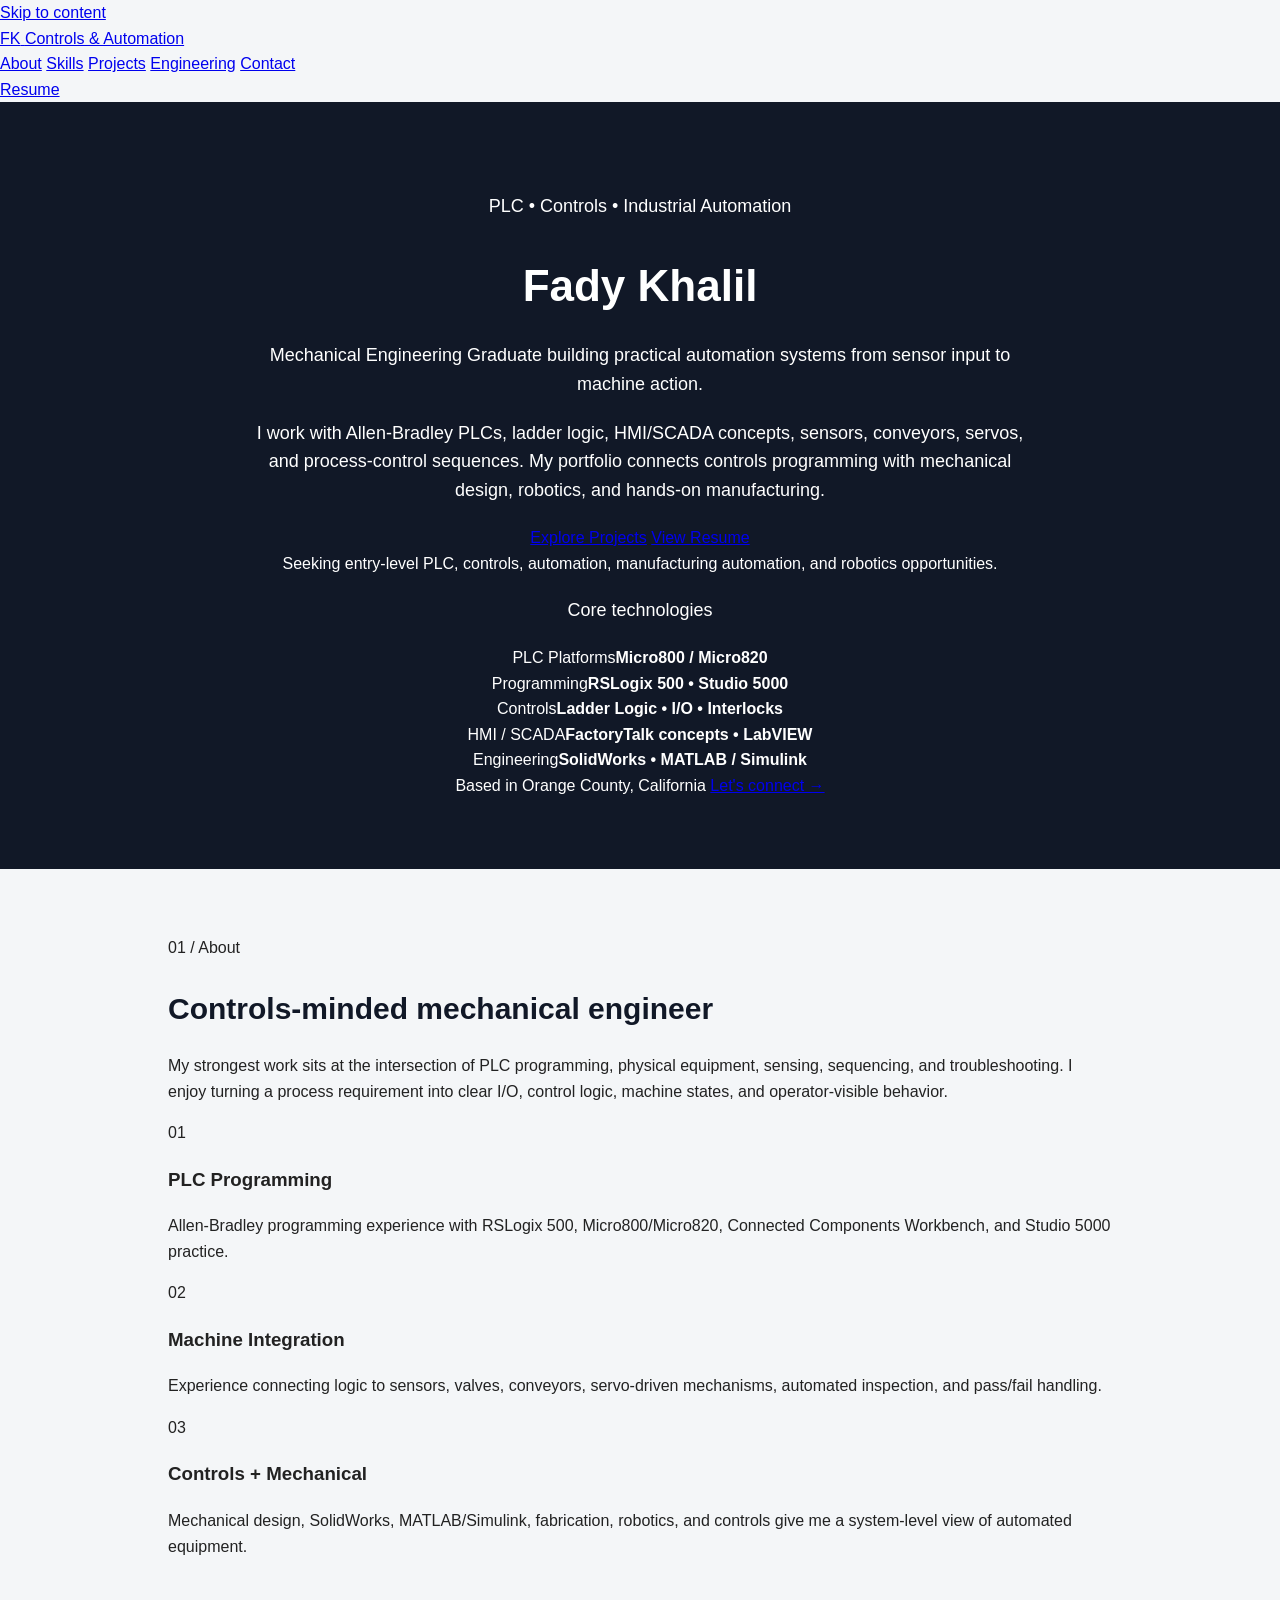
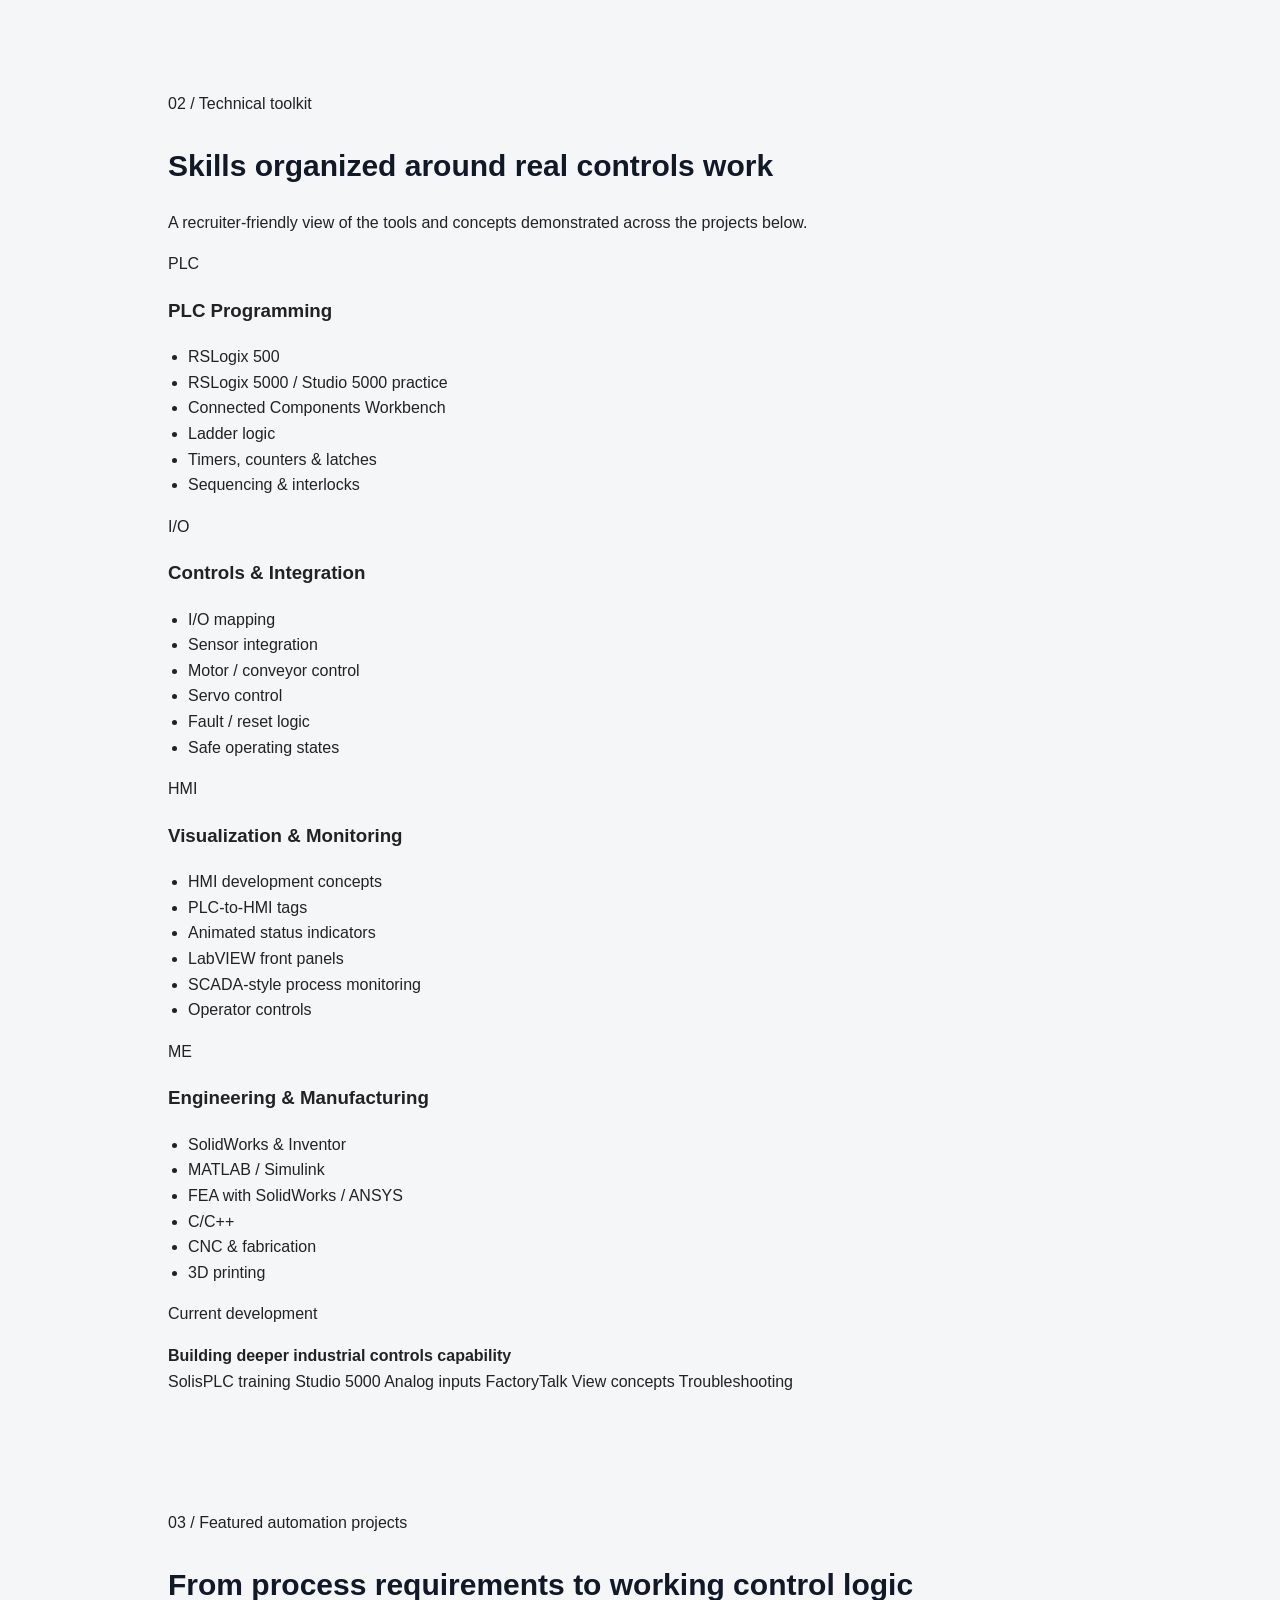
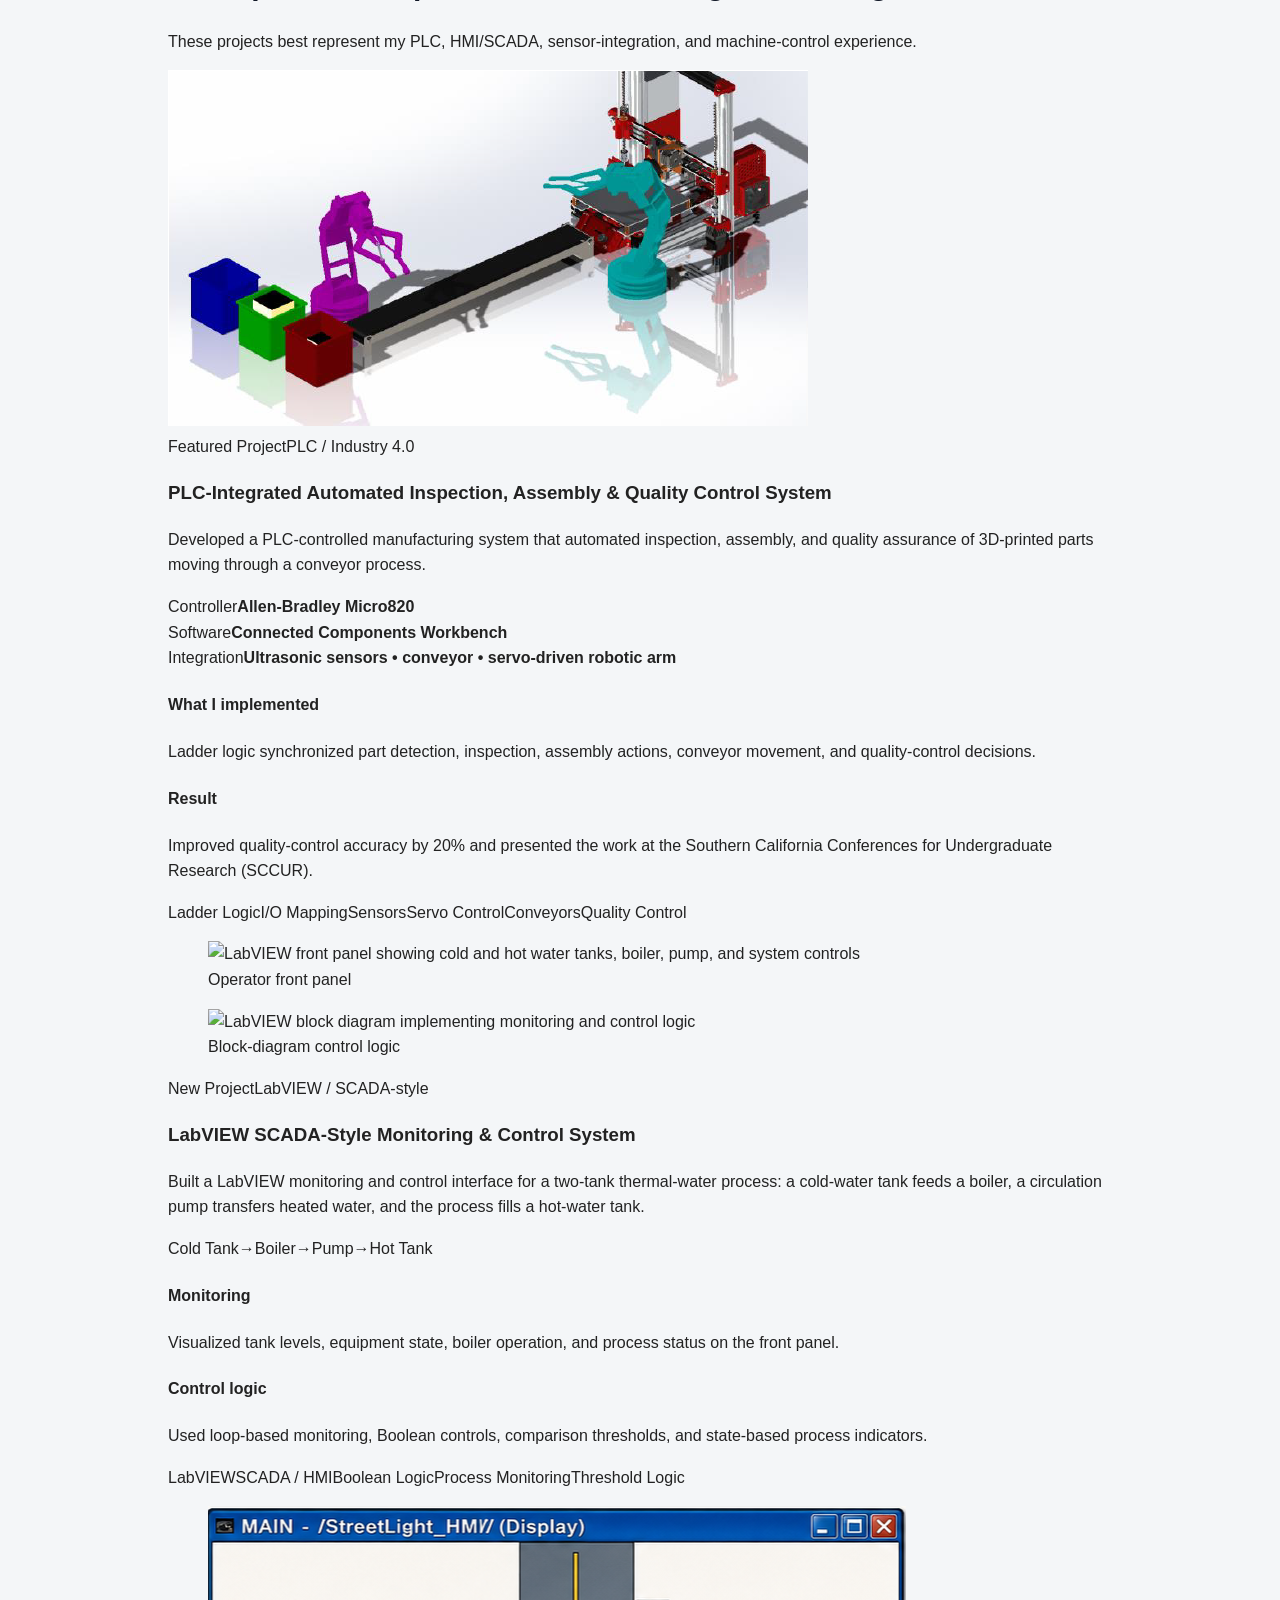
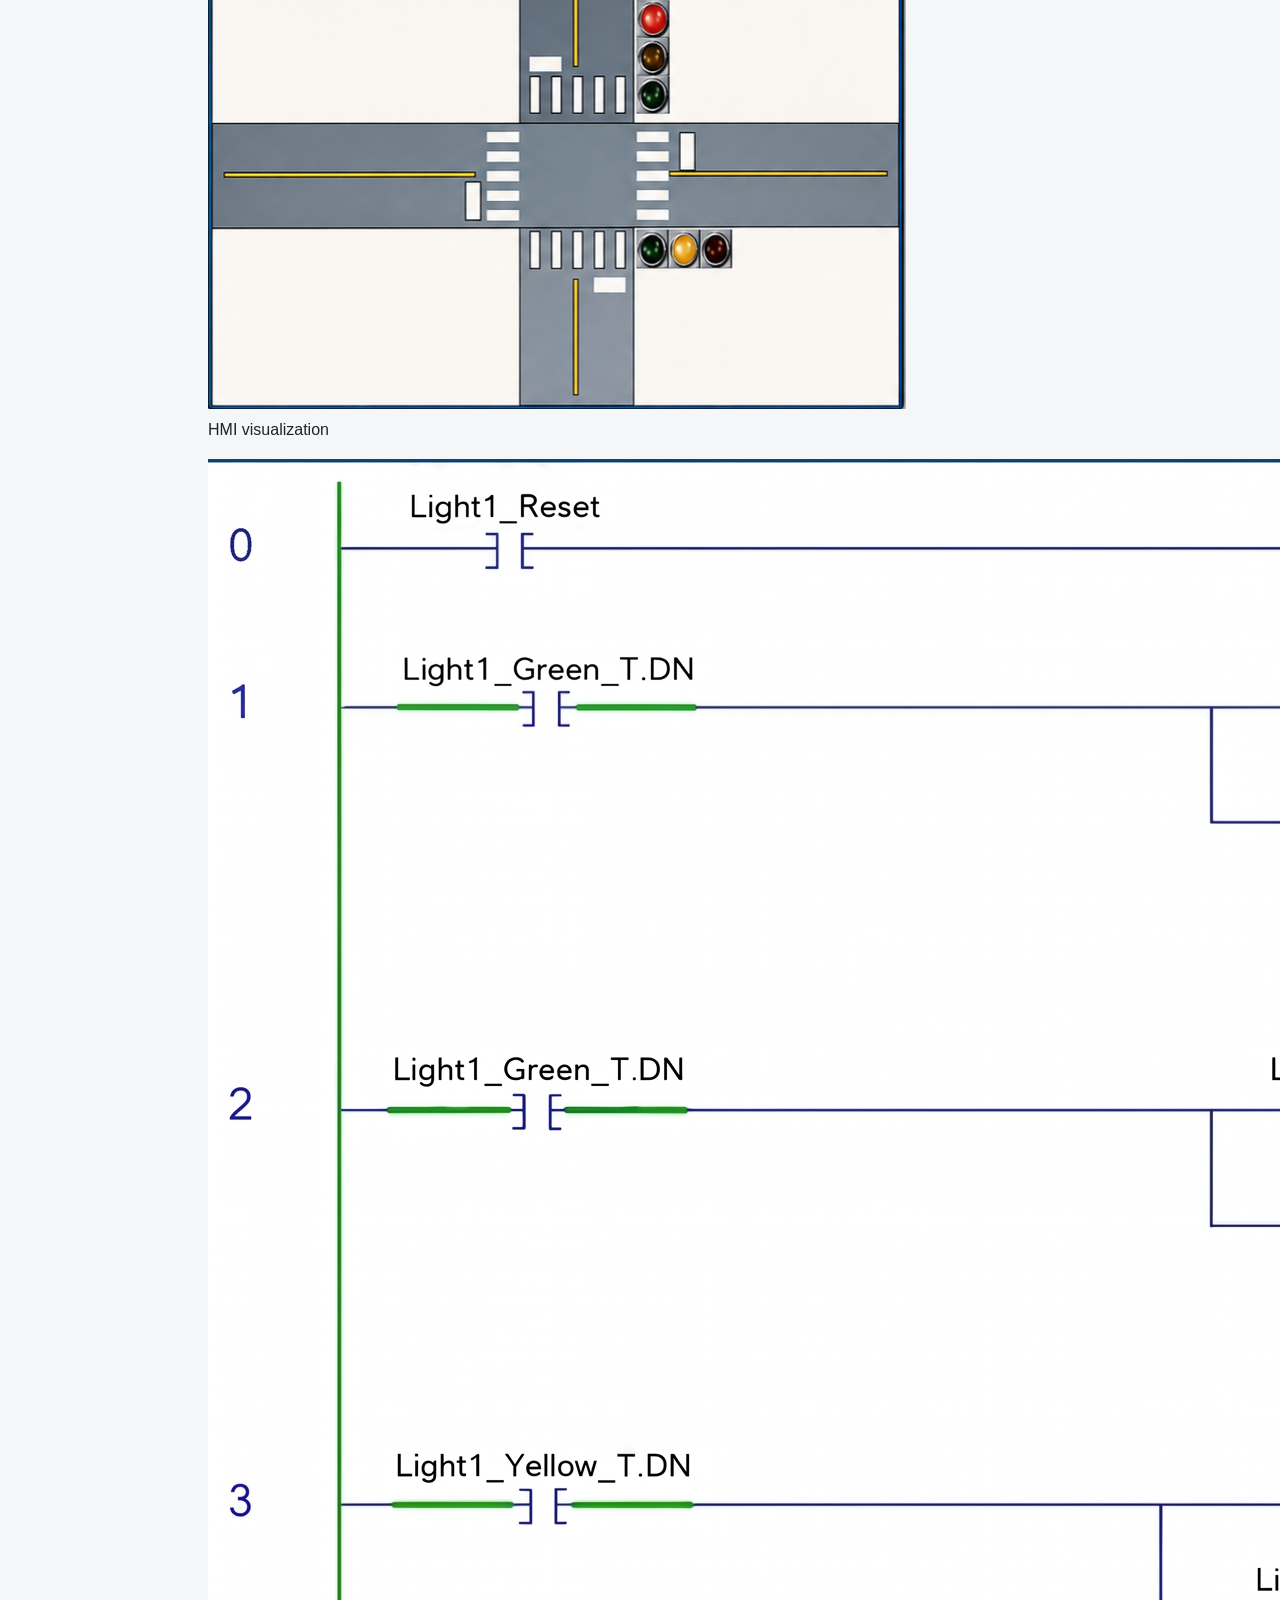
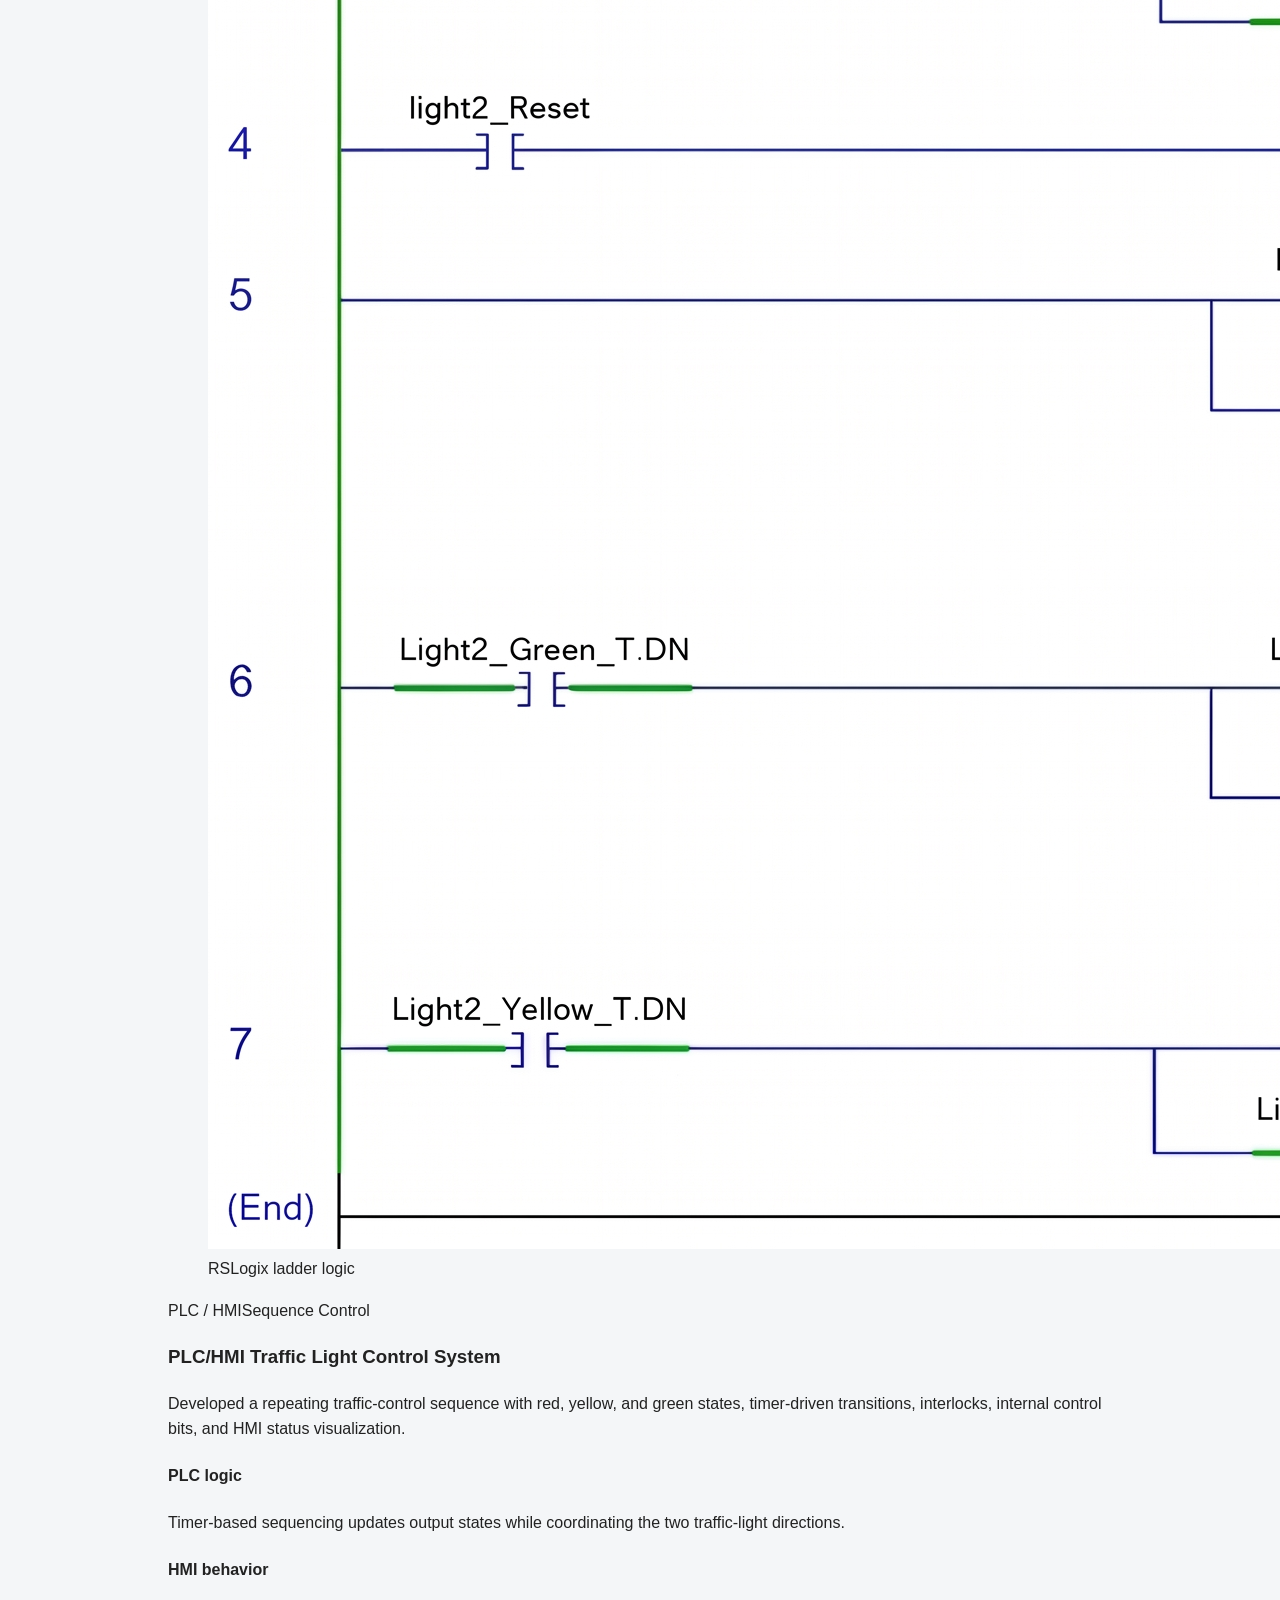
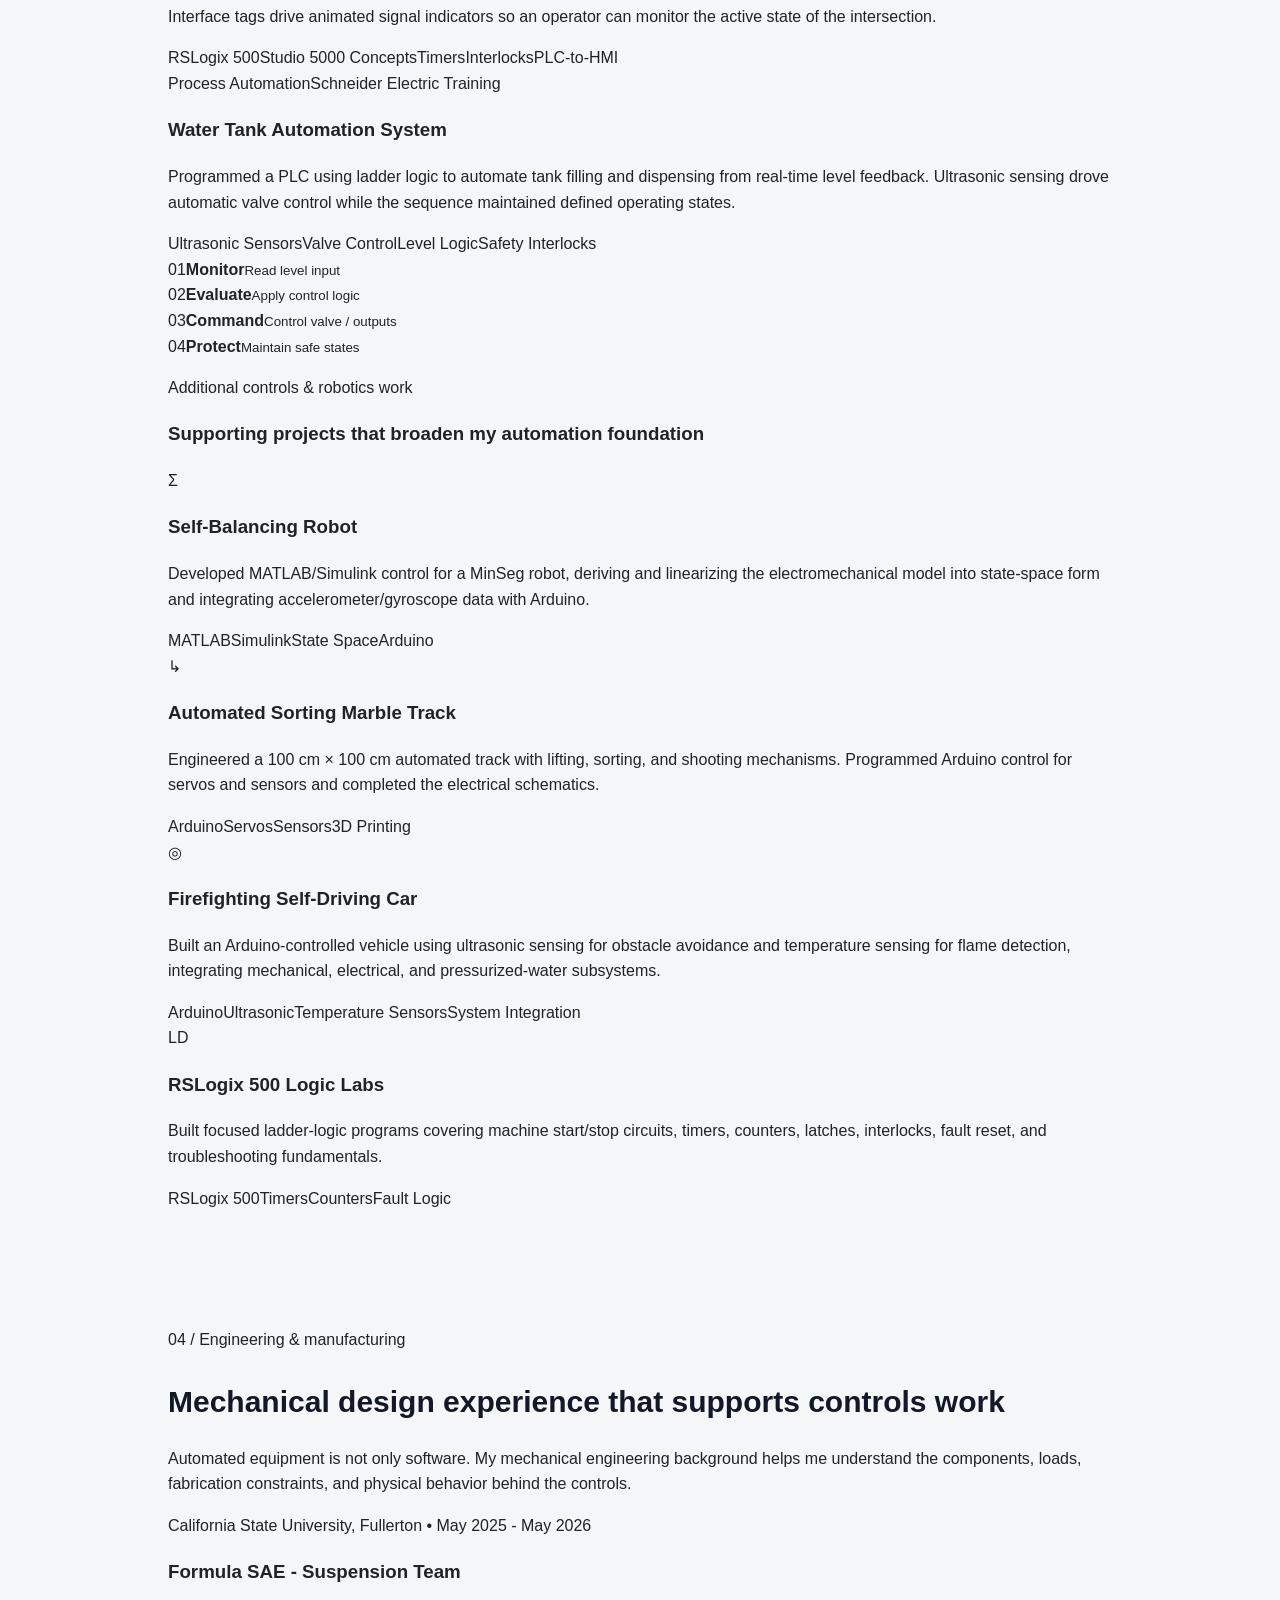
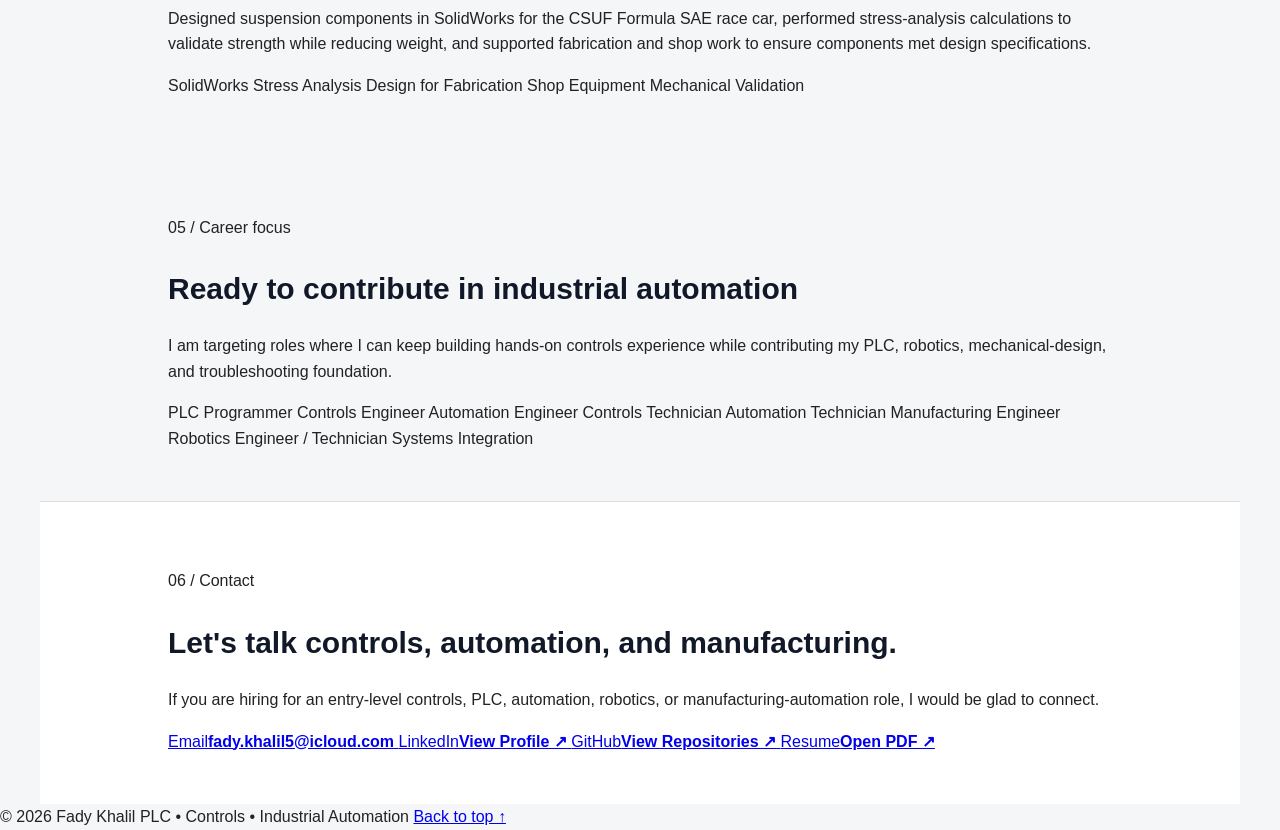
==== index.html @ 1f6b50d1 "Redesign portfolio structure and expand project case studies" ====
<!DOCTYPE html>
<html lang="en">
<head>
  <meta charset="UTF-8" />
  <meta name="viewport" content="width=device-width, initial-scale=1.0" />
  <meta name="description" content="Fady Khalil - Mechanical Engineering graduate focused on PLC programming, industrial automation, controls, HMI/SCADA, robotics, and manufacturing systems." />
  <meta name="theme-color" content="#071625" />
  <title>Fady Khalil | PLC, Controls & Automation Portfolio</title>
  <link rel="stylesheet" href="style.css" />
</head>
<body>
  <a class="skip-link" href="#main">Skip to content</a>

  <nav class="site-nav" aria-label="Primary navigation">
    <div class="nav-inner">
      <a class="brand" href="#top" aria-label="Fady Khalil home">
        <span class="brand-mark">FK</span>
        <span class="brand-text">Controls & Automation</span>
      </a>
      <div class="nav-links">
        <a href="#about">About</a>
        <a href="#skills">Skills</a>
        <a href="#projects">Projects</a>
        <a href="#engineering">Engineering</a>
        <a href="#contact">Contact</a>
      </div>
      <a class="nav-cta" href="resume/Fady_Khalil_Resume.pdf" target="_blank" rel="noopener">Resume</a>
    </div>
  </nav>

  <header class="hero" id="top">
    <div class="hero-grid">
      <div class="hero-copy">
        <p class="eyebrow">PLC • Controls • Industrial Automation</p>
        <h1>Fady Khalil</h1>
        <p class="hero-title">Mechanical Engineering Graduate building practical automation systems from sensor input to machine action.</p>
        <p class="hero-summary">
          I work with Allen-Bradley PLCs, ladder logic, HMI/SCADA concepts, sensors, conveyors, servos, and process-control sequences. My portfolio connects controls programming with mechanical design, robotics, and hands-on manufacturing.
        </p>
        <div class="hero-actions">
          <a class="button button-primary" href="#projects">Explore Projects</a>
          <a class="button button-secondary" href="resume/Fady_Khalil_Resume.pdf" target="_blank" rel="noopener">View Resume</a>
        </div>
        <div class="availability" aria-label="Career focus">
          <span class="status-dot" aria-hidden="true"></span>
          <span>Seeking entry-level PLC, controls, automation, manufacturing automation, and robotics opportunities.</span>
        </div>
      </div>

      <aside class="hero-panel" aria-label="Core technologies">
        <p class="panel-label">Core technologies</p>
        <div class="tech-stack">
          <div class="tech-row"><span>PLC Platforms</span><strong>Micro800 / Micro820</strong></div>
          <div class="tech-row"><span>Programming</span><strong>RSLogix 500 • Studio 5000</strong></div>
          <div class="tech-row"><span>Controls</span><strong>Ladder Logic • I/O • Interlocks</strong></div>
          <div class="tech-row"><span>HMI / SCADA</span><strong>FactoryTalk concepts • LabVIEW</strong></div>
          <div class="tech-row"><span>Engineering</span><strong>SolidWorks • MATLAB / Simulink</strong></div>
        </div>
        <div class="panel-footer">
          <span>Based in Orange County, California</span>
          <a href="#contact">Let's connect →</a>
        </div>
      </aside>
    </div>
  </header>

  <main id="main">
    <section class="section" id="about">
      <div class="section-heading split-heading">
        <div>
          <p class="eyebrow">01 / About</p>
          <h2>Controls-minded mechanical engineer</h2>
        </div>
        <p>
          My strongest work sits at the intersection of PLC programming, physical equipment, sensing, sequencing, and troubleshooting. I enjoy turning a process requirement into clear I/O, control logic, machine states, and operator-visible behavior.
        </p>
      </div>

      <div class="value-grid">
        <article class="value-card">
          <span class="card-number">01</span>
          <h3>PLC Programming</h3>
          <p>Allen-Bradley programming experience with RSLogix 500, Micro800/Micro820, Connected Components Workbench, and Studio 5000 practice.</p>
        </article>
        <article class="value-card">
          <span class="card-number">02</span>
          <h3>Machine Integration</h3>
          <p>Experience connecting logic to sensors, valves, conveyors, servo-driven mechanisms, automated inspection, and pass/fail handling.</p>
        </article>
        <article class="value-card">
          <span class="card-number">03</span>
          <h3>Controls + Mechanical</h3>
          <p>Mechanical design, SolidWorks, MATLAB/Simulink, fabrication, robotics, and controls give me a system-level view of automated equipment.</p>
        </article>
      </div>
    </section>

    <section class="section section-tinted" id="skills">
      <div class="section-heading">
        <p class="eyebrow">02 / Technical toolkit</p>
        <h2>Skills organized around real controls work</h2>
        <p class="section-intro">A recruiter-friendly view of the tools and concepts demonstrated across the projects below.</p>
      </div>

      <div class="skills-grid">
        <article class="skill-card">
          <div class="skill-icon">PLC</div>
          <h3>PLC Programming</h3>
          <ul class="clean-list">
            <li>RSLogix 500</li>
            <li>RSLogix 5000 / Studio 5000 practice</li>
            <li>Connected Components Workbench</li>
            <li>Ladder logic</li>
            <li>Timers, counters & latches</li>
            <li>Sequencing & interlocks</li>
          </ul>
        </article>

        <article class="skill-card">
          <div class="skill-icon">I/O</div>
          <h3>Controls & Integration</h3>
          <ul class="clean-list">
            <li>I/O mapping</li>
            <li>Sensor integration</li>
            <li>Motor / conveyor control</li>
            <li>Servo control</li>
            <li>Fault / reset logic</li>
            <li>Safe operating states</li>
          </ul>
        </article>

        <article class="skill-card">
          <div class="skill-icon">HMI</div>
          <h3>Visualization & Monitoring</h3>
          <ul class="clean-list">
            <li>HMI development concepts</li>
            <li>PLC-to-HMI tags</li>
            <li>Animated status indicators</li>
            <li>LabVIEW front panels</li>
            <li>SCADA-style process monitoring</li>
            <li>Operator controls</li>
          </ul>
        </article>

        <article class="skill-card">
          <div class="skill-icon">ME</div>
          <h3>Engineering & Manufacturing</h3>
          <ul class="clean-list">
            <li>SolidWorks & Inventor</li>
            <li>MATLAB / Simulink</li>
            <li>FEA with SolidWorks / ANSYS</li>
            <li>C/C++</li>
            <li>CNC & fabrication</li>
            <li>3D printing</li>
          </ul>
        </article>
      </div>

      <div class="learning-strip">
        <div>
          <p class="mini-label">Current development</p>
          <strong>Building deeper industrial controls capability</strong>
        </div>
        <div class="chip-group">
          <span class="chip">SolisPLC training</span>
          <span class="chip">Studio 5000</span>
          <span class="chip">Analog inputs</span>
          <span class="chip">FactoryTalk View concepts</span>
          <span class="chip">Troubleshooting</span>
        </div>
      </div>
    </section>

    <section class="section" id="projects">
      <div class="section-heading">
        <p class="eyebrow">03 / Featured automation projects</p>
        <h2>From process requirements to working control logic</h2>
        <p class="section-intro">These projects best represent my PLC, HMI/SCADA, sensor-integration, and machine-control experience.</p>
      </div>

      <article class="feature-project">
        <div class="feature-media">
          <img src="images/Automated%20Inspection.png" alt="Automated inspection, assembly, and quality-control system with conveyor and robotic mechanisms" loading="lazy" />
        </div>
        <div class="feature-content">
          <div class="project-kicker"><span>Featured Project</span><span>PLC / Industry 4.0</span></div>
          <h3>PLC-Integrated Automated Inspection, Assembly & Quality Control System</h3>
          <p class="project-lead">Developed a PLC-controlled manufacturing system that automated inspection, assembly, and quality assurance of 3D-printed parts moving through a conveyor process.</p>
          <div class="project-facts">
            <div><span>Controller</span><strong>Allen-Bradley Micro820</strong></div>
            <div><span>Software</span><strong>Connected Components Workbench</strong></div>
            <div><span>Integration</span><strong>Ultrasonic sensors • conveyor • servo-driven robotic arm</strong></div>
          </div>
          <div class="project-detail-grid">
            <div>
              <h4>What I implemented</h4>
              <p>Ladder logic synchronized part detection, inspection, assembly actions, conveyor movement, and quality-control decisions.</p>
            </div>
            <div>
              <h4>Result</h4>
              <p>Improved quality-control accuracy by 20% and presented the work at the Southern California Conferences for Undergraduate Research (SCCUR).</p>
            </div>
          </div>
          <div class="chip-group">
            <span class="chip">Ladder Logic</span><span class="chip">I/O Mapping</span><span class="chip">Sensors</span><span class="chip">Servo Control</span><span class="chip">Conveyors</span><span class="chip">Quality Control</span>
          </div>
        </div>
      </article>

      <article class="feature-project feature-project-reverse">
        <div class="feature-media labview-gallery">
          <figure>
            <img src="images/labview_front_panel.png" alt="LabVIEW front panel showing cold and hot water tanks, boiler, pump, and system controls" loading="lazy" />
            <figcaption>Operator front panel</figcaption>
          </figure>
          <figure>
            <img src="images/labview_block_diagram.png" alt="LabVIEW block diagram implementing monitoring and control logic" loading="lazy" />
            <figcaption>Block-diagram control logic</figcaption>
          </figure>
        </div>
        <div class="feature-content">
          <div class="project-kicker"><span>New Project</span><span>LabVIEW / SCADA-style</span></div>
          <h3>LabVIEW SCADA-Style Monitoring & Control System</h3>
          <p class="project-lead">Built a LabVIEW monitoring and control interface for a two-tank thermal-water process: a cold-water tank feeds a boiler, a circulation pump transfers heated water, and the process fills a hot-water tank.</p>
          <div class="process-flow" aria-label="LabVIEW process flow">
            <span>Cold Tank</span><b>→</b><span>Boiler</span><b>→</b><span>Pump</span><b>→</b><span>Hot Tank</span>
          </div>
          <div class="project-detail-grid">
            <div>
              <h4>Monitoring</h4>
              <p>Visualized tank levels, equipment state, boiler operation, and process status on the front panel.</p>
            </div>
            <div>
              <h4>Control logic</h4>
              <p>Used loop-based monitoring, Boolean controls, comparison thresholds, and state-based process indicators.</p>
            </div>
          </div>
          <div class="chip-group">
            <span class="chip">LabVIEW</span><span class="chip">SCADA / HMI</span><span class="chip">Boolean Logic</span><span class="chip">Process Monitoring</span><span class="chip">Threshold Logic</span>
          </div>
        </div>
      </article>

      <article class="feature-project">
        <div class="feature-media dual-gallery">
          <figure>
            <img src="images/hmi_traffic_light.png" alt="Traffic light HMI showing intersection layout and signal status" loading="lazy" />
            <figcaption>HMI visualization</figcaption>
          </figure>
          <figure>
            <img src="images/logic_traffic_light.png" alt="RSLogix ladder logic used for traffic light sequencing" loading="lazy" />
            <figcaption>RSLogix ladder logic</figcaption>
          </figure>
        </div>
        <div class="feature-content">
          <div class="project-kicker"><span>PLC / HMI</span><span>Sequence Control</span></div>
          <h3>PLC/HMI Traffic Light Control System</h3>
          <p class="project-lead">Developed a repeating traffic-control sequence with red, yellow, and green states, timer-driven transitions, interlocks, internal control bits, and HMI status visualization.</p>
          <div class="project-detail-grid">
            <div>
              <h4>PLC logic</h4>
              <p>Timer-based sequencing updates output states while coordinating the two traffic-light directions.</p>
            </div>
            <div>
              <h4>HMI behavior</h4>
              <p>Interface tags drive animated signal indicators so an operator can monitor the active state of the intersection.</p>
            </div>
          </div>
          <div class="chip-group">
            <span class="chip">RSLogix 500</span><span class="chip">Studio 5000 Concepts</span><span class="chip">Timers</span><span class="chip">Interlocks</span><span class="chip">PLC-to-HMI</span>
          </div>
        </div>
      </article>

      <article class="project-wide">
        <div class="project-wide-copy">
          <div class="project-kicker"><span>Process Automation</span><span>Schneider Electric Training</span></div>
          <h3>Water Tank Automation System</h3>
          <p>Programmed a PLC using ladder logic to automate tank filling and dispensing from real-time level feedback. Ultrasonic sensing drove automatic valve control while the sequence maintained defined operating states.</p>
          <div class="chip-group">
            <span class="chip">Ultrasonic Sensors</span><span class="chip">Valve Control</span><span class="chip">Level Logic</span><span class="chip">Safety Interlocks</span>
          </div>
        </div>
        <div class="control-sequence">
          <div><span>01</span><strong>Monitor</strong><small>Read level input</small></div>
          <div><span>02</span><strong>Evaluate</strong><small>Apply control logic</small></div>
          <div><span>03</span><strong>Command</strong><small>Control valve / outputs</small></div>
          <div><span>04</span><strong>Protect</strong><small>Maintain safe states</small></div>
        </div>
      </article>

      <div class="subsection-heading">
        <p class="eyebrow">Additional controls & robotics work</p>
        <h3>Supporting projects that broaden my automation foundation</h3>
      </div>

      <div class="project-card-grid">
        <article class="compact-project">
          <div class="compact-icon">Σ</div>
          <h3>Self-Balancing Robot</h3>
          <p>Developed MATLAB/Simulink control for a MinSeg robot, deriving and linearizing the electromechanical model into state-space form and integrating accelerometer/gyroscope data with Arduino.</p>
          <div class="chip-group"><span class="chip">MATLAB</span><span class="chip">Simulink</span><span class="chip">State Space</span><span class="chip">Arduino</span></div>
        </article>

        <article class="compact-project">
          <div class="compact-icon">↳</div>
          <h3>Automated Sorting Marble Track</h3>
          <p>Engineered a 100 cm × 100 cm automated track with lifting, sorting, and shooting mechanisms. Programmed Arduino control for servos and sensors and completed the electrical schematics.</p>
          <div class="chip-group"><span class="chip">Arduino</span><span class="chip">Servos</span><span class="chip">Sensors</span><span class="chip">3D Printing</span></div>
        </article>

        <article class="compact-project">
          <div class="compact-icon">◎</div>
          <h3>Firefighting Self-Driving Car</h3>
          <p>Built an Arduino-controlled vehicle using ultrasonic sensing for obstacle avoidance and temperature sensing for flame detection, integrating mechanical, electrical, and pressurized-water subsystems.</p>
          <div class="chip-group"><span class="chip">Arduino</span><span class="chip">Ultrasonic</span><span class="chip">Temperature Sensors</span><span class="chip">System Integration</span></div>
        </article>

        <article class="compact-project">
          <div class="compact-icon">LD</div>
          <h3>RSLogix 500 Logic Labs</h3>
          <p>Built focused ladder-logic programs covering machine start/stop circuits, timers, counters, latches, interlocks, fault reset, and troubleshooting fundamentals.</p>
          <div class="chip-group"><span class="chip">RSLogix 500</span><span class="chip">Timers</span><span class="chip">Counters</span><span class="chip">Fault Logic</span></div>
        </article>
      </div>
    </section>

    <section class="section section-dark" id="engineering">
      <div class="section-heading split-heading dark-heading">
        <div>
          <p class="eyebrow">04 / Engineering & manufacturing</p>
          <h2>Mechanical design experience that supports controls work</h2>
        </div>
        <p>Automated equipment is not only software. My mechanical engineering background helps me understand the components, loads, fabrication constraints, and physical behavior behind the controls.</p>
      </div>

      <article class="engineering-feature">
        <div>
          <p class="mini-label">California State University, Fullerton • May 2025 - May 2026</p>
          <h3>Formula SAE - Suspension Team</h3>
          <p>Designed suspension components in SolidWorks for the CSUF Formula SAE race car, performed stress-analysis calculations to validate strength while reducing weight, and supported fabrication and shop work to ensure components met design specifications.</p>
        </div>
        <div class="engineering-tags">
          <span>SolidWorks</span>
          <span>Stress Analysis</span>
          <span>Design for Fabrication</span>
          <span>Shop Equipment</span>
          <span>Mechanical Validation</span>
        </div>
      </article>
    </section>

    <section class="section career-section">
      <div class="career-copy">
        <p class="eyebrow">05 / Career focus</p>
        <h2>Ready to contribute in industrial automation</h2>
        <p>I am targeting roles where I can keep building hands-on controls experience while contributing my PLC, robotics, mechanical-design, and troubleshooting foundation.</p>
      </div>
      <div class="role-cloud" aria-label="Target roles">
        <span>PLC Programmer</span>
        <span>Controls Engineer</span>
        <span>Automation Engineer</span>
        <span>Controls Technician</span>
        <span>Automation Technician</span>
        <span>Manufacturing Engineer</span>
        <span>Robotics Engineer / Technician</span>
        <span>Systems Integration</span>
      </div>
    </section>

    <section class="contact-section" id="contact">
      <div class="contact-card">
        <div>
          <p class="eyebrow">06 / Contact</p>
          <h2>Let's talk controls, automation, and manufacturing.</h2>
          <p>If you are hiring for an entry-level controls, PLC, automation, robotics, or manufacturing-automation role, I would be glad to connect.</p>
        </div>
        <div class="contact-actions">
          <a class="contact-link" href="mailto:fady.khalil5@icloud.com">
            <span>Email</span><strong>fady.khalil5@icloud.com</strong>
          </a>
          <a class="contact-link" href="https://www.linkedin.com/in/fady-khalil-84aa421b5" target="_blank" rel="noopener">
            <span>LinkedIn</span><strong>View Profile ↗</strong>
          </a>
          <a class="contact-link" href="https://github.com/FadyKhalil-Control" target="_blank" rel="noopener">
            <span>GitHub</span><strong>View Repositories ↗</strong>
          </a>
          <a class="contact-link" href="resume/Fady_Khalil_Resume.pdf" target="_blank" rel="noopener">
            <span>Resume</span><strong>Open PDF ↗</strong>
          </a>
        </div>
      </div>
    </section>
  </main>

  <footer>
    <span>© 2026 Fady Khalil</span>
    <span>PLC • Controls • Industrial Automation</span>
    <a href="#top">Back to top ↑</a>
  </footer>
</body>
</html>
---- style.css ----
* { box-sizing: border-box; } body { margin: 0; font-family: Arial, Helvetica, sans-serif; line-height: 1.6; color: #222; background: #f4f6f8; } header { background: #111827; color: white; padding: 70px 10%; text-align: center; } header h1 { font-size: 44px; margin-bottom: 10px; } header h2 { font-size: 22px; font-weight: normal; color: #d1d5db; } header p { max-width: 800px; margin: 20px auto; font-size: 18px; } .buttons a { display: inline-block; margin: 10px; padding: 12px 20px; background: #2563eb; color: white; text-decoration: none; border-radius: 6px; } section { padding: 50px 10%; max-width: 1200px; margin: auto; } h2 { font-size: 30px; margin-bottom: 20px; color: #111827; } .grid { display: grid; grid-template-columns: repeat(auto-fit, minmax(230px, 1fr)); gap: 20px; } .grid div, .project-card { background: white; padding: 25px; border-radius: 10px; border: 1px solid #ddd; margin-bottom: 20px; } .project-card h3 { margin-top: 0; color: #1f2937; } ul { padding-left: 20px; } #contact { background: white; border-top: 1px solid #ddd; } /* Single featured project image */ .project-media { margin: 20px 0; text-align: center; } .project-media img { width: 100%; max-width: 900px; max-height: 520px; object-fit: contain; display: block; margin: 0 auto; border-radius: 10px; border: 1px solid #ccc; background: #f9fafb; } .project-media figcaption { margin-top: 8px; font-size: 14px; color: #6b7280; } /* Gallery images */ .project-gallery { display: grid; gap: 20px; margin: 25px 0; } .project-gallery.two-up { grid-template-columns: repeat(2, minmax(0, 1fr)); align-items: start; } .project-gallery figure { margin: 0; background: #f9fafb; border: 1px solid #ddd; border-radius: 10px; padding: 12px; } .project-gallery img { width: 100%; height: 420px; object-fit: contain; display: block; border-radius: 8px; border: 1px solid #ccc; background: white; } .project-gallery figcaption { margin-top: 8px; font-size: 14px; color: #6b7280; } /* Mobile responsiveness */ @media (max-width: 900px) { .project-gallery.two-up { grid-template-columns: 1fr; } .project-gallery img { height: auto; max-height: 500px; } header h1 { font-size: 34px; } header h2 { font-size: 18px; } }
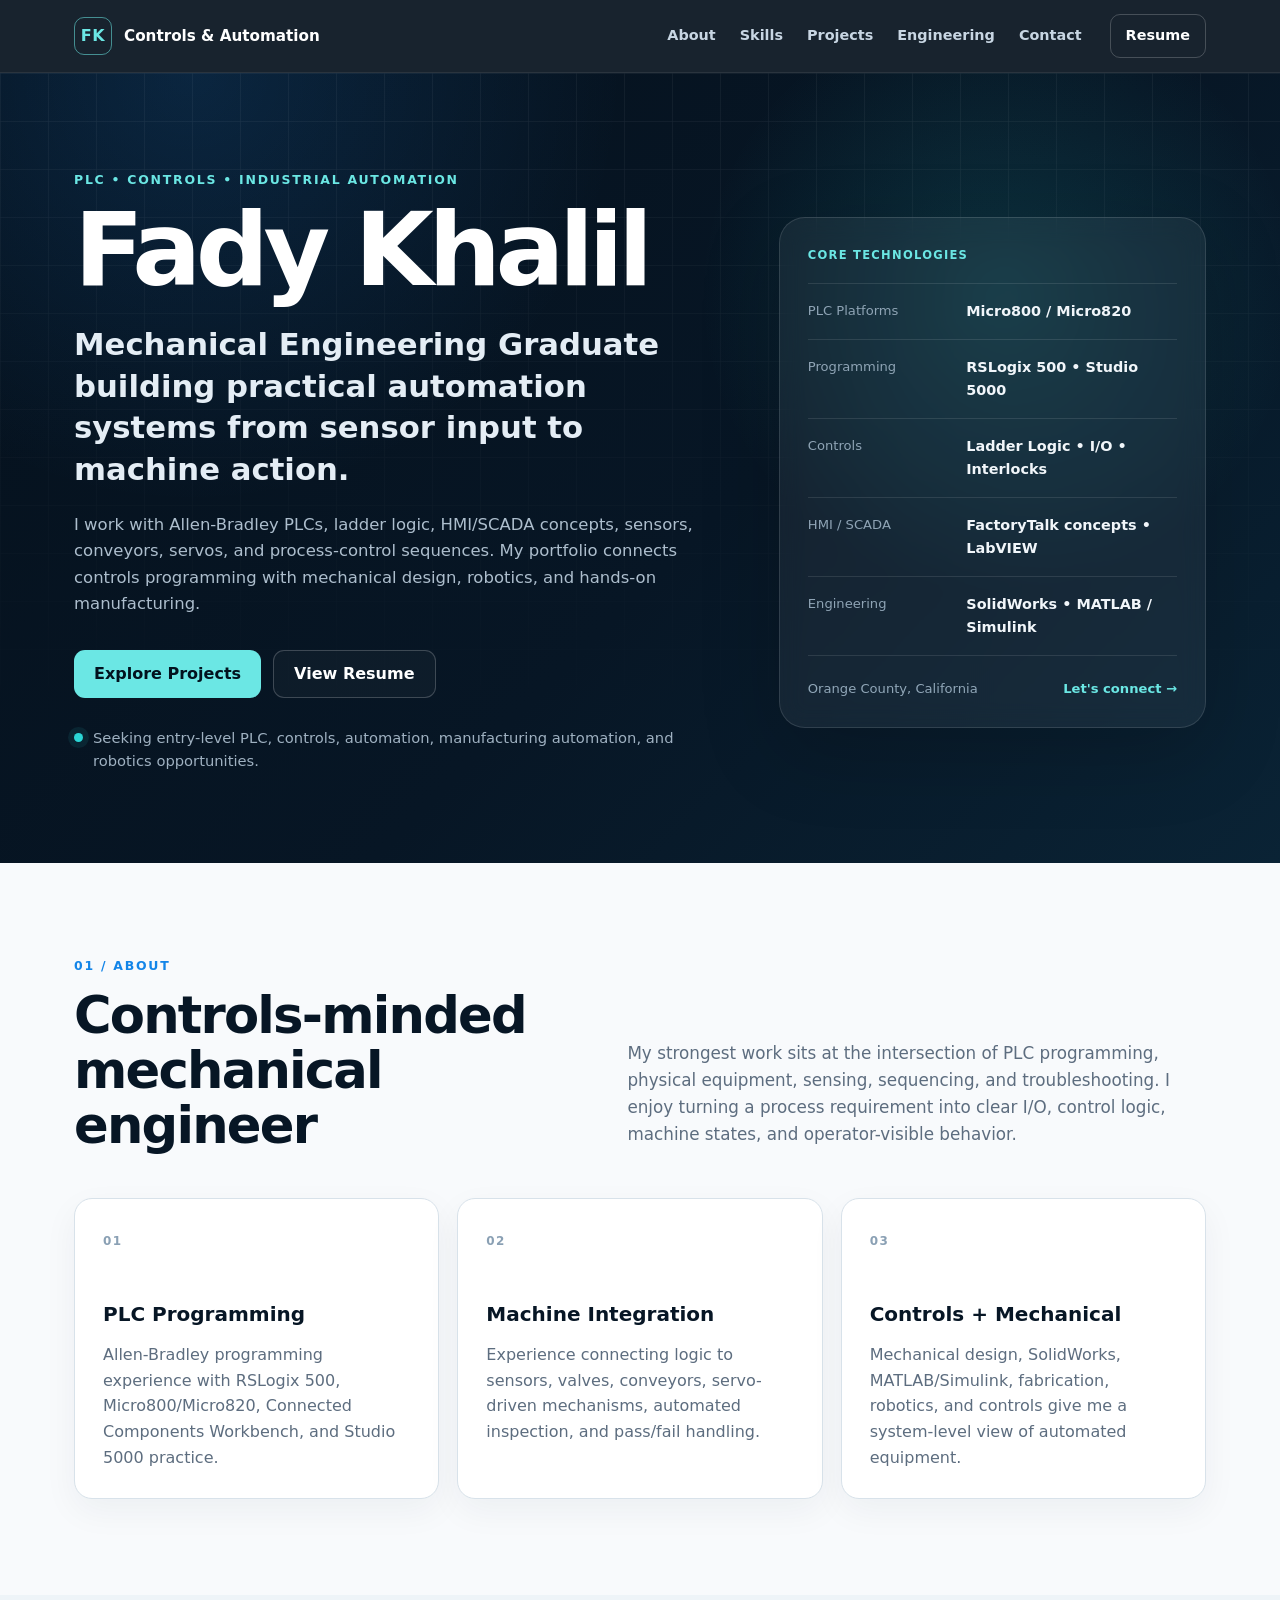
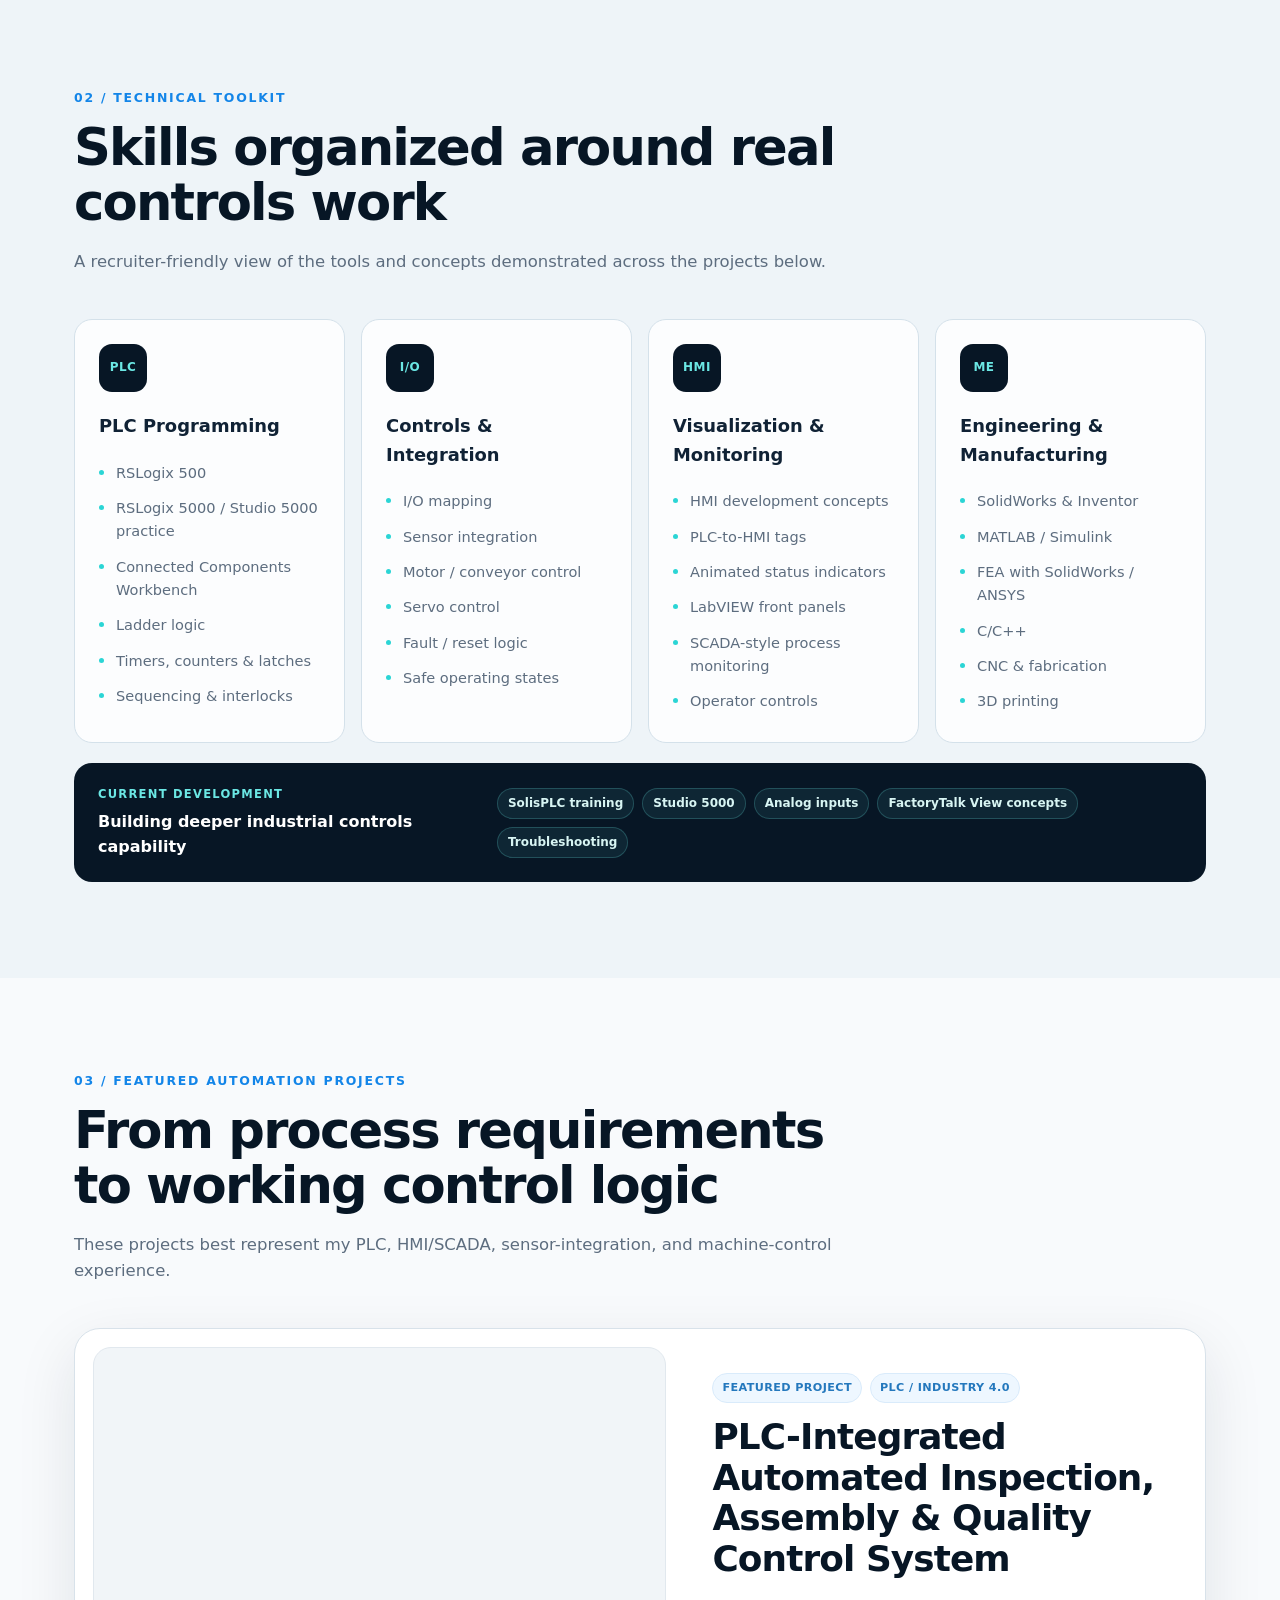
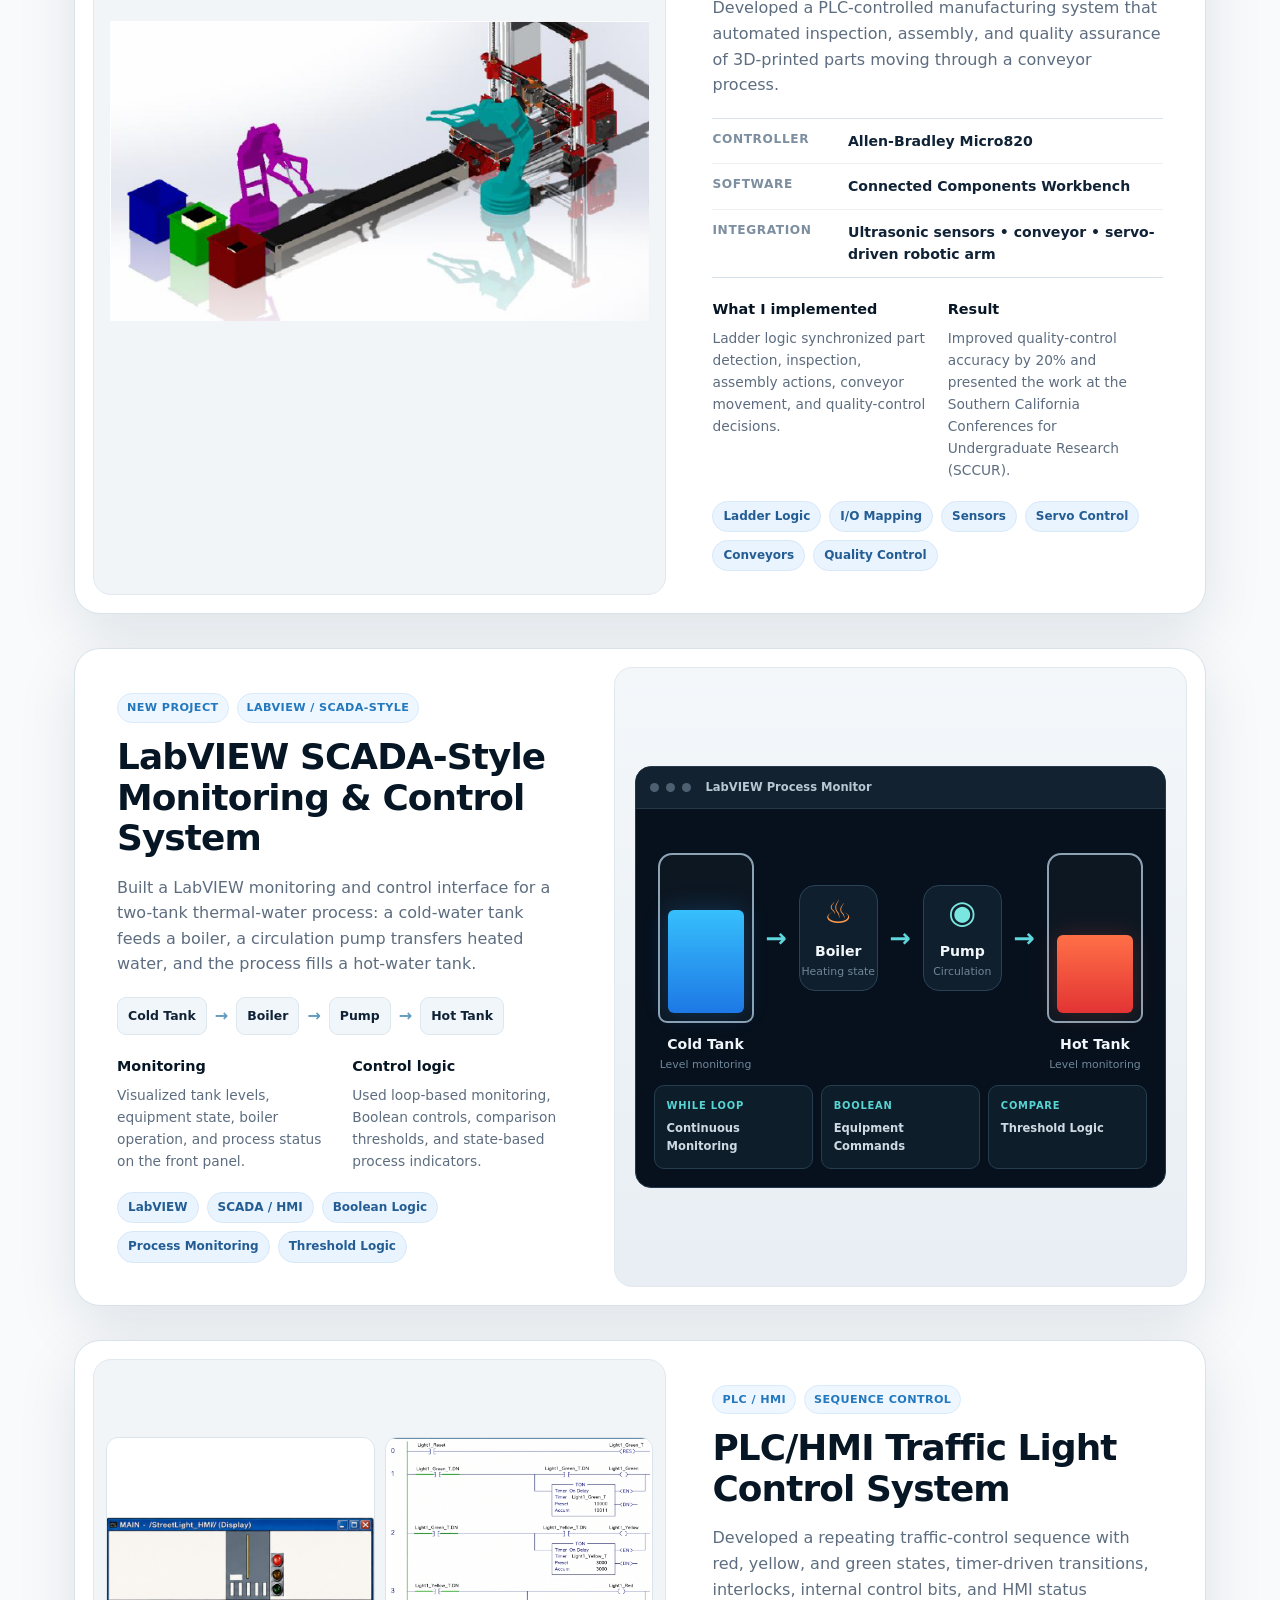
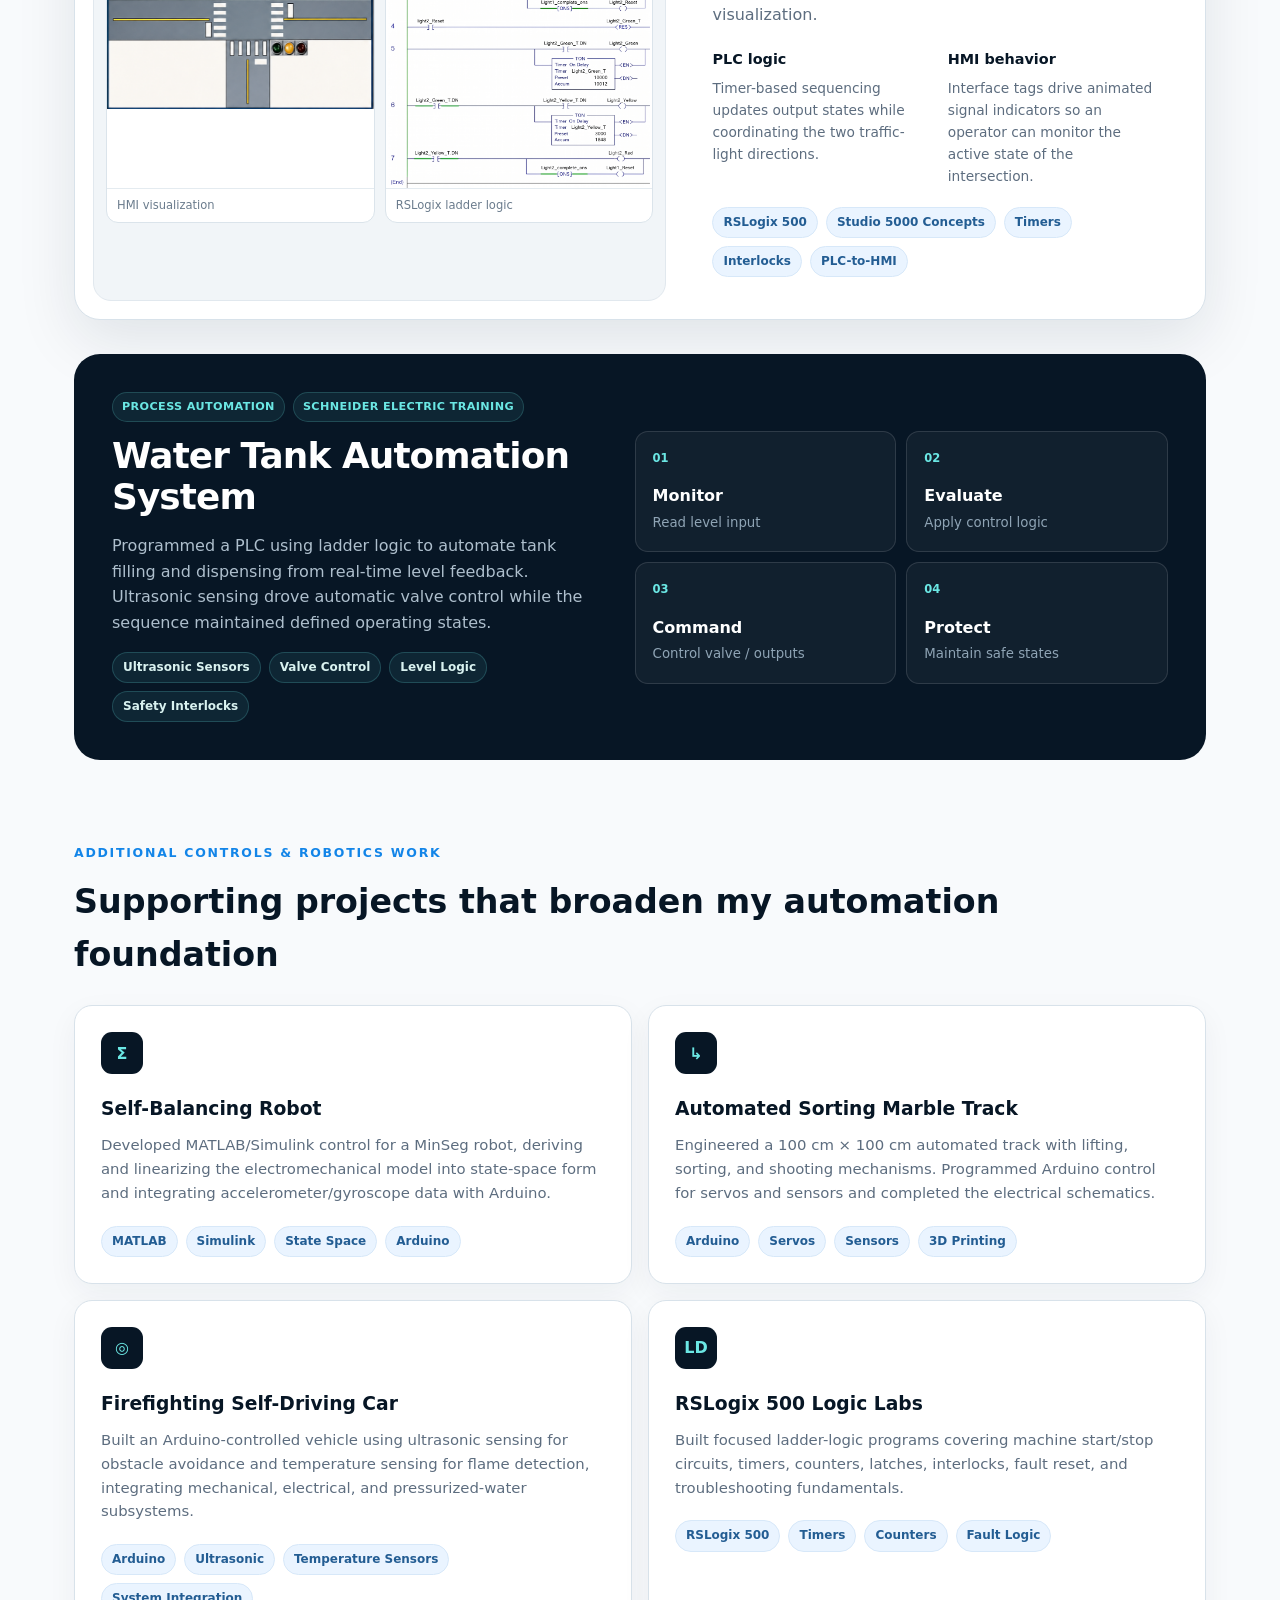
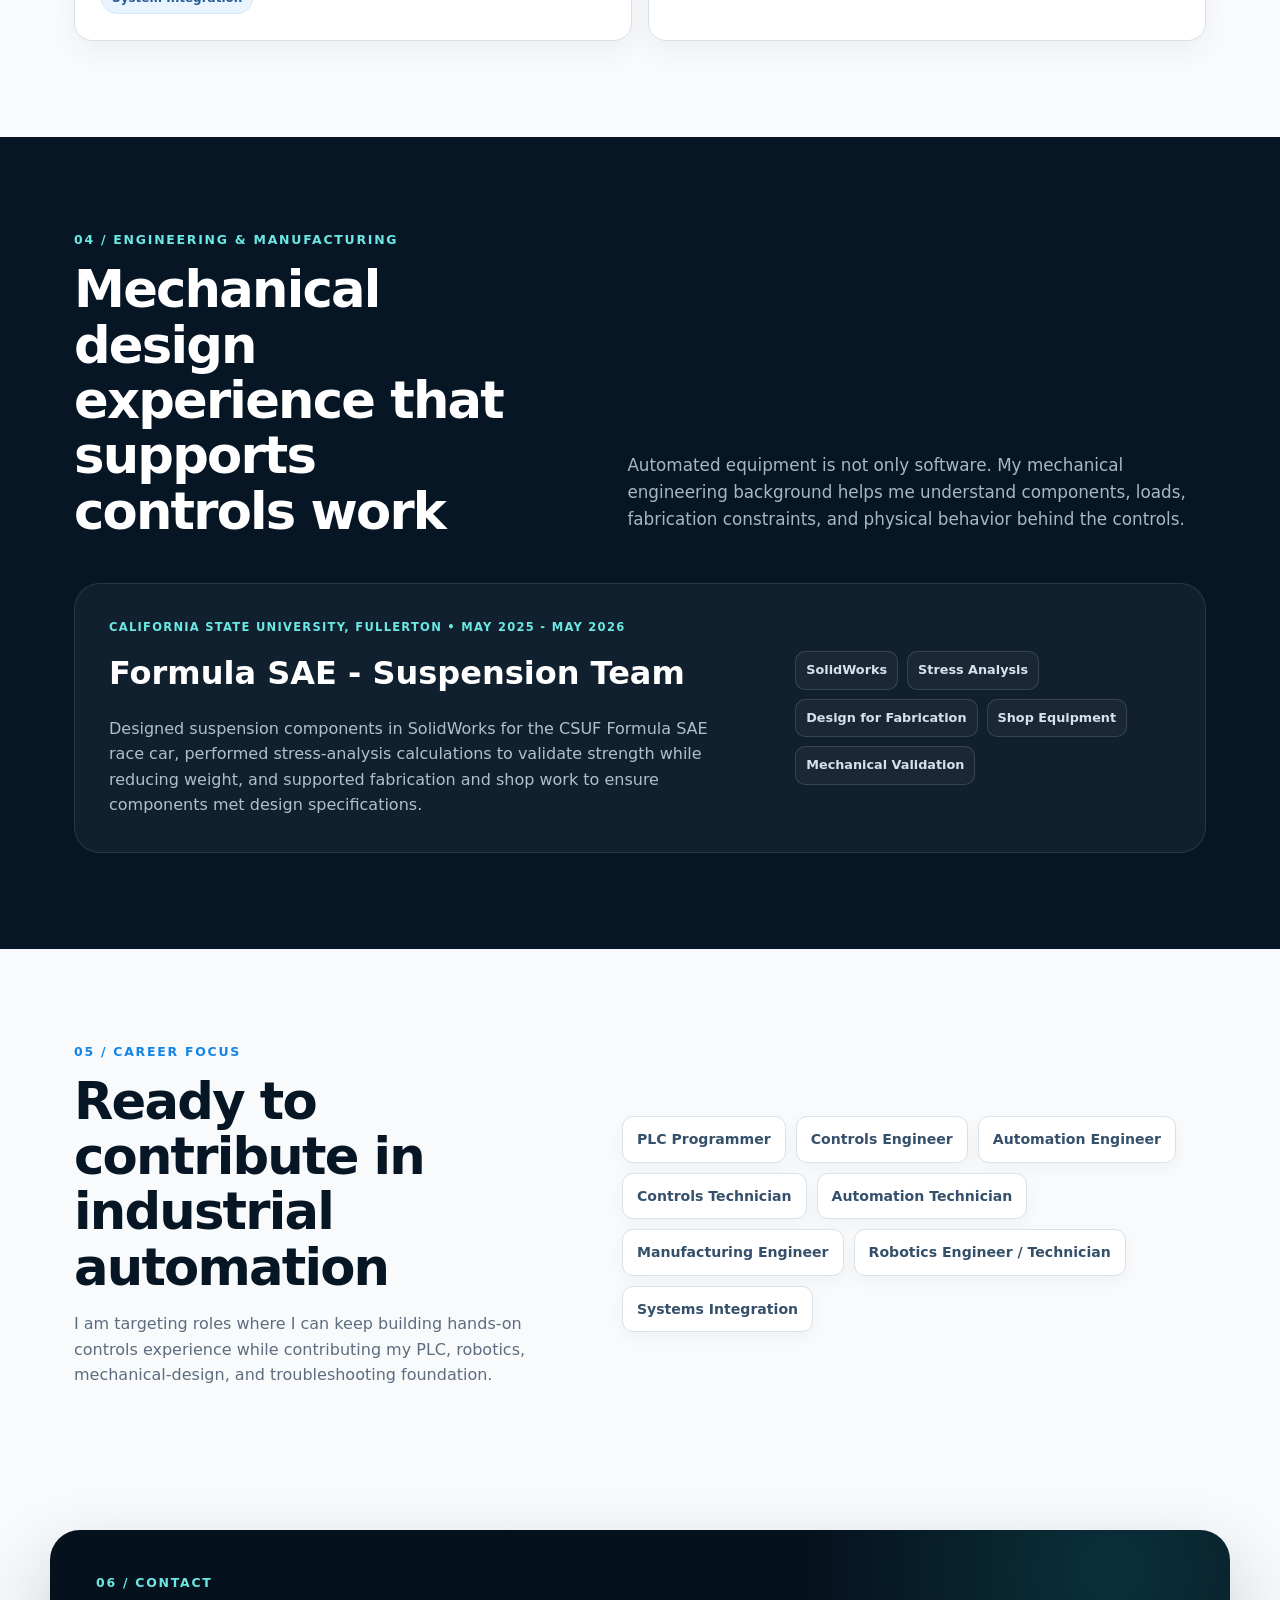
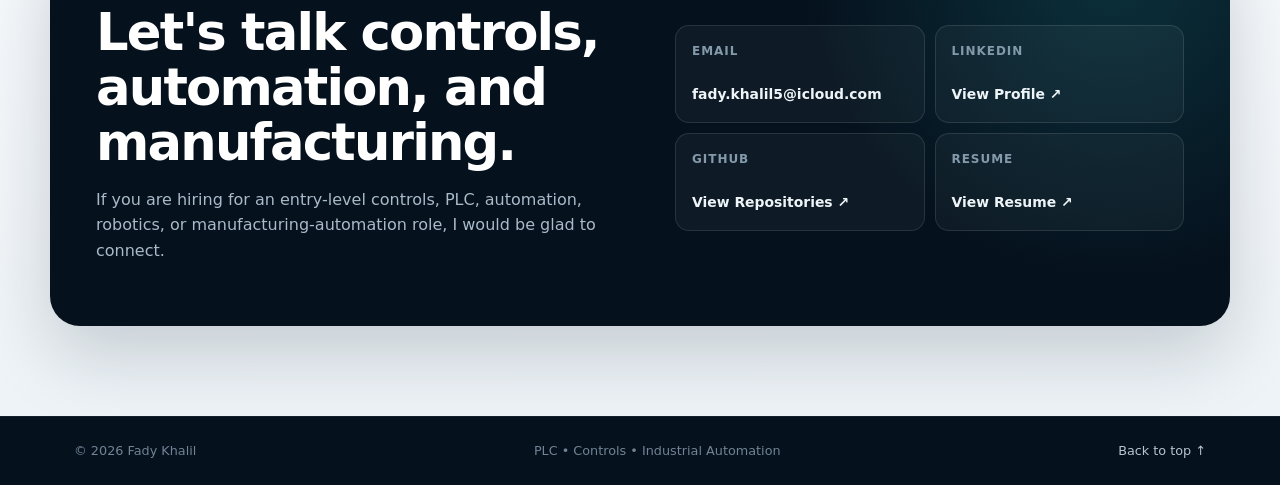
==== commit cedb3e6b: "Finalize portfolio redesign with LabVIEW and additional engineering projects" ====
--- a/index.html
+++ b/index.html
@@ -1,402 +1 @@
-<!DOCTYPE html>
-<html lang="en">
-<head>
-  <meta charset="UTF-8" />
-  <meta name="viewport" content="width=device-width, initial-scale=1.0" />
-  <meta name="description" content="Fady Khalil - Mechanical Engineering graduate focused on PLC programming, industrial automation, controls, HMI/SCADA, robotics, and manufacturing systems." />
-  <meta name="theme-color" content="#071625" />
-  <title>Fady Khalil | PLC, Controls & Automation Portfolio</title>
-  <link rel="stylesheet" href="style.css" />
-</head>
-<body>
-  <a class="skip-link" href="#main">Skip to content</a>
-
-  <nav class="site-nav" aria-label="Primary navigation">
-    <div class="nav-inner">
-      <a class="brand" href="#top" aria-label="Fady Khalil home">
-        <span class="brand-mark">FK</span>
-        <span class="brand-text">Controls & Automation</span>
-      </a>
-      <div class="nav-links">
-        <a href="#about">About</a>
-        <a href="#skills">Skills</a>
-        <a href="#projects">Projects</a>
-        <a href="#engineering">Engineering</a>
-        <a href="#contact">Contact</a>
-      </div>
-      <a class="nav-cta" href="resume/Fady_Khalil_Resume.pdf" target="_blank" rel="noopener">Resume</a>
-    </div>
-  </nav>
-
-  <header class="hero" id="top">
-    <div class="hero-grid">
-      <div class="hero-copy">
-        <p class="eyebrow">PLC • Controls • Industrial Automation</p>
-        <h1>Fady Khalil</h1>
-        <p class="hero-title">Mechanical Engineering Graduate building practical automation systems from sensor input to machine action.</p>
-        <p class="hero-summary">
-          I work with Allen-Bradley PLCs, ladder logic, HMI/SCADA concepts, sensors, conveyors, servos, and process-control sequences. My portfolio connects controls programming with mechanical design, robotics, and hands-on manufacturing.
-        </p>
-        <div class="hero-actions">
-          <a class="button button-primary" href="#projects">Explore Projects</a>
-          <a class="button button-secondary" href="resume/Fady_Khalil_Resume.pdf" target="_blank" rel="noopener">View Resume</a>
-        </div>
-        <div class="availability" aria-label="Career focus">
-          <span class="status-dot" aria-hidden="true"></span>
-          <span>Seeking entry-level PLC, controls, automation, manufacturing automation, and robotics opportunities.</span>
-        </div>
-      </div>
-
-      <aside class="hero-panel" aria-label="Core technologies">
-        <p class="panel-label">Core technologies</p>
-        <div class="tech-stack">
-          <div class="tech-row"><span>PLC Platforms</span><strong>Micro800 / Micro820</strong></div>
-          <div class="tech-row"><span>Programming</span><strong>RSLogix 500 • Studio 5000</strong></div>
-          <div class="tech-row"><span>Controls</span><strong>Ladder Logic • I/O • Interlocks</strong></div>
-          <div class="tech-row"><span>HMI / SCADA</span><strong>FactoryTalk concepts • LabVIEW</strong></div>
-          <div class="tech-row"><span>Engineering</span><strong>SolidWorks • MATLAB / Simulink</strong></div>
-        </div>
-        <div class="panel-footer">
-          <span>Based in Orange County, California</span>
-          <a href="#contact">Let's connect →</a>
-        </div>
-      </aside>
-    </div>
-  </header>
-
-  <main id="main">
-    <section class="section" id="about">
-      <div class="section-heading split-heading">
-        <div>
-          <p class="eyebrow">01 / About</p>
-          <h2>Controls-minded mechanical engineer</h2>
-        </div>
-        <p>
-          My strongest work sits at the intersection of PLC programming, physical equipment, sensing, sequencing, and troubleshooting. I enjoy turning a process requirement into clear I/O, control logic, machine states, and operator-visible behavior.
-        </p>
-      </div>
-
-      <div class="value-grid">
-        <article class="value-card">
-          <span class="card-number">01</span>
-          <h3>PLC Programming</h3>
-          <p>Allen-Bradley programming experience with RSLogix 500, Micro800/Micro820, Connected Components Workbench, and Studio 5000 practice.</p>
-        </article>
-        <article class="value-card">
-          <span class="card-number">02</span>
-          <h3>Machine Integration</h3>
-          <p>Experience connecting logic to sensors, valves, conveyors, servo-driven mechanisms, automated inspection, and pass/fail handling.</p>
-        </article>
-        <article class="value-card">
-          <span class="card-number">03</span>
-          <h3>Controls + Mechanical</h3>
-          <p>Mechanical design, SolidWorks, MATLAB/Simulink, fabrication, robotics, and controls give me a system-level view of automated equipment.</p>
-        </article>
-      </div>
-    </section>
-
-    <section class="section section-tinted" id="skills">
-      <div class="section-heading">
-        <p class="eyebrow">02 / Technical toolkit</p>
-        <h2>Skills organized around real controls work</h2>
-        <p class="section-intro">A recruiter-friendly view of the tools and concepts demonstrated across the projects below.</p>
-      </div>
-
-      <div class="skills-grid">
-        <article class="skill-card">
-          <div class="skill-icon">PLC</div>
-          <h3>PLC Programming</h3>
-          <ul class="clean-list">
-            <li>RSLogix 500</li>
-            <li>RSLogix 5000 / Studio 5000 practice</li>
-            <li>Connected Components Workbench</li>
-            <li>Ladder logic</li>
-            <li>Timers, counters & latches</li>
-            <li>Sequencing & interlocks</li>
-          </ul>
-        </article>
-
-        <article class="skill-card">
-          <div class="skill-icon">I/O</div>
-          <h3>Controls & Integration</h3>
-          <ul class="clean-list">
-            <li>I/O mapping</li>
-            <li>Sensor integration</li>
-            <li>Motor / conveyor control</li>
-            <li>Servo control</li>
-            <li>Fault / reset logic</li>
-            <li>Safe operating states</li>
-          </ul>
-        </article>
-
-        <article class="skill-card">
-          <div class="skill-icon">HMI</div>
-          <h3>Visualization & Monitoring</h3>
-          <ul class="clean-list">
-            <li>HMI development concepts</li>
-            <li>PLC-to-HMI tags</li>
-            <li>Animated status indicators</li>
-            <li>LabVIEW front panels</li>
-            <li>SCADA-style process monitoring</li>
-            <li>Operator controls</li>
-          </ul>
-        </article>
-
-        <article class="skill-card">
-          <div class="skill-icon">ME</div>
-          <h3>Engineering & Manufacturing</h3>
-          <ul class="clean-list">
-            <li>SolidWorks & Inventor</li>
-            <li>MATLAB / Simulink</li>
-            <li>FEA with SolidWorks / ANSYS</li>
-            <li>C/C++</li>
-            <li>CNC & fabrication</li>
-            <li>3D printing</li>
-          </ul>
-        </article>
-      </div>
-
-      <div class="learning-strip">
-        <div>
-          <p class="mini-label">Current development</p>
-          <strong>Building deeper industrial controls capability</strong>
-        </div>
-        <div class="chip-group">
-          <span class="chip">SolisPLC training</span>
-          <span class="chip">Studio 5000</span>
-          <span class="chip">Analog inputs</span>
-          <span class="chip">FactoryTalk View concepts</span>
-          <span class="chip">Troubleshooting</span>
-        </div>
-      </div>
-    </section>
-
-    <section class="section" id="projects">
-      <div class="section-heading">
-        <p class="eyebrow">03 / Featured automation projects</p>
-        <h2>From process requirements to working control logic</h2>
-        <p class="section-intro">These projects best represent my PLC, HMI/SCADA, sensor-integration, and machine-control experience.</p>
-      </div>
-
-      <article class="feature-project">
-        <div class="feature-media">
-          <img src="images/Automated%20Inspection.png" alt="Automated inspection, assembly, and quality-control system with conveyor and robotic mechanisms" loading="lazy" />
-        </div>
-        <div class="feature-content">
-          <div class="project-kicker"><span>Featured Project</span><span>PLC / Industry 4.0</span></div>
-          <h3>PLC-Integrated Automated Inspection, Assembly & Quality Control System</h3>
-          <p class="project-lead">Developed a PLC-controlled manufacturing system that automated inspection, assembly, and quality assurance of 3D-printed parts moving through a conveyor process.</p>
-          <div class="project-facts">
-            <div><span>Controller</span><strong>Allen-Bradley Micro820</strong></div>
-            <div><span>Software</span><strong>Connected Components Workbench</strong></div>
-            <div><span>Integration</span><strong>Ultrasonic sensors • conveyor • servo-driven robotic arm</strong></div>
-          </div>
-          <div class="project-detail-grid">
-            <div>
-              <h4>What I implemented</h4>
-              <p>Ladder logic synchronized part detection, inspection, assembly actions, conveyor movement, and quality-control decisions.</p>
-            </div>
-            <div>
-              <h4>Result</h4>
-              <p>Improved quality-control accuracy by 20% and presented the work at the Southern California Conferences for Undergraduate Research (SCCUR).</p>
-            </div>
-          </div>
-          <div class="chip-group">
-            <span class="chip">Ladder Logic</span><span class="chip">I/O Mapping</span><span class="chip">Sensors</span><span class="chip">Servo Control</span><span class="chip">Conveyors</span><span class="chip">Quality Control</span>
-          </div>
-        </div>
-      </article>
-
-      <article class="feature-project feature-project-reverse">
-        <div class="feature-media labview-gallery">
-          <figure>
-            <img src="images/labview_front_panel.png" alt="LabVIEW front panel showing cold and hot water tanks, boiler, pump, and system controls" loading="lazy" />
-            <figcaption>Operator front panel</figcaption>
-          </figure>
-          <figure>
-            <img src="images/labview_block_diagram.png" alt="LabVIEW block diagram implementing monitoring and control logic" loading="lazy" />
-            <figcaption>Block-diagram control logic</figcaption>
-          </figure>
-        </div>
-        <div class="feature-content">
-          <div class="project-kicker"><span>New Project</span><span>LabVIEW / SCADA-style</span></div>
-          <h3>LabVIEW SCADA-Style Monitoring & Control System</h3>
-          <p class="project-lead">Built a LabVIEW monitoring and control interface for a two-tank thermal-water process: a cold-water tank feeds a boiler, a circulation pump transfers heated water, and the process fills a hot-water tank.</p>
-          <div class="process-flow" aria-label="LabVIEW process flow">
-            <span>Cold Tank</span><b>→</b><span>Boiler</span><b>→</b><span>Pump</span><b>→</b><span>Hot Tank</span>
-          </div>
-          <div class="project-detail-grid">
-            <div>
-              <h4>Monitoring</h4>
-              <p>Visualized tank levels, equipment state, boiler operation, and process status on the front panel.</p>
-            </div>
-            <div>
-              <h4>Control logic</h4>
-              <p>Used loop-based monitoring, Boolean controls, comparison thresholds, and state-based process indicators.</p>
-            </div>
-          </div>
-          <div class="chip-group">
-            <span class="chip">LabVIEW</span><span class="chip">SCADA / HMI</span><span class="chip">Boolean Logic</span><span class="chip">Process Monitoring</span><span class="chip">Threshold Logic</span>
-          </div>
-        </div>
-      </article>
-
-      <article class="feature-project">
-        <div class="feature-media dual-gallery">
-          <figure>
-            <img src="images/hmi_traffic_light.png" alt="Traffic light HMI showing intersection layout and signal status" loading="lazy" />
-            <figcaption>HMI visualization</figcaption>
-          </figure>
-          <figure>
-            <img src="images/logic_traffic_light.png" alt="RSLogix ladder logic used for traffic light sequencing" loading="lazy" />
-            <figcaption>RSLogix ladder logic</figcaption>
-          </figure>
-        </div>
-        <div class="feature-content">
-          <div class="project-kicker"><span>PLC / HMI</span><span>Sequence Control</span></div>
-          <h3>PLC/HMI Traffic Light Control System</h3>
-          <p class="project-lead">Developed a repeating traffic-control sequence with red, yellow, and green states, timer-driven transitions, interlocks, internal control bits, and HMI status visualization.</p>
-          <div class="project-detail-grid">
-            <div>
-              <h4>PLC logic</h4>
-              <p>Timer-based sequencing updates output states while coordinating the two traffic-light directions.</p>
-            </div>
-            <div>
-              <h4>HMI behavior</h4>
-              <p>Interface tags drive animated signal indicators so an operator can monitor the active state of the intersection.</p>
-            </div>
-          </div>
-          <div class="chip-group">
-            <span class="chip">RSLogix 500</span><span class="chip">Studio 5000 Concepts</span><span class="chip">Timers</span><span class="chip">Interlocks</span><span class="chip">PLC-to-HMI</span>
-          </div>
-        </div>
-      </article>
-
-      <article class="project-wide">
-        <div class="project-wide-copy">
-          <div class="project-kicker"><span>Process Automation</span><span>Schneider Electric Training</span></div>
-          <h3>Water Tank Automation System</h3>
-          <p>Programmed a PLC using ladder logic to automate tank filling and dispensing from real-time level feedback. Ultrasonic sensing drove automatic valve control while the sequence maintained defined operating states.</p>
-          <div class="chip-group">
-            <span class="chip">Ultrasonic Sensors</span><span class="chip">Valve Control</span><span class="chip">Level Logic</span><span class="chip">Safety Interlocks</span>
-          </div>
-        </div>
-        <div class="control-sequence">
-          <div><span>01</span><strong>Monitor</strong><small>Read level input</small></div>
-          <div><span>02</span><strong>Evaluate</strong><small>Apply control logic</small></div>
-          <div><span>03</span><strong>Command</strong><small>Control valve / outputs</small></div>
-          <div><span>04</span><strong>Protect</strong><small>Maintain safe states</small></div>
-        </div>
-      </article>
-
-      <div class="subsection-heading">
-        <p class="eyebrow">Additional controls & robotics work</p>
-        <h3>Supporting projects that broaden my automation foundation</h3>
-      </div>
-
-      <div class="project-card-grid">
-        <article class="compact-project">
-          <div class="compact-icon">Σ</div>
-          <h3>Self-Balancing Robot</h3>
-          <p>Developed MATLAB/Simulink control for a MinSeg robot, deriving and linearizing the electromechanical model into state-space form and integrating accelerometer/gyroscope data with Arduino.</p>
-          <div class="chip-group"><span class="chip">MATLAB</span><span class="chip">Simulink</span><span class="chip">State Space</span><span class="chip">Arduino</span></div>
-        </article>
-
-        <article class="compact-project">
-          <div class="compact-icon">↳</div>
-          <h3>Automated Sorting Marble Track</h3>
-          <p>Engineered a 100 cm × 100 cm automated track with lifting, sorting, and shooting mechanisms. Programmed Arduino control for servos and sensors and completed the electrical schematics.</p>
-          <div class="chip-group"><span class="chip">Arduino</span><span class="chip">Servos</span><span class="chip">Sensors</span><span class="chip">3D Printing</span></div>
-        </article>
-
-        <article class="compact-project">
-          <div class="compact-icon">◎</div>
-          <h3>Firefighting Self-Driving Car</h3>
-          <p>Built an Arduino-controlled vehicle using ultrasonic sensing for obstacle avoidance and temperature sensing for flame detection, integrating mechanical, electrical, and pressurized-water subsystems.</p>
-          <div class="chip-group"><span class="chip">Arduino</span><span class="chip">Ultrasonic</span><span class="chip">Temperature Sensors</span><span class="chip">System Integration</span></div>
-        </article>
-
-        <article class="compact-project">
-          <div class="compact-icon">LD</div>
-          <h3>RSLogix 500 Logic Labs</h3>
-          <p>Built focused ladder-logic programs covering machine start/stop circuits, timers, counters, latches, interlocks, fault reset, and troubleshooting fundamentals.</p>
-          <div class="chip-group"><span class="chip">RSLogix 500</span><span class="chip">Timers</span><span class="chip">Counters</span><span class="chip">Fault Logic</span></div>
-        </article>
-      </div>
-    </section>
-
-    <section class="section section-dark" id="engineering">
-      <div class="section-heading split-heading dark-heading">
-        <div>
-          <p class="eyebrow">04 / Engineering & manufacturing</p>
-          <h2>Mechanical design experience that supports controls work</h2>
-        </div>
-        <p>Automated equipment is not only software. My mechanical engineering background helps me understand the components, loads, fabrication constraints, and physical behavior behind the controls.</p>
-      </div>
-
-      <article class="engineering-feature">
-        <div>
-          <p class="mini-label">California State University, Fullerton • May 2025 - May 2026</p>
-          <h3>Formula SAE - Suspension Team</h3>
-          <p>Designed suspension components in SolidWorks for the CSUF Formula SAE race car, performed stress-analysis calculations to validate strength while reducing weight, and supported fabrication and shop work to ensure components met design specifications.</p>
-        </div>
-        <div class="engineering-tags">
-          <span>SolidWorks</span>
-          <span>Stress Analysis</span>
-          <span>Design for Fabrication</span>
-          <span>Shop Equipment</span>
-          <span>Mechanical Validation</span>
-        </div>
-      </article>
-    </section>
-
-    <section class="section career-section">
-      <div class="career-copy">
-        <p class="eyebrow">05 / Career focus</p>
-        <h2>Ready to contribute in industrial automation</h2>
-        <p>I am targeting roles where I can keep building hands-on controls experience while contributing my PLC, robotics, mechanical-design, and troubleshooting foundation.</p>
-      </div>
-      <div class="role-cloud" aria-label="Target roles">
-        <span>PLC Programmer</span>
-        <span>Controls Engineer</span>
-        <span>Automation Engineer</span>
-        <span>Controls Technician</span>
-        <span>Automation Technician</span>
-        <span>Manufacturing Engineer</span>
-        <span>Robotics Engineer / Technician</span>
-        <span>Systems Integration</span>
-      </div>
-    </section>
-
-    <section class="contact-section" id="contact">
-      <div class="contact-card">
-        <div>
-          <p class="eyebrow">06 / Contact</p>
-          <h2>Let's talk controls, automation, and manufacturing.</h2>
-          <p>If you are hiring for an entry-level controls, PLC, automation, robotics, or manufacturing-automation role, I would be glad to connect.</p>
-        </div>
-        <div class="contact-actions">
-          <a class="contact-link" href="mailto:fady.khalil5@icloud.com">
-            <span>Email</span><strong>fady.khalil5@icloud.com</strong>
-          </a>
-          <a class="contact-link" href="https://www.linkedin.com/in/fady-khalil-84aa421b5" target="_blank" rel="noopener">
-            <span>LinkedIn</span><strong>View Profile ↗</strong>
-          </a>
-          <a class="contact-link" href="https://github.com/FadyKhalil-Control" target="_blank" rel="noopener">
-            <span>GitHub</span><strong>View Repositories ↗</strong>
-          </a>
-          <a class="contact-link" href="resume/Fady_Khalil_Resume.pdf" target="_blank" rel="noopener">
-            <span>Resume</span><strong>Open PDF ↗</strong>
-          </a>
-        </div>
-      </div>
-    </section>
-  </main>
-
-  <footer>
-    <span>© 2026 Fady Khalil</span>
-    <span>PLC • Controls • Industrial Automation</span>
-    <a href="#top">Back to top ↑</a>
-  </footer>
-</body>
-</html>
+<!DOCTYPE html><html lang="en"><head><meta charset="UTF-8"><meta name="viewport" content="width=device-width,initial-scale=1"><meta name="description" content="Fady Khalil - Mechanical Engineering graduate focused on PLC programming, industrial automation, controls, HMI/SCADA, robotics, and manufacturing systems."><meta name="theme-color" content="#071625"><title>Fady Khalil | PLC, Controls & Automation Portfolio</title><link rel="stylesheet" href="style.css"><link rel="stylesheet" href="labview.css"></head><body><a class="skip-link" href="#main">Skip to content</a><nav class="site-nav"><div class="nav-inner"><a class="brand" href="#top"><span class="brand-mark">FK</span><span class="brand-text">Controls & Automation</span></a><div class="nav-links"><a href="#about">About</a><a href="#skills">Skills</a><a href="#projects">Projects</a><a href="#engineering">Engineering</a><a href="#contact">Contact</a></div><a class="nav-cta" href="resume.html" target="_blank" rel="noopener">Resume</a></div></nav><header class="hero" id="top"><div class="hero-grid"><div class="hero-copy"><p class="eyebrow">PLC • Controls • Industrial Automation</p><h1>Fady Khalil</h1><p class="hero-title">Mechanical Engineering Graduate building practical automation systems from sensor input to machine action.</p><p class="hero-summary">I work with Allen-Bradley PLCs, ladder logic, HMI/SCADA concepts, sensors, conveyors, servos, and process-control sequences. My portfolio connects controls programming with mechanical design, robotics, and hands-on manufacturing.</p><div class="hero-actions"><a class="button button-primary" href="#projects">Explore Projects</a><a class="button button-secondary" href="resume.html" target="_blank" rel="noopener">View Resume</a></div><div class="availability"><span class="status-dot"></span><span>Seeking entry-level PLC, controls, automation, manufacturing automation, and robotics opportunities.</span></div></div><aside class="hero-panel"><p class="panel-label">Core technologies</p><div class="tech-stack"><div class="tech-row"><span>PLC Platforms</span><strong>Micro800 / Micro820</strong></div><div class="tech-row"><span>Programming</span><strong>RSLogix 500 • Studio 5000</strong></div><div class="tech-row"><span>Controls</span><strong>Ladder Logic • I/O • Interlocks</strong></div><div class="tech-row"><span>HMI / SCADA</span><strong>FactoryTalk concepts • LabVIEW</strong></div><div class="tech-row"><span>Engineering</span><strong>SolidWorks • MATLAB / Simulink</strong></div></div><div class="panel-footer"><span>Orange County, California</span><a href="#contact">Let's connect →</a></div></aside></div></header><main id="main"><section class="section" id="about"><div class="section-heading split-heading"><div><p class="eyebrow">01 / About</p><h2>Controls-minded mechanical engineer</h2></div><p>My strongest work sits at the intersection of PLC programming, physical equipment, sensing, sequencing, and troubleshooting. I enjoy turning a process requirement into clear I/O, control logic, machine states, and operator-visible behavior.</p></div><div class="value-grid"><article class="value-card"><span class="card-number">01</span><h3>PLC Programming</h3><p>Allen-Bradley programming experience with RSLogix 500, Micro800/Micro820, Connected Components Workbench, and Studio 5000 practice.</p></article><article class="value-card"><span class="card-number">02</span><h3>Machine Integration</h3><p>Experience connecting logic to sensors, valves, conveyors, servo-driven mechanisms, automated inspection, and pass/fail handling.</p></article><article class="value-card"><span class="card-number">03</span><h3>Controls + Mechanical</h3><p>Mechanical design, SolidWorks, MATLAB/Simulink, fabrication, robotics, and controls give me a system-level view of automated equipment.</p></article></div></section><section class="section section-tinted" id="skills"><div class="section-heading"><p class="eyebrow">02 / Technical toolkit</p><h2>Skills organized around real controls work</h2><p class="section-intro">A recruiter-friendly view of the tools and concepts demonstrated across the projects below.</p></div><div class="skills-grid"><article class="skill-card"><div class="skill-icon">PLC</div><h3>PLC Programming</h3><ul class="clean-list"><li>RSLogix 500</li><li>RSLogix 5000 / Studio 5000 practice</li><li>Connected Components Workbench</li><li>Ladder logic</li><li>Timers, counters & latches</li><li>Sequencing & interlocks</li></ul></article><article class="skill-card"><div class="skill-icon">I/O</div><h3>Controls & Integration</h3><ul class="clean-list"><li>I/O mapping</li><li>Sensor integration</li><li>Motor / conveyor control</li><li>Servo control</li><li>Fault / reset logic</li><li>Safe operating states</li></ul></article><article class="skill-card"><div class="skill-icon">HMI</div><h3>Visualization & Monitoring</h3><ul class="clean-list"><li>HMI development concepts</li><li>PLC-to-HMI tags</li><li>Animated status indicators</li><li>LabVIEW front panels</li><li>SCADA-style process monitoring</li><li>Operator controls</li></ul></article><article class="skill-card"><div class="skill-icon">ME</div><h3>Engineering & Manufacturing</h3><ul class="clean-list"><li>SolidWorks & Inventor</li><li>MATLAB / Simulink</li><li>FEA with SolidWorks / ANSYS</li><li>C/C++</li><li>CNC & fabrication</li><li>3D printing</li></ul></article></div><div class="learning-strip"><div><p class="mini-label">Current development</p><strong>Building deeper industrial controls capability</strong></div><div class="chip-group"><span class="chip">SolisPLC training</span><span class="chip">Studio 5000</span><span class="chip">Analog inputs</span><span class="chip">FactoryTalk View concepts</span><span class="chip">Troubleshooting</span></div></div></section><section class="section" id="projects"><div class="section-heading"><p class="eyebrow">03 / Featured automation projects</p><h2>From process requirements to working control logic</h2><p class="section-intro">These projects best represent my PLC, HMI/SCADA, sensor-integration, and machine-control experience.</p></div><article class="feature-project"><div class="feature-media"><img src="images/Automated%20Inspection.png" alt="Automated inspection, assembly, and quality-control system" loading="lazy"></div><div class="feature-content"><div class="project-kicker"><span>Featured Project</span><span>PLC / Industry 4.0</span></div><h3>PLC-Integrated Automated Inspection, Assembly & Quality Control System</h3><p class="project-lead">Developed a PLC-controlled manufacturing system that automated inspection, assembly, and quality assurance of 3D-printed parts moving through a conveyor process.</p><div class="project-facts"><div><span>Controller</span><strong>Allen-Bradley Micro820</strong></div><div><span>Software</span><strong>Connected Components Workbench</strong></div><div><span>Integration</span><strong>Ultrasonic sensors • conveyor • servo-driven robotic arm</strong></div></div><div class="project-detail-grid"><div><h4>What I implemented</h4><p>Ladder logic synchronized part detection, inspection, assembly actions, conveyor movement, and quality-control decisions.</p></div><div><h4>Result</h4><p>Improved quality-control accuracy by 20% and presented the work at the Southern California Conferences for Undergraduate Research (SCCUR).</p></div></div><div class="chip-group"><span class="chip">Ladder Logic</span><span class="chip">I/O Mapping</span><span class="chip">Sensors</span><span class="chip">Servo Control</span><span class="chip">Conveyors</span><span class="chip">Quality Control</span></div></div></article><article class="feature-project feature-project-reverse"><div class="feature-media labview-concept" role="img" aria-label="Process diagram for the LabVIEW two-tank monitoring and control project"><div class="labview-screen"><div class="lv-toolbar"><span></span><span></span><span></span><b>LabVIEW Process Monitor</b></div><div class="lv-process"><div class="tank tank-cold"><span class="level"></span><strong>Cold Tank</strong><small>Level monitoring</small></div><div class="pipe">→</div><div class="equipment boiler"><span>♨</span><strong>Boiler</strong><small>Heating state</small></div><div class="pipe">→</div><div class="equipment pump"><span>◉</span><strong>Pump</strong><small>Circulation</small></div><div class="pipe">→</div><div class="tank tank-hot"><span class="level"></span><strong>Hot Tank</strong><small>Level monitoring</small></div></div><div class="lv-logic"><div><span>WHILE LOOP</span><strong>Continuous Monitoring</strong></div><div><span>BOOLEAN</span><strong>Equipment Commands</strong></div><div><span>COMPARE</span><strong>Threshold Logic</strong></div></div></div></div><div class="feature-content"><div class="project-kicker"><span>New Project</span><span>LabVIEW / SCADA-style</span></div><h3>LabVIEW SCADA-Style Monitoring & Control System</h3><p class="project-lead">Built a LabVIEW monitoring and control interface for a two-tank thermal-water process: a cold-water tank feeds a boiler, a circulation pump transfers heated water, and the process fills a hot-water tank.</p><div class="process-flow"><span>Cold Tank</span><b>→</b><span>Boiler</span><b>→</b><span>Pump</span><b>→</b><span>Hot Tank</span></div><div class="project-detail-grid"><div><h4>Monitoring</h4><p>Visualized tank levels, equipment state, boiler operation, and process status on the front panel.</p></div><div><h4>Control logic</h4><p>Used loop-based monitoring, Boolean controls, comparison thresholds, and state-based process indicators.</p></div></div><div class="chip-group"><span class="chip">LabVIEW</span><span class="chip">SCADA / HMI</span><span class="chip">Boolean Logic</span><span class="chip">Process Monitoring</span><span class="chip">Threshold Logic</span></div></div></article><article class="feature-project"><div class="feature-media dual-gallery"><figure><img src="images/hmi_traffic_light.png" alt="Traffic light HMI" loading="lazy"><figcaption>HMI visualization</figcaption></figure><figure><img src="images/logic_traffic_light.png" alt="RSLogix ladder logic for traffic light sequencing" loading="lazy"><figcaption>RSLogix ladder logic</figcaption></figure></div><div class="feature-content"><div class="project-kicker"><span>PLC / HMI</span><span>Sequence Control</span></div><h3>PLC/HMI Traffic Light Control System</h3><p class="project-lead">Developed a repeating traffic-control sequence with red, yellow, and green states, timer-driven transitions, interlocks, internal control bits, and HMI status visualization.</p><div class="project-detail-grid"><div><h4>PLC logic</h4><p>Timer-based sequencing updates output states while coordinating the two traffic-light directions.</p></div><div><h4>HMI behavior</h4><p>Interface tags drive animated signal indicators so an operator can monitor the active state of the intersection.</p></div></div><div class="chip-group"><span class="chip">RSLogix 500</span><span class="chip">Studio 5000 Concepts</span><span class="chip">Timers</span><span class="chip">Interlocks</span><span class="chip">PLC-to-HMI</span></div></div></article><article class="project-wide"><div class="project-wide-copy"><div class="project-kicker"><span>Process Automation</span><span>Schneider Electric Training</span></div><h3>Water Tank Automation System</h3><p>Programmed a PLC using ladder logic to automate tank filling and dispensing from real-time level feedback. Ultrasonic sensing drove automatic valve control while the sequence maintained defined operating states.</p><div class="chip-group"><span class="chip">Ultrasonic Sensors</span><span class="chip">Valve Control</span><span class="chip">Level Logic</span><span class="chip">Safety Interlocks</span></div></div><div class="control-sequence"><div><span>01</span><strong>Monitor</strong><small>Read level input</small></div><div><span>02</span><strong>Evaluate</strong><small>Apply control logic</small></div><div><span>03</span><strong>Command</strong><small>Control valve / outputs</small></div><div><span>04</span><strong>Protect</strong><small>Maintain safe states</small></div></div></article><div class="subsection-heading"><p class="eyebrow">Additional controls & robotics work</p><h3>Supporting projects that broaden my automation foundation</h3></div><div class="project-card-grid"><article class="compact-project"><div class="compact-icon">Σ</div><h3>Self-Balancing Robot</h3><p>Developed MATLAB/Simulink control for a MinSeg robot, deriving and linearizing the electromechanical model into state-space form and integrating accelerometer/gyroscope data with Arduino.</p><div class="chip-group"><span class="chip">MATLAB</span><span class="chip">Simulink</span><span class="chip">State Space</span><span class="chip">Arduino</span></div></article><article class="compact-project"><div class="compact-icon">↳</div><h3>Automated Sorting Marble Track</h3><p>Engineered a 100 cm × 100 cm automated track with lifting, sorting, and shooting mechanisms. Programmed Arduino control for servos and sensors and completed the electrical schematics.</p><div class="chip-group"><span class="chip">Arduino</span><span class="chip">Servos</span><span class="chip">Sensors</span><span class="chip">3D Printing</span></div></article><article class="compact-project"><div class="compact-icon">◎</div><h3>Firefighting Self-Driving Car</h3><p>Built an Arduino-controlled vehicle using ultrasonic sensing for obstacle avoidance and temperature sensing for flame detection, integrating mechanical, electrical, and pressurized-water subsystems.</p><div class="chip-group"><span class="chip">Arduino</span><span class="chip">Ultrasonic</span><span class="chip">Temperature Sensors</span><span class="chip">System Integration</span></div></article><article class="compact-project"><div class="compact-icon">LD</div><h3>RSLogix 500 Logic Labs</h3><p>Built focused ladder-logic programs covering machine start/stop circuits, timers, counters, latches, interlocks, fault reset, and troubleshooting fundamentals.</p><div class="chip-group"><span class="chip">RSLogix 500</span><span class="chip">Timers</span><span class="chip">Counters</span><span class="chip">Fault Logic</span></div></article></div></section><section class="section section-dark" id="engineering"><div class="section-heading split-heading dark-heading"><div><p class="eyebrow">04 / Engineering & manufacturing</p><h2>Mechanical design experience that supports controls work</h2></div><p>Automated equipment is not only software. My mechanical engineering background helps me understand components, loads, fabrication constraints, and physical behavior behind the controls.</p></div><article class="engineering-feature"><div><p class="mini-label">California State University, Fullerton • May 2025 - May 2026</p><h3>Formula SAE - Suspension Team</h3><p>Designed suspension components in SolidWorks for the CSUF Formula SAE race car, performed stress-analysis calculations to validate strength while reducing weight, and supported fabrication and shop work to ensure components met design specifications.</p></div><div class="engineering-tags"><span>SolidWorks</span><span>Stress Analysis</span><span>Design for Fabrication</span><span>Shop Equipment</span><span>Mechanical Validation</span></div></article></section><section class="section career-section"><div class="career-copy"><p class="eyebrow">05 / Career focus</p><h2>Ready to contribute in industrial automation</h2><p>I am targeting roles where I can keep building hands-on controls experience while contributing my PLC, robotics, mechanical-design, and troubleshooting foundation.</p></div><div class="role-cloud"><span>PLC Programmer</span><span>Controls Engineer</span><span>Automation Engineer</span><span>Controls Technician</span><span>Automation Technician</span><span>Manufacturing Engineer</span><span>Robotics Engineer / Technician</span><span>Systems Integration</span></div></section><section class="contact-section" id="contact"><div class="contact-card"><div><p class="eyebrow">06 / Contact</p><h2>Let's talk controls, automation, and manufacturing.</h2><p>If you are hiring for an entry-level controls, PLC, automation, robotics, or manufacturing-automation role, I would be glad to connect.</p></div><div class="contact-actions"><a class="contact-link" href="mailto:fady.khalil5@icloud.com"><span>Email</span><strong>fady.khalil5@icloud.com</strong></a><a class="contact-link" href="https://www.linkedin.com/in/fady-khalil-84aa421b5" target="_blank" rel="noopener"><span>LinkedIn</span><strong>View Profile ↗</strong></a><a class="contact-link" href="https://github.com/FadyKhalil-Control" target="_blank" rel="noopener"><span>GitHub</span><strong>View Repositories ↗</strong></a><a class="contact-link" href="resume.html" target="_blank" rel="noopener"><span>Resume</span><strong>View Resume ↗</strong></a></div></div></section></main><footer><span>© 2026 Fady Khalil</span><span>PLC • Controls • Industrial Automation</span><a href="#top">Back to top ↑</a></footer></body></html>
--- a/style.css
+++ b/style.css
@@ -1 +1,556 @@
-* { box-sizing: border-box; } body { margin: 0; font-family: Arial, Helvetica, sans-serif; line-height: 1.6; color: #222; background: #f4f6f8; } header { background: #111827; color: white; padding: 70px 10%; text-align: center; } header h1 { font-size: 44px; margin-bottom: 10px; } header h2 { font-size: 22px; font-weight: normal; color: #d1d5db; } header p { max-width: 800px; margin: 20px auto; font-size: 18px; } .buttons a { display: inline-block; margin: 10px; padding: 12px 20px; background: #2563eb; color: white; text-decoration: none; border-radius: 6px; } section { padding: 50px 10%; max-width: 1200px; margin: auto; } h2 { font-size: 30px; margin-bottom: 20px; color: #111827; } .grid { display: grid; grid-template-columns: repeat(auto-fit, minmax(230px, 1fr)); gap: 20px; } .grid div, .project-card { background: white; padding: 25px; border-radius: 10px; border: 1px solid #ddd; margin-bottom: 20px; } .project-card h3 { margin-top: 0; color: #1f2937; } ul { padding-left: 20px; } #contact { background: white; border-top: 1px solid #ddd; } /* Single featured project image */ .project-media { margin: 20px 0; text-align: center; } .project-media img { width: 100%; max-width: 900px; max-height: 520px; object-fit: contain; display: block; margin: 0 auto; border-radius: 10px; border: 1px solid #ccc; background: #f9fafb; } .project-media figcaption { margin-top: 8px; font-size: 14px; color: #6b7280; } /* Gallery images */ .project-gallery { display: grid; gap: 20px; margin: 25px 0; } .project-gallery.two-up { grid-template-columns: repeat(2, minmax(0, 1fr)); align-items: start; } .project-gallery figure { margin: 0; background: #f9fafb; border: 1px solid #ddd; border-radius: 10px; padding: 12px; } .project-gallery img { width: 100%; height: 420px; object-fit: contain; display: block; border-radius: 8px; border: 1px solid #ccc; background: white; } .project-gallery figcaption { margin-top: 8px; font-size: 14px; color: #6b7280; } /* Mobile responsiveness */ @media (max-width: 900px) { .project-gallery.two-up { grid-template-columns: 1fr; } .project-gallery img { height: auto; max-height: 500px; } header h1 { font-size: 34px; } header h2 { font-size: 18px; } }
+:root {
+  --navy-950: #05111d;
+  --navy-900: #071625;
+  --navy-800: #0b2236;
+  --navy-700: #14344d;
+  --blue-500: #2797ff;
+  --cyan-400: #2bd5d5;
+  --cyan-300: #6be7e4;
+  --ink: #102235;
+  --muted: #5d6d7f;
+  --soft: #eef4f8;
+  --soft-blue: #eaf4ff;
+  --line: #d8e2ea;
+  --white: #ffffff;
+  --shadow: 0 20px 60px rgba(9, 31, 49, 0.10);
+  --radius-lg: 26px;
+  --radius-md: 18px;
+  --radius-sm: 12px;
+  --max: 1180px;
+}
+
+* { box-sizing: border-box; }
+html { scroll-behavior: smooth; }
+body {
+  margin: 0;
+  color: var(--ink);
+  background: #f8fafc;
+  font-family: Inter, ui-sans-serif, system-ui, -apple-system, BlinkMacSystemFont, "Segoe UI", sans-serif;
+  line-height: 1.6;
+  -webkit-font-smoothing: antialiased;
+}
+img { max-width: 100%; }
+a { color: inherit; }
+
+.skip-link {
+  position: fixed;
+  top: 10px;
+  left: 10px;
+  z-index: 200;
+  transform: translateY(-160%);
+  padding: 10px 14px;
+  background: var(--white);
+  color: var(--navy-900);
+  border-radius: 8px;
+  font-weight: 700;
+}
+.skip-link:focus { transform: translateY(0); }
+
+.site-nav {
+  position: sticky;
+  top: 0;
+  z-index: 100;
+  background: rgba(5, 17, 29, 0.92);
+  backdrop-filter: blur(16px);
+  border-bottom: 1px solid rgba(255,255,255,0.08);
+}
+.nav-inner {
+  max-width: var(--max);
+  margin: 0 auto;
+  min-height: 72px;
+  padding: 0 24px;
+  display: flex;
+  align-items: center;
+  gap: 28px;
+}
+.brand {
+  display: inline-flex;
+  align-items: center;
+  gap: 12px;
+  text-decoration: none;
+  color: var(--white);
+  font-weight: 800;
+  margin-right: auto;
+}
+.brand-mark {
+  width: 38px;
+  height: 38px;
+  display: grid;
+  place-items: center;
+  border: 1px solid rgba(107, 231, 228, 0.55);
+  color: var(--cyan-300);
+  border-radius: 10px;
+  letter-spacing: 0.04em;
+}
+.brand-text { font-size: 0.95rem; }
+.nav-links { display: flex; align-items: center; gap: 24px; }
+.nav-links a {
+  color: #c8d6e3;
+  text-decoration: none;
+  font-size: 0.9rem;
+  font-weight: 650;
+}
+.nav-links a:hover, .nav-links a:focus { color: var(--white); }
+.nav-cta {
+  text-decoration: none;
+  border: 1px solid rgba(255,255,255,0.2);
+  color: var(--white);
+  padding: 9px 15px;
+  border-radius: 10px;
+  font-weight: 750;
+  font-size: 0.9rem;
+}
+.nav-cta:hover { border-color: var(--cyan-300); color: var(--cyan-300); }
+
+.hero {
+  position: relative;
+  overflow: hidden;
+  background:
+    radial-gradient(circle at 78% 28%, rgba(43,213,213,0.15), transparent 26%),
+    radial-gradient(circle at 15% 0%, rgba(39,151,255,0.15), transparent 32%),
+    linear-gradient(135deg, var(--navy-950) 0%, var(--navy-900) 56%, #0a2335 100%);
+  color: var(--white);
+}
+.hero::after {
+  content: "";
+  position: absolute;
+  inset: 0;
+  opacity: 0.08;
+  background-image:
+    linear-gradient(rgba(255,255,255,0.6) 1px, transparent 1px),
+    linear-gradient(90deg, rgba(255,255,255,0.6) 1px, transparent 1px);
+  background-size: 48px 48px;
+  mask-image: linear-gradient(to bottom, black, transparent 85%);
+  pointer-events: none;
+}
+.hero-grid {
+  position: relative;
+  z-index: 1;
+  max-width: var(--max);
+  margin: 0 auto;
+  min-height: 690px;
+  padding: 100px 24px 90px;
+  display: grid;
+  grid-template-columns: 1.2fr 0.8fr;
+  align-items: center;
+  gap: 64px;
+}
+.eyebrow {
+  margin: 0 0 14px;
+  color: #1385e8;
+  font-size: 0.78rem;
+  line-height: 1.2;
+  font-weight: 850;
+  letter-spacing: 0.14em;
+  text-transform: uppercase;
+}
+.hero .eyebrow, .section-dark .eyebrow, .contact-section .eyebrow { color: var(--cyan-300); }
+.hero h1 {
+  margin: 0;
+  font-size: clamp(3.5rem, 8vw, 6.6rem);
+  letter-spacing: -0.055em;
+  line-height: 0.94;
+}
+.hero-title {
+  max-width: 780px;
+  margin: 26px 0 0;
+  font-size: clamp(1.35rem, 2.4vw, 2rem);
+  line-height: 1.35;
+  color: #e4edf5;
+  font-weight: 650;
+}
+.hero-summary {
+  max-width: 720px;
+  margin: 22px 0 0;
+  color: #adbecd;
+  font-size: 1.03rem;
+}
+.hero-actions { display: flex; flex-wrap: wrap; gap: 12px; margin-top: 32px; }
+.button {
+  display: inline-flex;
+  align-items: center;
+  justify-content: center;
+  min-height: 48px;
+  padding: 0 20px;
+  border-radius: 11px;
+  text-decoration: none;
+  font-weight: 800;
+  transition: transform .2s ease, border-color .2s ease, background .2s ease;
+}
+.button:hover { transform: translateY(-2px); }
+.button-primary { color: #02121e; background: var(--cyan-300); }
+.button-primary:hover { background: #8af1ed; }
+.button-secondary { color: var(--white); border: 1px solid rgba(255,255,255,0.2); background: rgba(255,255,255,0.03); }
+.button-secondary:hover { border-color: rgba(255,255,255,0.45); }
+.availability {
+  display: flex;
+  gap: 10px;
+  align-items: flex-start;
+  margin-top: 28px;
+  max-width: 690px;
+  color: #9fb1c1;
+  font-size: 0.92rem;
+}
+.status-dot {
+  width: 9px;
+  height: 9px;
+  margin-top: 7px;
+  flex: 0 0 auto;
+  border-radius: 50%;
+  background: var(--cyan-400);
+  box-shadow: 0 0 0 6px rgba(43,213,213,0.09);
+}
+.hero-panel {
+  border: 1px solid rgba(255,255,255,0.12);
+  border-radius: var(--radius-lg);
+  background: rgba(255,255,255,0.055);
+  box-shadow: 0 24px 80px rgba(0,0,0,0.18);
+  backdrop-filter: blur(12px);
+  padding: 28px;
+}
+.panel-label, .mini-label {
+  margin: 0 0 18px;
+  text-transform: uppercase;
+  letter-spacing: 0.11em;
+  font-size: 0.72rem;
+  font-weight: 850;
+}
+.panel-label { color: var(--cyan-300); }
+.tech-stack { border-top: 1px solid rgba(255,255,255,0.1); }
+.tech-row {
+  padding: 16px 0;
+  display: grid;
+  grid-template-columns: 0.8fr 1.2fr;
+  gap: 18px;
+  border-bottom: 1px solid rgba(255,255,255,0.1);
+}
+.tech-row span { color: #8fa4b5; font-size: 0.82rem; }
+.tech-row strong { font-size: 0.9rem; color: #f1f6fa; }
+.panel-footer {
+  margin-top: 22px;
+  display: flex;
+  gap: 18px;
+  justify-content: space-between;
+  align-items: center;
+  font-size: 0.82rem;
+  color: #91a7b8;
+}
+.panel-footer a { color: var(--cyan-300); font-weight: 800; text-decoration: none; }
+
+.section {
+  max-width: var(--max);
+  margin: 0 auto;
+  padding: 96px 24px;
+}
+.section-tinted {
+  max-width: none;
+  padding-left: max(24px, calc((100vw - var(--max)) / 2 + 24px));
+  padding-right: max(24px, calc((100vw - var(--max)) / 2 + 24px));
+  background: var(--soft);
+}
+.section-heading { max-width: 800px; margin-bottom: 44px; }
+.section-heading h2, .contact-card h2, .career-copy h2 {
+  margin: 0;
+  color: var(--navy-900);
+  font-size: clamp(2rem, 4vw, 3.35rem);
+  line-height: 1.08;
+  letter-spacing: -0.035em;
+}
+.section-intro { margin: 18px 0 0; color: var(--muted); font-size: 1.03rem; }
+.split-heading {
+  max-width: none;
+  display: grid;
+  grid-template-columns: 0.9fr 1.1fr;
+  gap: 80px;
+  align-items: end;
+}
+.split-heading > p { margin: 0 0 6px; color: var(--muted); font-size: 1.05rem; }
+
+.value-grid { display: grid; grid-template-columns: repeat(3, 1fr); gap: 18px; }
+.value-card {
+  position: relative;
+  min-height: 260px;
+  padding: 28px;
+  border: 1px solid var(--line);
+  border-radius: var(--radius-md);
+  background: var(--white);
+  box-shadow: 0 12px 34px rgba(17, 46, 68, 0.05);
+}
+.card-number { color: #8aa0b4; font-size: 0.75rem; font-weight: 850; letter-spacing: .12em; }
+.value-card h3 { margin: 46px 0 12px; color: var(--navy-900); font-size: 1.25rem; }
+.value-card p { margin: 0; color: var(--muted); }
+
+.skills-grid { display: grid; grid-template-columns: repeat(4, 1fr); gap: 16px; }
+.skill-card {
+  padding: 24px;
+  border: 1px solid #d4e1ea;
+  border-radius: var(--radius-md);
+  background: rgba(255,255,255,0.83);
+}
+.skill-icon {
+  width: 48px;
+  height: 48px;
+  display: grid;
+  place-items: center;
+  border-radius: 13px;
+  background: var(--navy-900);
+  color: var(--cyan-300);
+  font-size: 0.75rem;
+  font-weight: 900;
+  letter-spacing: .04em;
+}
+.skill-card h3 { margin: 20px 0 14px; font-size: 1.12rem; }
+.clean-list { list-style: none; padding: 0; margin: 0; color: var(--muted); font-size: 0.91rem; }
+.clean-list li { position: relative; padding: 6px 0 6px 17px; }
+.clean-list li::before { content: ""; position: absolute; left: 0; top: 15px; width: 5px; height: 5px; border-radius: 50%; background: var(--cyan-400); }
+.learning-strip {
+  margin-top: 20px;
+  padding: 22px 24px;
+  display: grid;
+  grid-template-columns: 0.7fr 1.3fr;
+  gap: 30px;
+  align-items: center;
+  border-radius: var(--radius-md);
+  background: var(--navy-900);
+  color: var(--white);
+}
+.learning-strip .mini-label { margin-bottom: 5px; color: var(--cyan-300); }
+.chip-group { display: flex; flex-wrap: wrap; gap: 8px; }
+.chip {
+  display: inline-flex;
+  align-items: center;
+  min-height: 30px;
+  padding: 5px 10px;
+  border-radius: 999px;
+  background: var(--soft-blue);
+  border: 1px solid #d7e8f9;
+  color: #235d93;
+  font-size: 0.75rem;
+  font-weight: 750;
+}
+.learning-strip .chip { color: #d8f5f3; border-color: rgba(107,231,228,0.22); background: rgba(107,231,228,0.08); }
+
+.feature-project {
+  display: grid;
+  grid-template-columns: 1.08fr 0.92fr;
+  gap: 32px;
+  align-items: stretch;
+  margin-bottom: 34px;
+  padding: 18px;
+  border: 1px solid var(--line);
+  border-radius: var(--radius-lg);
+  background: var(--white);
+  box-shadow: var(--shadow);
+}
+.feature-project-reverse { grid-template-columns: 0.92fr 1.08fr; }
+.feature-project-reverse .feature-media { order: 2; }
+.feature-project-reverse .feature-content { order: 1; }
+.feature-media {
+  min-height: 460px;
+  display: grid;
+  place-items: center;
+  overflow: hidden;
+  border-radius: calc(var(--radius-lg) - 8px);
+  background: #f1f5f8;
+  border: 1px solid #e1e8ee;
+}
+.feature-media > img { width: 100%; height: 100%; object-fit: contain; padding: 16px; }
+.feature-content { padding: 26px 24px 24px 14px; display: flex; flex-direction: column; justify-content: center; }
+.feature-project-reverse .feature-content { padding-left: 24px; padding-right: 14px; }
+.project-kicker { display: flex; flex-wrap: wrap; gap: 8px; margin-bottom: 14px; }
+.project-kicker span {
+  color: #2478bd;
+  background: #eef7ff;
+  border: 1px solid #d9ebfb;
+  border-radius: 999px;
+  padding: 5px 9px;
+  font-size: 0.7rem;
+  font-weight: 850;
+  letter-spacing: .035em;
+  text-transform: uppercase;
+}
+.feature-content h3, .project-wide h3 {
+  margin: 0;
+  font-size: clamp(1.6rem, 2.8vw, 2.45rem);
+  line-height: 1.13;
+  letter-spacing: -0.025em;
+  color: var(--navy-900);
+}
+.project-lead { margin: 16px 0 20px; color: var(--muted); }
+.project-facts { border-top: 1px solid var(--line); border-bottom: 1px solid var(--line); margin-bottom: 20px; }
+.project-facts div { display: grid; grid-template-columns: 0.55fr 1.45fr; gap: 16px; padding: 11px 0; }
+.project-facts div + div { border-top: 1px solid #edf1f4; }
+.project-facts span { color: #7c8e9f; font-size: 0.76rem; font-weight: 750; text-transform: uppercase; letter-spacing: .05em; }
+.project-facts strong { font-size: .88rem; }
+.project-detail-grid { display: grid; grid-template-columns: 1fr 1fr; gap: 20px; margin-bottom: 20px; }
+.project-detail-grid h4 { margin: 0 0 6px; font-size: .9rem; color: var(--navy-900); }
+.project-detail-grid p { margin: 0; color: var(--muted); font-size: .86rem; }
+.dual-gallery, .labview-gallery {
+  padding: 12px;
+  align-content: center;
+  gap: 10px;
+}
+.dual-gallery { grid-template-columns: 1fr 1fr; }
+.labview-gallery { grid-template-columns: 1fr; }
+.dual-gallery figure, .labview-gallery figure { margin: 0; width: 100%; overflow: hidden; border-radius: 12px; background: #fff; border: 1px solid #dbe4eb; }
+.dual-gallery img { width: 100%; height: 350px; object-fit: contain; display: block; }
+.labview-gallery img { width: 100%; height: 205px; object-fit: contain; display: block; background: #fff; }
+.dual-gallery figcaption, .labview-gallery figcaption { padding: 7px 10px; border-top: 1px solid #e4ebf0; color: #6b7c8d; font-size: .72rem; }
+.process-flow { display: flex; flex-wrap: wrap; gap: 8px; align-items: center; margin: 0 0 20px; }
+.process-flow span { background: #f1f6fa; border: 1px solid #dce7ee; border-radius: 9px; padding: 8px 10px; font-size: .78rem; font-weight: 800; }
+.process-flow b { color: #5e99be; }
+
+.project-wide {
+  margin: 34px 0 86px;
+  display: grid;
+  grid-template-columns: 0.95fr 1.05fr;
+  gap: 40px;
+  align-items: center;
+  border-radius: var(--radius-lg);
+  background: var(--navy-900);
+  color: var(--white);
+  padding: 38px;
+}
+.project-wide h3 { color: var(--white); }
+.project-wide-copy > p { color: #aebfcd; }
+.project-wide .project-kicker span { background: rgba(107,231,228,0.08); border-color: rgba(107,231,228,0.19); color: var(--cyan-300); }
+.project-wide .chip { color: #d9f2f0; border-color: rgba(107,231,228,0.2); background: rgba(107,231,228,0.08); }
+.control-sequence { display: grid; grid-template-columns: repeat(2, 1fr); gap: 10px; }
+.control-sequence div { padding: 17px; border: 1px solid rgba(255,255,255,0.12); border-radius: 13px; background: rgba(255,255,255,0.045); }
+.control-sequence span { display: block; color: var(--cyan-300); font-size: .72rem; font-weight: 850; }
+.control-sequence strong { display: block; margin-top: 16px; }
+.control-sequence small { color: #8fa4b5; }
+.subsection-heading { margin-bottom: 24px; }
+.subsection-heading h3 { margin: 0; font-size: clamp(1.6rem, 2.6vw, 2.25rem); color: var(--navy-900); }
+.project-card-grid { display: grid; grid-template-columns: repeat(2, 1fr); gap: 16px; }
+.compact-project {
+  padding: 26px;
+  border: 1px solid var(--line);
+  border-radius: var(--radius-md);
+  background: var(--white);
+  box-shadow: 0 10px 30px rgba(10, 37, 58, 0.05);
+}
+.compact-icon { width: 42px; height: 42px; display: grid; place-items: center; border-radius: 11px; background: var(--navy-900); color: var(--cyan-300); font-weight: 900; }
+.compact-project h3 { margin: 20px 0 10px; color: var(--navy-900); }
+.compact-project p { margin: 0 0 20px; color: var(--muted); font-size: .93rem; }
+
+.section-dark {
+  max-width: none;
+  padding-left: max(24px, calc((100vw - var(--max)) / 2 + 24px));
+  padding-right: max(24px, calc((100vw - var(--max)) / 2 + 24px));
+  background: var(--navy-900);
+  color: var(--white);
+}
+.dark-heading h2 { color: var(--white); }
+.dark-heading > p { color: #a6b8c6; }
+.engineering-feature {
+  padding: 34px;
+  display: grid;
+  grid-template-columns: 1.25fr .75fr;
+  gap: 60px;
+  align-items: center;
+  border: 1px solid rgba(255,255,255,0.1);
+  border-radius: var(--radius-lg);
+  background: rgba(255,255,255,0.045);
+}
+.engineering-feature .mini-label { color: var(--cyan-300); margin-bottom: 12px; }
+.engineering-feature h3 { margin: 0 0 12px; font-size: 2rem; }
+.engineering-feature p { color: #afc0cd; margin-bottom: 0; }
+.engineering-tags { display: flex; flex-wrap: wrap; gap: 9px; }
+.engineering-tags span { padding: 8px 10px; border-radius: 10px; color: #d6e2eb; border: 1px solid rgba(255,255,255,0.13); background: rgba(255,255,255,0.04); font-size: .8rem; font-weight: 750; }
+
+.career-section { display: grid; grid-template-columns: 0.9fr 1.1fr; gap: 70px; align-items: center; }
+.career-copy p:last-child { color: var(--muted); }
+.role-cloud { display: flex; flex-wrap: wrap; gap: 10px; }
+.role-cloud span { padding: 11px 14px; border-radius: 11px; background: var(--white); border: 1px solid var(--line); box-shadow: 0 6px 18px rgba(10,35,55,.04); color: #35506a; font-weight: 750; font-size: .88rem; }
+
+.contact-section {
+  padding: 30px 24px 90px;
+  background: linear-gradient(to bottom, #f8fafc 0%, #edf3f7 100%);
+}
+.contact-card {
+  max-width: var(--max);
+  margin: 0 auto;
+  padding: 46px;
+  display: grid;
+  grid-template-columns: 1fr 1fr;
+  gap: 70px;
+  align-items: center;
+  border-radius: 30px;
+  color: var(--white);
+  background:
+    radial-gradient(circle at 90% 10%, rgba(43,213,213,.16), transparent 28%),
+    var(--navy-950);
+  box-shadow: 0 28px 75px rgba(5, 22, 37, 0.18);
+}
+.contact-card h2 { color: var(--white); }
+.contact-card > div > p:last-child { color: #a9bac8; }
+.contact-actions { display: grid; grid-template-columns: 1fr 1fr; gap: 10px; }
+.contact-link { min-height: 98px; padding: 16px; display: flex; flex-direction: column; justify-content: space-between; gap: 16px; text-decoration: none; border: 1px solid rgba(255,255,255,.11); border-radius: 14px; background: rgba(255,255,255,.04); }
+.contact-link:hover { border-color: rgba(107,231,228,.42); background: rgba(107,231,228,.06); }
+.contact-link span { color: #839aaa; font-size: .75rem; text-transform: uppercase; letter-spacing: .08em; font-weight: 800; }
+.contact-link strong { color: #eef5f8; font-size: .87rem; overflow-wrap: anywhere; }
+
+footer {
+  padding: 24px max(24px, calc((100vw - var(--max)) / 2 + 24px));
+  display: flex;
+  justify-content: space-between;
+  gap: 20px;
+  flex-wrap: wrap;
+  color: #718394;
+  background: var(--navy-950);
+  border-top: 1px solid rgba(255,255,255,.06);
+  font-size: .8rem;
+}
+footer a { color: #b6c5d0; text-decoration: none; }
+
+@media (max-width: 1050px) {
+  .nav-links { display: none; }
+  .hero-grid { grid-template-columns: 1fr; min-height: 0; padding-top: 80px; }
+  .hero-panel { max-width: 700px; }
+  .skills-grid { grid-template-columns: repeat(2, 1fr); }
+  .feature-project, .feature-project-reverse { grid-template-columns: 1fr; }
+  .feature-project-reverse .feature-media, .feature-project-reverse .feature-content { order: initial; }
+  .feature-content, .feature-project-reverse .feature-content { padding: 22px 14px 18px; }
+  .feature-media { min-height: 360px; }
+  .dual-gallery img { height: 300px; }
+  .labview-gallery img { height: 250px; }
+  .project-wide { grid-template-columns: 1fr; }
+}
+
+@media (max-width: 780px) {
+  .brand-text { display: none; }
+  .nav-inner { min-height: 64px; }
+  .hero-grid { padding: 66px 20px 68px; gap: 42px; }
+  .hero h1 { font-size: clamp(3.3rem, 19vw, 5rem); }
+  .section, .section-tinted, .section-dark { padding-top: 72px; padding-bottom: 72px; }
+  .split-heading, .career-section, .contact-card, .engineering-feature, .learning-strip { grid-template-columns: 1fr; gap: 28px; }
+  .value-grid, .project-card-grid { grid-template-columns: 1fr; }
+  .skills-grid { grid-template-columns: 1fr; }
+  .value-card { min-height: 0; }
+  .value-card h3 { margin-top: 30px; }
+  .feature-project { margin-left: -6px; margin-right: -6px; padding: 10px; }
+  .feature-media { min-height: 280px; }
+  .dual-gallery { grid-template-columns: 1fr; }
+  .dual-gallery img { height: auto; max-height: 330px; }
+  .labview-gallery img { height: auto; max-height: 310px; }
+  .project-detail-grid { grid-template-columns: 1fr; gap: 14px; }
+  .project-facts div { grid-template-columns: 1fr; gap: 2px; }
+  .project-wide { padding: 26px; margin-bottom: 64px; }
+  .contact-actions { grid-template-columns: 1fr; }
+  .contact-card { padding: 30px 24px; }
+}
+
+@media (max-width: 480px) {
+  .nav-cta { padding: 8px 12px; }
+  .hero-actions .button { width: 100%; }
+  .hero-panel { padding: 20px; }
+  .tech-row { grid-template-columns: 1fr; gap: 3px; }
+  .panel-footer { flex-direction: column; align-items: flex-start; }
+  .control-sequence { grid-template-columns: 1fr; }
+}
+
+@media (prefers-reduced-motion: reduce) {
+  html { scroll-behavior: auto; }
+  .button { transition: none; }
+}
--- a/labview.css
+++ b/labview.css
@@ -0,0 +1 @@
+.labview-concept{padding:20px;background:linear-gradient(180deg,#f3f7fa,#e8eef3)}.labview-screen{width:100%;min-height:420px;border-radius:16px;background:#07111d;border:1px solid #24384a;overflow:hidden}.lv-toolbar{height:42px;display:flex;align-items:center;gap:7px;padding:0 14px;background:#132231;border-bottom:1px solid #263848;color:#b8c7d3;font-size:.72rem}.lv-toolbar span{width:9px;height:9px;border-radius:50%;background:#4c6071}.lv-toolbar b{margin-left:8px}.lv-process{padding:44px 22px 28px;display:grid;grid-template-columns:1.1fr auto .9fr auto .9fr auto 1.1fr;gap:12px;align-items:center}.lv-process strong,.lv-process small{display:block;text-align:center}.lv-process strong{margin-top:12px;color:#f0f6fa;font-size:.88rem}.lv-process small{color:#6f8799;font-size:.68rem}.pipe{color:#5fd7dc;font-size:1.6rem;font-weight:900}.tank{position:relative;height:155px;border:2px solid #8ca3b4;border-radius:14px 14px 9px 9px;background:rgba(255,255,255,.025);padding-top:166px}.tank .level{position:absolute;left:8px;right:8px;bottom:8px;height:62%;border-radius:6px;background:linear-gradient(180deg,#37bffc,#1d78e5);box-shadow:0 0 24px rgba(39,151,255,.22)}.tank-hot .level{height:47%;background:linear-gradient(180deg,#ff7047,#e33434);box-shadow:0 0 24px rgba(255,80,55,.2)}.equipment{min-height:106px;display:flex;flex-direction:column;align-items:center;justify-content:center;border-radius:16px;border:1px solid #2a4255;background:#101f2d}.equipment>span{color:#79e6df;font-size:2rem;line-height:1}.boiler>span{color:#ff9a4f}.lv-logic{margin:34px 18px 18px;display:grid;grid-template-columns:repeat(3,1fr);gap:8px}.lv-logic div{padding:12px;border-radius:10px;border:1px solid #263d50;background:#0e1d2a}.lv-logic span{display:block;color:#58d4d4;font-size:.62rem;font-weight:850;letter-spacing:.08em}.lv-logic strong{display:block;margin-top:5px;color:#cedae3;font-size:.72rem}@media(max-width:780px){.lv-process{grid-template-columns:1fr;padding-top:28px}.pipe{transform:rotate(90deg);text-align:center}.tank{width:min(220px,80%);margin:0 auto 38px}.equipment{width:min(220px,80%);margin:0 auto}.lv-logic{grid-template-columns:1fr}}
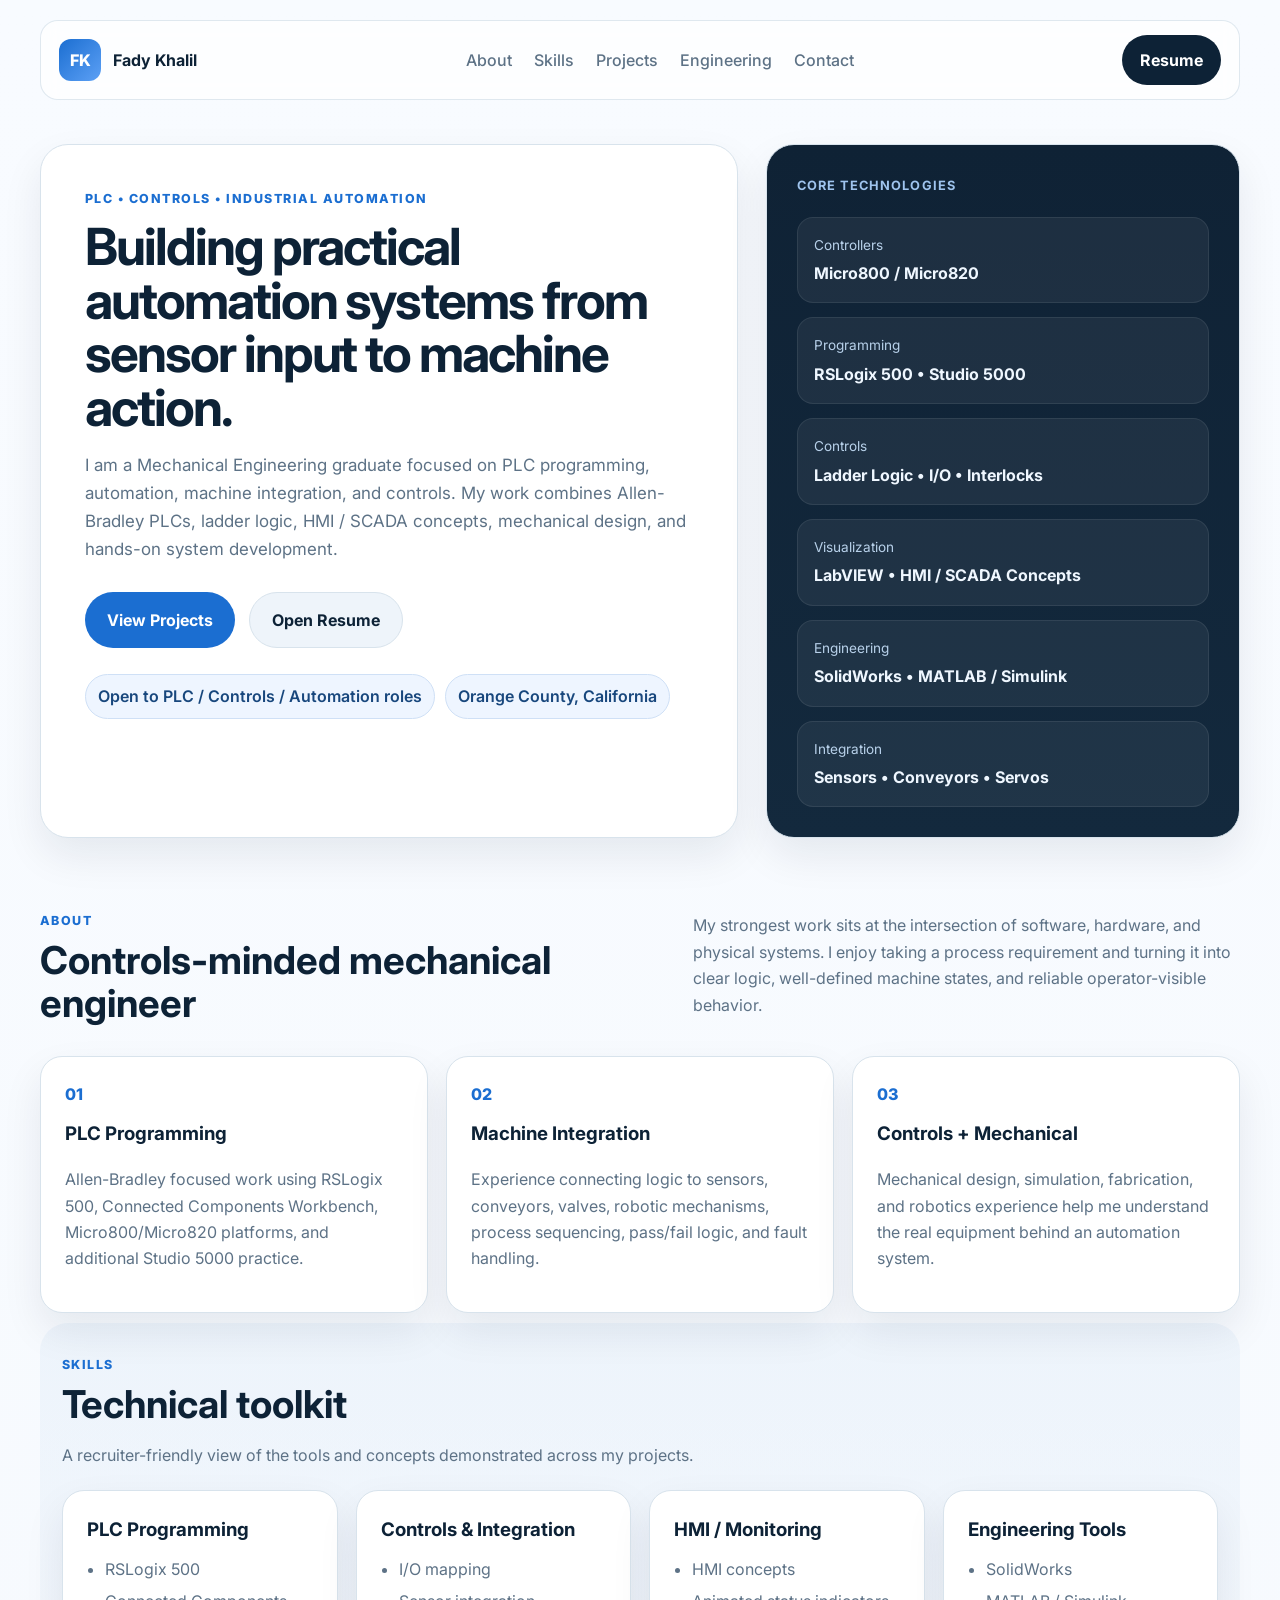
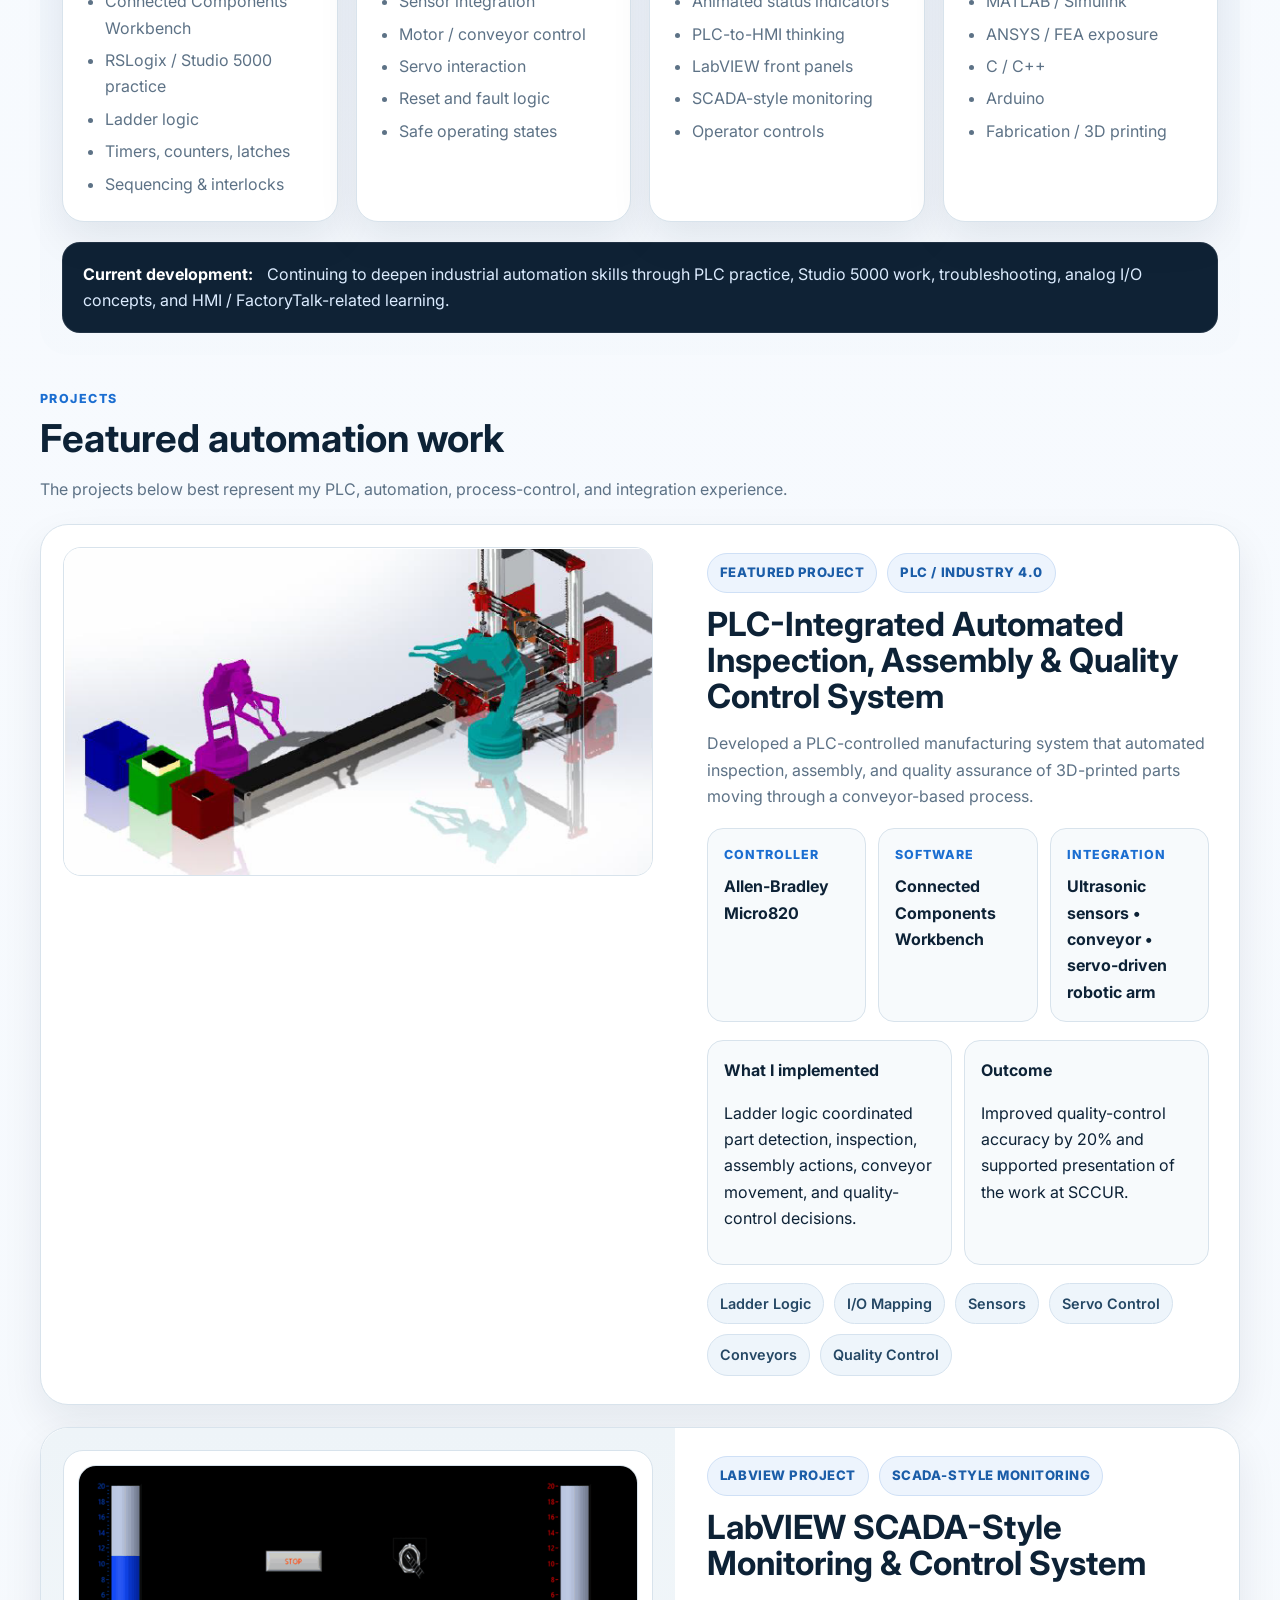
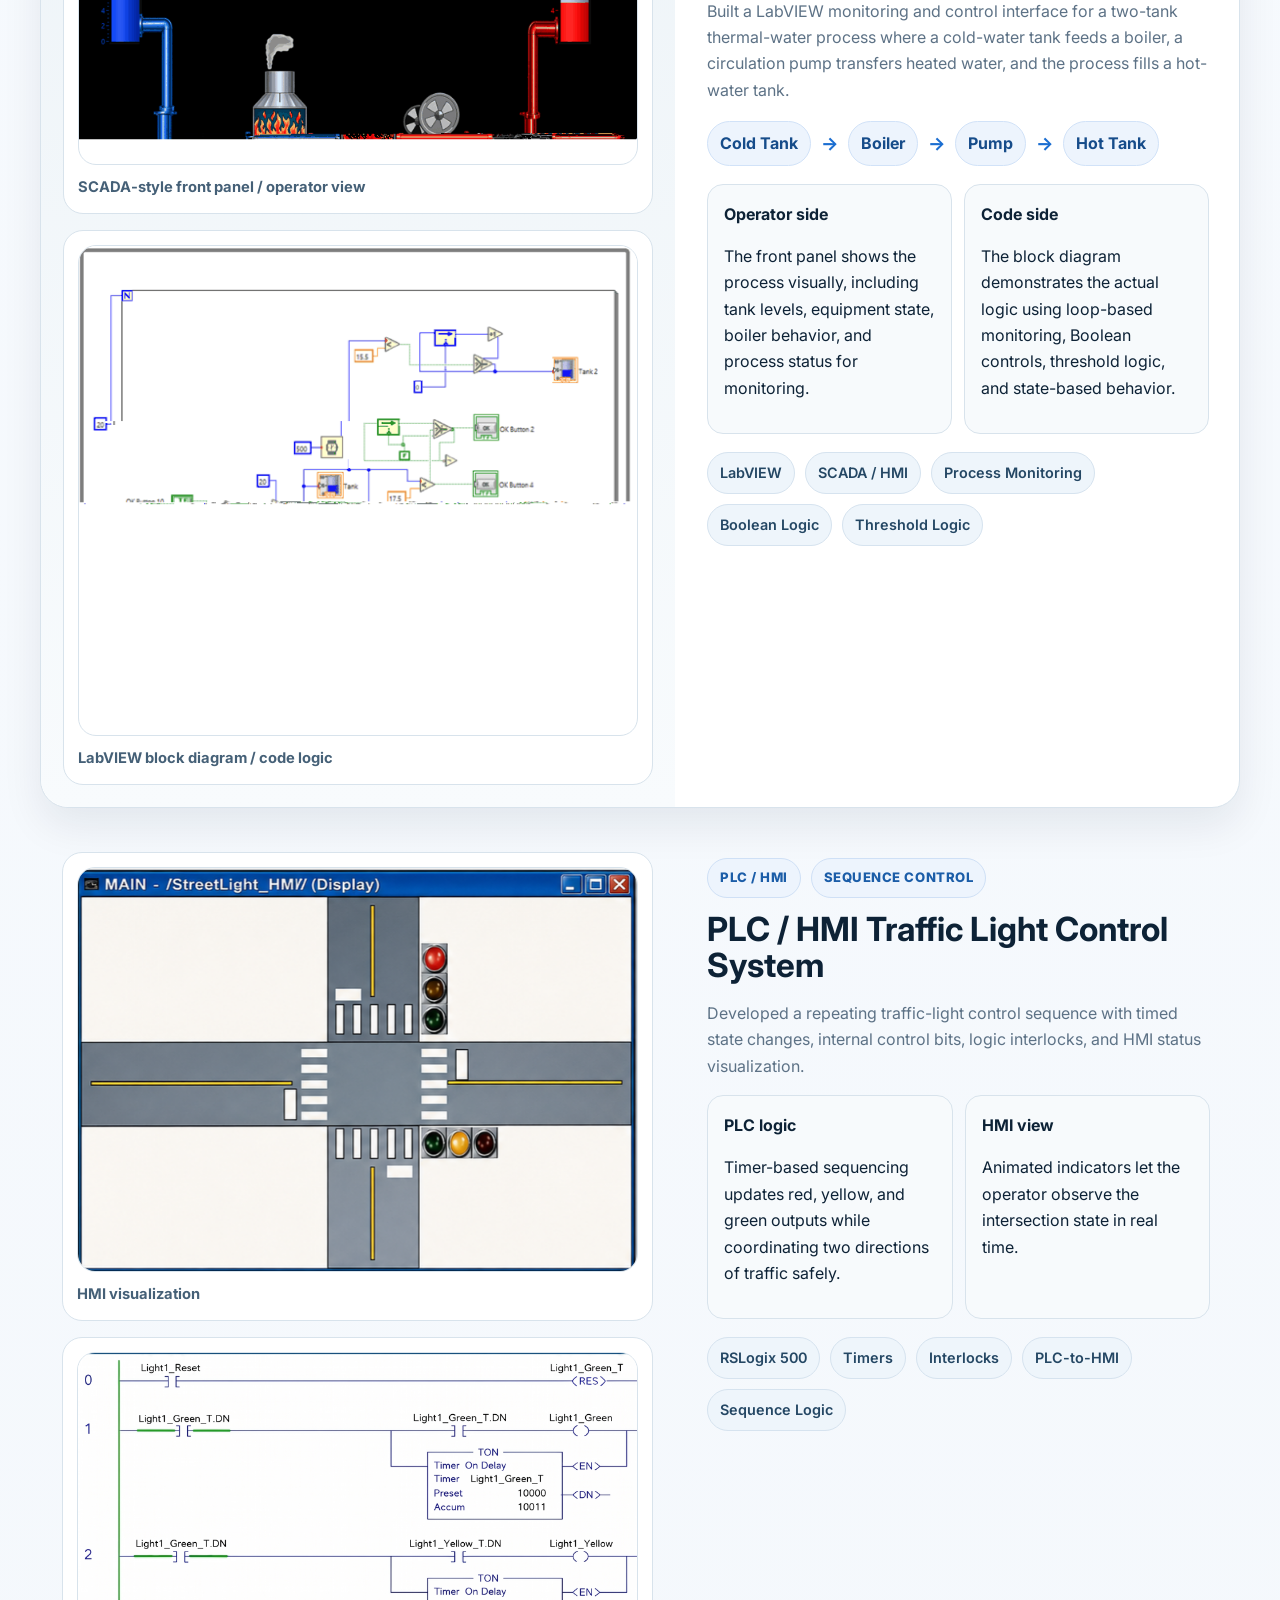
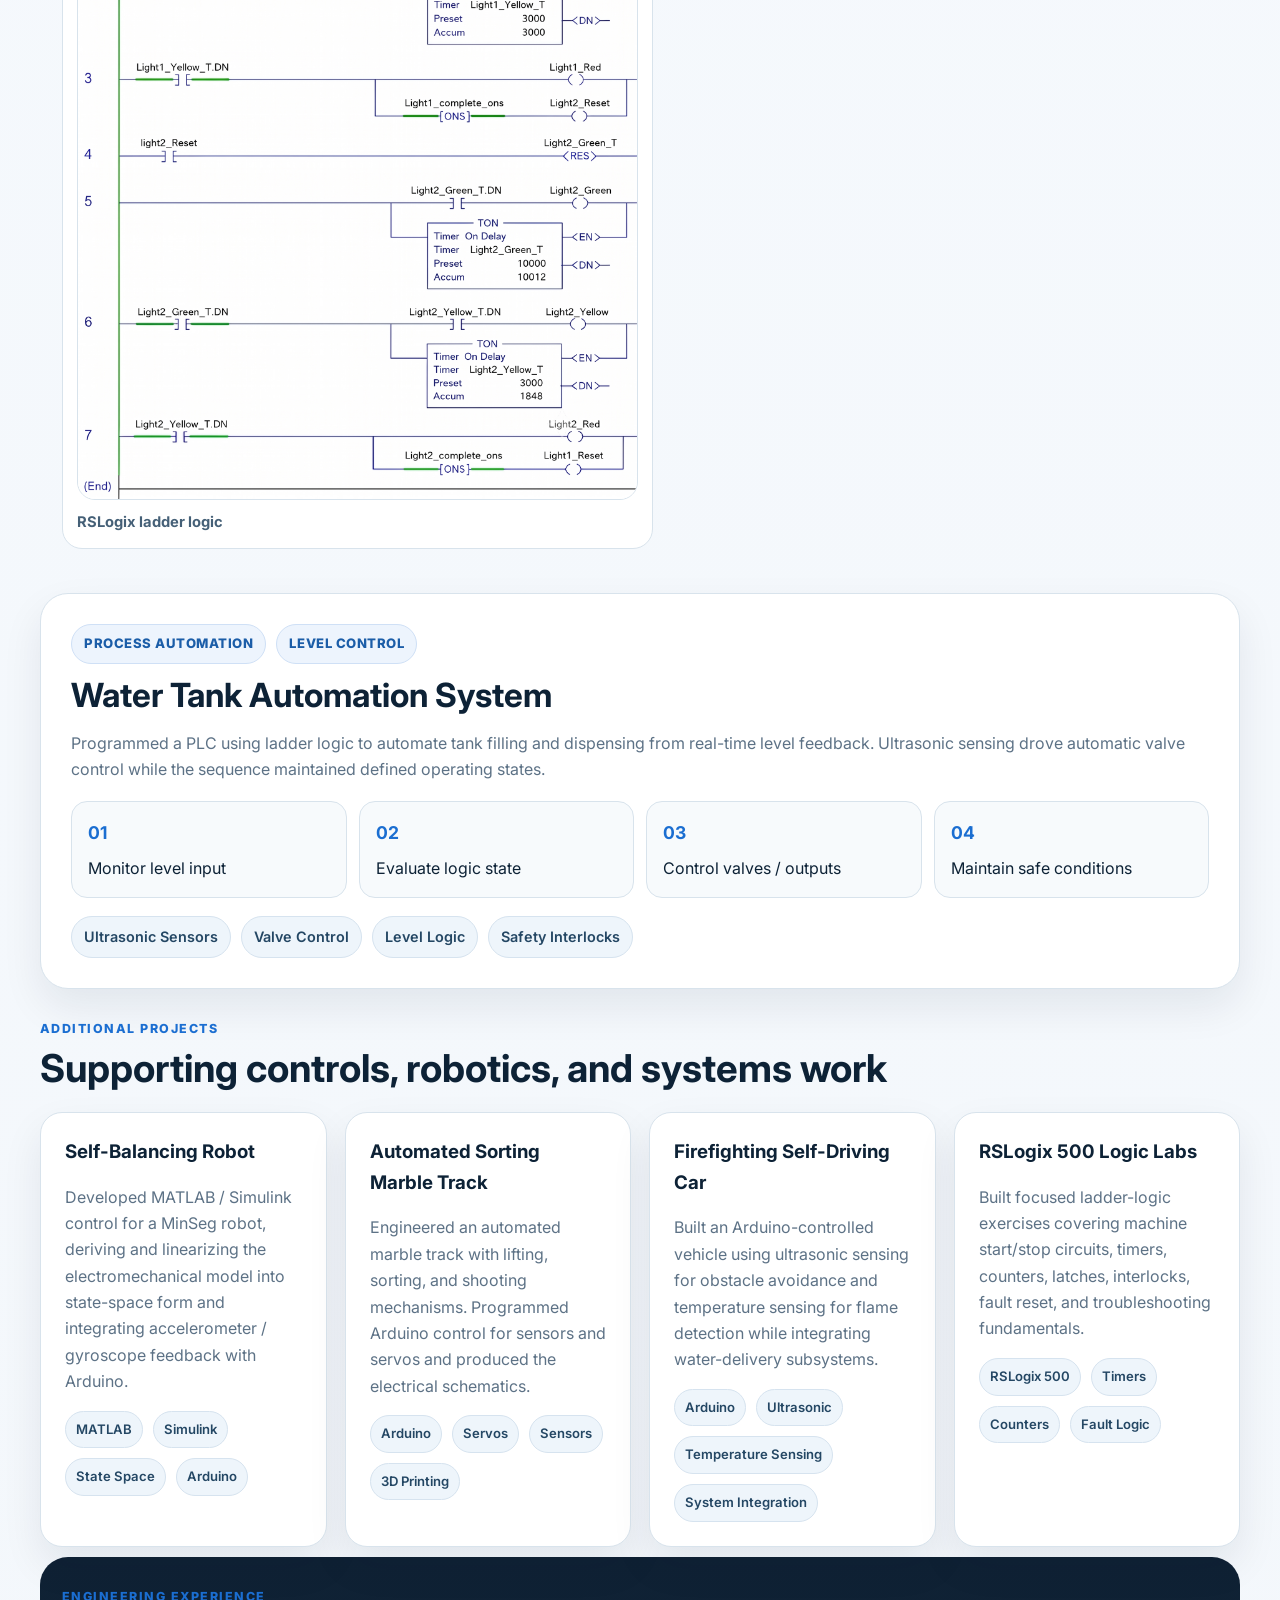
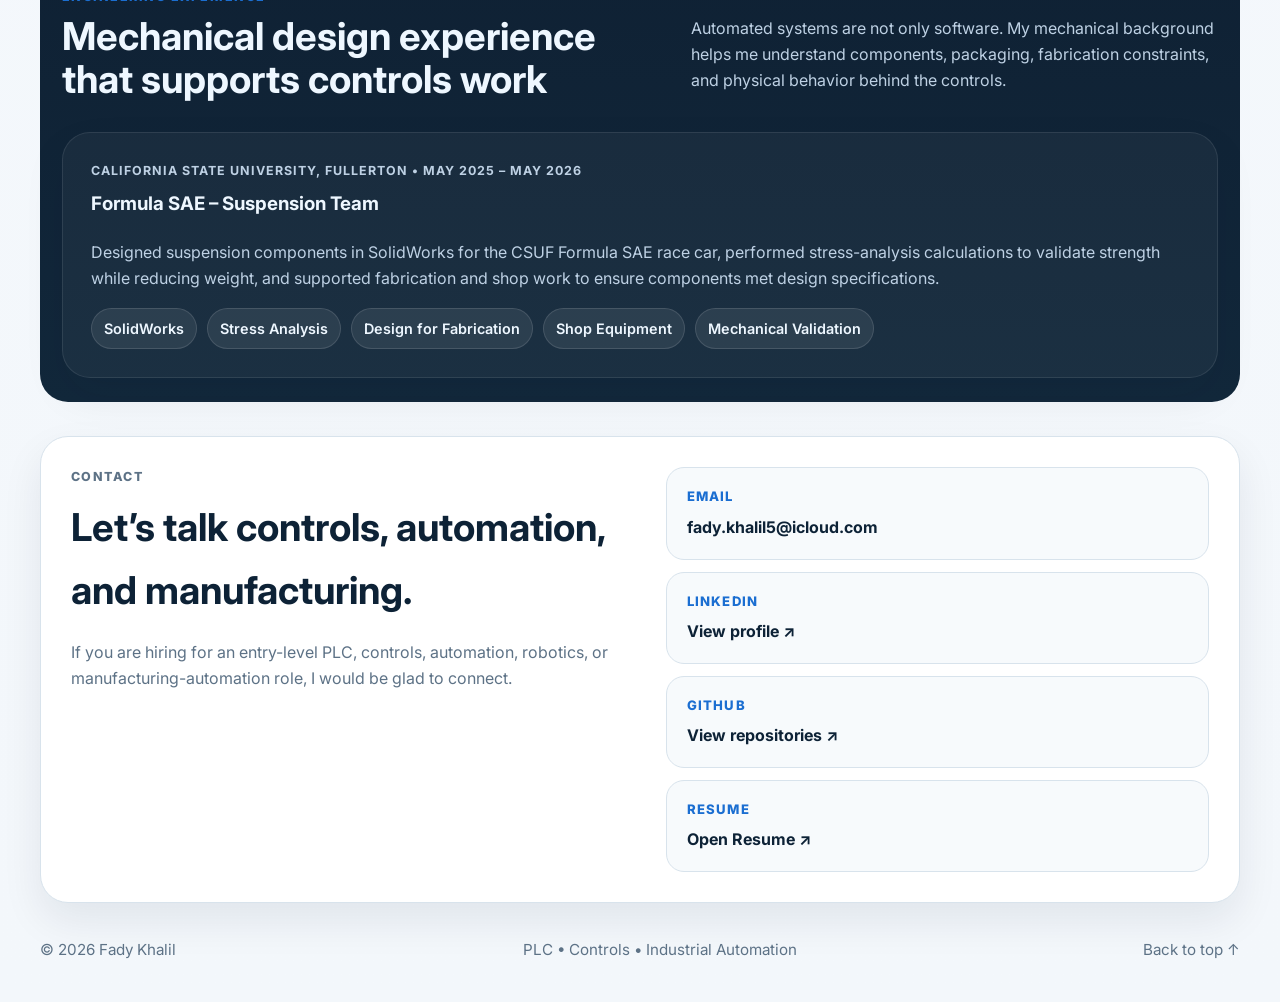
==== commit c292147f: "Rebuild portfolio layout and fix LabVIEW project presentation" ====
--- a/index.html
+++ b/index.html
@@ -1 +1,375 @@
-<!DOCTYPE html><html lang="en"><head><meta charset="UTF-8"><meta name="viewport" content="width=device-width,initial-scale=1"><meta name="description" content="Fady Khalil - Mechanical Engineering graduate focused on PLC programming, industrial automation, controls, HMI/SCADA, robotics, and manufacturing systems."><meta name="theme-color" content="#071625"><title>Fady Khalil | PLC, Controls & Automation Portfolio</title><link rel="stylesheet" href="style.css"><link rel="stylesheet" href="labview.css"></head><body><a class="skip-link" href="#main">Skip to content</a><nav class="site-nav"><div class="nav-inner"><a class="brand" href="#top"><span class="brand-mark">FK</span><span class="brand-text">Controls & Automation</span></a><div class="nav-links"><a href="#about">About</a><a href="#skills">Skills</a><a href="#projects">Projects</a><a href="#engineering">Engineering</a><a href="#contact">Contact</a></div><a class="nav-cta" href="resume.html" target="_blank" rel="noopener">Resume</a></div></nav><header class="hero" id="top"><div class="hero-grid"><div class="hero-copy"><p class="eyebrow">PLC • Controls • Industrial Automation</p><h1>Fady Khalil</h1><p class="hero-title">Mechanical Engineering Graduate building practical automation systems from sensor input to machine action.</p><p class="hero-summary">I work with Allen-Bradley PLCs, ladder logic, HMI/SCADA concepts, sensors, conveyors, servos, and process-control sequences. My portfolio connects controls programming with mechanical design, robotics, and hands-on manufacturing.</p><div class="hero-actions"><a class="button button-primary" href="#projects">Explore Projects</a><a class="button button-secondary" href="resume.html" target="_blank" rel="noopener">View Resume</a></div><div class="availability"><span class="status-dot"></span><span>Seeking entry-level PLC, controls, automation, manufacturing automation, and robotics opportunities.</span></div></div><aside class="hero-panel"><p class="panel-label">Core technologies</p><div class="tech-stack"><div class="tech-row"><span>PLC Platforms</span><strong>Micro800 / Micro820</strong></div><div class="tech-row"><span>Programming</span><strong>RSLogix 500 • Studio 5000</strong></div><div class="tech-row"><span>Controls</span><strong>Ladder Logic • I/O • Interlocks</strong></div><div class="tech-row"><span>HMI / SCADA</span><strong>FactoryTalk concepts • LabVIEW</strong></div><div class="tech-row"><span>Engineering</span><strong>SolidWorks • MATLAB / Simulink</strong></div></div><div class="panel-footer"><span>Orange County, California</span><a href="#contact">Let's connect →</a></div></aside></div></header><main id="main"><section class="section" id="about"><div class="section-heading split-heading"><div><p class="eyebrow">01 / About</p><h2>Controls-minded mechanical engineer</h2></div><p>My strongest work sits at the intersection of PLC programming, physical equipment, sensing, sequencing, and troubleshooting. I enjoy turning a process requirement into clear I/O, control logic, machine states, and operator-visible behavior.</p></div><div class="value-grid"><article class="value-card"><span class="card-number">01</span><h3>PLC Programming</h3><p>Allen-Bradley programming experience with RSLogix 500, Micro800/Micro820, Connected Components Workbench, and Studio 5000 practice.</p></article><article class="value-card"><span class="card-number">02</span><h3>Machine Integration</h3><p>Experience connecting logic to sensors, valves, conveyors, servo-driven mechanisms, automated inspection, and pass/fail handling.</p></article><article class="value-card"><span class="card-number">03</span><h3>Controls + Mechanical</h3><p>Mechanical design, SolidWorks, MATLAB/Simulink, fabrication, robotics, and controls give me a system-level view of automated equipment.</p></article></div></section><section class="section section-tinted" id="skills"><div class="section-heading"><p class="eyebrow">02 / Technical toolkit</p><h2>Skills organized around real controls work</h2><p class="section-intro">A recruiter-friendly view of the tools and concepts demonstrated across the projects below.</p></div><div class="skills-grid"><article class="skill-card"><div class="skill-icon">PLC</div><h3>PLC Programming</h3><ul class="clean-list"><li>RSLogix 500</li><li>RSLogix 5000 / Studio 5000 practice</li><li>Connected Components Workbench</li><li>Ladder logic</li><li>Timers, counters & latches</li><li>Sequencing & interlocks</li></ul></article><article class="skill-card"><div class="skill-icon">I/O</div><h3>Controls & Integration</h3><ul class="clean-list"><li>I/O mapping</li><li>Sensor integration</li><li>Motor / conveyor control</li><li>Servo control</li><li>Fault / reset logic</li><li>Safe operating states</li></ul></article><article class="skill-card"><div class="skill-icon">HMI</div><h3>Visualization & Monitoring</h3><ul class="clean-list"><li>HMI development concepts</li><li>PLC-to-HMI tags</li><li>Animated status indicators</li><li>LabVIEW front panels</li><li>SCADA-style process monitoring</li><li>Operator controls</li></ul></article><article class="skill-card"><div class="skill-icon">ME</div><h3>Engineering & Manufacturing</h3><ul class="clean-list"><li>SolidWorks & Inventor</li><li>MATLAB / Simulink</li><li>FEA with SolidWorks / ANSYS</li><li>C/C++</li><li>CNC & fabrication</li><li>3D printing</li></ul></article></div><div class="learning-strip"><div><p class="mini-label">Current development</p><strong>Building deeper industrial controls capability</strong></div><div class="chip-group"><span class="chip">SolisPLC training</span><span class="chip">Studio 5000</span><span class="chip">Analog inputs</span><span class="chip">FactoryTalk View concepts</span><span class="chip">Troubleshooting</span></div></div></section><section class="section" id="projects"><div class="section-heading"><p class="eyebrow">03 / Featured automation projects</p><h2>From process requirements to working control logic</h2><p class="section-intro">These projects best represent my PLC, HMI/SCADA, sensor-integration, and machine-control experience.</p></div><article class="feature-project"><div class="feature-media"><img src="images/Automated%20Inspection.png" alt="Automated inspection, assembly, and quality-control system" loading="lazy"></div><div class="feature-content"><div class="project-kicker"><span>Featured Project</span><span>PLC / Industry 4.0</span></div><h3>PLC-Integrated Automated Inspection, Assembly & Quality Control System</h3><p class="project-lead">Developed a PLC-controlled manufacturing system that automated inspection, assembly, and quality assurance of 3D-printed parts moving through a conveyor process.</p><div class="project-facts"><div><span>Controller</span><strong>Allen-Bradley Micro820</strong></div><div><span>Software</span><strong>Connected Components Workbench</strong></div><div><span>Integration</span><strong>Ultrasonic sensors • conveyor • servo-driven robotic arm</strong></div></div><div class="project-detail-grid"><div><h4>What I implemented</h4><p>Ladder logic synchronized part detection, inspection, assembly actions, conveyor movement, and quality-control decisions.</p></div><div><h4>Result</h4><p>Improved quality-control accuracy by 20% and presented the work at the Southern California Conferences for Undergraduate Research (SCCUR).</p></div></div><div class="chip-group"><span class="chip">Ladder Logic</span><span class="chip">I/O Mapping</span><span class="chip">Sensors</span><span class="chip">Servo Control</span><span class="chip">Conveyors</span><span class="chip">Quality Control</span></div></div></article><article class="feature-project feature-project-reverse"><div class="feature-media labview-concept" role="img" aria-label="Process diagram for the LabVIEW two-tank monitoring and control project"><div class="labview-screen"><div class="lv-toolbar"><span></span><span></span><span></span><b>LabVIEW Process Monitor</b></div><div class="lv-process"><div class="tank tank-cold"><span class="level"></span><strong>Cold Tank</strong><small>Level monitoring</small></div><div class="pipe">→</div><div class="equipment boiler"><span>♨</span><strong>Boiler</strong><small>Heating state</small></div><div class="pipe">→</div><div class="equipment pump"><span>◉</span><strong>Pump</strong><small>Circulation</small></div><div class="pipe">→</div><div class="tank tank-hot"><span class="level"></span><strong>Hot Tank</strong><small>Level monitoring</small></div></div><div class="lv-logic"><div><span>WHILE LOOP</span><strong>Continuous Monitoring</strong></div><div><span>BOOLEAN</span><strong>Equipment Commands</strong></div><div><span>COMPARE</span><strong>Threshold Logic</strong></div></div></div></div><div class="feature-content"><div class="project-kicker"><span>New Project</span><span>LabVIEW / SCADA-style</span></div><h3>LabVIEW SCADA-Style Monitoring & Control System</h3><p class="project-lead">Built a LabVIEW monitoring and control interface for a two-tank thermal-water process: a cold-water tank feeds a boiler, a circulation pump transfers heated water, and the process fills a hot-water tank.</p><div class="process-flow"><span>Cold Tank</span><b>→</b><span>Boiler</span><b>→</b><span>Pump</span><b>→</b><span>Hot Tank</span></div><div class="project-detail-grid"><div><h4>Monitoring</h4><p>Visualized tank levels, equipment state, boiler operation, and process status on the front panel.</p></div><div><h4>Control logic</h4><p>Used loop-based monitoring, Boolean controls, comparison thresholds, and state-based process indicators.</p></div></div><div class="chip-group"><span class="chip">LabVIEW</span><span class="chip">SCADA / HMI</span><span class="chip">Boolean Logic</span><span class="chip">Process Monitoring</span><span class="chip">Threshold Logic</span></div></div></article><article class="feature-project"><div class="feature-media dual-gallery"><figure><img src="images/hmi_traffic_light.png" alt="Traffic light HMI" loading="lazy"><figcaption>HMI visualization</figcaption></figure><figure><img src="images/logic_traffic_light.png" alt="RSLogix ladder logic for traffic light sequencing" loading="lazy"><figcaption>RSLogix ladder logic</figcaption></figure></div><div class="feature-content"><div class="project-kicker"><span>PLC / HMI</span><span>Sequence Control</span></div><h3>PLC/HMI Traffic Light Control System</h3><p class="project-lead">Developed a repeating traffic-control sequence with red, yellow, and green states, timer-driven transitions, interlocks, internal control bits, and HMI status visualization.</p><div class="project-detail-grid"><div><h4>PLC logic</h4><p>Timer-based sequencing updates output states while coordinating the two traffic-light directions.</p></div><div><h4>HMI behavior</h4><p>Interface tags drive animated signal indicators so an operator can monitor the active state of the intersection.</p></div></div><div class="chip-group"><span class="chip">RSLogix 500</span><span class="chip">Studio 5000 Concepts</span><span class="chip">Timers</span><span class="chip">Interlocks</span><span class="chip">PLC-to-HMI</span></div></div></article><article class="project-wide"><div class="project-wide-copy"><div class="project-kicker"><span>Process Automation</span><span>Schneider Electric Training</span></div><h3>Water Tank Automation System</h3><p>Programmed a PLC using ladder logic to automate tank filling and dispensing from real-time level feedback. Ultrasonic sensing drove automatic valve control while the sequence maintained defined operating states.</p><div class="chip-group"><span class="chip">Ultrasonic Sensors</span><span class="chip">Valve Control</span><span class="chip">Level Logic</span><span class="chip">Safety Interlocks</span></div></div><div class="control-sequence"><div><span>01</span><strong>Monitor</strong><small>Read level input</small></div><div><span>02</span><strong>Evaluate</strong><small>Apply control logic</small></div><div><span>03</span><strong>Command</strong><small>Control valve / outputs</small></div><div><span>04</span><strong>Protect</strong><small>Maintain safe states</small></div></div></article><div class="subsection-heading"><p class="eyebrow">Additional controls & robotics work</p><h3>Supporting projects that broaden my automation foundation</h3></div><div class="project-card-grid"><article class="compact-project"><div class="compact-icon">Σ</div><h3>Self-Balancing Robot</h3><p>Developed MATLAB/Simulink control for a MinSeg robot, deriving and linearizing the electromechanical model into state-space form and integrating accelerometer/gyroscope data with Arduino.</p><div class="chip-group"><span class="chip">MATLAB</span><span class="chip">Simulink</span><span class="chip">State Space</span><span class="chip">Arduino</span></div></article><article class="compact-project"><div class="compact-icon">↳</div><h3>Automated Sorting Marble Track</h3><p>Engineered a 100 cm × 100 cm automated track with lifting, sorting, and shooting mechanisms. Programmed Arduino control for servos and sensors and completed the electrical schematics.</p><div class="chip-group"><span class="chip">Arduino</span><span class="chip">Servos</span><span class="chip">Sensors</span><span class="chip">3D Printing</span></div></article><article class="compact-project"><div class="compact-icon">◎</div><h3>Firefighting Self-Driving Car</h3><p>Built an Arduino-controlled vehicle using ultrasonic sensing for obstacle avoidance and temperature sensing for flame detection, integrating mechanical, electrical, and pressurized-water subsystems.</p><div class="chip-group"><span class="chip">Arduino</span><span class="chip">Ultrasonic</span><span class="chip">Temperature Sensors</span><span class="chip">System Integration</span></div></article><article class="compact-project"><div class="compact-icon">LD</div><h3>RSLogix 500 Logic Labs</h3><p>Built focused ladder-logic programs covering machine start/stop circuits, timers, counters, latches, interlocks, fault reset, and troubleshooting fundamentals.</p><div class="chip-group"><span class="chip">RSLogix 500</span><span class="chip">Timers</span><span class="chip">Counters</span><span class="chip">Fault Logic</span></div></article></div></section><section class="section section-dark" id="engineering"><div class="section-heading split-heading dark-heading"><div><p class="eyebrow">04 / Engineering & manufacturing</p><h2>Mechanical design experience that supports controls work</h2></div><p>Automated equipment is not only software. My mechanical engineering background helps me understand components, loads, fabrication constraints, and physical behavior behind the controls.</p></div><article class="engineering-feature"><div><p class="mini-label">California State University, Fullerton • May 2025 - May 2026</p><h3>Formula SAE - Suspension Team</h3><p>Designed suspension components in SolidWorks for the CSUF Formula SAE race car, performed stress-analysis calculations to validate strength while reducing weight, and supported fabrication and shop work to ensure components met design specifications.</p></div><div class="engineering-tags"><span>SolidWorks</span><span>Stress Analysis</span><span>Design for Fabrication</span><span>Shop Equipment</span><span>Mechanical Validation</span></div></article></section><section class="section career-section"><div class="career-copy"><p class="eyebrow">05 / Career focus</p><h2>Ready to contribute in industrial automation</h2><p>I am targeting roles where I can keep building hands-on controls experience while contributing my PLC, robotics, mechanical-design, and troubleshooting foundation.</p></div><div class="role-cloud"><span>PLC Programmer</span><span>Controls Engineer</span><span>Automation Engineer</span><span>Controls Technician</span><span>Automation Technician</span><span>Manufacturing Engineer</span><span>Robotics Engineer / Technician</span><span>Systems Integration</span></div></section><section class="contact-section" id="contact"><div class="contact-card"><div><p class="eyebrow">06 / Contact</p><h2>Let's talk controls, automation, and manufacturing.</h2><p>If you are hiring for an entry-level controls, PLC, automation, robotics, or manufacturing-automation role, I would be glad to connect.</p></div><div class="contact-actions"><a class="contact-link" href="mailto:fady.khalil5@icloud.com"><span>Email</span><strong>fady.khalil5@icloud.com</strong></a><a class="contact-link" href="https://www.linkedin.com/in/fady-khalil-84aa421b5" target="_blank" rel="noopener"><span>LinkedIn</span><strong>View Profile ↗</strong></a><a class="contact-link" href="https://github.com/FadyKhalil-Control" target="_blank" rel="noopener"><span>GitHub</span><strong>View Repositories ↗</strong></a><a class="contact-link" href="resume.html" target="_blank" rel="noopener"><span>Resume</span><strong>View Resume ↗</strong></a></div></div></section></main><footer><span>© 2026 Fady Khalil</span><span>PLC • Controls • Industrial Automation</span><a href="#top">Back to top ↑</a></footer></body></html>+<!DOCTYPE html>
+<html lang="en">
+<head>
+  <meta charset="UTF-8" />
+  <meta name="viewport" content="width=device-width, initial-scale=1.0" />
+  <meta name="description" content="Fady Khalil | PLC, Controls, Automation, HMI/SCADA, robotics, and manufacturing systems portfolio." />
+  <meta name="theme-color" content="#0b1c2c" />
+  <title>Fady Khalil | Controls & Automation Portfolio</title>
+  <link rel="preconnect" href="https://fonts.googleapis.com">
+  <link rel="preconnect" href="https://fonts.gstatic.com" crossorigin>
+  <link href="https://fonts.googleapis.com/css2?family=Inter:wght@400;500;600;700;800&display=swap" rel="stylesheet">
+  <link rel="stylesheet" href="style.css" />
+</head>
+<body>
+  <a class="skip-link" href="#main">Skip to content</a>
+
+  <header class="site-header" id="top">
+    <nav class="nav">
+      <a class="brand" href="#top">
+        <span class="brand-mark">FK</span>
+        <span class="brand-text">Fady Khalil</span>
+      </a>
+      <div class="nav-links">
+        <a href="#about">About</a>
+        <a href="#skills">Skills</a>
+        <a href="#projects">Projects</a>
+        <a href="#engineering">Engineering</a>
+        <a href="#contact">Contact</a>
+      </div>
+      <a class="nav-button" href="resume.html" target="_blank" rel="noopener">Resume</a>
+    </nav>
+
+    <section class="hero">
+      <div class="hero-copy">
+        <p class="eyebrow">PLC • Controls • Industrial Automation</p>
+        <h1>Building practical automation systems from sensor input to machine action.</h1>
+        <p class="hero-lead">
+          I am a Mechanical Engineering graduate focused on PLC programming, automation, machine integration, and controls. My work combines Allen-Bradley PLCs, ladder logic, HMI / SCADA concepts, mechanical design, and hands-on system development.
+        </p>
+        <div class="hero-actions">
+          <a class="button button-primary" href="#projects">View Projects</a>
+          <a class="button button-secondary" href="resume.html" target="_blank" rel="noopener">Open Resume</a>
+        </div>
+        <div class="hero-tags">
+          <span>Open to PLC / Controls / Automation roles</span>
+          <span>Orange County, California</span>
+        </div>
+      </div>
+
+      <aside class="hero-panel">
+        <p class="panel-label">Core Technologies</p>
+        <div class="panel-grid">
+          <div><span>Controllers</span><strong>Micro800 / Micro820</strong></div>
+          <div><span>Programming</span><strong>RSLogix 500 • Studio 5000</strong></div>
+          <div><span>Controls</span><strong>Ladder Logic • I/O • Interlocks</strong></div>
+          <div><span>Visualization</span><strong>LabVIEW • HMI / SCADA Concepts</strong></div>
+          <div><span>Engineering</span><strong>SolidWorks • MATLAB / Simulink</strong></div>
+          <div><span>Integration</span><strong>Sensors • Conveyors • Servos</strong></div>
+        </div>
+      </aside>
+    </section>
+  </header>
+
+  <main id="main">
+    <section class="section" id="about">
+      <div class="section-head split">
+        <div>
+          <p class="eyebrow">About</p>
+          <h2>Controls-minded mechanical engineer</h2>
+        </div>
+        <p>
+          My strongest work sits at the intersection of software, hardware, and physical systems. I enjoy taking a process requirement and turning it into clear logic, well-defined machine states, and reliable operator-visible behavior.
+        </p>
+      </div>
+
+      <div class="info-grid three">
+        <article class="info-card">
+          <span class="card-kicker">01</span>
+          <h3>PLC Programming</h3>
+          <p>Allen-Bradley focused work using RSLogix 500, Connected Components Workbench, Micro800/Micro820 platforms, and additional Studio 5000 practice.</p>
+        </article>
+        <article class="info-card">
+          <span class="card-kicker">02</span>
+          <h3>Machine Integration</h3>
+          <p>Experience connecting logic to sensors, conveyors, valves, robotic mechanisms, process sequencing, pass/fail logic, and fault handling.</p>
+        </article>
+        <article class="info-card">
+          <span class="card-kicker">03</span>
+          <h3>Controls + Mechanical</h3>
+          <p>Mechanical design, simulation, fabrication, and robotics experience help me understand the real equipment behind an automation system.</p>
+        </article>
+      </div>
+    </section>
+
+    <section class="section alt-section" id="skills">
+      <div class="section-head">
+        <p class="eyebrow">Skills</p>
+        <h2>Technical toolkit</h2>
+        <p class="section-lead">A recruiter-friendly view of the tools and concepts demonstrated across my projects.</p>
+      </div>
+
+      <div class="info-grid four">
+        <article class="info-card skill-card">
+          <h3>PLC Programming</h3>
+          <ul>
+            <li>RSLogix 500</li>
+            <li>Connected Components Workbench</li>
+            <li>RSLogix / Studio 5000 practice</li>
+            <li>Ladder logic</li>
+            <li>Timers, counters, latches</li>
+            <li>Sequencing & interlocks</li>
+          </ul>
+        </article>
+        <article class="info-card skill-card">
+          <h3>Controls & Integration</h3>
+          <ul>
+            <li>I/O mapping</li>
+            <li>Sensor integration</li>
+            <li>Motor / conveyor control</li>
+            <li>Servo interaction</li>
+            <li>Reset and fault logic</li>
+            <li>Safe operating states</li>
+          </ul>
+        </article>
+        <article class="info-card skill-card">
+          <h3>HMI / Monitoring</h3>
+          <ul>
+            <li>HMI concepts</li>
+            <li>Animated status indicators</li>
+            <li>PLC-to-HMI thinking</li>
+            <li>LabVIEW front panels</li>
+            <li>SCADA-style monitoring</li>
+            <li>Operator controls</li>
+          </ul>
+        </article>
+        <article class="info-card skill-card">
+          <h3>Engineering Tools</h3>
+          <ul>
+            <li>SolidWorks</li>
+            <li>MATLAB / Simulink</li>
+            <li>ANSYS / FEA exposure</li>
+            <li>C / C++</li>
+            <li>Arduino</li>
+            <li>Fabrication / 3D printing</li>
+          </ul>
+        </article>
+      </div>
+
+      <div class="notice-bar">
+        <strong>Current development:</strong>
+        <span>Continuing to deepen industrial automation skills through PLC practice, Studio 5000 work, troubleshooting, analog I/O concepts, and HMI / FactoryTalk-related learning.</span>
+      </div>
+    </section>
+
+    <section class="section" id="projects">
+      <div class="section-head">
+        <p class="eyebrow">Projects</p>
+        <h2>Featured automation work</h2>
+        <p class="section-lead">The projects below best represent my PLC, automation, process-control, and integration experience.</p>
+      </div>
+
+      <article class="project project-featured">
+        <div class="project-media single-media">
+          <img src="images/Automated%20Inspection.png" alt="Automated inspection, assembly and quality control system" loading="lazy" />
+        </div>
+        <div class="project-copy">
+          <div class="pill-row">
+            <span class="pill">Featured Project</span>
+            <span class="pill">PLC / Industry 4.0</span>
+          </div>
+          <h3>PLC-Integrated Automated Inspection, Assembly & Quality Control System</h3>
+          <p class="project-lead">
+            Developed a PLC-controlled manufacturing system that automated inspection, assembly, and quality assurance of 3D-printed parts moving through a conveyor-based process.
+          </p>
+          <div class="fact-grid">
+            <div><span>Controller</span><strong>Allen-Bradley Micro820</strong></div>
+            <div><span>Software</span><strong>Connected Components Workbench</strong></div>
+            <div><span>Integration</span><strong>Ultrasonic sensors • conveyor • servo-driven robotic arm</strong></div>
+          </div>
+          <div class="mini-grid">
+            <div>
+              <h4>What I implemented</h4>
+              <p>Ladder logic coordinated part detection, inspection, assembly actions, conveyor movement, and quality-control decisions.</p>
+            </div>
+            <div>
+              <h4>Outcome</h4>
+              <p>Improved quality-control accuracy by 20% and supported presentation of the work at SCCUR.</p>
+            </div>
+          </div>
+          <div class="tag-row">
+            <span>Ladder Logic</span><span>I/O Mapping</span><span>Sensors</span><span>Servo Control</span><span>Conveyors</span><span>Quality Control</span>
+          </div>
+        </div>
+      </article>
+
+      <article class="project project-labview">
+        <div class="project-media">
+          <div class="labview-stack">
+            <figure class="shot shot-primary">
+              <img src="images/labview_scada_front_panel.png" alt="LabVIEW SCADA-style front panel" loading="lazy" />
+              <figcaption>SCADA-style front panel / operator view</figcaption>
+            </figure>
+            <figure class="shot shot-secondary">
+              <img src="images/labview_block_diagram.png" alt="LabVIEW block diagram code" loading="lazy" />
+              <figcaption>LabVIEW block diagram / code logic</figcaption>
+            </figure>
+          </div>
+        </div>
+        <div class="project-copy">
+          <div class="pill-row">
+            <span class="pill">LabVIEW Project</span>
+            <span class="pill">SCADA-style Monitoring</span>
+          </div>
+          <h3>LabVIEW SCADA-Style Monitoring & Control System</h3>
+          <p class="project-lead">
+            Built a LabVIEW monitoring and control interface for a two-tank thermal-water process where a cold-water tank feeds a boiler, a circulation pump transfers heated water, and the process fills a hot-water tank.
+          </p>
+          <div class="process-flow">
+            <span>Cold Tank</span>
+            <b>→</b>
+            <span>Boiler</span>
+            <b>→</b>
+            <span>Pump</span>
+            <b>→</b>
+            <span>Hot Tank</span>
+          </div>
+          <div class="mini-grid">
+            <div>
+              <h4>Operator side</h4>
+              <p>The front panel shows the process visually, including tank levels, equipment state, boiler behavior, and process status for monitoring.</p>
+            </div>
+            <div>
+              <h4>Code side</h4>
+              <p>The block diagram demonstrates the actual logic using loop-based monitoring, Boolean controls, threshold logic, and state-based behavior.</p>
+            </div>
+          </div>
+          <div class="tag-row">
+            <span>LabVIEW</span><span>SCADA / HMI</span><span>Process Monitoring</span><span>Boolean Logic</span><span>Threshold Logic</span>
+          </div>
+        </div>
+      </article>
+
+      <article class="project">
+        <div class="project-media gallery-two">
+          <figure class="shot">
+            <img src="images/hmi_traffic_light.png" alt="Traffic light HMI visualization" loading="lazy" />
+            <figcaption>HMI visualization</figcaption>
+          </figure>
+          <figure class="shot">
+            <img src="images/logic_traffic_light.png" alt="RSLogix ladder logic for traffic light sequence" loading="lazy" />
+            <figcaption>RSLogix ladder logic</figcaption>
+          </figure>
+        </div>
+        <div class="project-copy">
+          <div class="pill-row">
+            <span class="pill">PLC / HMI</span>
+            <span class="pill">Sequence Control</span>
+          </div>
+          <h3>PLC / HMI Traffic Light Control System</h3>
+          <p class="project-lead">
+            Developed a repeating traffic-light control sequence with timed state changes, internal control bits, logic interlocks, and HMI status visualization.
+          </p>
+          <div class="mini-grid">
+            <div>
+              <h4>PLC logic</h4>
+              <p>Timer-based sequencing updates red, yellow, and green outputs while coordinating two directions of traffic safely.</p>
+            </div>
+            <div>
+              <h4>HMI view</h4>
+              <p>Animated indicators let the operator observe the intersection state in real time.</p>
+            </div>
+          </div>
+          <div class="tag-row">
+            <span>RSLogix 500</span><span>Timers</span><span>Interlocks</span><span>PLC-to-HMI</span><span>Sequence Logic</span>
+          </div>
+        </div>
+      </article>
+
+      <article class="project project-simple">
+        <div class="project-copy wide-copy">
+          <div class="pill-row">
+            <span class="pill">Process Automation</span>
+            <span class="pill">Level Control</span>
+          </div>
+          <h3>Water Tank Automation System</h3>
+          <p class="project-lead">
+            Programmed a PLC using ladder logic to automate tank filling and dispensing from real-time level feedback. Ultrasonic sensing drove automatic valve control while the sequence maintained defined operating states.
+          </p>
+          <div class="sequence-row">
+            <div><strong>01</strong><span>Monitor level input</span></div>
+            <div><strong>02</strong><span>Evaluate logic state</span></div>
+            <div><strong>03</strong><span>Control valves / outputs</span></div>
+            <div><strong>04</strong><span>Maintain safe conditions</span></div>
+          </div>
+          <div class="tag-row">
+            <span>Ultrasonic Sensors</span><span>Valve Control</span><span>Level Logic</span><span>Safety Interlocks</span>
+          </div>
+        </div>
+      </article>
+
+      <div class="section-head subsection-head">
+        <p class="eyebrow">Additional Projects</p>
+        <h2>Supporting controls, robotics, and systems work</h2>
+      </div>
+
+      <div class="info-grid four">
+        <article class="info-card compact-project">
+          <h3>Self-Balancing Robot</h3>
+          <p>Developed MATLAB / Simulink control for a MinSeg robot, deriving and linearizing the electromechanical model into state-space form and integrating accelerometer / gyroscope feedback with Arduino.</p>
+          <div class="tag-row small"><span>MATLAB</span><span>Simulink</span><span>State Space</span><span>Arduino</span></div>
+        </article>
+        <article class="info-card compact-project">
+          <h3>Automated Sorting Marble Track</h3>
+          <p>Engineered an automated marble track with lifting, sorting, and shooting mechanisms. Programmed Arduino control for sensors and servos and produced the electrical schematics.</p>
+          <div class="tag-row small"><span>Arduino</span><span>Servos</span><span>Sensors</span><span>3D Printing</span></div>
+        </article>
+        <article class="info-card compact-project">
+          <h3>Firefighting Self-Driving Car</h3>
+          <p>Built an Arduino-controlled vehicle using ultrasonic sensing for obstacle avoidance and temperature sensing for flame detection while integrating water-delivery subsystems.</p>
+          <div class="tag-row small"><span>Arduino</span><span>Ultrasonic</span><span>Temperature Sensing</span><span>System Integration</span></div>
+        </article>
+        <article class="info-card compact-project">
+          <h3>RSLogix 500 Logic Labs</h3>
+          <p>Built focused ladder-logic exercises covering machine start/stop circuits, timers, counters, latches, interlocks, fault reset, and troubleshooting fundamentals.</p>
+          <div class="tag-row small"><span>RSLogix 500</span><span>Timers</span><span>Counters</span><span>Fault Logic</span></div>
+        </article>
+      </div>
+    </section>
+
+    <section class="section alt-dark" id="engineering">
+      <div class="section-head split light-split">
+        <div>
+          <p class="eyebrow">Engineering Experience</p>
+          <h2>Mechanical design experience that supports controls work</h2>
+        </div>
+        <p>
+          Automated systems are not only software. My mechanical background helps me understand components, packaging, fabrication constraints, and physical behavior behind the controls.
+        </p>
+      </div>
+      <article class="experience-card">
+        <div>
+          <p class="experience-meta">California State University, Fullerton • May 2025 – May 2026</p>
+          <h3>Formula SAE – Suspension Team</h3>
+          <p>Designed suspension components in SolidWorks for the CSUF Formula SAE race car, performed stress-analysis calculations to validate strength while reducing weight, and supported fabrication and shop work to ensure components met design specifications.</p>
+        </div>
+        <div class="tag-row light-tags">
+          <span>SolidWorks</span><span>Stress Analysis</span><span>Design for Fabrication</span><span>Shop Equipment</span><span>Mechanical Validation</span>
+        </div>
+      </article>
+    </section>
+
+    <section class="section" id="contact">
+      <div class="contact-card">
+        <div>
+          <p class="eyebrow">Contact</p>
+          <h2>Let’s talk controls, automation, and manufacturing.</h2>
+          <p>If you are hiring for an entry-level PLC, controls, automation, robotics, or manufacturing-automation role, I would be glad to connect.</p>
+        </div>
+        <div class="contact-links">
+          <a href="mailto:fady.khalil5@icloud.com"><span>Email</span><strong>fady.khalil5@icloud.com</strong></a>
+          <a href="https://www.linkedin.com/in/fady-khalil-84aa421b5" target="_blank" rel="noopener"><span>LinkedIn</span><strong>View profile ↗</strong></a>
+          <a href="https://github.com/FadyKhalil-Control" target="_blank" rel="noopener"><span>GitHub</span><strong>View repositories ↗</strong></a>
+          <a href="resume.html" target="_blank" rel="noopener"><span>Resume</span><strong>Open Resume ↗</strong></a>
+        </div>
+      </div>
+    </section>
+  </main>
+
+  <footer class="footer">
+    <span>© 2026 Fady Khalil</span>
+    <span>PLC • Controls • Industrial Automation</span>
+    <a href="#top">Back to top ↑</a>
+  </footer>
+</body>
+</html>
--- a/style.css
+++ b/style.css
@@ -1,556 +1,521 @@
 :root {
-  --navy-950: #05111d;
-  --navy-900: #071625;
-  --navy-800: #0b2236;
-  --navy-700: #14344d;
-  --blue-500: #2797ff;
-  --cyan-400: #2bd5d5;
-  --cyan-300: #6be7e4;
-  --ink: #102235;
-  --muted: #5d6d7f;
-  --soft: #eef4f8;
-  --soft-blue: #eaf4ff;
-  --line: #d8e2ea;
-  --white: #ffffff;
-  --shadow: 0 20px 60px rgba(9, 31, 49, 0.10);
-  --radius-lg: 26px;
-  --radius-md: 18px;
-  --radius-sm: 12px;
-  --max: 1180px;
+  --bg: #f6f9fc;
+  --surface: #ffffff;
+  --surface-soft: #f0f5f9;
+  --text: #0d2236;
+  --muted: #5d7286;
+  --line: #d8e3ec;
+  --accent: #1b6ed1;
+  --accent-dark: #0d4ca1;
+  --dark: #0d1b29;
+  --dark-soft: #12273b;
+  --shadow: 0 18px 40px rgba(10, 31, 53, 0.08);
+  --radius-lg: 28px;
+  --radius-md: 20px;
+  --radius-sm: 14px;
+  --max: 1200px;
 }
 
 * { box-sizing: border-box; }
 html { scroll-behavior: smooth; }
 body {
   margin: 0;
-  color: var(--ink);
-  background: #f8fafc;
-  font-family: Inter, ui-sans-serif, system-ui, -apple-system, BlinkMacSystemFont, "Segoe UI", sans-serif;
-  line-height: 1.6;
-  -webkit-font-smoothing: antialiased;
-}
-img { max-width: 100%; }
-a { color: inherit; }
+  font-family: 'Inter', system-ui, -apple-system, BlinkMacSystemFont, 'Segoe UI', sans-serif;
+  background: linear-gradient(180deg, #f8fbff 0%, #f3f7fb 100%);
+  color: var(--text);
+  line-height: 1.65;
+}
+img { max-width: 100%; display: block; }
+a { color: inherit; text-decoration: none; }
 
 .skip-link {
-  position: fixed;
-  top: 10px;
-  left: 10px;
+  position: absolute;
+  left: -999px;
+  top: auto;
+}
+.skip-link:focus {
+  left: 16px;
+  top: 16px;
   z-index: 200;
-  transform: translateY(-160%);
+  background: #fff;
   padding: 10px 14px;
-  background: var(--white);
-  color: var(--navy-900);
-  border-radius: 8px;
-  font-weight: 700;
-}
-.skip-link:focus { transform: translateY(0); }
-
-.site-nav {
+  border-radius: 10px;
+}
+
+.site-header {
+  padding: 20px 24px 0;
+}
+
+.nav, .hero, .section, .footer {
+  width: min(var(--max), 100%);
+  margin: 0 auto;
+}
+
+.nav {
+  display: flex;
+  align-items: center;
+  justify-content: space-between;
+  gap: 20px;
+  padding: 14px 18px;
+  background: rgba(255,255,255,0.75);
+  border: 1px solid rgba(216,227,236,0.8);
+  backdrop-filter: blur(10px);
+  border-radius: 18px;
   position: sticky;
-  top: 0;
+  top: 16px;
   z-index: 100;
-  background: rgba(5, 17, 29, 0.92);
-  backdrop-filter: blur(16px);
-  border-bottom: 1px solid rgba(255,255,255,0.08);
-}
-.nav-inner {
-  max-width: var(--max);
-  margin: 0 auto;
-  min-height: 72px;
-  padding: 0 24px;
-  display: flex;
-  align-items: center;
-  gap: 28px;
-}
+}
+
 .brand {
-  display: inline-flex;
+  display: flex;
   align-items: center;
   gap: 12px;
-  text-decoration: none;
-  color: var(--white);
+  min-width: fit-content;
+}
+.brand-mark {
+  width: 42px;
+  height: 42px;
+  border-radius: 12px;
+  display: grid;
+  place-items: center;
+  background: linear-gradient(135deg, var(--accent), #5ca0f5);
+  color: #fff;
   font-weight: 800;
-  margin-right: auto;
-}
-.brand-mark {
-  width: 38px;
-  height: 38px;
-  display: grid;
-  place-items: center;
-  border: 1px solid rgba(107, 231, 228, 0.55);
-  color: var(--cyan-300);
-  border-radius: 10px;
-  letter-spacing: 0.04em;
-}
-.brand-text { font-size: 0.95rem; }
-.nav-links { display: flex; align-items: center; gap: 24px; }
-.nav-links a {
-  color: #c8d6e3;
-  text-decoration: none;
-  font-size: 0.9rem;
-  font-weight: 650;
-}
-.nav-links a:hover, .nav-links a:focus { color: var(--white); }
-.nav-cta {
-  text-decoration: none;
-  border: 1px solid rgba(255,255,255,0.2);
-  color: var(--white);
-  padding: 9px 15px;
-  border-radius: 10px;
-  font-weight: 750;
-  font-size: 0.9rem;
-}
-.nav-cta:hover { border-color: var(--cyan-300); color: var(--cyan-300); }
-
-.hero {
-  position: relative;
-  overflow: hidden;
-  background:
-    radial-gradient(circle at 78% 28%, rgba(43,213,213,0.15), transparent 26%),
-    radial-gradient(circle at 15% 0%, rgba(39,151,255,0.15), transparent 32%),
-    linear-gradient(135deg, var(--navy-950) 0%, var(--navy-900) 56%, #0a2335 100%);
-  color: var(--white);
-}
-.hero::after {
-  content: "";
-  position: absolute;
-  inset: 0;
-  opacity: 0.08;
-  background-image:
-    linear-gradient(rgba(255,255,255,0.6) 1px, transparent 1px),
-    linear-gradient(90deg, rgba(255,255,255,0.6) 1px, transparent 1px);
-  background-size: 48px 48px;
-  mask-image: linear-gradient(to bottom, black, transparent 85%);
-  pointer-events: none;
-}
-.hero-grid {
-  position: relative;
-  z-index: 1;
-  max-width: var(--max);
-  margin: 0 auto;
-  min-height: 690px;
-  padding: 100px 24px 90px;
-  display: grid;
-  grid-template-columns: 1.2fr 0.8fr;
-  align-items: center;
-  gap: 64px;
-}
-.eyebrow {
-  margin: 0 0 14px;
-  color: #1385e8;
-  font-size: 0.78rem;
-  line-height: 1.2;
-  font-weight: 850;
-  letter-spacing: 0.14em;
-  text-transform: uppercase;
-}
-.hero .eyebrow, .section-dark .eyebrow, .contact-section .eyebrow { color: var(--cyan-300); }
-.hero h1 {
-  margin: 0;
-  font-size: clamp(3.5rem, 8vw, 6.6rem);
-  letter-spacing: -0.055em;
-  line-height: 0.94;
-}
-.hero-title {
-  max-width: 780px;
-  margin: 26px 0 0;
-  font-size: clamp(1.35rem, 2.4vw, 2rem);
-  line-height: 1.35;
-  color: #e4edf5;
-  font-weight: 650;
-}
-.hero-summary {
-  max-width: 720px;
-  margin: 22px 0 0;
-  color: #adbecd;
-  font-size: 1.03rem;
-}
-.hero-actions { display: flex; flex-wrap: wrap; gap: 12px; margin-top: 32px; }
-.button {
+}
+.brand-text { font-weight: 700; }
+
+.nav-links {
+  display: flex;
+  gap: 22px;
+  color: var(--muted);
+  font-weight: 500;
+}
+.nav-links a:hover { color: var(--text); }
+.nav-button, .button {
   display: inline-flex;
   align-items: center;
   justify-content: center;
-  min-height: 48px;
-  padding: 0 20px;
-  border-radius: 11px;
-  text-decoration: none;
+  border-radius: 999px;
+  font-weight: 700;
+  transition: .2s ease;
+}
+.nav-button {
+  padding: 12px 18px;
+  background: var(--text);
+  color: #fff;
+}
+.nav-button:hover { transform: translateY(-1px); }
+
+.hero {
+  display: grid;
+  grid-template-columns: 1.4fr .95fr;
+  gap: 28px;
+  align-items: stretch;
+  padding: 44px 0 24px;
+}
+.hero-copy, .hero-panel {
+  background: var(--surface);
+  border-radius: var(--radius-lg);
+  border: 1px solid var(--line);
+  box-shadow: var(--shadow);
+}
+.hero-copy {
+  padding: 44px;
+}
+.hero h1 {
+  margin: 10px 0 16px;
+  font-size: clamp(2.2rem, 4vw, 4.3rem);
+  line-height: 1.05;
+  letter-spacing: -0.04em;
+}
+.hero-lead {
+  max-width: 62ch;
+  font-size: 1.06rem;
+  color: var(--muted);
+}
+.eyebrow {
+  margin: 0;
+  text-transform: uppercase;
+  letter-spacing: .12em;
+  font-size: .78rem;
   font-weight: 800;
-  transition: transform .2s ease, border-color .2s ease, background .2s ease;
-}
-.button:hover { transform: translateY(-2px); }
-.button-primary { color: #02121e; background: var(--cyan-300); }
-.button-primary:hover { background: #8af1ed; }
-.button-secondary { color: var(--white); border: 1px solid rgba(255,255,255,0.2); background: rgba(255,255,255,0.03); }
-.button-secondary:hover { border-color: rgba(255,255,255,0.45); }
-.availability {
-  display: flex;
+  color: var(--accent);
+}
+.hero-actions {
+  display: flex;
+  flex-wrap: wrap;
+  gap: 14px;
+  margin-top: 28px;
+}
+.button { padding: 14px 22px; }
+.button-primary { background: var(--accent); color: #fff; }
+.button-primary:hover { background: var(--accent-dark); }
+.button-secondary {
+  background: #eef4fa;
+  color: var(--text);
+  border: 1px solid var(--line);
+}
+.hero-tags {
+  display: flex;
+  flex-wrap: wrap;
   gap: 10px;
-  align-items: flex-start;
-  margin-top: 28px;
-  max-width: 690px;
-  color: #9fb1c1;
-  font-size: 0.92rem;
-}
-.status-dot {
-  width: 9px;
-  height: 9px;
-  margin-top: 7px;
-  flex: 0 0 auto;
-  border-radius: 50%;
-  background: var(--cyan-400);
-  box-shadow: 0 0 0 6px rgba(43,213,213,0.09);
-}
-.hero-panel {
-  border: 1px solid rgba(255,255,255,0.12);
-  border-radius: var(--radius-lg);
-  background: rgba(255,255,255,0.055);
-  box-shadow: 0 24px 80px rgba(0,0,0,0.18);
-  backdrop-filter: blur(12px);
-  padding: 28px;
-}
-.panel-label, .mini-label {
-  margin: 0 0 18px;
-  text-transform: uppercase;
-  letter-spacing: 0.11em;
-  font-size: 0.72rem;
-  font-weight: 850;
-}
-.panel-label { color: var(--cyan-300); }
-.tech-stack { border-top: 1px solid rgba(255,255,255,0.1); }
-.tech-row {
-  padding: 16px 0;
-  display: grid;
-  grid-template-columns: 0.8fr 1.2fr;
-  gap: 18px;
-  border-bottom: 1px solid rgba(255,255,255,0.1);
-}
-.tech-row span { color: #8fa4b5; font-size: 0.82rem; }
-.tech-row strong { font-size: 0.9rem; color: #f1f6fa; }
-.panel-footer {
-  margin-top: 22px;
-  display: flex;
-  gap: 18px;
-  justify-content: space-between;
-  align-items: center;
-  font-size: 0.82rem;
-  color: #91a7b8;
-}
-.panel-footer a { color: var(--cyan-300); font-weight: 800; text-decoration: none; }
-
-.section {
-  max-width: var(--max);
-  margin: 0 auto;
-  padding: 96px 24px;
-}
-.section-tinted {
-  max-width: none;
-  padding-left: max(24px, calc((100vw - var(--max)) / 2 + 24px));
-  padding-right: max(24px, calc((100vw - var(--max)) / 2 + 24px));
-  background: var(--soft);
-}
-.section-heading { max-width: 800px; margin-bottom: 44px; }
-.section-heading h2, .contact-card h2, .career-copy h2 {
-  margin: 0;
-  color: var(--navy-900);
-  font-size: clamp(2rem, 4vw, 3.35rem);
-  line-height: 1.08;
-  letter-spacing: -0.035em;
-}
-.section-intro { margin: 18px 0 0; color: var(--muted); font-size: 1.03rem; }
-.split-heading {
-  max-width: none;
-  display: grid;
-  grid-template-columns: 0.9fr 1.1fr;
-  gap: 80px;
-  align-items: end;
-}
-.split-heading > p { margin: 0 0 6px; color: var(--muted); font-size: 1.05rem; }
-
-.value-grid { display: grid; grid-template-columns: repeat(3, 1fr); gap: 18px; }
-.value-card {
-  position: relative;
-  min-height: 260px;
-  padding: 28px;
-  border: 1px solid var(--line);
-  border-radius: var(--radius-md);
-  background: var(--white);
-  box-shadow: 0 12px 34px rgba(17, 46, 68, 0.05);
-}
-.card-number { color: #8aa0b4; font-size: 0.75rem; font-weight: 850; letter-spacing: .12em; }
-.value-card h3 { margin: 46px 0 12px; color: var(--navy-900); font-size: 1.25rem; }
-.value-card p { margin: 0; color: var(--muted); }
-
-.skills-grid { display: grid; grid-template-columns: repeat(4, 1fr); gap: 16px; }
-.skill-card {
-  padding: 24px;
-  border: 1px solid #d4e1ea;
-  border-radius: var(--radius-md);
-  background: rgba(255,255,255,0.83);
-}
-.skill-icon {
-  width: 48px;
-  height: 48px;
-  display: grid;
-  place-items: center;
-  border-radius: 13px;
-  background: var(--navy-900);
-  color: var(--cyan-300);
-  font-size: 0.75rem;
-  font-weight: 900;
-  letter-spacing: .04em;
-}
-.skill-card h3 { margin: 20px 0 14px; font-size: 1.12rem; }
-.clean-list { list-style: none; padding: 0; margin: 0; color: var(--muted); font-size: 0.91rem; }
-.clean-list li { position: relative; padding: 6px 0 6px 17px; }
-.clean-list li::before { content: ""; position: absolute; left: 0; top: 15px; width: 5px; height: 5px; border-radius: 50%; background: var(--cyan-400); }
-.learning-strip {
-  margin-top: 20px;
-  padding: 22px 24px;
-  display: grid;
-  grid-template-columns: 0.7fr 1.3fr;
-  gap: 30px;
-  align-items: center;
-  border-radius: var(--radius-md);
-  background: var(--navy-900);
-  color: var(--white);
-}
-.learning-strip .mini-label { margin-bottom: 5px; color: var(--cyan-300); }
-.chip-group { display: flex; flex-wrap: wrap; gap: 8px; }
-.chip {
+  margin-top: 26px;
+}
+.hero-tags span, .pill, .tag-row span, .process-flow span {
   display: inline-flex;
   align-items: center;
-  min-height: 30px;
-  padding: 5px 10px;
+  padding: 8px 12px;
   border-radius: 999px;
-  background: var(--soft-blue);
-  border: 1px solid #d7e8f9;
-  color: #235d93;
-  font-size: 0.75rem;
-  font-weight: 750;
-}
-.learning-strip .chip { color: #d8f5f3; border-color: rgba(107,231,228,0.22); background: rgba(107,231,228,0.08); }
-
-.feature-project {
-  display: grid;
-  grid-template-columns: 1.08fr 0.92fr;
-  gap: 32px;
+}
+.hero-tags span {
+  background: #eef5ff;
+  color: #18477d;
+  border: 1px solid #cfe0f6;
+  font-weight: 600;
+}
+.hero-panel {
+  padding: 30px;
+  background: linear-gradient(180deg, #0f2235 0%, #13293d 100%);
+  color: #eff7ff;
+}
+.panel-label {
+  margin: 0 0 20px;
+  color: #9fc4ee;
+  font-weight: 700;
+  text-transform: uppercase;
+  letter-spacing: .08em;
+  font-size: .8rem;
+}
+.panel-grid {
+  display: grid;
+  gap: 14px;
+}
+.panel-grid div {
+  padding: 16px;
+  border-radius: 16px;
+  background: rgba(255,255,255,0.06);
+  border: 1px solid rgba(255,255,255,0.08);
+}
+.panel-grid span {
+  display: block;
+  font-size: .85rem;
+  color: #b8d1ea;
+  margin-bottom: 4px;
+}
+.panel-grid strong { font-size: 1rem; }
+
+.section {
+  padding: 34px 0 10px;
+}
+.section-head {
+  margin-bottom: 22px;
+}
+.section-head h2 {
+  font-size: clamp(1.8rem, 3vw, 2.7rem);
+  margin: 8px 0 10px;
+  line-height: 1.1;
+}
+.section-lead, .section-head p:not(.eyebrow), .project-lead, .info-card p, .experience-card p, .contact-card p {
+  color: var(--muted);
+}
+.split {
+  display: grid;
+  grid-template-columns: 1.15fr 1fr;
+  gap: 24px;
+  align-items: end;
+}
+
+.info-grid {
+  display: grid;
+  gap: 18px;
+}
+.info-grid.three { grid-template-columns: repeat(3, 1fr); }
+.info-grid.four { grid-template-columns: repeat(4, 1fr); }
+.info-card {
+  background: var(--surface);
+  border: 1px solid var(--line);
+  border-radius: 22px;
+  padding: 24px;
+  box-shadow: var(--shadow);
+}
+.info-card h3 { margin-top: 0; margin-bottom: 10px; }
+.card-kicker {
+  display: inline-flex;
+  font-weight: 800;
+  color: var(--accent);
+  margin-bottom: 12px;
+}
+.skill-card ul {
+  margin: 0;
+  padding-left: 18px;
+  color: var(--muted);
+}
+.skill-card li + li { margin-top: 6px; }
+
+.alt-section {
+  background: linear-gradient(180deg, rgba(225,236,248,0.45), rgba(240,245,250,0.25));
+  border-radius: 28px;
+  padding: 32px 22px 22px;
+}
+.notice-bar {
+  margin-top: 20px;
+  background: #0f2235;
+  color: #dcecff;
+  border-radius: 18px;
+  padding: 18px 20px;
+  border: 1px solid rgba(255,255,255,0.08);
+}
+.notice-bar strong { color: #fff; margin-right: 10px; }
+
+.project {
+  display: grid;
+  grid-template-columns: 1.08fr .92fr;
+  gap: 24px;
   align-items: stretch;
-  margin-bottom: 34px;
-  padding: 18px;
-  border: 1px solid var(--line);
-  border-radius: var(--radius-lg);
-  background: var(--white);
+  margin: 22px 0;
+}
+.project-featured, .project-labview, .project-simple, .experience-card, .contact-card {
+  background: var(--surface);
+  border: 1px solid var(--line);
+  border-radius: 28px;
   box-shadow: var(--shadow);
 }
-.feature-project-reverse { grid-template-columns: 0.92fr 1.08fr; }
-.feature-project-reverse .feature-media { order: 2; }
-.feature-project-reverse .feature-content { order: 1; }
-.feature-media {
-  min-height: 460px;
-  display: grid;
-  place-items: center;
-  overflow: hidden;
-  border-radius: calc(var(--radius-lg) - 8px);
-  background: #f1f5f8;
-  border: 1px solid #e1e8ee;
-}
-.feature-media > img { width: 100%; height: 100%; object-fit: contain; padding: 16px; }
-.feature-content { padding: 26px 24px 24px 14px; display: flex; flex-direction: column; justify-content: center; }
-.feature-project-reverse .feature-content { padding-left: 24px; padding-right: 14px; }
-.project-kicker { display: flex; flex-wrap: wrap; gap: 8px; margin-bottom: 14px; }
-.project-kicker span {
-  color: #2478bd;
-  background: #eef7ff;
-  border: 1px solid #d9ebfb;
-  border-radius: 999px;
-  padding: 5px 9px;
-  font-size: 0.7rem;
-  font-weight: 850;
-  letter-spacing: .035em;
+.project-media, .project-copy {
+  min-width: 0;
+}
+.project-media {
+  padding: 22px;
+}
+.single-media img, .shot img {
+  width: 100%;
+  border-radius: 18px;
+  border: 1px solid var(--line);
+  background: #fff;
+}
+.project-copy {
+  padding: 28px 30px 28px 8px;
+}
+.project-copy h3 {
+  margin: 14px 0 10px;
+  font-size: clamp(1.5rem, 2.6vw, 2.3rem);
+  line-height: 1.08;
+}
+.pill-row, .tag-row {
+  display: flex;
+  flex-wrap: wrap;
+  gap: 10px;
+}
+.pill {
+  background: #edf4fd;
+  color: #1b5da8;
+  border: 1px solid #cfe0f6;
+  font-size: .82rem;
+  font-weight: 800;
   text-transform: uppercase;
-}
-.feature-content h3, .project-wide h3 {
+  letter-spacing: .04em;
+}
+.fact-grid {
+  display: grid;
+  grid-template-columns: repeat(3, 1fr);
+  gap: 12px;
+  margin: 18px 0 18px;
+}
+.fact-grid div, .mini-grid div {
+  background: #f7fafc;
+  border: 1px solid var(--line);
+  border-radius: 16px;
+  padding: 16px;
+}
+.fact-grid span {
+  display: block;
+  font-size: .78rem;
+  text-transform: uppercase;
+  letter-spacing: .08em;
+  color: var(--accent);
+  margin-bottom: 8px;
+  font-weight: 800;
+}
+.mini-grid {
+  display: grid;
+  grid-template-columns: repeat(2, 1fr);
+  gap: 12px;
+  margin-bottom: 18px;
+}
+.mini-grid h4 {
+  margin: 0 0 6px;
+}
+.tag-row span {
+  background: #eef5fb;
+  border: 1px solid #d6e3ef;
+  color: #244764;
+  font-size: .9rem;
+  font-weight: 600;
+}
+.tag-row.small span {
+  font-size: .82rem;
+  padding: 7px 10px;
+}
+.gallery-two, .labview-stack {
+  display: grid;
+  gap: 16px;
+}
+.shot {
   margin: 0;
-  font-size: clamp(1.6rem, 2.8vw, 2.45rem);
-  line-height: 1.13;
-  letter-spacing: -0.025em;
-  color: var(--navy-900);
-}
-.project-lead { margin: 16px 0 20px; color: var(--muted); }
-.project-facts { border-top: 1px solid var(--line); border-bottom: 1px solid var(--line); margin-bottom: 20px; }
-.project-facts div { display: grid; grid-template-columns: 0.55fr 1.45fr; gap: 16px; padding: 11px 0; }
-.project-facts div + div { border-top: 1px solid #edf1f4; }
-.project-facts span { color: #7c8e9f; font-size: 0.76rem; font-weight: 750; text-transform: uppercase; letter-spacing: .05em; }
-.project-facts strong { font-size: .88rem; }
-.project-detail-grid { display: grid; grid-template-columns: 1fr 1fr; gap: 20px; margin-bottom: 20px; }
-.project-detail-grid h4 { margin: 0 0 6px; font-size: .9rem; color: var(--navy-900); }
-.project-detail-grid p { margin: 0; color: var(--muted); font-size: .86rem; }
-.dual-gallery, .labview-gallery {
-  padding: 12px;
-  align-content: center;
+  padding: 14px;
+  background: #fff;
+  border: 1px solid var(--line);
+  border-radius: 20px;
+}
+.shot figcaption {
+  margin-top: 10px;
+  font-size: .92rem;
+  font-weight: 700;
+  color: #456077;
+}
+.project-labview .project-media {
+  background: linear-gradient(180deg, #eef4f8 0%, #f8fbfd 100%);
+  border-radius: 28px 0 0 28px;
+}
+.labview-stack {
+  align-content: start;
+}
+.shot-primary img {
+  min-height: 300px;
+  object-fit: contain;
+}
+.shot-secondary img {
+  min-height: 220px;
+  object-fit: contain;
+}
+.process-flow {
+  display: flex;
+  flex-wrap: wrap;
+  align-items: center;
   gap: 10px;
-}
-.dual-gallery { grid-template-columns: 1fr 1fr; }
-.labview-gallery { grid-template-columns: 1fr; }
-.dual-gallery figure, .labview-gallery figure { margin: 0; width: 100%; overflow: hidden; border-radius: 12px; background: #fff; border: 1px solid #dbe4eb; }
-.dual-gallery img { width: 100%; height: 350px; object-fit: contain; display: block; }
-.labview-gallery img { width: 100%; height: 205px; object-fit: contain; display: block; background: #fff; }
-.dual-gallery figcaption, .labview-gallery figcaption { padding: 7px 10px; border-top: 1px solid #e4ebf0; color: #6b7c8d; font-size: .72rem; }
-.process-flow { display: flex; flex-wrap: wrap; gap: 8px; align-items: center; margin: 0 0 20px; }
-.process-flow span { background: #f1f6fa; border: 1px solid #dce7ee; border-radius: 9px; padding: 8px 10px; font-size: .78rem; font-weight: 800; }
-.process-flow b { color: #5e99be; }
-
-.project-wide {
-  margin: 34px 0 86px;
-  display: grid;
-  grid-template-columns: 0.95fr 1.05fr;
-  gap: 40px;
-  align-items: center;
-  border-radius: var(--radius-lg);
-  background: var(--navy-900);
-  color: var(--white);
-  padding: 38px;
-}
-.project-wide h3 { color: var(--white); }
-.project-wide-copy > p { color: #aebfcd; }
-.project-wide .project-kicker span { background: rgba(107,231,228,0.08); border-color: rgba(107,231,228,0.19); color: var(--cyan-300); }
-.project-wide .chip { color: #d9f2f0; border-color: rgba(107,231,228,0.2); background: rgba(107,231,228,0.08); }
-.control-sequence { display: grid; grid-template-columns: repeat(2, 1fr); gap: 10px; }
-.control-sequence div { padding: 17px; border: 1px solid rgba(255,255,255,0.12); border-radius: 13px; background: rgba(255,255,255,0.045); }
-.control-sequence span { display: block; color: var(--cyan-300); font-size: .72rem; font-weight: 850; }
-.control-sequence strong { display: block; margin-top: 16px; }
-.control-sequence small { color: #8fa4b5; }
-.subsection-heading { margin-bottom: 24px; }
-.subsection-heading h3 { margin: 0; font-size: clamp(1.6rem, 2.6vw, 2.25rem); color: var(--navy-900); }
-.project-card-grid { display: grid; grid-template-columns: repeat(2, 1fr); gap: 16px; }
-.compact-project {
-  padding: 26px;
-  border: 1px solid var(--line);
-  border-radius: var(--radius-md);
-  background: var(--white);
-  box-shadow: 0 10px 30px rgba(10, 37, 58, 0.05);
-}
-.compact-icon { width: 42px; height: 42px; display: grid; place-items: center; border-radius: 11px; background: var(--navy-900); color: var(--cyan-300); font-weight: 900; }
-.compact-project h3 { margin: 20px 0 10px; color: var(--navy-900); }
-.compact-project p { margin: 0 0 20px; color: var(--muted); font-size: .93rem; }
-
-.section-dark {
-  max-width: none;
-  padding-left: max(24px, calc((100vw - var(--max)) / 2 + 24px));
-  padding-right: max(24px, calc((100vw - var(--max)) / 2 + 24px));
-  background: var(--navy-900);
-  color: var(--white);
-}
-.dark-heading h2 { color: var(--white); }
-.dark-heading > p { color: #a6b8c6; }
-.engineering-feature {
-  padding: 34px;
-  display: grid;
-  grid-template-columns: 1.25fr .75fr;
-  gap: 60px;
-  align-items: center;
-  border: 1px solid rgba(255,255,255,0.1);
-  border-radius: var(--radius-lg);
-  background: rgba(255,255,255,0.045);
-}
-.engineering-feature .mini-label { color: var(--cyan-300); margin-bottom: 12px; }
-.engineering-feature h3 { margin: 0 0 12px; font-size: 2rem; }
-.engineering-feature p { color: #afc0cd; margin-bottom: 0; }
-.engineering-tags { display: flex; flex-wrap: wrap; gap: 9px; }
-.engineering-tags span { padding: 8px 10px; border-radius: 10px; color: #d6e2eb; border: 1px solid rgba(255,255,255,0.13); background: rgba(255,255,255,0.04); font-size: .8rem; font-weight: 750; }
-
-.career-section { display: grid; grid-template-columns: 0.9fr 1.1fr; gap: 70px; align-items: center; }
-.career-copy p:last-child { color: var(--muted); }
-.role-cloud { display: flex; flex-wrap: wrap; gap: 10px; }
-.role-cloud span { padding: 11px 14px; border-radius: 11px; background: var(--white); border: 1px solid var(--line); box-shadow: 0 6px 18px rgba(10,35,55,.04); color: #35506a; font-weight: 750; font-size: .88rem; }
-
-.contact-section {
-  padding: 30px 24px 90px;
-  background: linear-gradient(to bottom, #f8fafc 0%, #edf3f7 100%);
-}
+  margin: 18px 0;
+}
+.process-flow span {
+  background: #edf4fd;
+  border: 1px solid #d1e2f8;
+  color: #164c8a;
+  font-weight: 700;
+}
+.process-flow b {
+  color: var(--accent);
+  font-size: 1.15rem;
+}
+.project-simple {
+  grid-template-columns: 1fr;
+}
+.wide-copy {
+  padding: 30px;
+}
+.sequence-row {
+  display: grid;
+  grid-template-columns: repeat(4, 1fr);
+  gap: 12px;
+  margin: 18px 0;
+}
+.sequence-row div {
+  background: #f7fafc;
+  border: 1px solid var(--line);
+  border-radius: 16px;
+  padding: 16px;
+}
+.sequence-row strong {
+  display: block;
+  font-size: 1.1rem;
+  color: var(--accent);
+  margin-bottom: 8px;
+}
+.subsection-head {
+  margin-top: 30px;
+}
+
+.alt-dark {
+  background: linear-gradient(180deg, #0f2134 0%, #12283b 100%);
+  border-radius: 28px;
+  padding: 30px 22px 24px;
+  color: #eef7ff;
+}
+.light-split p:not(.eyebrow), .alt-dark .experience-card p, .alt-dark .experience-meta {
+  color: #bed1e4;
+}
+.experience-card {
+  padding: 28px;
+  background: rgba(255,255,255,0.04);
+  border: 1px solid rgba(255,255,255,0.09);
+}
+.experience-card h3 { margin-top: 8px; }
+.experience-meta {
+  margin: 0;
+  text-transform: uppercase;
+  letter-spacing: .08em;
+  font-size: .78rem;
+  font-weight: 700;
+}
+.light-tags span {
+  background: rgba(255,255,255,0.08);
+  border: 1px solid rgba(255,255,255,0.12);
+  color: #eef7ff;
+}
+
 .contact-card {
-  max-width: var(--max);
-  margin: 0 auto;
-  padding: 46px;
-  display: grid;
-  grid-template-columns: 1fr 1fr;
-  gap: 70px;
-  align-items: center;
-  border-radius: 30px;
-  color: var(--white);
-  background:
-    radial-gradient(circle at 90% 10%, rgba(43,213,213,.16), transparent 28%),
-    var(--navy-950);
-  box-shadow: 0 28px 75px rgba(5, 22, 37, 0.18);
-}
-.contact-card h2 { color: var(--white); }
-.contact-card > div > p:last-child { color: #a9bac8; }
-.contact-actions { display: grid; grid-template-columns: 1fr 1fr; gap: 10px; }
-.contact-link { min-height: 98px; padding: 16px; display: flex; flex-direction: column; justify-content: space-between; gap: 16px; text-decoration: none; border: 1px solid rgba(255,255,255,.11); border-radius: 14px; background: rgba(255,255,255,.04); }
-.contact-link:hover { border-color: rgba(107,231,228,.42); background: rgba(107,231,228,.06); }
-.contact-link span { color: #839aaa; font-size: .75rem; text-transform: uppercase; letter-spacing: .08em; font-weight: 800; }
-.contact-link strong { color: #eef5f8; font-size: .87rem; overflow-wrap: anywhere; }
-
-footer {
-  padding: 24px max(24px, calc((100vw - var(--max)) / 2 + 24px));
+  display: grid;
+  grid-template-columns: 1fr .95fr;
+  gap: 24px;
+  padding: 30px;
+}
+.contact-card h2 {
+  margin: 8px 0 10px;
+  font-size: clamp(1.8rem, 3vw, 2.6rem);
+}
+.contact-links {
+  display: grid;
+  gap: 12px;
+}
+.contact-links a {
+  padding: 18px 20px;
+  border-radius: 18px;
+  background: #f7fafc;
+  border: 1px solid var(--line);
+}
+.contact-links span {
+  display: block;
+  font-size: .82rem;
+  text-transform: uppercase;
+  letter-spacing: .08em;
+  color: var(--accent);
+  margin-bottom: 6px;
+  font-weight: 800;
+}
+.contact-links strong { font-size: 1rem; }
+
+.footer {
   display: flex;
   justify-content: space-between;
   gap: 20px;
-  flex-wrap: wrap;
-  color: #718394;
-  background: var(--navy-950);
-  border-top: 1px solid rgba(255,255,255,.06);
-  font-size: .8rem;
-}
-footer a { color: #b6c5d0; text-decoration: none; }
-
-@media (max-width: 1050px) {
+  padding: 24px 0 40px;
+  color: var(--muted);
+  font-size: .95rem;
+}
+
+@media (max-width: 1100px) {
+  .hero, .project, .contact-card, .split { grid-template-columns: 1fr; }
+  .info-grid.four { grid-template-columns: repeat(2, 1fr); }
+  .info-grid.three { grid-template-columns: 1fr; }
+  .project-copy { padding: 0 24px 24px; }
+  .project-labview .project-media { border-radius: 28px 28px 0 0; }
   .nav-links { display: none; }
-  .hero-grid { grid-template-columns: 1fr; min-height: 0; padding-top: 80px; }
-  .hero-panel { max-width: 700px; }
-  .skills-grid { grid-template-columns: repeat(2, 1fr); }
-  .feature-project, .feature-project-reverse { grid-template-columns: 1fr; }
-  .feature-project-reverse .feature-media, .feature-project-reverse .feature-content { order: initial; }
-  .feature-content, .feature-project-reverse .feature-content { padding: 22px 14px 18px; }
-  .feature-media { min-height: 360px; }
-  .dual-gallery img { height: 300px; }
-  .labview-gallery img { height: 250px; }
-  .project-wide { grid-template-columns: 1fr; }
-}
-
-@media (max-width: 780px) {
-  .brand-text { display: none; }
-  .nav-inner { min-height: 64px; }
-  .hero-grid { padding: 66px 20px 68px; gap: 42px; }
-  .hero h1 { font-size: clamp(3.3rem, 19vw, 5rem); }
-  .section, .section-tinted, .section-dark { padding-top: 72px; padding-bottom: 72px; }
-  .split-heading, .career-section, .contact-card, .engineering-feature, .learning-strip { grid-template-columns: 1fr; gap: 28px; }
-  .value-grid, .project-card-grid { grid-template-columns: 1fr; }
-  .skills-grid { grid-template-columns: 1fr; }
-  .value-card { min-height: 0; }
-  .value-card h3 { margin-top: 30px; }
-  .feature-project { margin-left: -6px; margin-right: -6px; padding: 10px; }
-  .feature-media { min-height: 280px; }
-  .dual-gallery { grid-template-columns: 1fr; }
-  .dual-gallery img { height: auto; max-height: 330px; }
-  .labview-gallery img { height: auto; max-height: 310px; }
-  .project-detail-grid { grid-template-columns: 1fr; gap: 14px; }
-  .project-facts div { grid-template-columns: 1fr; gap: 2px; }
-  .project-wide { padding: 26px; margin-bottom: 64px; }
-  .contact-actions { grid-template-columns: 1fr; }
-  .contact-card { padding: 30px 24px; }
-}
-
-@media (max-width: 480px) {
-  .nav-cta { padding: 8px 12px; }
-  .hero-actions .button { width: 100%; }
-  .hero-panel { padding: 20px; }
-  .tech-row { grid-template-columns: 1fr; gap: 3px; }
-  .panel-footer { flex-direction: column; align-items: flex-start; }
-  .control-sequence { grid-template-columns: 1fr; }
-}
-
-@media (prefers-reduced-motion: reduce) {
-  html { scroll-behavior: auto; }
-  .button { transition: none; }
-}
+}
+
+@media (max-width: 760px) {
+  .site-header { padding: 12px 14px 0; }
+  .nav { padding: 12px 14px; }
+  .hero-copy, .hero-panel, .info-card, .contact-card, .project-copy, .project-media, .wide-copy { padding: 20px; }
+  .hero { padding-top: 24px; }
+  .info-grid.four, .fact-grid, .mini-grid, .sequence-row, .contact-card { grid-template-columns: 1fr; }
+  .footer { flex-direction: column; padding: 22px 14px 34px; }
+  .section { padding-top: 26px; }
+  .alt-section, .alt-dark { padding: 20px 14px; }
+}
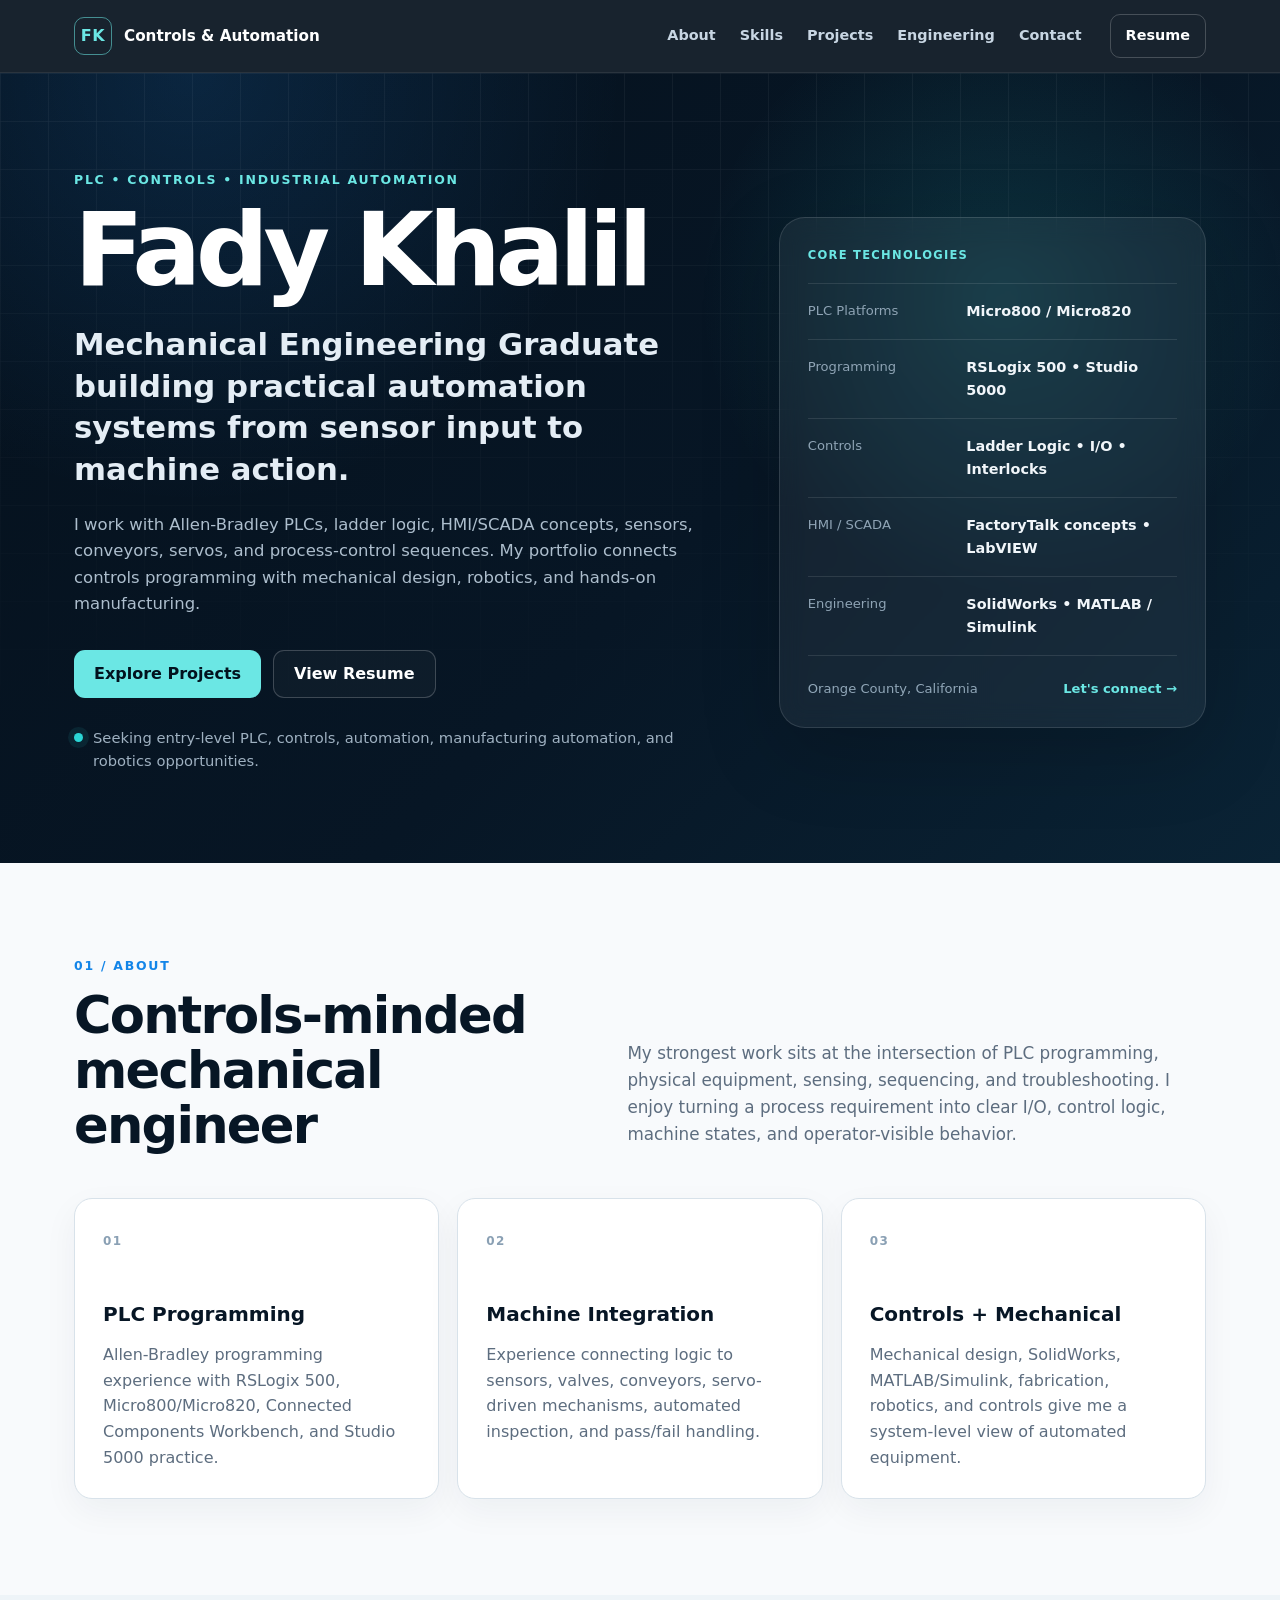
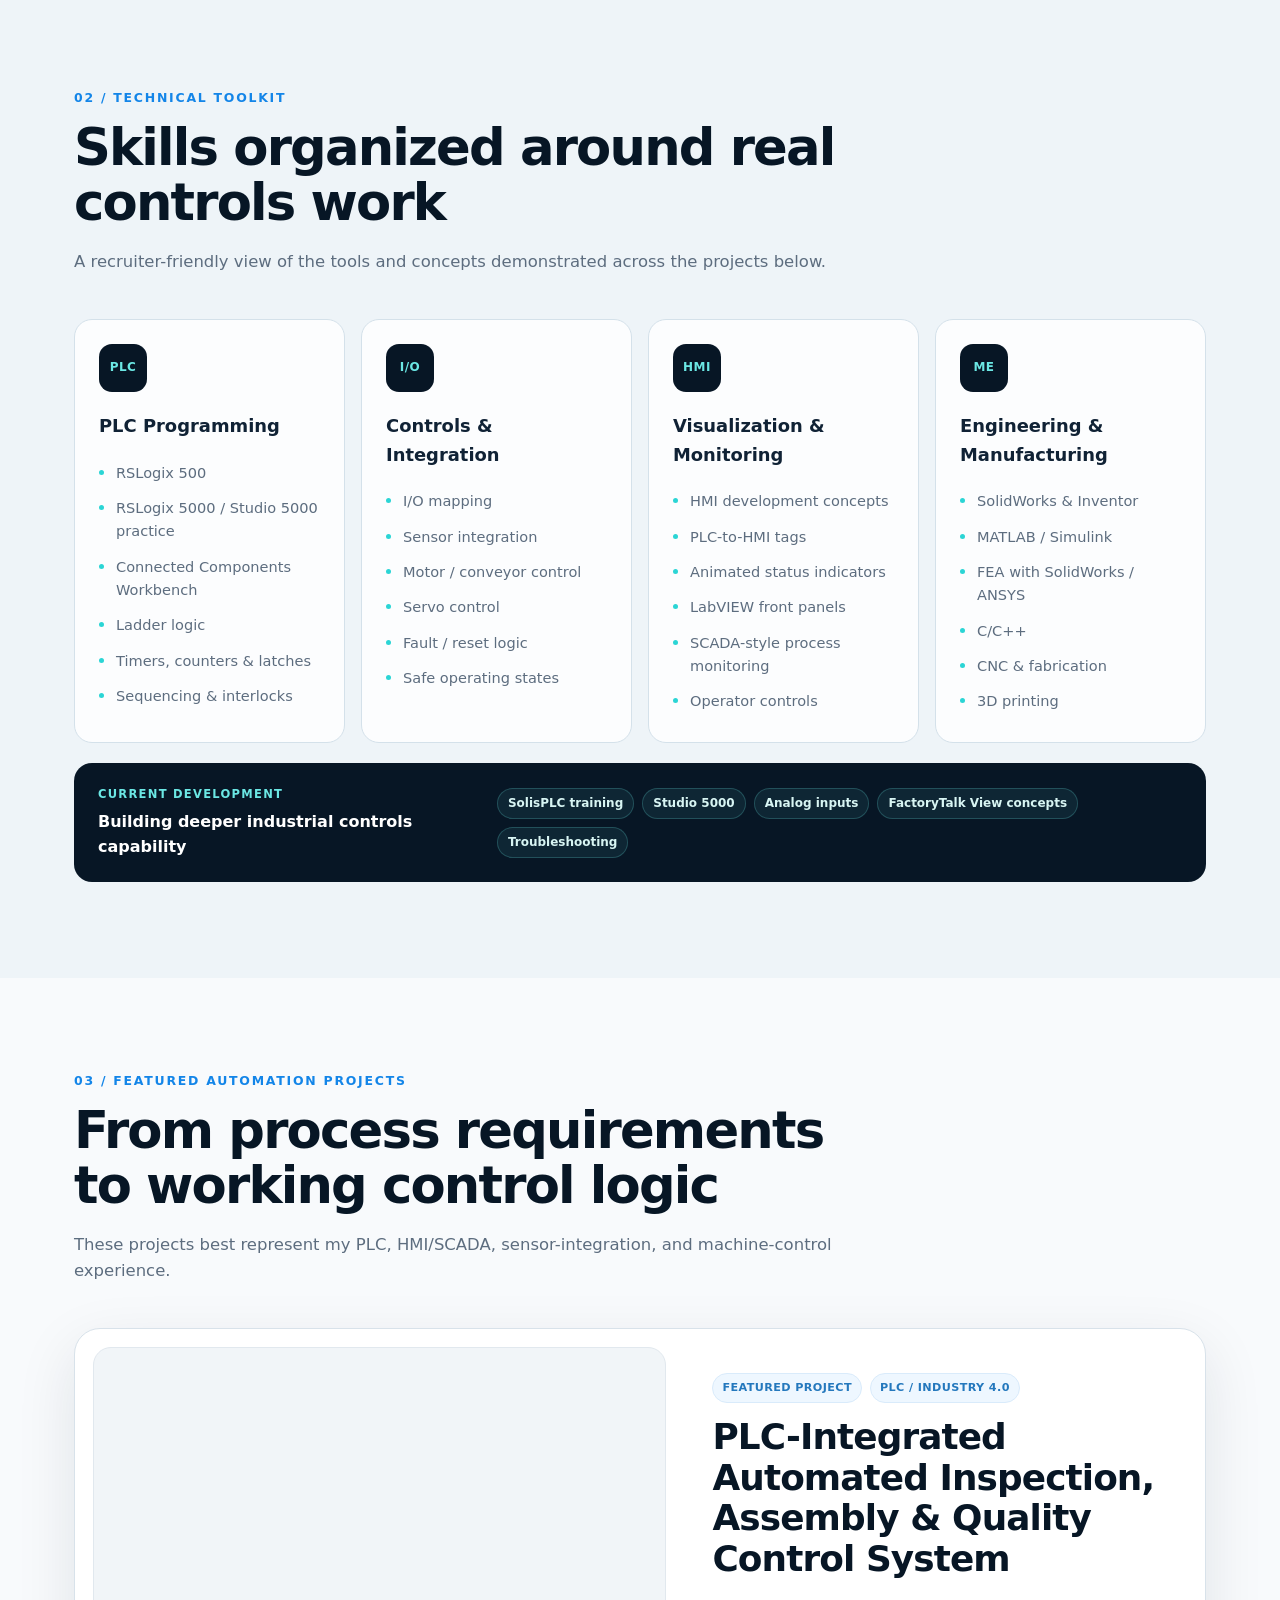
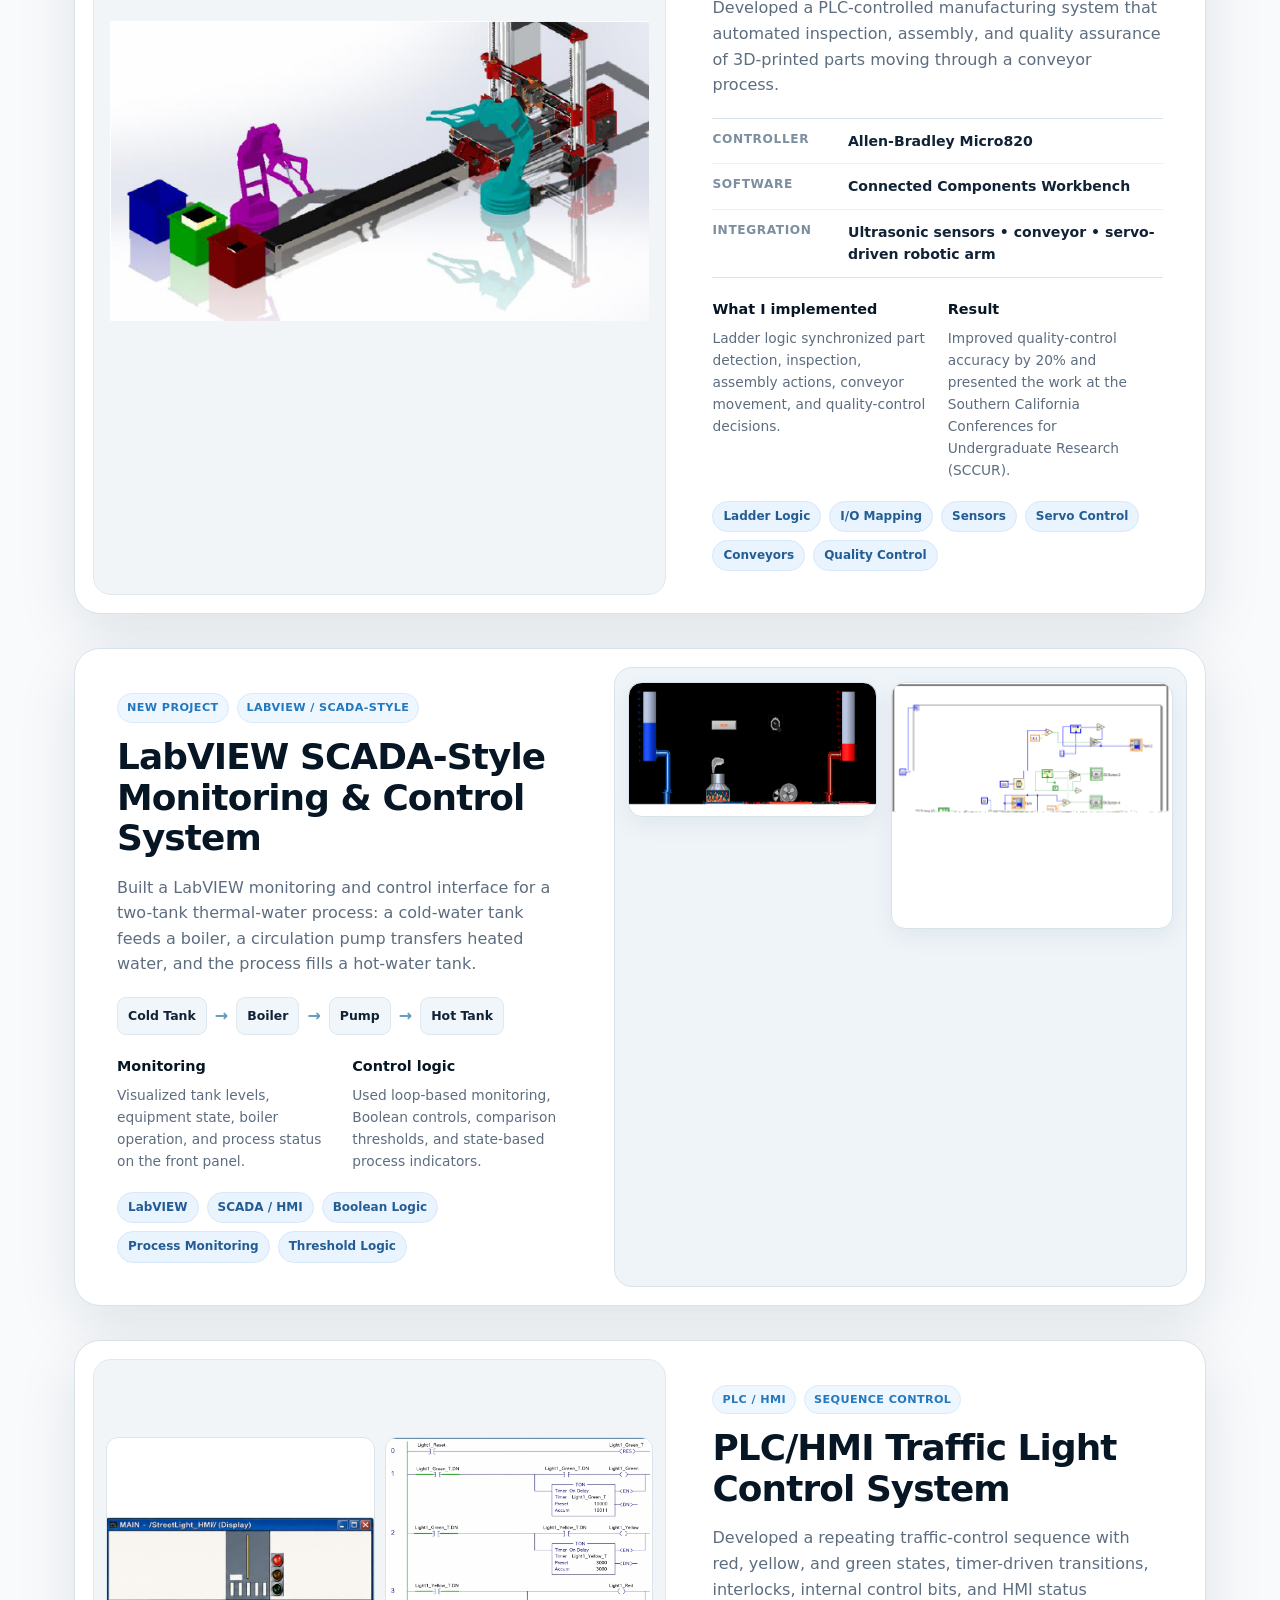
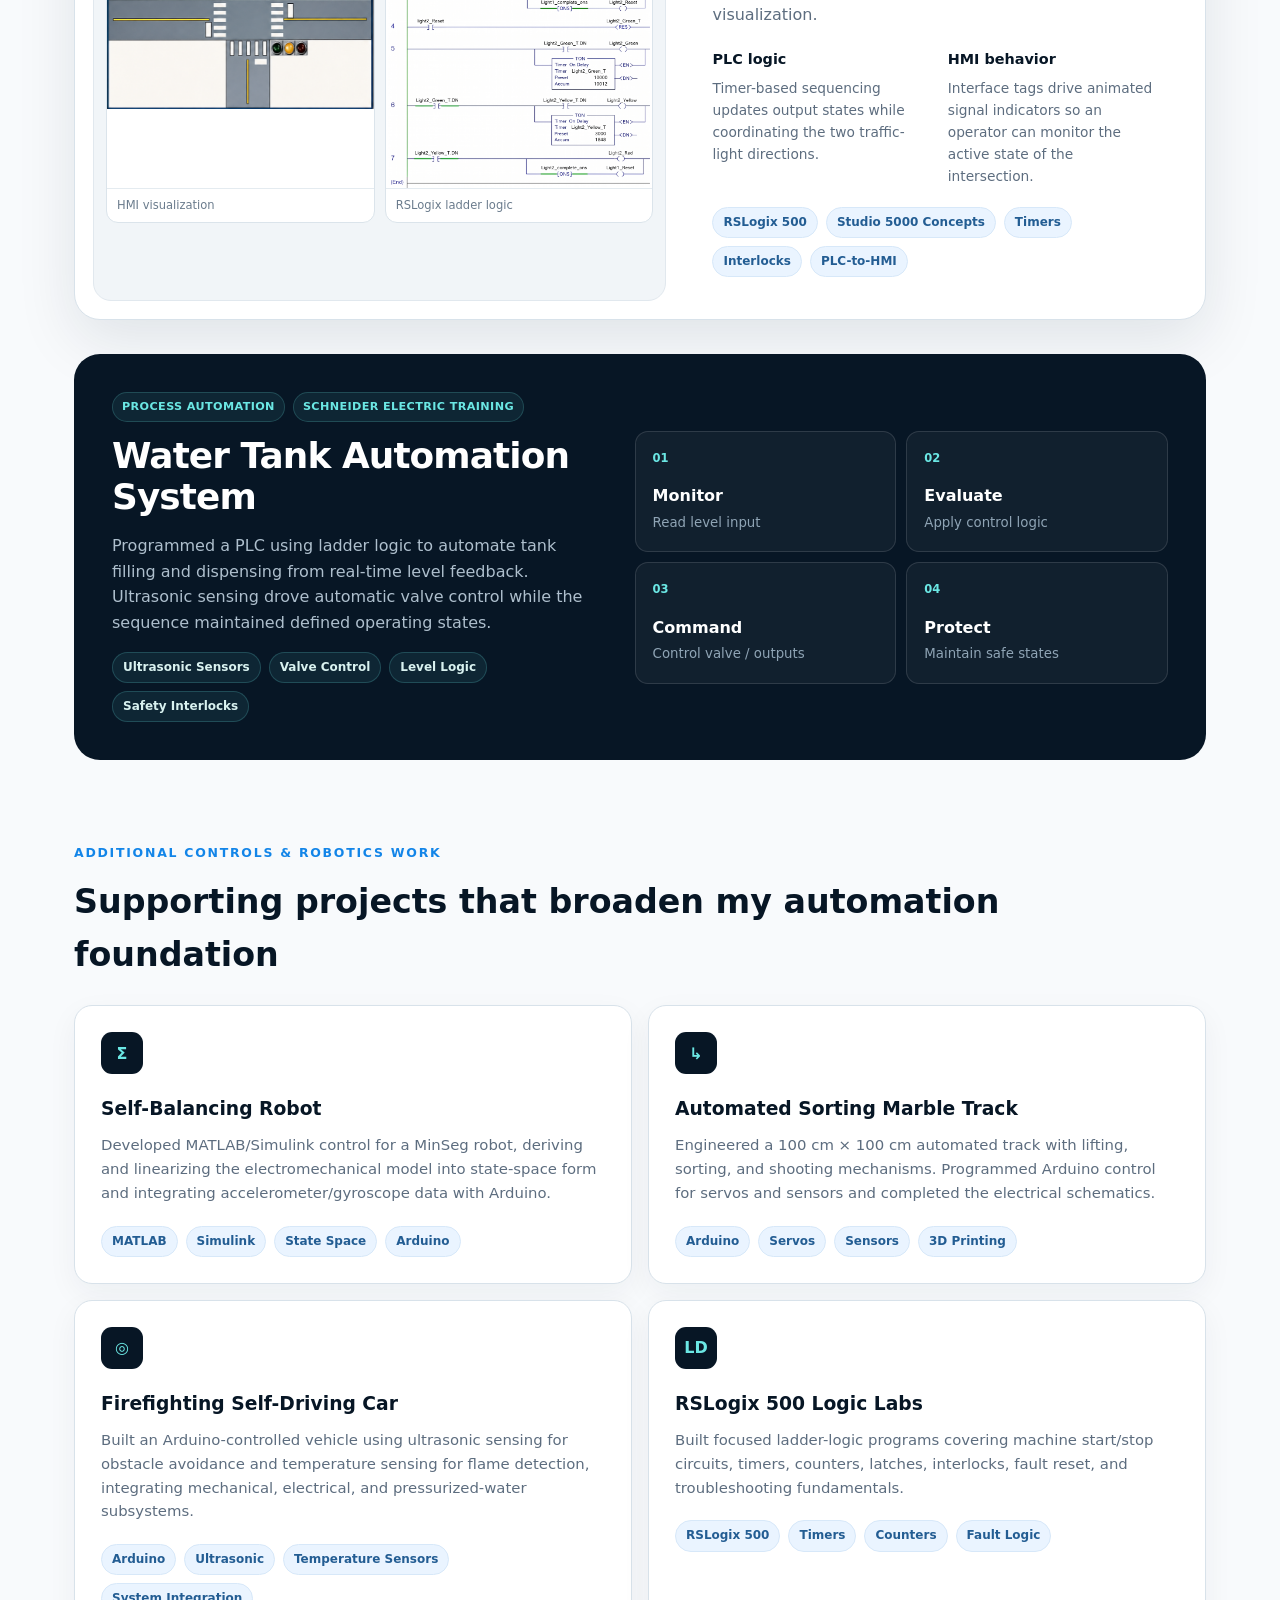
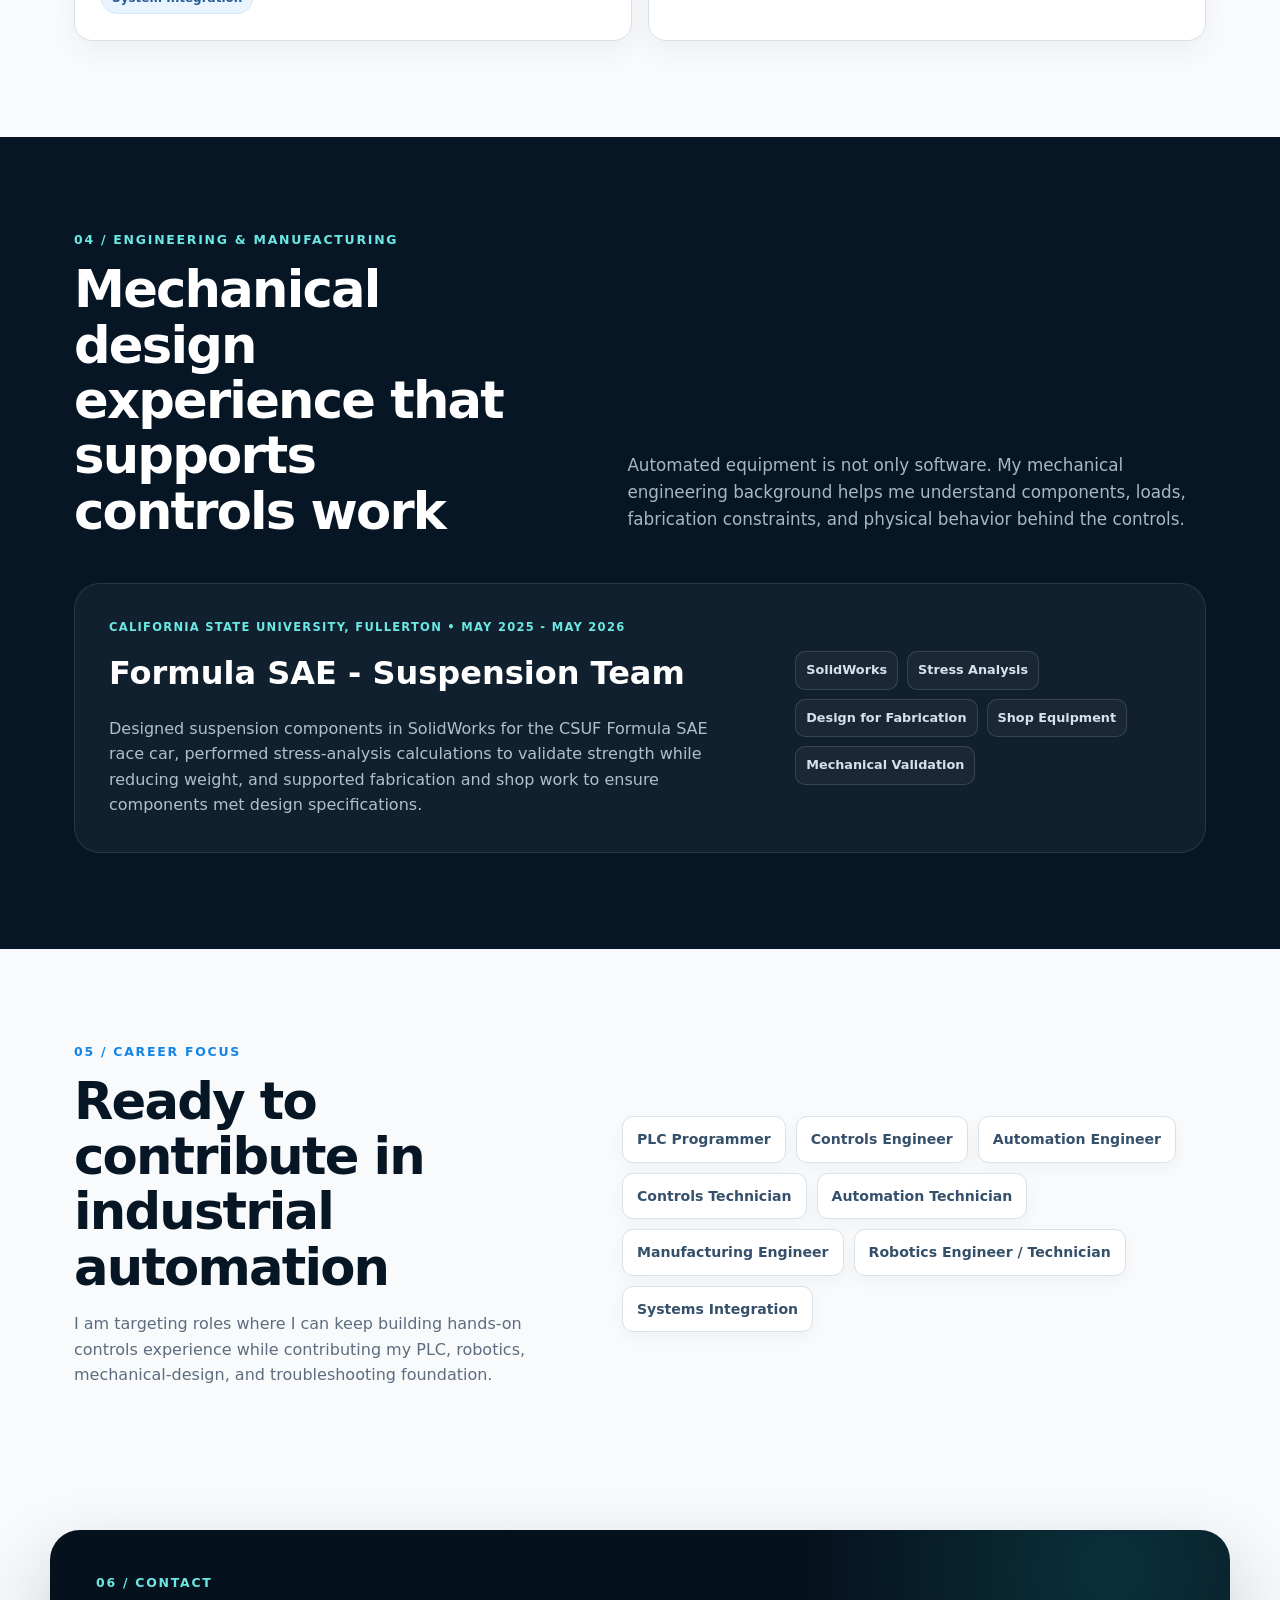
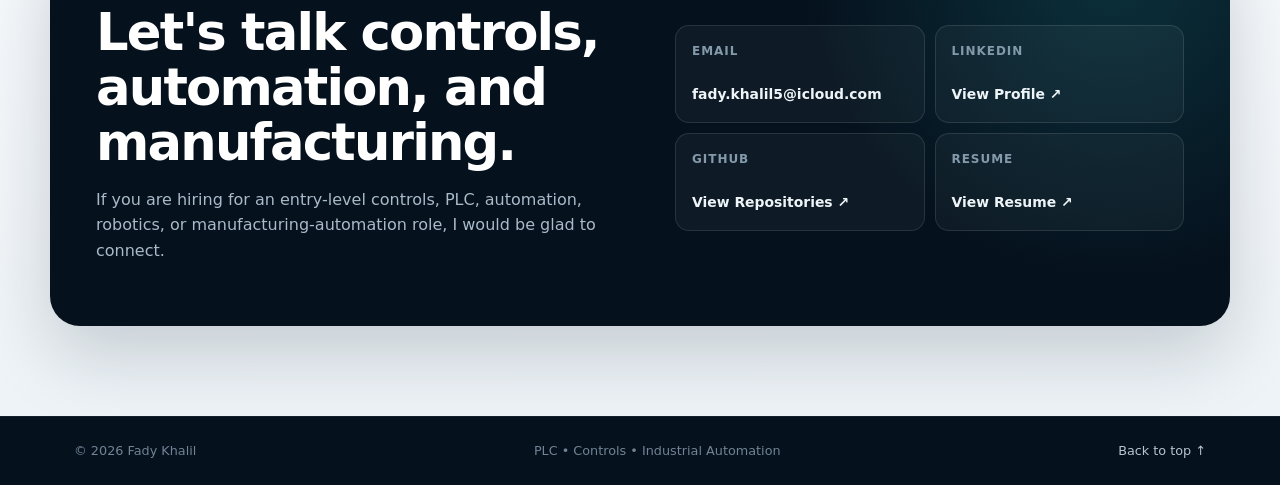
==== commit 233b2eac: "Restore navy/cyan portfolio theme and fix LabVIEW media display" ====
--- a/index.html
+++ b/index.html
@@ -1,375 +1 @@
-<!DOCTYPE html>
-<html lang="en">
-<head>
-  <meta charset="UTF-8" />
-  <meta name="viewport" content="width=device-width, initial-scale=1.0" />
-  <meta name="description" content="Fady Khalil | PLC, Controls, Automation, HMI/SCADA, robotics, and manufacturing systems portfolio." />
-  <meta name="theme-color" content="#0b1c2c" />
-  <title>Fady Khalil | Controls & Automation Portfolio</title>
-  <link rel="preconnect" href="https://fonts.googleapis.com">
-  <link rel="preconnect" href="https://fonts.gstatic.com" crossorigin>
-  <link href="https://fonts.googleapis.com/css2?family=Inter:wght@400;500;600;700;800&display=swap" rel="stylesheet">
-  <link rel="stylesheet" href="style.css" />
-</head>
-<body>
-  <a class="skip-link" href="#main">Skip to content</a>
-
-  <header class="site-header" id="top">
-    <nav class="nav">
-      <a class="brand" href="#top">
-        <span class="brand-mark">FK</span>
-        <span class="brand-text">Fady Khalil</span>
-      </a>
-      <div class="nav-links">
-        <a href="#about">About</a>
-        <a href="#skills">Skills</a>
-        <a href="#projects">Projects</a>
-        <a href="#engineering">Engineering</a>
-        <a href="#contact">Contact</a>
-      </div>
-      <a class="nav-button" href="resume.html" target="_blank" rel="noopener">Resume</a>
-    </nav>
-
-    <section class="hero">
-      <div class="hero-copy">
-        <p class="eyebrow">PLC • Controls • Industrial Automation</p>
-        <h1>Building practical automation systems from sensor input to machine action.</h1>
-        <p class="hero-lead">
-          I am a Mechanical Engineering graduate focused on PLC programming, automation, machine integration, and controls. My work combines Allen-Bradley PLCs, ladder logic, HMI / SCADA concepts, mechanical design, and hands-on system development.
-        </p>
-        <div class="hero-actions">
-          <a class="button button-primary" href="#projects">View Projects</a>
-          <a class="button button-secondary" href="resume.html" target="_blank" rel="noopener">Open Resume</a>
-        </div>
-        <div class="hero-tags">
-          <span>Open to PLC / Controls / Automation roles</span>
-          <span>Orange County, California</span>
-        </div>
-      </div>
-
-      <aside class="hero-panel">
-        <p class="panel-label">Core Technologies</p>
-        <div class="panel-grid">
-          <div><span>Controllers</span><strong>Micro800 / Micro820</strong></div>
-          <div><span>Programming</span><strong>RSLogix 500 • Studio 5000</strong></div>
-          <div><span>Controls</span><strong>Ladder Logic • I/O • Interlocks</strong></div>
-          <div><span>Visualization</span><strong>LabVIEW • HMI / SCADA Concepts</strong></div>
-          <div><span>Engineering</span><strong>SolidWorks • MATLAB / Simulink</strong></div>
-          <div><span>Integration</span><strong>Sensors • Conveyors • Servos</strong></div>
-        </div>
-      </aside>
-    </section>
-  </header>
-
-  <main id="main">
-    <section class="section" id="about">
-      <div class="section-head split">
-        <div>
-          <p class="eyebrow">About</p>
-          <h2>Controls-minded mechanical engineer</h2>
-        </div>
-        <p>
-          My strongest work sits at the intersection of software, hardware, and physical systems. I enjoy taking a process requirement and turning it into clear logic, well-defined machine states, and reliable operator-visible behavior.
-        </p>
-      </div>
-
-      <div class="info-grid three">
-        <article class="info-card">
-          <span class="card-kicker">01</span>
-          <h3>PLC Programming</h3>
-          <p>Allen-Bradley focused work using RSLogix 500, Connected Components Workbench, Micro800/Micro820 platforms, and additional Studio 5000 practice.</p>
-        </article>
-        <article class="info-card">
-          <span class="card-kicker">02</span>
-          <h3>Machine Integration</h3>
-          <p>Experience connecting logic to sensors, conveyors, valves, robotic mechanisms, process sequencing, pass/fail logic, and fault handling.</p>
-        </article>
-        <article class="info-card">
-          <span class="card-kicker">03</span>
-          <h3>Controls + Mechanical</h3>
-          <p>Mechanical design, simulation, fabrication, and robotics experience help me understand the real equipment behind an automation system.</p>
-        </article>
-      </div>
-    </section>
-
-    <section class="section alt-section" id="skills">
-      <div class="section-head">
-        <p class="eyebrow">Skills</p>
-        <h2>Technical toolkit</h2>
-        <p class="section-lead">A recruiter-friendly view of the tools and concepts demonstrated across my projects.</p>
-      </div>
-
-      <div class="info-grid four">
-        <article class="info-card skill-card">
-          <h3>PLC Programming</h3>
-          <ul>
-            <li>RSLogix 500</li>
-            <li>Connected Components Workbench</li>
-            <li>RSLogix / Studio 5000 practice</li>
-            <li>Ladder logic</li>
-            <li>Timers, counters, latches</li>
-            <li>Sequencing & interlocks</li>
-          </ul>
-        </article>
-        <article class="info-card skill-card">
-          <h3>Controls & Integration</h3>
-          <ul>
-            <li>I/O mapping</li>
-            <li>Sensor integration</li>
-            <li>Motor / conveyor control</li>
-            <li>Servo interaction</li>
-            <li>Reset and fault logic</li>
-            <li>Safe operating states</li>
-          </ul>
-        </article>
-        <article class="info-card skill-card">
-          <h3>HMI / Monitoring</h3>
-          <ul>
-            <li>HMI concepts</li>
-            <li>Animated status indicators</li>
-            <li>PLC-to-HMI thinking</li>
-            <li>LabVIEW front panels</li>
-            <li>SCADA-style monitoring</li>
-            <li>Operator controls</li>
-          </ul>
-        </article>
-        <article class="info-card skill-card">
-          <h3>Engineering Tools</h3>
-          <ul>
-            <li>SolidWorks</li>
-            <li>MATLAB / Simulink</li>
-            <li>ANSYS / FEA exposure</li>
-            <li>C / C++</li>
-            <li>Arduino</li>
-            <li>Fabrication / 3D printing</li>
-          </ul>
-        </article>
-      </div>
-
-      <div class="notice-bar">
-        <strong>Current development:</strong>
-        <span>Continuing to deepen industrial automation skills through PLC practice, Studio 5000 work, troubleshooting, analog I/O concepts, and HMI / FactoryTalk-related learning.</span>
-      </div>
-    </section>
-
-    <section class="section" id="projects">
-      <div class="section-head">
-        <p class="eyebrow">Projects</p>
-        <h2>Featured automation work</h2>
-        <p class="section-lead">The projects below best represent my PLC, automation, process-control, and integration experience.</p>
-      </div>
-
-      <article class="project project-featured">
-        <div class="project-media single-media">
-          <img src="images/Automated%20Inspection.png" alt="Automated inspection, assembly and quality control system" loading="lazy" />
-        </div>
-        <div class="project-copy">
-          <div class="pill-row">
-            <span class="pill">Featured Project</span>
-            <span class="pill">PLC / Industry 4.0</span>
-          </div>
-          <h3>PLC-Integrated Automated Inspection, Assembly & Quality Control System</h3>
-          <p class="project-lead">
-            Developed a PLC-controlled manufacturing system that automated inspection, assembly, and quality assurance of 3D-printed parts moving through a conveyor-based process.
-          </p>
-          <div class="fact-grid">
-            <div><span>Controller</span><strong>Allen-Bradley Micro820</strong></div>
-            <div><span>Software</span><strong>Connected Components Workbench</strong></div>
-            <div><span>Integration</span><strong>Ultrasonic sensors • conveyor • servo-driven robotic arm</strong></div>
-          </div>
-          <div class="mini-grid">
-            <div>
-              <h4>What I implemented</h4>
-              <p>Ladder logic coordinated part detection, inspection, assembly actions, conveyor movement, and quality-control decisions.</p>
-            </div>
-            <div>
-              <h4>Outcome</h4>
-              <p>Improved quality-control accuracy by 20% and supported presentation of the work at SCCUR.</p>
-            </div>
-          </div>
-          <div class="tag-row">
-            <span>Ladder Logic</span><span>I/O Mapping</span><span>Sensors</span><span>Servo Control</span><span>Conveyors</span><span>Quality Control</span>
-          </div>
-        </div>
-      </article>
-
-      <article class="project project-labview">
-        <div class="project-media">
-          <div class="labview-stack">
-            <figure class="shot shot-primary">
-              <img src="images/labview_scada_front_panel.png" alt="LabVIEW SCADA-style front panel" loading="lazy" />
-              <figcaption>SCADA-style front panel / operator view</figcaption>
-            </figure>
-            <figure class="shot shot-secondary">
-              <img src="images/labview_block_diagram.png" alt="LabVIEW block diagram code" loading="lazy" />
-              <figcaption>LabVIEW block diagram / code logic</figcaption>
-            </figure>
-          </div>
-        </div>
-        <div class="project-copy">
-          <div class="pill-row">
-            <span class="pill">LabVIEW Project</span>
-            <span class="pill">SCADA-style Monitoring</span>
-          </div>
-          <h3>LabVIEW SCADA-Style Monitoring & Control System</h3>
-          <p class="project-lead">
-            Built a LabVIEW monitoring and control interface for a two-tank thermal-water process where a cold-water tank feeds a boiler, a circulation pump transfers heated water, and the process fills a hot-water tank.
-          </p>
-          <div class="process-flow">
-            <span>Cold Tank</span>
-            <b>→</b>
-            <span>Boiler</span>
-            <b>→</b>
-            <span>Pump</span>
-            <b>→</b>
-            <span>Hot Tank</span>
-          </div>
-          <div class="mini-grid">
-            <div>
-              <h4>Operator side</h4>
-              <p>The front panel shows the process visually, including tank levels, equipment state, boiler behavior, and process status for monitoring.</p>
-            </div>
-            <div>
-              <h4>Code side</h4>
-              <p>The block diagram demonstrates the actual logic using loop-based monitoring, Boolean controls, threshold logic, and state-based behavior.</p>
-            </div>
-          </div>
-          <div class="tag-row">
-            <span>LabVIEW</span><span>SCADA / HMI</span><span>Process Monitoring</span><span>Boolean Logic</span><span>Threshold Logic</span>
-          </div>
-        </div>
-      </article>
-
-      <article class="project">
-        <div class="project-media gallery-two">
-          <figure class="shot">
-            <img src="images/hmi_traffic_light.png" alt="Traffic light HMI visualization" loading="lazy" />
-            <figcaption>HMI visualization</figcaption>
-          </figure>
-          <figure class="shot">
-            <img src="images/logic_traffic_light.png" alt="RSLogix ladder logic for traffic light sequence" loading="lazy" />
-            <figcaption>RSLogix ladder logic</figcaption>
-          </figure>
-        </div>
-        <div class="project-copy">
-          <div class="pill-row">
-            <span class="pill">PLC / HMI</span>
-            <span class="pill">Sequence Control</span>
-          </div>
-          <h3>PLC / HMI Traffic Light Control System</h3>
-          <p class="project-lead">
-            Developed a repeating traffic-light control sequence with timed state changes, internal control bits, logic interlocks, and HMI status visualization.
-          </p>
-          <div class="mini-grid">
-            <div>
-              <h4>PLC logic</h4>
-              <p>Timer-based sequencing updates red, yellow, and green outputs while coordinating two directions of traffic safely.</p>
-            </div>
-            <div>
-              <h4>HMI view</h4>
-              <p>Animated indicators let the operator observe the intersection state in real time.</p>
-            </div>
-          </div>
-          <div class="tag-row">
-            <span>RSLogix 500</span><span>Timers</span><span>Interlocks</span><span>PLC-to-HMI</span><span>Sequence Logic</span>
-          </div>
-        </div>
-      </article>
-
-      <article class="project project-simple">
-        <div class="project-copy wide-copy">
-          <div class="pill-row">
-            <span class="pill">Process Automation</span>
-            <span class="pill">Level Control</span>
-          </div>
-          <h3>Water Tank Automation System</h3>
-          <p class="project-lead">
-            Programmed a PLC using ladder logic to automate tank filling and dispensing from real-time level feedback. Ultrasonic sensing drove automatic valve control while the sequence maintained defined operating states.
-          </p>
-          <div class="sequence-row">
-            <div><strong>01</strong><span>Monitor level input</span></div>
-            <div><strong>02</strong><span>Evaluate logic state</span></div>
-            <div><strong>03</strong><span>Control valves / outputs</span></div>
-            <div><strong>04</strong><span>Maintain safe conditions</span></div>
-          </div>
-          <div class="tag-row">
-            <span>Ultrasonic Sensors</span><span>Valve Control</span><span>Level Logic</span><span>Safety Interlocks</span>
-          </div>
-        </div>
-      </article>
-
-      <div class="section-head subsection-head">
-        <p class="eyebrow">Additional Projects</p>
-        <h2>Supporting controls, robotics, and systems work</h2>
-      </div>
-
-      <div class="info-grid four">
-        <article class="info-card compact-project">
-          <h3>Self-Balancing Robot</h3>
-          <p>Developed MATLAB / Simulink control for a MinSeg robot, deriving and linearizing the electromechanical model into state-space form and integrating accelerometer / gyroscope feedback with Arduino.</p>
-          <div class="tag-row small"><span>MATLAB</span><span>Simulink</span><span>State Space</span><span>Arduino</span></div>
-        </article>
-        <article class="info-card compact-project">
-          <h3>Automated Sorting Marble Track</h3>
-          <p>Engineered an automated marble track with lifting, sorting, and shooting mechanisms. Programmed Arduino control for sensors and servos and produced the electrical schematics.</p>
-          <div class="tag-row small"><span>Arduino</span><span>Servos</span><span>Sensors</span><span>3D Printing</span></div>
-        </article>
-        <article class="info-card compact-project">
-          <h3>Firefighting Self-Driving Car</h3>
-          <p>Built an Arduino-controlled vehicle using ultrasonic sensing for obstacle avoidance and temperature sensing for flame detection while integrating water-delivery subsystems.</p>
-          <div class="tag-row small"><span>Arduino</span><span>Ultrasonic</span><span>Temperature Sensing</span><span>System Integration</span></div>
-        </article>
-        <article class="info-card compact-project">
-          <h3>RSLogix 500 Logic Labs</h3>
-          <p>Built focused ladder-logic exercises covering machine start/stop circuits, timers, counters, latches, interlocks, fault reset, and troubleshooting fundamentals.</p>
-          <div class="tag-row small"><span>RSLogix 500</span><span>Timers</span><span>Counters</span><span>Fault Logic</span></div>
-        </article>
-      </div>
-    </section>
-
-    <section class="section alt-dark" id="engineering">
-      <div class="section-head split light-split">
-        <div>
-          <p class="eyebrow">Engineering Experience</p>
-          <h2>Mechanical design experience that supports controls work</h2>
-        </div>
-        <p>
-          Automated systems are not only software. My mechanical background helps me understand components, packaging, fabrication constraints, and physical behavior behind the controls.
-        </p>
-      </div>
-      <article class="experience-card">
-        <div>
-          <p class="experience-meta">California State University, Fullerton • May 2025 – May 2026</p>
-          <h3>Formula SAE – Suspension Team</h3>
-          <p>Designed suspension components in SolidWorks for the CSUF Formula SAE race car, performed stress-analysis calculations to validate strength while reducing weight, and supported fabrication and shop work to ensure components met design specifications.</p>
-        </div>
-        <div class="tag-row light-tags">
-          <span>SolidWorks</span><span>Stress Analysis</span><span>Design for Fabrication</span><span>Shop Equipment</span><span>Mechanical Validation</span>
-        </div>
-      </article>
-    </section>
-
-    <section class="section" id="contact">
-      <div class="contact-card">
-        <div>
-          <p class="eyebrow">Contact</p>
-          <h2>Let’s talk controls, automation, and manufacturing.</h2>
-          <p>If you are hiring for an entry-level PLC, controls, automation, robotics, or manufacturing-automation role, I would be glad to connect.</p>
-        </div>
-        <div class="contact-links">
-          <a href="mailto:fady.khalil5@icloud.com"><span>Email</span><strong>fady.khalil5@icloud.com</strong></a>
-          <a href="https://www.linkedin.com/in/fady-khalil-84aa421b5" target="_blank" rel="noopener"><span>LinkedIn</span><strong>View profile ↗</strong></a>
-          <a href="https://github.com/FadyKhalil-Control" target="_blank" rel="noopener"><span>GitHub</span><strong>View repositories ↗</strong></a>
-          <a href="resume.html" target="_blank" rel="noopener"><span>Resume</span><strong>Open Resume ↗</strong></a>
-        </div>
-      </div>
-    </section>
-  </main>
-
-  <footer class="footer">
-    <span>© 2026 Fady Khalil</span>
-    <span>PLC • Controls • Industrial Automation</span>
-    <a href="#top">Back to top ↑</a>
-  </footer>
-</body>
-</html>
+<!DOCTYPE html><html lang="en"><head><meta charset="UTF-8"><meta name="viewport" content="width=device-width,initial-scale=1"><meta name="description" content="Fady Khalil - Mechanical Engineering graduate focused on PLC programming, industrial automation, controls, HMI/SCADA, robotics, and manufacturing systems."><meta name="theme-color" content="#071625"><title>Fady Khalil | PLC, Controls & Automation Portfolio</title><link rel="stylesheet" href="style.css"><link rel="stylesheet" href="labview.css"></head><body><a class="skip-link" href="#main">Skip to content</a><nav class="site-nav"><div class="nav-inner"><a class="brand" href="#top"><span class="brand-mark">FK</span><span class="brand-text">Controls & Automation</span></a><div class="nav-links"><a href="#about">About</a><a href="#skills">Skills</a><a href="#projects">Projects</a><a href="#engineering">Engineering</a><a href="#contact">Contact</a></div><a class="nav-cta" href="resume.html" target="_blank" rel="noopener">Resume</a></div></nav><header class="hero" id="top"><div class="hero-grid"><div class="hero-copy"><p class="eyebrow">PLC • Controls • Industrial Automation</p><h1>Fady Khalil</h1><p class="hero-title">Mechanical Engineering Graduate building practical automation systems from sensor input to machine action.</p><p class="hero-summary">I work with Allen-Bradley PLCs, ladder logic, HMI/SCADA concepts, sensors, conveyors, servos, and process-control sequences. My portfolio connects controls programming with mechanical design, robotics, and hands-on manufacturing.</p><div class="hero-actions"><a class="button button-primary" href="#projects">Explore Projects</a><a class="button button-secondary" href="resume.html" target="_blank" rel="noopener">View Resume</a></div><div class="availability"><span class="status-dot"></span><span>Seeking entry-level PLC, controls, automation, manufacturing automation, and robotics opportunities.</span></div></div><aside class="hero-panel"><p class="panel-label">Core technologies</p><div class="tech-stack"><div class="tech-row"><span>PLC Platforms</span><strong>Micro800 / Micro820</strong></div><div class="tech-row"><span>Programming</span><strong>RSLogix 500 • Studio 5000</strong></div><div class="tech-row"><span>Controls</span><strong>Ladder Logic • I/O • Interlocks</strong></div><div class="tech-row"><span>HMI / SCADA</span><strong>FactoryTalk concepts • LabVIEW</strong></div><div class="tech-row"><span>Engineering</span><strong>SolidWorks • MATLAB / Simulink</strong></div></div><div class="panel-footer"><span>Orange County, California</span><a href="#contact">Let's connect →</a></div></aside></div></header><main id="main"><section class="section" id="about"><div class="section-heading split-heading"><div><p class="eyebrow">01 / About</p><h2>Controls-minded mechanical engineer</h2></div><p>My strongest work sits at the intersection of PLC programming, physical equipment, sensing, sequencing, and troubleshooting. I enjoy turning a process requirement into clear I/O, control logic, machine states, and operator-visible behavior.</p></div><div class="value-grid"><article class="value-card"><span class="card-number">01</span><h3>PLC Programming</h3><p>Allen-Bradley programming experience with RSLogix 500, Micro800/Micro820, Connected Components Workbench, and Studio 5000 practice.</p></article><article class="value-card"><span class="card-number">02</span><h3>Machine Integration</h3><p>Experience connecting logic to sensors, valves, conveyors, servo-driven mechanisms, automated inspection, and pass/fail handling.</p></article><article class="value-card"><span class="card-number">03</span><h3>Controls + Mechanical</h3><p>Mechanical design, SolidWorks, MATLAB/Simulink, fabrication, robotics, and controls give me a system-level view of automated equipment.</p></article></div></section><section class="section section-tinted" id="skills"><div class="section-heading"><p class="eyebrow">02 / Technical toolkit</p><h2>Skills organized around real controls work</h2><p class="section-intro">A recruiter-friendly view of the tools and concepts demonstrated across the projects below.</p></div><div class="skills-grid"><article class="skill-card"><div class="skill-icon">PLC</div><h3>PLC Programming</h3><ul class="clean-list"><li>RSLogix 500</li><li>RSLogix 5000 / Studio 5000 practice</li><li>Connected Components Workbench</li><li>Ladder logic</li><li>Timers, counters & latches</li><li>Sequencing & interlocks</li></ul></article><article class="skill-card"><div class="skill-icon">I/O</div><h3>Controls & Integration</h3><ul class="clean-list"><li>I/O mapping</li><li>Sensor integration</li><li>Motor / conveyor control</li><li>Servo control</li><li>Fault / reset logic</li><li>Safe operating states</li></ul></article><article class="skill-card"><div class="skill-icon">HMI</div><h3>Visualization & Monitoring</h3><ul class="clean-list"><li>HMI development concepts</li><li>PLC-to-HMI tags</li><li>Animated status indicators</li><li>LabVIEW front panels</li><li>SCADA-style process monitoring</li><li>Operator controls</li></ul></article><article class="skill-card"><div class="skill-icon">ME</div><h3>Engineering & Manufacturing</h3><ul class="clean-list"><li>SolidWorks & Inventor</li><li>MATLAB / Simulink</li><li>FEA with SolidWorks / ANSYS</li><li>C/C++</li><li>CNC & fabrication</li><li>3D printing</li></ul></article></div><div class="learning-strip"><div><p class="mini-label">Current development</p><strong>Building deeper industrial controls capability</strong></div><div class="chip-group"><span class="chip">SolisPLC training</span><span class="chip">Studio 5000</span><span class="chip">Analog inputs</span><span class="chip">FactoryTalk View concepts</span><span class="chip">Troubleshooting</span></div></div></section><section class="section" id="projects"><div class="section-heading"><p class="eyebrow">03 / Featured automation projects</p><h2>From process requirements to working control logic</h2><p class="section-intro">These projects best represent my PLC, HMI/SCADA, sensor-integration, and machine-control experience.</p></div><article class="feature-project"><div class="feature-media"><img src="images/Automated%20Inspection.png" alt="Automated inspection, assembly, and quality-control system" loading="lazy"></div><div class="feature-content"><div class="project-kicker"><span>Featured Project</span><span>PLC / Industry 4.0</span></div><h3>PLC-Integrated Automated Inspection, Assembly & Quality Control System</h3><p class="project-lead">Developed a PLC-controlled manufacturing system that automated inspection, assembly, and quality assurance of 3D-printed parts moving through a conveyor process.</p><div class="project-facts"><div><span>Controller</span><strong>Allen-Bradley Micro820</strong></div><div><span>Software</span><strong>Connected Components Workbench</strong></div><div><span>Integration</span><strong>Ultrasonic sensors • conveyor • servo-driven robotic arm</strong></div></div><div class="project-detail-grid"><div><h4>What I implemented</h4><p>Ladder logic synchronized part detection, inspection, assembly actions, conveyor movement, and quality-control decisions.</p></div><div><h4>Result</h4><p>Improved quality-control accuracy by 20% and presented the work at the Southern California Conferences for Undergraduate Research (SCCUR).</p></div></div><div class="chip-group"><span class="chip">Ladder Logic</span><span class="chip">I/O Mapping</span><span class="chip">Sensors</span><span class="chip">Servo Control</span><span class="chip">Conveyors</span><span class="chip">Quality Control</span></div></div></article><article class="feature-project feature-project-reverse"><div class="feature-media labview-concept" role="img" aria-label="Process diagram for the LabVIEW two-tank monitoring and control project"><div class="labview-screen"><div class="lv-toolbar"><span></span><span></span><span></span><b>LabVIEW Process Monitor</b></div><div class="lv-process"><div class="tank tank-cold"><span class="level"></span><strong>Cold Tank</strong><small>Level monitoring</small></div><div class="pipe">→</div><div class="equipment boiler"><span>♨</span><strong>Boiler</strong><small>Heating state</small></div><div class="pipe">→</div><div class="equipment pump"><span>◉</span><strong>Pump</strong><small>Circulation</small></div><div class="pipe">→</div><div class="tank tank-hot"><span class="level"></span><strong>Hot Tank</strong><small>Level monitoring</small></div></div><div class="lv-logic"><div><span>WHILE LOOP</span><strong>Continuous Monitoring</strong></div><div><span>BOOLEAN</span><strong>Equipment Commands</strong></div><div><span>COMPARE</span><strong>Threshold Logic</strong></div></div></div></div><div class="feature-content"><div class="project-kicker"><span>New Project</span><span>LabVIEW / SCADA-style</span></div><h3>LabVIEW SCADA-Style Monitoring & Control System</h3><p class="project-lead">Built a LabVIEW monitoring and control interface for a two-tank thermal-water process: a cold-water tank feeds a boiler, a circulation pump transfers heated water, and the process fills a hot-water tank.</p><div class="process-flow"><span>Cold Tank</span><b>→</b><span>Boiler</span><b>→</b><span>Pump</span><b>→</b><span>Hot Tank</span></div><div class="project-detail-grid"><div><h4>Monitoring</h4><p>Visualized tank levels, equipment state, boiler operation, and process status on the front panel.</p></div><div><h4>Control logic</h4><p>Used loop-based monitoring, Boolean controls, comparison thresholds, and state-based process indicators.</p></div></div><div class="chip-group"><span class="chip">LabVIEW</span><span class="chip">SCADA / HMI</span><span class="chip">Boolean Logic</span><span class="chip">Process Monitoring</span><span class="chip">Threshold Logic</span></div></div></article><article class="feature-project"><div class="feature-media dual-gallery"><figure><img src="images/hmi_traffic_light.png" alt="Traffic light HMI" loading="lazy"><figcaption>HMI visualization</figcaption></figure><figure><img src="images/logic_traffic_light.png" alt="RSLogix ladder logic for traffic light sequencing" loading="lazy"><figcaption>RSLogix ladder logic</figcaption></figure></div><div class="feature-content"><div class="project-kicker"><span>PLC / HMI</span><span>Sequence Control</span></div><h3>PLC/HMI Traffic Light Control System</h3><p class="project-lead">Developed a repeating traffic-control sequence with red, yellow, and green states, timer-driven transitions, interlocks, internal control bits, and HMI status visualization.</p><div class="project-detail-grid"><div><h4>PLC logic</h4><p>Timer-based sequencing updates output states while coordinating the two traffic-light directions.</p></div><div><h4>HMI behavior</h4><p>Interface tags drive animated signal indicators so an operator can monitor the active state of the intersection.</p></div></div><div class="chip-group"><span class="chip">RSLogix 500</span><span class="chip">Studio 5000 Concepts</span><span class="chip">Timers</span><span class="chip">Interlocks</span><span class="chip">PLC-to-HMI</span></div></div></article><article class="project-wide"><div class="project-wide-copy"><div class="project-kicker"><span>Process Automation</span><span>Schneider Electric Training</span></div><h3>Water Tank Automation System</h3><p>Programmed a PLC using ladder logic to automate tank filling and dispensing from real-time level feedback. Ultrasonic sensing drove automatic valve control while the sequence maintained defined operating states.</p><div class="chip-group"><span class="chip">Ultrasonic Sensors</span><span class="chip">Valve Control</span><span class="chip">Level Logic</span><span class="chip">Safety Interlocks</span></div></div><div class="control-sequence"><div><span>01</span><strong>Monitor</strong><small>Read level input</small></div><div><span>02</span><strong>Evaluate</strong><small>Apply control logic</small></div><div><span>03</span><strong>Command</strong><small>Control valve / outputs</small></div><div><span>04</span><strong>Protect</strong><small>Maintain safe states</small></div></div></article><div class="subsection-heading"><p class="eyebrow">Additional controls & robotics work</p><h3>Supporting projects that broaden my automation foundation</h3></div><div class="project-card-grid"><article class="compact-project"><div class="compact-icon">Σ</div><h3>Self-Balancing Robot</h3><p>Developed MATLAB/Simulink control for a MinSeg robot, deriving and linearizing the electromechanical model into state-space form and integrating accelerometer/gyroscope data with Arduino.</p><div class="chip-group"><span class="chip">MATLAB</span><span class="chip">Simulink</span><span class="chip">State Space</span><span class="chip">Arduino</span></div></article><article class="compact-project"><div class="compact-icon">↳</div><h3>Automated Sorting Marble Track</h3><p>Engineered a 100 cm × 100 cm automated track with lifting, sorting, and shooting mechanisms. Programmed Arduino control for servos and sensors and completed the electrical schematics.</p><div class="chip-group"><span class="chip">Arduino</span><span class="chip">Servos</span><span class="chip">Sensors</span><span class="chip">3D Printing</span></div></article><article class="compact-project"><div class="compact-icon">◎</div><h3>Firefighting Self-Driving Car</h3><p>Built an Arduino-controlled vehicle using ultrasonic sensing for obstacle avoidance and temperature sensing for flame detection, integrating mechanical, electrical, and pressurized-water subsystems.</p><div class="chip-group"><span class="chip">Arduino</span><span class="chip">Ultrasonic</span><span class="chip">Temperature Sensors</span><span class="chip">System Integration</span></div></article><article class="compact-project"><div class="compact-icon">LD</div><h3>RSLogix 500 Logic Labs</h3><p>Built focused ladder-logic programs covering machine start/stop circuits, timers, counters, latches, interlocks, fault reset, and troubleshooting fundamentals.</p><div class="chip-group"><span class="chip">RSLogix 500</span><span class="chip">Timers</span><span class="chip">Counters</span><span class="chip">Fault Logic</span></div></article></div></section><section class="section section-dark" id="engineering"><div class="section-heading split-heading dark-heading"><div><p class="eyebrow">04 / Engineering & manufacturing</p><h2>Mechanical design experience that supports controls work</h2></div><p>Automated equipment is not only software. My mechanical engineering background helps me understand components, loads, fabrication constraints, and physical behavior behind the controls.</p></div><article class="engineering-feature"><div><p class="mini-label">California State University, Fullerton • May 2025 - May 2026</p><h3>Formula SAE - Suspension Team</h3><p>Designed suspension components in SolidWorks for the CSUF Formula SAE race car, performed stress-analysis calculations to validate strength while reducing weight, and supported fabrication and shop work to ensure components met design specifications.</p></div><div class="engineering-tags"><span>SolidWorks</span><span>Stress Analysis</span><span>Design for Fabrication</span><span>Shop Equipment</span><span>Mechanical Validation</span></div></article></section><section class="section career-section"><div class="career-copy"><p class="eyebrow">05 / Career focus</p><h2>Ready to contribute in industrial automation</h2><p>I am targeting roles where I can keep building hands-on controls experience while contributing my PLC, robotics, mechanical-design, and troubleshooting foundation.</p></div><div class="role-cloud"><span>PLC Programmer</span><span>Controls Engineer</span><span>Automation Engineer</span><span>Controls Technician</span><span>Automation Technician</span><span>Manufacturing Engineer</span><span>Robotics Engineer / Technician</span><span>Systems Integration</span></div></section><section class="contact-section" id="contact"><div class="contact-card"><div><p class="eyebrow">06 / Contact</p><h2>Let's talk controls, automation, and manufacturing.</h2><p>If you are hiring for an entry-level controls, PLC, automation, robotics, or manufacturing-automation role, I would be glad to connect.</p></div><div class="contact-actions"><a class="contact-link" href="mailto:fady.khalil5@icloud.com"><span>Email</span><strong>fady.khalil5@icloud.com</strong></a><a class="contact-link" href="https://www.linkedin.com/in/fady-khalil-84aa421b5" target="_blank" rel="noopener"><span>LinkedIn</span><strong>View Profile ↗</strong></a><a class="contact-link" href="https://github.com/FadyKhalil-Control" target="_blank" rel="noopener"><span>GitHub</span><strong>View Repositories ↗</strong></a><a class="contact-link" href="resume.html" target="_blank" rel="noopener"><span>Resume</span><strong>View Resume ↗</strong></a></div></div></section></main><footer><span>© 2026 Fady Khalil</span><span>PLC • Controls • Industrial Automation</span><a href="#top">Back to top ↑</a></footer></body></html>
--- a/style.css
+++ b/style.css
@@ -1,521 +1,556 @@
 :root {
-  --bg: #f6f9fc;
-  --surface: #ffffff;
-  --surface-soft: #f0f5f9;
-  --text: #0d2236;
-  --muted: #5d7286;
-  --line: #d8e3ec;
-  --accent: #1b6ed1;
-  --accent-dark: #0d4ca1;
-  --dark: #0d1b29;
-  --dark-soft: #12273b;
-  --shadow: 0 18px 40px rgba(10, 31, 53, 0.08);
-  --radius-lg: 28px;
-  --radius-md: 20px;
-  --radius-sm: 14px;
-  --max: 1200px;
+  --navy-950: #05111d;
+  --navy-900: #071625;
+  --navy-800: #0b2236;
+  --navy-700: #14344d;
+  --blue-500: #2797ff;
+  --cyan-400: #2bd5d5;
+  --cyan-300: #6be7e4;
+  --ink: #102235;
+  --muted: #5d6d7f;
+  --soft: #eef4f8;
+  --soft-blue: #eaf4ff;
+  --line: #d8e2ea;
+  --white: #ffffff;
+  --shadow: 0 20px 60px rgba(9, 31, 49, 0.10);
+  --radius-lg: 26px;
+  --radius-md: 18px;
+  --radius-sm: 12px;
+  --max: 1180px;
 }
 
 * { box-sizing: border-box; }
 html { scroll-behavior: smooth; }
 body {
   margin: 0;
-  font-family: 'Inter', system-ui, -apple-system, BlinkMacSystemFont, 'Segoe UI', sans-serif;
-  background: linear-gradient(180deg, #f8fbff 0%, #f3f7fb 100%);
-  color: var(--text);
-  line-height: 1.65;
-}
-img { max-width: 100%; display: block; }
-a { color: inherit; text-decoration: none; }
+  color: var(--ink);
+  background: #f8fafc;
+  font-family: Inter, ui-sans-serif, system-ui, -apple-system, BlinkMacSystemFont, "Segoe UI", sans-serif;
+  line-height: 1.6;
+  -webkit-font-smoothing: antialiased;
+}
+img { max-width: 100%; }
+a { color: inherit; }
 
 .skip-link {
+  position: fixed;
+  top: 10px;
+  left: 10px;
+  z-index: 200;
+  transform: translateY(-160%);
+  padding: 10px 14px;
+  background: var(--white);
+  color: var(--navy-900);
+  border-radius: 8px;
+  font-weight: 700;
+}
+.skip-link:focus { transform: translateY(0); }
+
+.site-nav {
+  position: sticky;
+  top: 0;
+  z-index: 100;
+  background: rgba(5, 17, 29, 0.92);
+  backdrop-filter: blur(16px);
+  border-bottom: 1px solid rgba(255,255,255,0.08);
+}
+.nav-inner {
+  max-width: var(--max);
+  margin: 0 auto;
+  min-height: 72px;
+  padding: 0 24px;
+  display: flex;
+  align-items: center;
+  gap: 28px;
+}
+.brand {
+  display: inline-flex;
+  align-items: center;
+  gap: 12px;
+  text-decoration: none;
+  color: var(--white);
+  font-weight: 800;
+  margin-right: auto;
+}
+.brand-mark {
+  width: 38px;
+  height: 38px;
+  display: grid;
+  place-items: center;
+  border: 1px solid rgba(107, 231, 228, 0.55);
+  color: var(--cyan-300);
+  border-radius: 10px;
+  letter-spacing: 0.04em;
+}
+.brand-text { font-size: 0.95rem; }
+.nav-links { display: flex; align-items: center; gap: 24px; }
+.nav-links a {
+  color: #c8d6e3;
+  text-decoration: none;
+  font-size: 0.9rem;
+  font-weight: 650;
+}
+.nav-links a:hover, .nav-links a:focus { color: var(--white); }
+.nav-cta {
+  text-decoration: none;
+  border: 1px solid rgba(255,255,255,0.2);
+  color: var(--white);
+  padding: 9px 15px;
+  border-radius: 10px;
+  font-weight: 750;
+  font-size: 0.9rem;
+}
+.nav-cta:hover { border-color: var(--cyan-300); color: var(--cyan-300); }
+
+.hero {
+  position: relative;
+  overflow: hidden;
+  background:
+    radial-gradient(circle at 78% 28%, rgba(43,213,213,0.15), transparent 26%),
+    radial-gradient(circle at 15% 0%, rgba(39,151,255,0.15), transparent 32%),
+    linear-gradient(135deg, var(--navy-950) 0%, var(--navy-900) 56%, #0a2335 100%);
+  color: var(--white);
+}
+.hero::after {
+  content: "";
   position: absolute;
-  left: -999px;
-  top: auto;
-}
-.skip-link:focus {
-  left: 16px;
-  top: 16px;
-  z-index: 200;
-  background: #fff;
-  padding: 10px 14px;
-  border-radius: 10px;
-}
-
-.site-header {
-  padding: 20px 24px 0;
-}
-
-.nav, .hero, .section, .footer {
-  width: min(var(--max), 100%);
+  inset: 0;
+  opacity: 0.08;
+  background-image:
+    linear-gradient(rgba(255,255,255,0.6) 1px, transparent 1px),
+    linear-gradient(90deg, rgba(255,255,255,0.6) 1px, transparent 1px);
+  background-size: 48px 48px;
+  mask-image: linear-gradient(to bottom, black, transparent 85%);
+  pointer-events: none;
+}
+.hero-grid {
+  position: relative;
+  z-index: 1;
+  max-width: var(--max);
   margin: 0 auto;
-}
-
-.nav {
+  min-height: 690px;
+  padding: 100px 24px 90px;
+  display: grid;
+  grid-template-columns: 1.2fr 0.8fr;
+  align-items: center;
+  gap: 64px;
+}
+.eyebrow {
+  margin: 0 0 14px;
+  color: #1385e8;
+  font-size: 0.78rem;
+  line-height: 1.2;
+  font-weight: 850;
+  letter-spacing: 0.14em;
+  text-transform: uppercase;
+}
+.hero .eyebrow, .section-dark .eyebrow, .contact-section .eyebrow { color: var(--cyan-300); }
+.hero h1 {
+  margin: 0;
+  font-size: clamp(3.5rem, 8vw, 6.6rem);
+  letter-spacing: -0.055em;
+  line-height: 0.94;
+}
+.hero-title {
+  max-width: 780px;
+  margin: 26px 0 0;
+  font-size: clamp(1.35rem, 2.4vw, 2rem);
+  line-height: 1.35;
+  color: #e4edf5;
+  font-weight: 650;
+}
+.hero-summary {
+  max-width: 720px;
+  margin: 22px 0 0;
+  color: #adbecd;
+  font-size: 1.03rem;
+}
+.hero-actions { display: flex; flex-wrap: wrap; gap: 12px; margin-top: 32px; }
+.button {
+  display: inline-flex;
+  align-items: center;
+  justify-content: center;
+  min-height: 48px;
+  padding: 0 20px;
+  border-radius: 11px;
+  text-decoration: none;
+  font-weight: 800;
+  transition: transform .2s ease, border-color .2s ease, background .2s ease;
+}
+.button:hover { transform: translateY(-2px); }
+.button-primary { color: #02121e; background: var(--cyan-300); }
+.button-primary:hover { background: #8af1ed; }
+.button-secondary { color: var(--white); border: 1px solid rgba(255,255,255,0.2); background: rgba(255,255,255,0.03); }
+.button-secondary:hover { border-color: rgba(255,255,255,0.45); }
+.availability {
   display: flex;
-  align-items: center;
+  gap: 10px;
+  align-items: flex-start;
+  margin-top: 28px;
+  max-width: 690px;
+  color: #9fb1c1;
+  font-size: 0.92rem;
+}
+.status-dot {
+  width: 9px;
+  height: 9px;
+  margin-top: 7px;
+  flex: 0 0 auto;
+  border-radius: 50%;
+  background: var(--cyan-400);
+  box-shadow: 0 0 0 6px rgba(43,213,213,0.09);
+}
+.hero-panel {
+  border: 1px solid rgba(255,255,255,0.12);
+  border-radius: var(--radius-lg);
+  background: rgba(255,255,255,0.055);
+  box-shadow: 0 24px 80px rgba(0,0,0,0.18);
+  backdrop-filter: blur(12px);
+  padding: 28px;
+}
+.panel-label, .mini-label {
+  margin: 0 0 18px;
+  text-transform: uppercase;
+  letter-spacing: 0.11em;
+  font-size: 0.72rem;
+  font-weight: 850;
+}
+.panel-label { color: var(--cyan-300); }
+.tech-stack { border-top: 1px solid rgba(255,255,255,0.1); }
+.tech-row {
+  padding: 16px 0;
+  display: grid;
+  grid-template-columns: 0.8fr 1.2fr;
+  gap: 18px;
+  border-bottom: 1px solid rgba(255,255,255,0.1);
+}
+.tech-row span { color: #8fa4b5; font-size: 0.82rem; }
+.tech-row strong { font-size: 0.9rem; color: #f1f6fa; }
+.panel-footer {
+  margin-top: 22px;
+  display: flex;
+  gap: 18px;
   justify-content: space-between;
-  gap: 20px;
-  padding: 14px 18px;
-  background: rgba(255,255,255,0.75);
-  border: 1px solid rgba(216,227,236,0.8);
-  backdrop-filter: blur(10px);
-  border-radius: 18px;
-  position: sticky;
-  top: 16px;
-  z-index: 100;
-}
-
-.brand {
-  display: flex;
-  align-items: center;
-  gap: 12px;
-  min-width: fit-content;
-}
-.brand-mark {
-  width: 42px;
-  height: 42px;
-  border-radius: 12px;
+  align-items: center;
+  font-size: 0.82rem;
+  color: #91a7b8;
+}
+.panel-footer a { color: var(--cyan-300); font-weight: 800; text-decoration: none; }
+
+.section {
+  max-width: var(--max);
+  margin: 0 auto;
+  padding: 96px 24px;
+}
+.section-tinted {
+  max-width: none;
+  padding-left: max(24px, calc((100vw - var(--max)) / 2 + 24px));
+  padding-right: max(24px, calc((100vw - var(--max)) / 2 + 24px));
+  background: var(--soft);
+}
+.section-heading { max-width: 800px; margin-bottom: 44px; }
+.section-heading h2, .contact-card h2, .career-copy h2 {
+  margin: 0;
+  color: var(--navy-900);
+  font-size: clamp(2rem, 4vw, 3.35rem);
+  line-height: 1.08;
+  letter-spacing: -0.035em;
+}
+.section-intro { margin: 18px 0 0; color: var(--muted); font-size: 1.03rem; }
+.split-heading {
+  max-width: none;
+  display: grid;
+  grid-template-columns: 0.9fr 1.1fr;
+  gap: 80px;
+  align-items: end;
+}
+.split-heading > p { margin: 0 0 6px; color: var(--muted); font-size: 1.05rem; }
+
+.value-grid { display: grid; grid-template-columns: repeat(3, 1fr); gap: 18px; }
+.value-card {
+  position: relative;
+  min-height: 260px;
+  padding: 28px;
+  border: 1px solid var(--line);
+  border-radius: var(--radius-md);
+  background: var(--white);
+  box-shadow: 0 12px 34px rgba(17, 46, 68, 0.05);
+}
+.card-number { color: #8aa0b4; font-size: 0.75rem; font-weight: 850; letter-spacing: .12em; }
+.value-card h3 { margin: 46px 0 12px; color: var(--navy-900); font-size: 1.25rem; }
+.value-card p { margin: 0; color: var(--muted); }
+
+.skills-grid { display: grid; grid-template-columns: repeat(4, 1fr); gap: 16px; }
+.skill-card {
+  padding: 24px;
+  border: 1px solid #d4e1ea;
+  border-radius: var(--radius-md);
+  background: rgba(255,255,255,0.83);
+}
+.skill-icon {
+  width: 48px;
+  height: 48px;
   display: grid;
   place-items: center;
-  background: linear-gradient(135deg, var(--accent), #5ca0f5);
-  color: #fff;
-  font-weight: 800;
-}
-.brand-text { font-weight: 700; }
-
-.nav-links {
-  display: flex;
-  gap: 22px;
-  color: var(--muted);
-  font-weight: 500;
-}
-.nav-links a:hover { color: var(--text); }
-.nav-button, .button {
+  border-radius: 13px;
+  background: var(--navy-900);
+  color: var(--cyan-300);
+  font-size: 0.75rem;
+  font-weight: 900;
+  letter-spacing: .04em;
+}
+.skill-card h3 { margin: 20px 0 14px; font-size: 1.12rem; }
+.clean-list { list-style: none; padding: 0; margin: 0; color: var(--muted); font-size: 0.91rem; }
+.clean-list li { position: relative; padding: 6px 0 6px 17px; }
+.clean-list li::before { content: ""; position: absolute; left: 0; top: 15px; width: 5px; height: 5px; border-radius: 50%; background: var(--cyan-400); }
+.learning-strip {
+  margin-top: 20px;
+  padding: 22px 24px;
+  display: grid;
+  grid-template-columns: 0.7fr 1.3fr;
+  gap: 30px;
+  align-items: center;
+  border-radius: var(--radius-md);
+  background: var(--navy-900);
+  color: var(--white);
+}
+.learning-strip .mini-label { margin-bottom: 5px; color: var(--cyan-300); }
+.chip-group { display: flex; flex-wrap: wrap; gap: 8px; }
+.chip {
   display: inline-flex;
   align-items: center;
-  justify-content: center;
+  min-height: 30px;
+  padding: 5px 10px;
   border-radius: 999px;
-  font-weight: 700;
-  transition: .2s ease;
-}
-.nav-button {
-  padding: 12px 18px;
-  background: var(--text);
-  color: #fff;
-}
-.nav-button:hover { transform: translateY(-1px); }
-
-.hero {
-  display: grid;
-  grid-template-columns: 1.4fr .95fr;
-  gap: 28px;
+  background: var(--soft-blue);
+  border: 1px solid #d7e8f9;
+  color: #235d93;
+  font-size: 0.75rem;
+  font-weight: 750;
+}
+.learning-strip .chip { color: #d8f5f3; border-color: rgba(107,231,228,0.22); background: rgba(107,231,228,0.08); }
+
+.feature-project {
+  display: grid;
+  grid-template-columns: 1.08fr 0.92fr;
+  gap: 32px;
   align-items: stretch;
-  padding: 44px 0 24px;
-}
-.hero-copy, .hero-panel {
-  background: var(--surface);
+  margin-bottom: 34px;
+  padding: 18px;
+  border: 1px solid var(--line);
   border-radius: var(--radius-lg);
+  background: var(--white);
+  box-shadow: var(--shadow);
+}
+.feature-project-reverse { grid-template-columns: 0.92fr 1.08fr; }
+.feature-project-reverse .feature-media { order: 2; }
+.feature-project-reverse .feature-content { order: 1; }
+.feature-media {
+  min-height: 460px;
+  display: grid;
+  place-items: center;
+  overflow: hidden;
+  border-radius: calc(var(--radius-lg) - 8px);
+  background: #f1f5f8;
+  border: 1px solid #e1e8ee;
+}
+.feature-media > img { width: 100%; height: 100%; object-fit: contain; padding: 16px; }
+.feature-content { padding: 26px 24px 24px 14px; display: flex; flex-direction: column; justify-content: center; }
+.feature-project-reverse .feature-content { padding-left: 24px; padding-right: 14px; }
+.project-kicker { display: flex; flex-wrap: wrap; gap: 8px; margin-bottom: 14px; }
+.project-kicker span {
+  color: #2478bd;
+  background: #eef7ff;
+  border: 1px solid #d9ebfb;
+  border-radius: 999px;
+  padding: 5px 9px;
+  font-size: 0.7rem;
+  font-weight: 850;
+  letter-spacing: .035em;
+  text-transform: uppercase;
+}
+.feature-content h3, .project-wide h3 {
+  margin: 0;
+  font-size: clamp(1.6rem, 2.8vw, 2.45rem);
+  line-height: 1.13;
+  letter-spacing: -0.025em;
+  color: var(--navy-900);
+}
+.project-lead { margin: 16px 0 20px; color: var(--muted); }
+.project-facts { border-top: 1px solid var(--line); border-bottom: 1px solid var(--line); margin-bottom: 20px; }
+.project-facts div { display: grid; grid-template-columns: 0.55fr 1.45fr; gap: 16px; padding: 11px 0; }
+.project-facts div + div { border-top: 1px solid #edf1f4; }
+.project-facts span { color: #7c8e9f; font-size: 0.76rem; font-weight: 750; text-transform: uppercase; letter-spacing: .05em; }
+.project-facts strong { font-size: .88rem; }
+.project-detail-grid { display: grid; grid-template-columns: 1fr 1fr; gap: 20px; margin-bottom: 20px; }
+.project-detail-grid h4 { margin: 0 0 6px; font-size: .9rem; color: var(--navy-900); }
+.project-detail-grid p { margin: 0; color: var(--muted); font-size: .86rem; }
+.dual-gallery, .labview-gallery {
+  padding: 12px;
+  align-content: center;
+  gap: 10px;
+}
+.dual-gallery { grid-template-columns: 1fr 1fr; }
+.labview-gallery { grid-template-columns: 1fr; }
+.dual-gallery figure, .labview-gallery figure { margin: 0; width: 100%; overflow: hidden; border-radius: 12px; background: #fff; border: 1px solid #dbe4eb; }
+.dual-gallery img { width: 100%; height: 350px; object-fit: contain; display: block; }
+.labview-gallery img { width: 100%; height: 205px; object-fit: contain; display: block; background: #fff; }
+.dual-gallery figcaption, .labview-gallery figcaption { padding: 7px 10px; border-top: 1px solid #e4ebf0; color: #6b7c8d; font-size: .72rem; }
+.process-flow { display: flex; flex-wrap: wrap; gap: 8px; align-items: center; margin: 0 0 20px; }
+.process-flow span { background: #f1f6fa; border: 1px solid #dce7ee; border-radius: 9px; padding: 8px 10px; font-size: .78rem; font-weight: 800; }
+.process-flow b { color: #5e99be; }
+
+.project-wide {
+  margin: 34px 0 86px;
+  display: grid;
+  grid-template-columns: 0.95fr 1.05fr;
+  gap: 40px;
+  align-items: center;
+  border-radius: var(--radius-lg);
+  background: var(--navy-900);
+  color: var(--white);
+  padding: 38px;
+}
+.project-wide h3 { color: var(--white); }
+.project-wide-copy > p { color: #aebfcd; }
+.project-wide .project-kicker span { background: rgba(107,231,228,0.08); border-color: rgba(107,231,228,0.19); color: var(--cyan-300); }
+.project-wide .chip { color: #d9f2f0; border-color: rgba(107,231,228,0.2); background: rgba(107,231,228,0.08); }
+.control-sequence { display: grid; grid-template-columns: repeat(2, 1fr); gap: 10px; }
+.control-sequence div { padding: 17px; border: 1px solid rgba(255,255,255,0.12); border-radius: 13px; background: rgba(255,255,255,0.045); }
+.control-sequence span { display: block; color: var(--cyan-300); font-size: .72rem; font-weight: 850; }
+.control-sequence strong { display: block; margin-top: 16px; }
+.control-sequence small { color: #8fa4b5; }
+.subsection-heading { margin-bottom: 24px; }
+.subsection-heading h3 { margin: 0; font-size: clamp(1.6rem, 2.6vw, 2.25rem); color: var(--navy-900); }
+.project-card-grid { display: grid; grid-template-columns: repeat(2, 1fr); gap: 16px; }
+.compact-project {
+  padding: 26px;
   border: 1px solid var(--line);
-  box-shadow: var(--shadow);
-}
-.hero-copy {
-  padding: 44px;
-}
-.hero h1 {
-  margin: 10px 0 16px;
-  font-size: clamp(2.2rem, 4vw, 4.3rem);
-  line-height: 1.05;
-  letter-spacing: -0.04em;
-}
-.hero-lead {
-  max-width: 62ch;
-  font-size: 1.06rem;
-  color: var(--muted);
-}
-.eyebrow {
-  margin: 0;
-  text-transform: uppercase;
-  letter-spacing: .12em;
-  font-size: .78rem;
-  font-weight: 800;
-  color: var(--accent);
-}
-.hero-actions {
-  display: flex;
-  flex-wrap: wrap;
-  gap: 14px;
-  margin-top: 28px;
-}
-.button { padding: 14px 22px; }
-.button-primary { background: var(--accent); color: #fff; }
-.button-primary:hover { background: var(--accent-dark); }
-.button-secondary {
-  background: #eef4fa;
-  color: var(--text);
-  border: 1px solid var(--line);
-}
-.hero-tags {
-  display: flex;
-  flex-wrap: wrap;
-  gap: 10px;
-  margin-top: 26px;
-}
-.hero-tags span, .pill, .tag-row span, .process-flow span {
-  display: inline-flex;
-  align-items: center;
-  padding: 8px 12px;
-  border-radius: 999px;
-}
-.hero-tags span {
-  background: #eef5ff;
-  color: #18477d;
-  border: 1px solid #cfe0f6;
-  font-weight: 600;
-}
-.hero-panel {
-  padding: 30px;
-  background: linear-gradient(180deg, #0f2235 0%, #13293d 100%);
-  color: #eff7ff;
-}
-.panel-label {
-  margin: 0 0 20px;
-  color: #9fc4ee;
-  font-weight: 700;
-  text-transform: uppercase;
-  letter-spacing: .08em;
-  font-size: .8rem;
-}
-.panel-grid {
-  display: grid;
-  gap: 14px;
-}
-.panel-grid div {
-  padding: 16px;
-  border-radius: 16px;
-  background: rgba(255,255,255,0.06);
-  border: 1px solid rgba(255,255,255,0.08);
-}
-.panel-grid span {
-  display: block;
-  font-size: .85rem;
-  color: #b8d1ea;
-  margin-bottom: 4px;
-}
-.panel-grid strong { font-size: 1rem; }
-
-.section {
-  padding: 34px 0 10px;
-}
-.section-head {
-  margin-bottom: 22px;
-}
-.section-head h2 {
-  font-size: clamp(1.8rem, 3vw, 2.7rem);
-  margin: 8px 0 10px;
-  line-height: 1.1;
-}
-.section-lead, .section-head p:not(.eyebrow), .project-lead, .info-card p, .experience-card p, .contact-card p {
-  color: var(--muted);
-}
-.split {
-  display: grid;
-  grid-template-columns: 1.15fr 1fr;
-  gap: 24px;
-  align-items: end;
-}
-
-.info-grid {
-  display: grid;
-  gap: 18px;
-}
-.info-grid.three { grid-template-columns: repeat(3, 1fr); }
-.info-grid.four { grid-template-columns: repeat(4, 1fr); }
-.info-card {
-  background: var(--surface);
-  border: 1px solid var(--line);
-  border-radius: 22px;
-  padding: 24px;
-  box-shadow: var(--shadow);
-}
-.info-card h3 { margin-top: 0; margin-bottom: 10px; }
-.card-kicker {
-  display: inline-flex;
-  font-weight: 800;
-  color: var(--accent);
-  margin-bottom: 12px;
-}
-.skill-card ul {
-  margin: 0;
-  padding-left: 18px;
-  color: var(--muted);
-}
-.skill-card li + li { margin-top: 6px; }
-
-.alt-section {
-  background: linear-gradient(180deg, rgba(225,236,248,0.45), rgba(240,245,250,0.25));
-  border-radius: 28px;
-  padding: 32px 22px 22px;
-}
-.notice-bar {
-  margin-top: 20px;
-  background: #0f2235;
-  color: #dcecff;
-  border-radius: 18px;
-  padding: 18px 20px;
-  border: 1px solid rgba(255,255,255,0.08);
-}
-.notice-bar strong { color: #fff; margin-right: 10px; }
-
-.project {
-  display: grid;
-  grid-template-columns: 1.08fr .92fr;
-  gap: 24px;
-  align-items: stretch;
-  margin: 22px 0;
-}
-.project-featured, .project-labview, .project-simple, .experience-card, .contact-card {
-  background: var(--surface);
-  border: 1px solid var(--line);
-  border-radius: 28px;
-  box-shadow: var(--shadow);
-}
-.project-media, .project-copy {
-  min-width: 0;
-}
-.project-media {
-  padding: 22px;
-}
-.single-media img, .shot img {
-  width: 100%;
-  border-radius: 18px;
-  border: 1px solid var(--line);
-  background: #fff;
-}
-.project-copy {
-  padding: 28px 30px 28px 8px;
-}
-.project-copy h3 {
-  margin: 14px 0 10px;
-  font-size: clamp(1.5rem, 2.6vw, 2.3rem);
-  line-height: 1.08;
-}
-.pill-row, .tag-row {
-  display: flex;
-  flex-wrap: wrap;
-  gap: 10px;
-}
-.pill {
-  background: #edf4fd;
-  color: #1b5da8;
-  border: 1px solid #cfe0f6;
-  font-size: .82rem;
-  font-weight: 800;
-  text-transform: uppercase;
-  letter-spacing: .04em;
-}
-.fact-grid {
-  display: grid;
-  grid-template-columns: repeat(3, 1fr);
-  gap: 12px;
-  margin: 18px 0 18px;
-}
-.fact-grid div, .mini-grid div {
-  background: #f7fafc;
-  border: 1px solid var(--line);
-  border-radius: 16px;
-  padding: 16px;
-}
-.fact-grid span {
-  display: block;
-  font-size: .78rem;
-  text-transform: uppercase;
-  letter-spacing: .08em;
-  color: var(--accent);
-  margin-bottom: 8px;
-  font-weight: 800;
-}
-.mini-grid {
-  display: grid;
-  grid-template-columns: repeat(2, 1fr);
-  gap: 12px;
-  margin-bottom: 18px;
-}
-.mini-grid h4 {
-  margin: 0 0 6px;
-}
-.tag-row span {
-  background: #eef5fb;
-  border: 1px solid #d6e3ef;
-  color: #244764;
-  font-size: .9rem;
-  font-weight: 600;
-}
-.tag-row.small span {
-  font-size: .82rem;
-  padding: 7px 10px;
-}
-.gallery-two, .labview-stack {
-  display: grid;
-  gap: 16px;
-}
-.shot {
-  margin: 0;
-  padding: 14px;
-  background: #fff;
-  border: 1px solid var(--line);
-  border-radius: 20px;
-}
-.shot figcaption {
-  margin-top: 10px;
-  font-size: .92rem;
-  font-weight: 700;
-  color: #456077;
-}
-.project-labview .project-media {
-  background: linear-gradient(180deg, #eef4f8 0%, #f8fbfd 100%);
-  border-radius: 28px 0 0 28px;
-}
-.labview-stack {
-  align-content: start;
-}
-.shot-primary img {
-  min-height: 300px;
-  object-fit: contain;
-}
-.shot-secondary img {
-  min-height: 220px;
-  object-fit: contain;
-}
-.process-flow {
-  display: flex;
-  flex-wrap: wrap;
-  align-items: center;
-  gap: 10px;
-  margin: 18px 0;
-}
-.process-flow span {
-  background: #edf4fd;
-  border: 1px solid #d1e2f8;
-  color: #164c8a;
-  font-weight: 700;
-}
-.process-flow b {
-  color: var(--accent);
-  font-size: 1.15rem;
-}
-.project-simple {
-  grid-template-columns: 1fr;
-}
-.wide-copy {
-  padding: 30px;
-}
-.sequence-row {
-  display: grid;
-  grid-template-columns: repeat(4, 1fr);
-  gap: 12px;
-  margin: 18px 0;
-}
-.sequence-row div {
-  background: #f7fafc;
-  border: 1px solid var(--line);
-  border-radius: 16px;
-  padding: 16px;
-}
-.sequence-row strong {
-  display: block;
-  font-size: 1.1rem;
-  color: var(--accent);
-  margin-bottom: 8px;
-}
-.subsection-head {
-  margin-top: 30px;
-}
-
-.alt-dark {
-  background: linear-gradient(180deg, #0f2134 0%, #12283b 100%);
-  border-radius: 28px;
-  padding: 30px 22px 24px;
-  color: #eef7ff;
-}
-.light-split p:not(.eyebrow), .alt-dark .experience-card p, .alt-dark .experience-meta {
-  color: #bed1e4;
-}
-.experience-card {
-  padding: 28px;
-  background: rgba(255,255,255,0.04);
-  border: 1px solid rgba(255,255,255,0.09);
-}
-.experience-card h3 { margin-top: 8px; }
-.experience-meta {
-  margin: 0;
-  text-transform: uppercase;
-  letter-spacing: .08em;
-  font-size: .78rem;
-  font-weight: 700;
-}
-.light-tags span {
-  background: rgba(255,255,255,0.08);
-  border: 1px solid rgba(255,255,255,0.12);
-  color: #eef7ff;
-}
-
+  border-radius: var(--radius-md);
+  background: var(--white);
+  box-shadow: 0 10px 30px rgba(10, 37, 58, 0.05);
+}
+.compact-icon { width: 42px; height: 42px; display: grid; place-items: center; border-radius: 11px; background: var(--navy-900); color: var(--cyan-300); font-weight: 900; }
+.compact-project h3 { margin: 20px 0 10px; color: var(--navy-900); }
+.compact-project p { margin: 0 0 20px; color: var(--muted); font-size: .93rem; }
+
+.section-dark {
+  max-width: none;
+  padding-left: max(24px, calc((100vw - var(--max)) / 2 + 24px));
+  padding-right: max(24px, calc((100vw - var(--max)) / 2 + 24px));
+  background: var(--navy-900);
+  color: var(--white);
+}
+.dark-heading h2 { color: var(--white); }
+.dark-heading > p { color: #a6b8c6; }
+.engineering-feature {
+  padding: 34px;
+  display: grid;
+  grid-template-columns: 1.25fr .75fr;
+  gap: 60px;
+  align-items: center;
+  border: 1px solid rgba(255,255,255,0.1);
+  border-radius: var(--radius-lg);
+  background: rgba(255,255,255,0.045);
+}
+.engineering-feature .mini-label { color: var(--cyan-300); margin-bottom: 12px; }
+.engineering-feature h3 { margin: 0 0 12px; font-size: 2rem; }
+.engineering-feature p { color: #afc0cd; margin-bottom: 0; }
+.engineering-tags { display: flex; flex-wrap: wrap; gap: 9px; }
+.engineering-tags span { padding: 8px 10px; border-radius: 10px; color: #d6e2eb; border: 1px solid rgba(255,255,255,0.13); background: rgba(255,255,255,0.04); font-size: .8rem; font-weight: 750; }
+
+.career-section { display: grid; grid-template-columns: 0.9fr 1.1fr; gap: 70px; align-items: center; }
+.career-copy p:last-child { color: var(--muted); }
+.role-cloud { display: flex; flex-wrap: wrap; gap: 10px; }
+.role-cloud span { padding: 11px 14px; border-radius: 11px; background: var(--white); border: 1px solid var(--line); box-shadow: 0 6px 18px rgba(10,35,55,.04); color: #35506a; font-weight: 750; font-size: .88rem; }
+
+.contact-section {
+  padding: 30px 24px 90px;
+  background: linear-gradient(to bottom, #f8fafc 0%, #edf3f7 100%);
+}
 .contact-card {
-  display: grid;
-  grid-template-columns: 1fr .95fr;
-  gap: 24px;
-  padding: 30px;
-}
-.contact-card h2 {
-  margin: 8px 0 10px;
-  font-size: clamp(1.8rem, 3vw, 2.6rem);
-}
-.contact-links {
-  display: grid;
-  gap: 12px;
-}
-.contact-links a {
-  padding: 18px 20px;
-  border-radius: 18px;
-  background: #f7fafc;
-  border: 1px solid var(--line);
-}
-.contact-links span {
-  display: block;
-  font-size: .82rem;
-  text-transform: uppercase;
-  letter-spacing: .08em;
-  color: var(--accent);
-  margin-bottom: 6px;
-  font-weight: 800;
-}
-.contact-links strong { font-size: 1rem; }
-
-.footer {
+  max-width: var(--max);
+  margin: 0 auto;
+  padding: 46px;
+  display: grid;
+  grid-template-columns: 1fr 1fr;
+  gap: 70px;
+  align-items: center;
+  border-radius: 30px;
+  color: var(--white);
+  background:
+    radial-gradient(circle at 90% 10%, rgba(43,213,213,.16), transparent 28%),
+    var(--navy-950);
+  box-shadow: 0 28px 75px rgba(5, 22, 37, 0.18);
+}
+.contact-card h2 { color: var(--white); }
+.contact-card > div > p:last-child { color: #a9bac8; }
+.contact-actions { display: grid; grid-template-columns: 1fr 1fr; gap: 10px; }
+.contact-link { min-height: 98px; padding: 16px; display: flex; flex-direction: column; justify-content: space-between; gap: 16px; text-decoration: none; border: 1px solid rgba(255,255,255,.11); border-radius: 14px; background: rgba(255,255,255,.04); }
+.contact-link:hover { border-color: rgba(107,231,228,.42); background: rgba(107,231,228,.06); }
+.contact-link span { color: #839aaa; font-size: .75rem; text-transform: uppercase; letter-spacing: .08em; font-weight: 800; }
+.contact-link strong { color: #eef5f8; font-size: .87rem; overflow-wrap: anywhere; }
+
+footer {
+  padding: 24px max(24px, calc((100vw - var(--max)) / 2 + 24px));
   display: flex;
   justify-content: space-between;
   gap: 20px;
-  padding: 24px 0 40px;
-  color: var(--muted);
-  font-size: .95rem;
-}
-
-@media (max-width: 1100px) {
-  .hero, .project, .contact-card, .split { grid-template-columns: 1fr; }
-  .info-grid.four { grid-template-columns: repeat(2, 1fr); }
-  .info-grid.three { grid-template-columns: 1fr; }
-  .project-copy { padding: 0 24px 24px; }
-  .project-labview .project-media { border-radius: 28px 28px 0 0; }
+  flex-wrap: wrap;
+  color: #718394;
+  background: var(--navy-950);
+  border-top: 1px solid rgba(255,255,255,.06);
+  font-size: .8rem;
+}
+footer a { color: #b6c5d0; text-decoration: none; }
+
+@media (max-width: 1050px) {
   .nav-links { display: none; }
-}
-
-@media (max-width: 760px) {
-  .site-header { padding: 12px 14px 0; }
-  .nav { padding: 12px 14px; }
-  .hero-copy, .hero-panel, .info-card, .contact-card, .project-copy, .project-media, .wide-copy { padding: 20px; }
-  .hero { padding-top: 24px; }
-  .info-grid.four, .fact-grid, .mini-grid, .sequence-row, .contact-card { grid-template-columns: 1fr; }
-  .footer { flex-direction: column; padding: 22px 14px 34px; }
-  .section { padding-top: 26px; }
-  .alt-section, .alt-dark { padding: 20px 14px; }
-}
+  .hero-grid { grid-template-columns: 1fr; min-height: 0; padding-top: 80px; }
+  .hero-panel { max-width: 700px; }
+  .skills-grid { grid-template-columns: repeat(2, 1fr); }
+  .feature-project, .feature-project-reverse { grid-template-columns: 1fr; }
+  .feature-project-reverse .feature-media, .feature-project-reverse .feature-content { order: initial; }
+  .feature-content, .feature-project-reverse .feature-content { padding: 22px 14px 18px; }
+  .feature-media { min-height: 360px; }
+  .dual-gallery img { height: 300px; }
+  .labview-gallery img { height: 250px; }
+  .project-wide { grid-template-columns: 1fr; }
+}
+
+@media (max-width: 780px) {
+  .brand-text { display: none; }
+  .nav-inner { min-height: 64px; }
+  .hero-grid { padding: 66px 20px 68px; gap: 42px; }
+  .hero h1 { font-size: clamp(3.3rem, 19vw, 5rem); }
+  .section, .section-tinted, .section-dark { padding-top: 72px; padding-bottom: 72px; }
+  .split-heading, .career-section, .contact-card, .engineering-feature, .learning-strip { grid-template-columns: 1fr; gap: 28px; }
+  .value-grid, .project-card-grid { grid-template-columns: 1fr; }
+  .skills-grid { grid-template-columns: 1fr; }
+  .value-card { min-height: 0; }
+  .value-card h3 { margin-top: 30px; }
+  .feature-project { margin-left: -6px; margin-right: -6px; padding: 10px; }
+  .feature-media { min-height: 280px; }
+  .dual-gallery { grid-template-columns: 1fr; }
+  .dual-gallery img { height: auto; max-height: 330px; }
+  .labview-gallery img { height: auto; max-height: 310px; }
+  .project-detail-grid { grid-template-columns: 1fr; gap: 14px; }
+  .project-facts div { grid-template-columns: 1fr; gap: 2px; }
+  .project-wide { padding: 26px; margin-bottom: 64px; }
+  .contact-actions { grid-template-columns: 1fr; }
+  .contact-card { padding: 30px 24px; }
+}
+
+@media (max-width: 480px) {
+  .nav-cta { padding: 8px 12px; }
+  .hero-actions .button { width: 100%; }
+  .hero-panel { padding: 20px; }
+  .tech-row { grid-template-columns: 1fr; gap: 3px; }
+  .panel-footer { flex-direction: column; align-items: flex-start; }
+  .control-sequence { grid-template-columns: 1fr; }
+}
+
+@media (prefers-reduced-motion: reduce) {
+  html { scroll-behavior: auto; }
+  .button { transition: none; }
+}
--- a/labview.css
+++ b/labview.css
@@ -0,0 +1,54 @@
+/* LabVIEW media fix layered over the restored navy/cyan portfolio theme. The existing image files are the original screenshots extracted from the portfolio PDF; this layout displays each entire image without cropping. */
+.labview-concept {
+  min-height: 0 !important;
+  display: grid !important;
+  grid-template-columns: minmax(0, 1.55fr) minmax(280px, .9fr) !important;
+  gap: 16px;
+  align-items: start;
+  padding: 14px;
+  background: #eef4f8 !important;
+  border: 1px solid #d8e2ea;
+  border-radius: 18px;
+  overflow: visible !important;
+}
+
+.labview-concept > * {
+  display: none !important;
+}
+
+.labview-concept::before,
+.labview-concept::after {
+  content: "";
+  display: block;
+  width: 100%;
+  background-color: #fff;
+  background-repeat: no-repeat;
+  background-position: center;
+  background-size: contain;
+  border: 1px solid #d8e2ea;
+  border-radius: 14px;
+  box-shadow: 0 8px 24px rgba(9, 31, 49, .06);
+}
+
+.labview-concept::before {
+  aspect-ratio: 1192 / 637;
+  background-image: url('images/labview_scada_front_panel.png');
+}
+
+.labview-concept::after {
+  aspect-ratio: 955 / 836;
+  background-image: url('images/labview_block_diagram.png');
+}
+
+@media (max-width: 900px) {
+  .labview-concept {
+    grid-template-columns: 1fr !important;
+  }
+}
+
+@media (max-width: 620px) {
+  .labview-concept {
+    padding: 8px;
+    gap: 10px;
+  }
+}
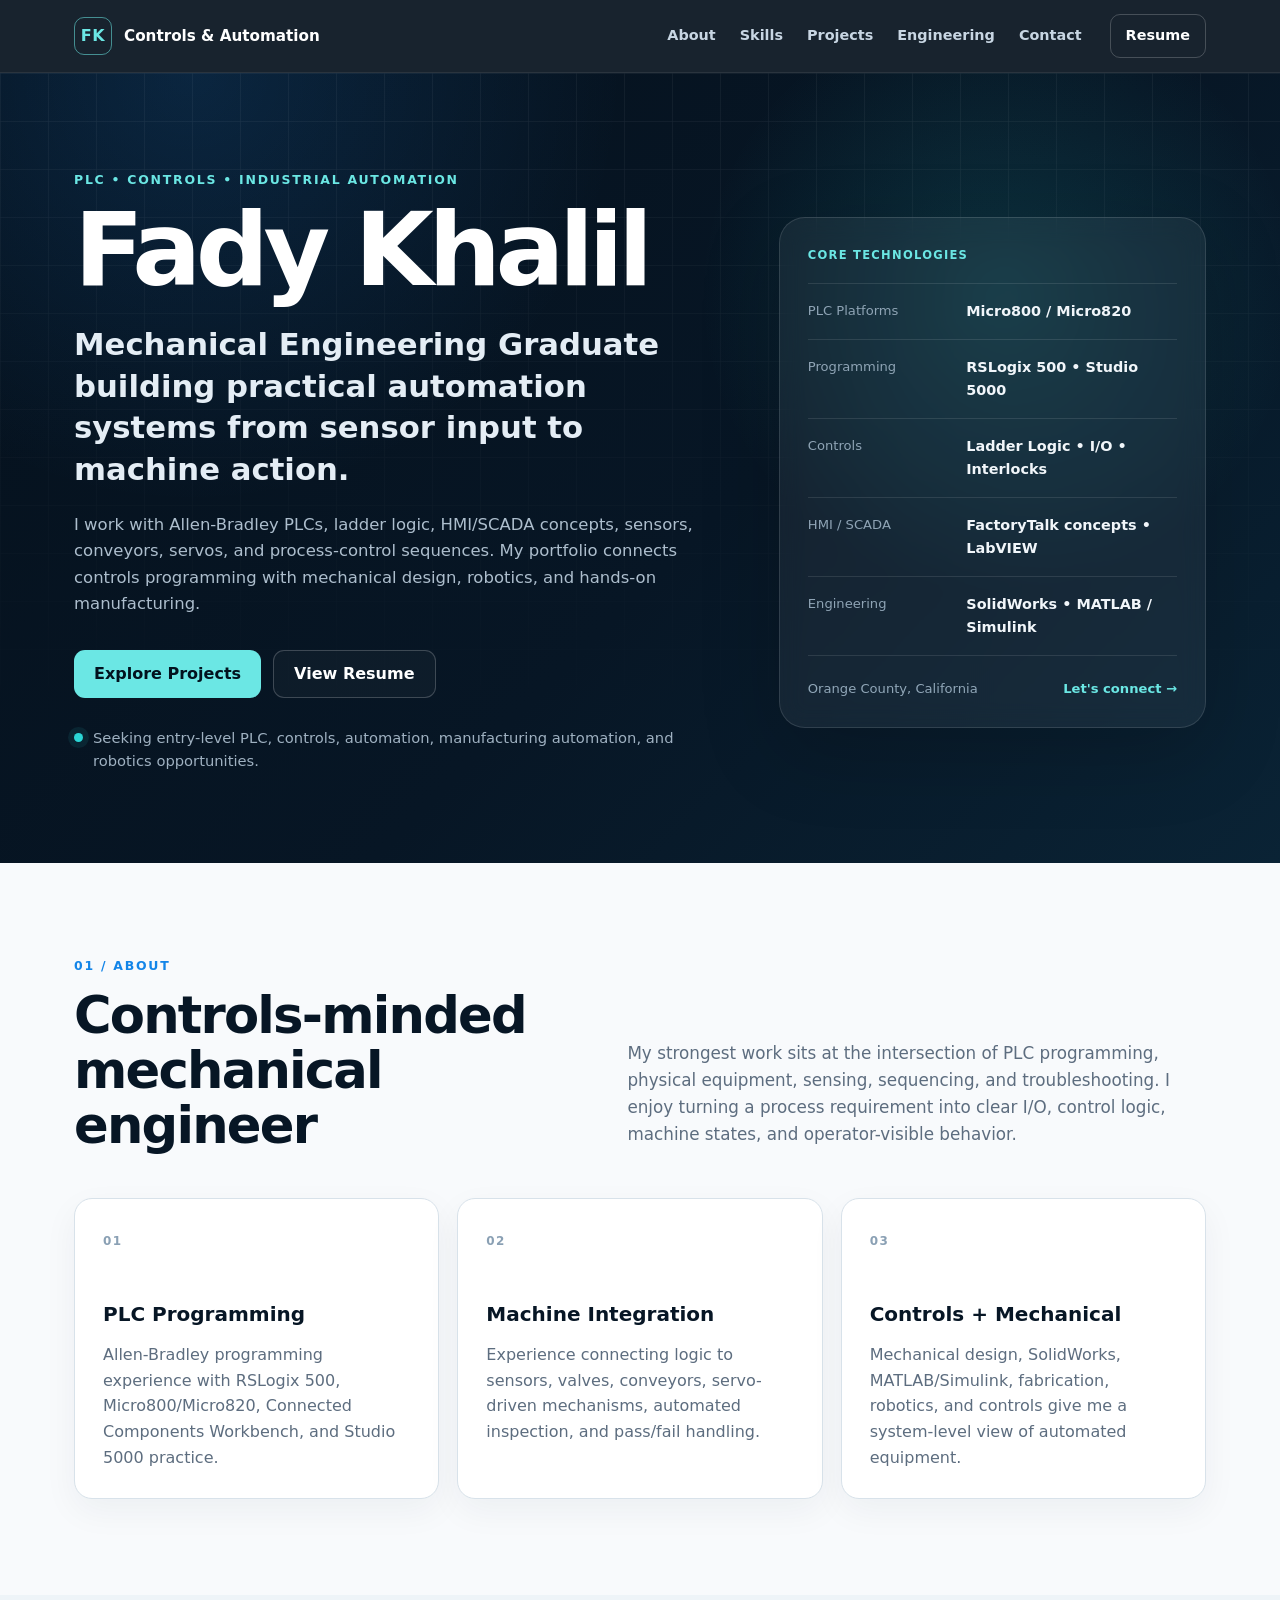
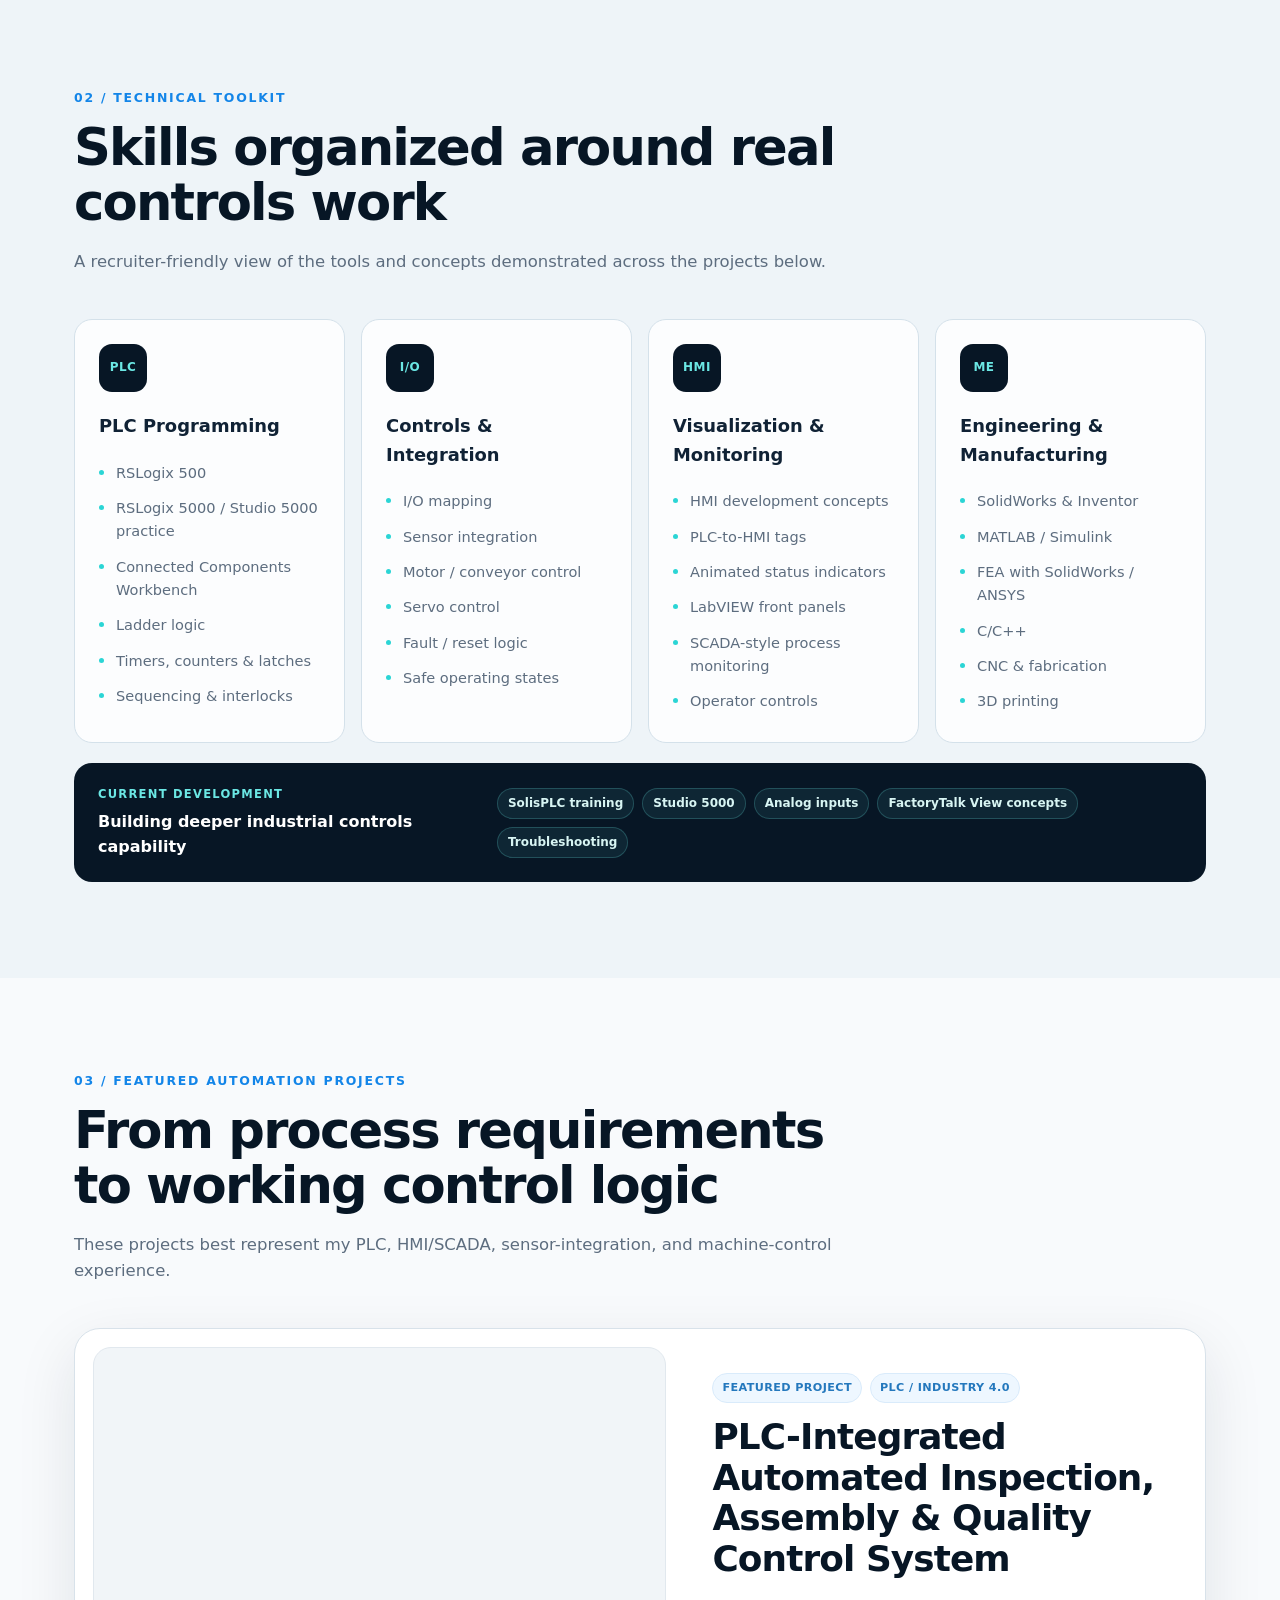
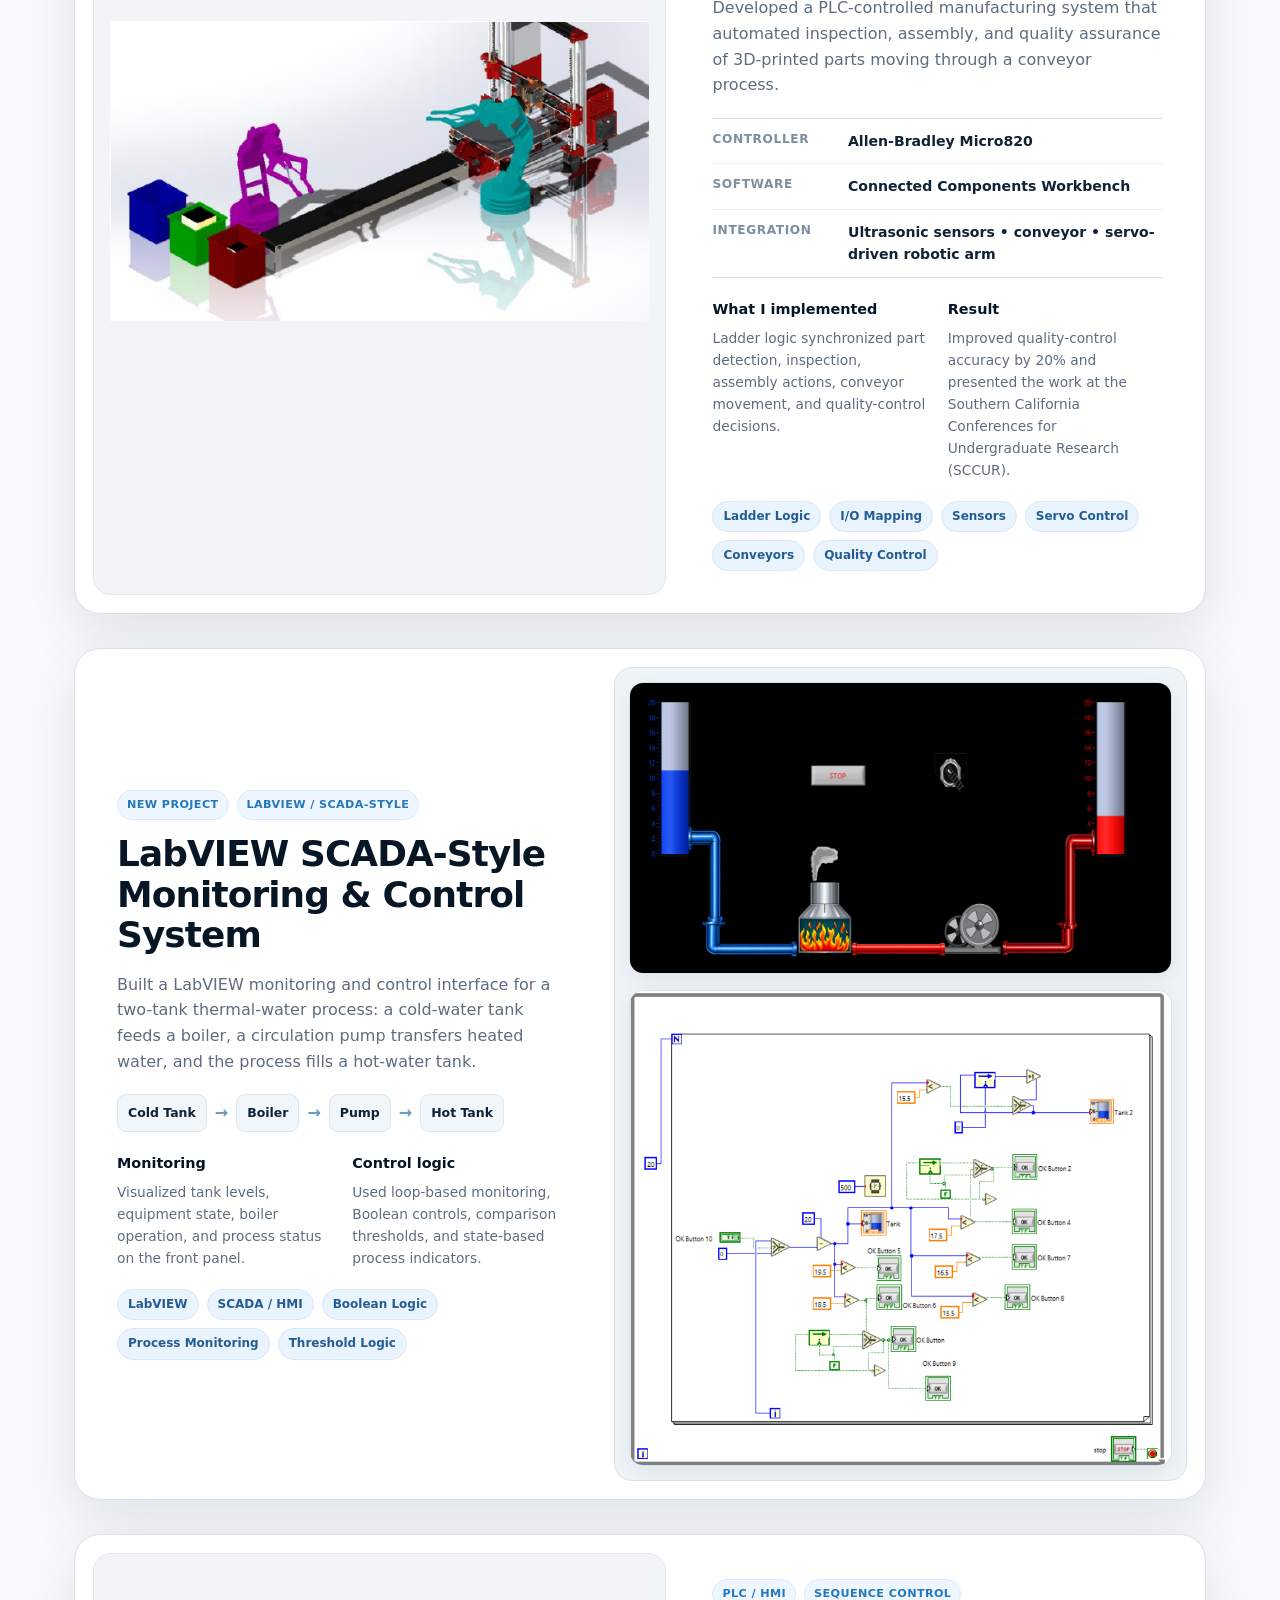
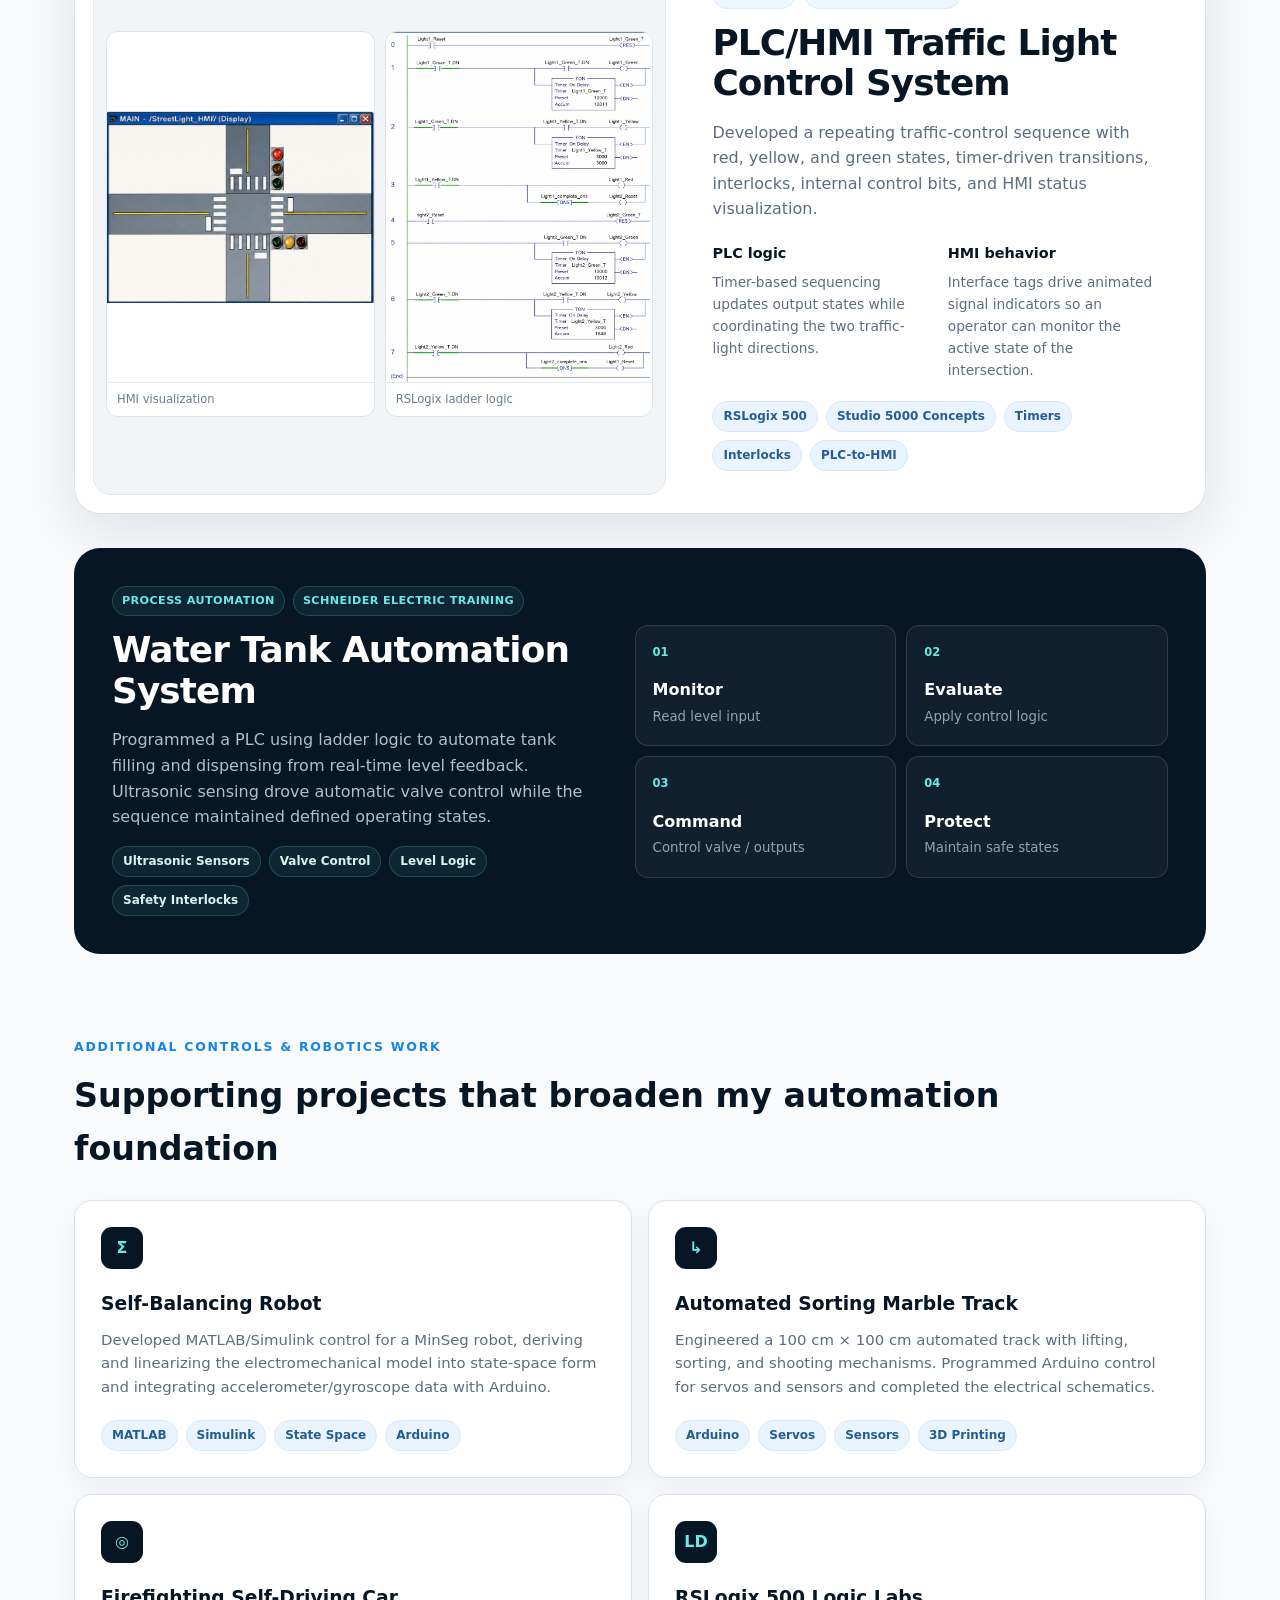
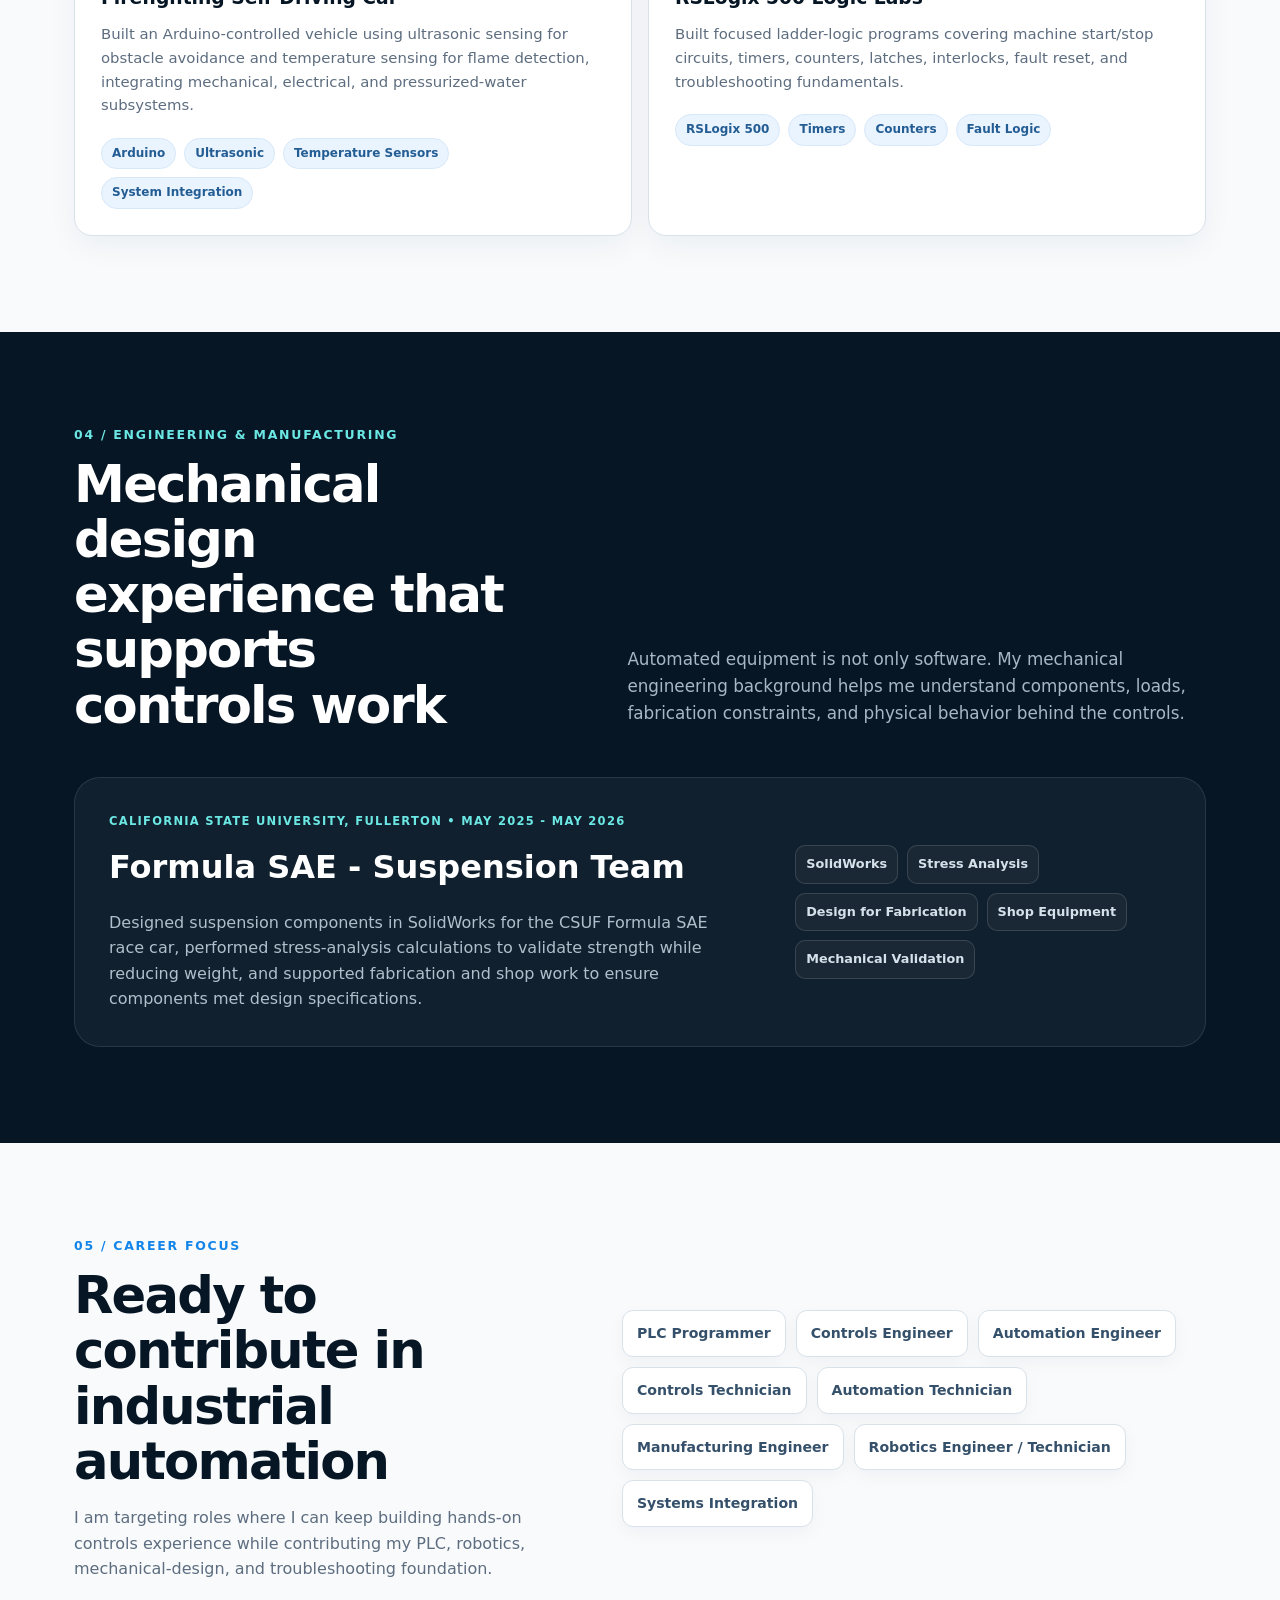
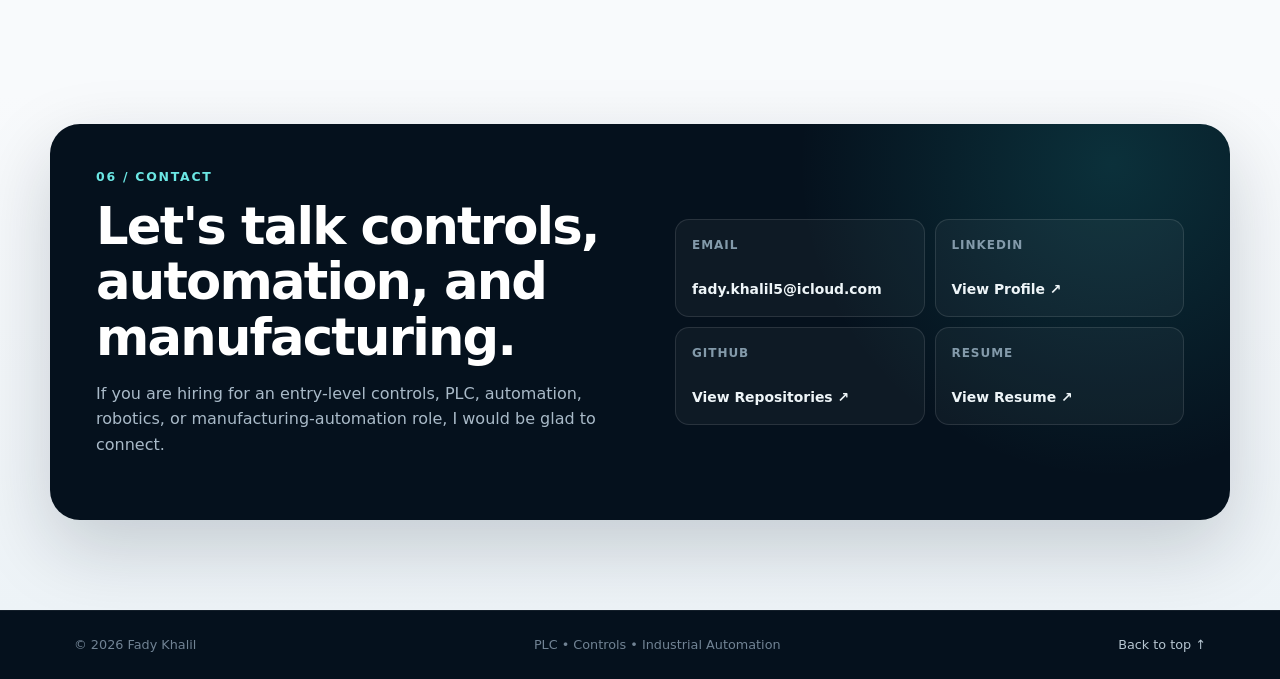
==== commit 1b3de4be: "Fix corrupted LabVIEW screenshots and preserve image proportions" ====
--- a/index.html
+++ b/index.html
@@ -1 +1 @@
-<!DOCTYPE html><html lang="en"><head><meta charset="UTF-8"><meta name="viewport" content="width=device-width,initial-scale=1"><meta name="description" content="Fady Khalil - Mechanical Engineering graduate focused on PLC programming, industrial automation, controls, HMI/SCADA, robotics, and manufacturing systems."><meta name="theme-color" content="#071625"><title>Fady Khalil | PLC, Controls & Automation Portfolio</title><link rel="stylesheet" href="style.css"><link rel="stylesheet" href="labview.css"></head><body><a class="skip-link" href="#main">Skip to content</a><nav class="site-nav"><div class="nav-inner"><a class="brand" href="#top"><span class="brand-mark">FK</span><span class="brand-text">Controls & Automation</span></a><div class="nav-links"><a href="#about">About</a><a href="#skills">Skills</a><a href="#projects">Projects</a><a href="#engineering">Engineering</a><a href="#contact">Contact</a></div><a class="nav-cta" href="resume.html" target="_blank" rel="noopener">Resume</a></div></nav><header class="hero" id="top"><div class="hero-grid"><div class="hero-copy"><p class="eyebrow">PLC • Controls • Industrial Automation</p><h1>Fady Khalil</h1><p class="hero-title">Mechanical Engineering Graduate building practical automation systems from sensor input to machine action.</p><p class="hero-summary">I work with Allen-Bradley PLCs, ladder logic, HMI/SCADA concepts, sensors, conveyors, servos, and process-control sequences. My portfolio connects controls programming with mechanical design, robotics, and hands-on manufacturing.</p><div class="hero-actions"><a class="button button-primary" href="#projects">Explore Projects</a><a class="button button-secondary" href="resume.html" target="_blank" rel="noopener">View Resume</a></div><div class="availability"><span class="status-dot"></span><span>Seeking entry-level PLC, controls, automation, manufacturing automation, and robotics opportunities.</span></div></div><aside class="hero-panel"><p class="panel-label">Core technologies</p><div class="tech-stack"><div class="tech-row"><span>PLC Platforms</span><strong>Micro800 / Micro820</strong></div><div class="tech-row"><span>Programming</span><strong>RSLogix 500 • Studio 5000</strong></div><div class="tech-row"><span>Controls</span><strong>Ladder Logic • I/O • Interlocks</strong></div><div class="tech-row"><span>HMI / SCADA</span><strong>FactoryTalk concepts • LabVIEW</strong></div><div class="tech-row"><span>Engineering</span><strong>SolidWorks • MATLAB / Simulink</strong></div></div><div class="panel-footer"><span>Orange County, California</span><a href="#contact">Let's connect →</a></div></aside></div></header><main id="main"><section class="section" id="about"><div class="section-heading split-heading"><div><p class="eyebrow">01 / About</p><h2>Controls-minded mechanical engineer</h2></div><p>My strongest work sits at the intersection of PLC programming, physical equipment, sensing, sequencing, and troubleshooting. I enjoy turning a process requirement into clear I/O, control logic, machine states, and operator-visible behavior.</p></div><div class="value-grid"><article class="value-card"><span class="card-number">01</span><h3>PLC Programming</h3><p>Allen-Bradley programming experience with RSLogix 500, Micro800/Micro820, Connected Components Workbench, and Studio 5000 practice.</p></article><article class="value-card"><span class="card-number">02</span><h3>Machine Integration</h3><p>Experience connecting logic to sensors, valves, conveyors, servo-driven mechanisms, automated inspection, and pass/fail handling.</p></article><article class="value-card"><span class="card-number">03</span><h3>Controls + Mechanical</h3><p>Mechanical design, SolidWorks, MATLAB/Simulink, fabrication, robotics, and controls give me a system-level view of automated equipment.</p></article></div></section><section class="section section-tinted" id="skills"><div class="section-heading"><p class="eyebrow">02 / Technical toolkit</p><h2>Skills organized around real controls work</h2><p class="section-intro">A recruiter-friendly view of the tools and concepts demonstrated across the projects below.</p></div><div class="skills-grid"><article class="skill-card"><div class="skill-icon">PLC</div><h3>PLC Programming</h3><ul class="clean-list"><li>RSLogix 500</li><li>RSLogix 5000 / Studio 5000 practice</li><li>Connected Components Workbench</li><li>Ladder logic</li><li>Timers, counters & latches</li><li>Sequencing & interlocks</li></ul></article><article class="skill-card"><div class="skill-icon">I/O</div><h3>Controls & Integration</h3><ul class="clean-list"><li>I/O mapping</li><li>Sensor integration</li><li>Motor / conveyor control</li><li>Servo control</li><li>Fault / reset logic</li><li>Safe operating states</li></ul></article><article class="skill-card"><div class="skill-icon">HMI</div><h3>Visualization & Monitoring</h3><ul class="clean-list"><li>HMI development concepts</li><li>PLC-to-HMI tags</li><li>Animated status indicators</li><li>LabVIEW front panels</li><li>SCADA-style process monitoring</li><li>Operator controls</li></ul></article><article class="skill-card"><div class="skill-icon">ME</div><h3>Engineering & Manufacturing</h3><ul class="clean-list"><li>SolidWorks & Inventor</li><li>MATLAB / Simulink</li><li>FEA with SolidWorks / ANSYS</li><li>C/C++</li><li>CNC & fabrication</li><li>3D printing</li></ul></article></div><div class="learning-strip"><div><p class="mini-label">Current development</p><strong>Building deeper industrial controls capability</strong></div><div class="chip-group"><span class="chip">SolisPLC training</span><span class="chip">Studio 5000</span><span class="chip">Analog inputs</span><span class="chip">FactoryTalk View concepts</span><span class="chip">Troubleshooting</span></div></div></section><section class="section" id="projects"><div class="section-heading"><p class="eyebrow">03 / Featured automation projects</p><h2>From process requirements to working control logic</h2><p class="section-intro">These projects best represent my PLC, HMI/SCADA, sensor-integration, and machine-control experience.</p></div><article class="feature-project"><div class="feature-media"><img src="images/Automated%20Inspection.png" alt="Automated inspection, assembly, and quality-control system" loading="lazy"></div><div class="feature-content"><div class="project-kicker"><span>Featured Project</span><span>PLC / Industry 4.0</span></div><h3>PLC-Integrated Automated Inspection, Assembly & Quality Control System</h3><p class="project-lead">Developed a PLC-controlled manufacturing system that automated inspection, assembly, and quality assurance of 3D-printed parts moving through a conveyor process.</p><div class="project-facts"><div><span>Controller</span><strong>Allen-Bradley Micro820</strong></div><div><span>Software</span><strong>Connected Components Workbench</strong></div><div><span>Integration</span><strong>Ultrasonic sensors • conveyor • servo-driven robotic arm</strong></div></div><div class="project-detail-grid"><div><h4>What I implemented</h4><p>Ladder logic synchronized part detection, inspection, assembly actions, conveyor movement, and quality-control decisions.</p></div><div><h4>Result</h4><p>Improved quality-control accuracy by 20% and presented the work at the Southern California Conferences for Undergraduate Research (SCCUR).</p></div></div><div class="chip-group"><span class="chip">Ladder Logic</span><span class="chip">I/O Mapping</span><span class="chip">Sensors</span><span class="chip">Servo Control</span><span class="chip">Conveyors</span><span class="chip">Quality Control</span></div></div></article><article class="feature-project feature-project-reverse"><div class="feature-media labview-concept" role="img" aria-label="Process diagram for the LabVIEW two-tank monitoring and control project"><div class="labview-screen"><div class="lv-toolbar"><span></span><span></span><span></span><b>LabVIEW Process Monitor</b></div><div class="lv-process"><div class="tank tank-cold"><span class="level"></span><strong>Cold Tank</strong><small>Level monitoring</small></div><div class="pipe">→</div><div class="equipment boiler"><span>♨</span><strong>Boiler</strong><small>Heating state</small></div><div class="pipe">→</div><div class="equipment pump"><span>◉</span><strong>Pump</strong><small>Circulation</small></div><div class="pipe">→</div><div class="tank tank-hot"><span class="level"></span><strong>Hot Tank</strong><small>Level monitoring</small></div></div><div class="lv-logic"><div><span>WHILE LOOP</span><strong>Continuous Monitoring</strong></div><div><span>BOOLEAN</span><strong>Equipment Commands</strong></div><div><span>COMPARE</span><strong>Threshold Logic</strong></div></div></div></div><div class="feature-content"><div class="project-kicker"><span>New Project</span><span>LabVIEW / SCADA-style</span></div><h3>LabVIEW SCADA-Style Monitoring & Control System</h3><p class="project-lead">Built a LabVIEW monitoring and control interface for a two-tank thermal-water process: a cold-water tank feeds a boiler, a circulation pump transfers heated water, and the process fills a hot-water tank.</p><div class="process-flow"><span>Cold Tank</span><b>→</b><span>Boiler</span><b>→</b><span>Pump</span><b>→</b><span>Hot Tank</span></div><div class="project-detail-grid"><div><h4>Monitoring</h4><p>Visualized tank levels, equipment state, boiler operation, and process status on the front panel.</p></div><div><h4>Control logic</h4><p>Used loop-based monitoring, Boolean controls, comparison thresholds, and state-based process indicators.</p></div></div><div class="chip-group"><span class="chip">LabVIEW</span><span class="chip">SCADA / HMI</span><span class="chip">Boolean Logic</span><span class="chip">Process Monitoring</span><span class="chip">Threshold Logic</span></div></div></article><article class="feature-project"><div class="feature-media dual-gallery"><figure><img src="images/hmi_traffic_light.png" alt="Traffic light HMI" loading="lazy"><figcaption>HMI visualization</figcaption></figure><figure><img src="images/logic_traffic_light.png" alt="RSLogix ladder logic for traffic light sequencing" loading="lazy"><figcaption>RSLogix ladder logic</figcaption></figure></div><div class="feature-content"><div class="project-kicker"><span>PLC / HMI</span><span>Sequence Control</span></div><h3>PLC/HMI Traffic Light Control System</h3><p class="project-lead">Developed a repeating traffic-control sequence with red, yellow, and green states, timer-driven transitions, interlocks, internal control bits, and HMI status visualization.</p><div class="project-detail-grid"><div><h4>PLC logic</h4><p>Timer-based sequencing updates output states while coordinating the two traffic-light directions.</p></div><div><h4>HMI behavior</h4><p>Interface tags drive animated signal indicators so an operator can monitor the active state of the intersection.</p></div></div><div class="chip-group"><span class="chip">RSLogix 500</span><span class="chip">Studio 5000 Concepts</span><span class="chip">Timers</span><span class="chip">Interlocks</span><span class="chip">PLC-to-HMI</span></div></div></article><article class="project-wide"><div class="project-wide-copy"><div class="project-kicker"><span>Process Automation</span><span>Schneider Electric Training</span></div><h3>Water Tank Automation System</h3><p>Programmed a PLC using ladder logic to automate tank filling and dispensing from real-time level feedback. Ultrasonic sensing drove automatic valve control while the sequence maintained defined operating states.</p><div class="chip-group"><span class="chip">Ultrasonic Sensors</span><span class="chip">Valve Control</span><span class="chip">Level Logic</span><span class="chip">Safety Interlocks</span></div></div><div class="control-sequence"><div><span>01</span><strong>Monitor</strong><small>Read level input</small></div><div><span>02</span><strong>Evaluate</strong><small>Apply control logic</small></div><div><span>03</span><strong>Command</strong><small>Control valve / outputs</small></div><div><span>04</span><strong>Protect</strong><small>Maintain safe states</small></div></div></article><div class="subsection-heading"><p class="eyebrow">Additional controls & robotics work</p><h3>Supporting projects that broaden my automation foundation</h3></div><div class="project-card-grid"><article class="compact-project"><div class="compact-icon">Σ</div><h3>Self-Balancing Robot</h3><p>Developed MATLAB/Simulink control for a MinSeg robot, deriving and linearizing the electromechanical model into state-space form and integrating accelerometer/gyroscope data with Arduino.</p><div class="chip-group"><span class="chip">MATLAB</span><span class="chip">Simulink</span><span class="chip">State Space</span><span class="chip">Arduino</span></div></article><article class="compact-project"><div class="compact-icon">↳</div><h3>Automated Sorting Marble Track</h3><p>Engineered a 100 cm × 100 cm automated track with lifting, sorting, and shooting mechanisms. Programmed Arduino control for servos and sensors and completed the electrical schematics.</p><div class="chip-group"><span class="chip">Arduino</span><span class="chip">Servos</span><span class="chip">Sensors</span><span class="chip">3D Printing</span></div></article><article class="compact-project"><div class="compact-icon">◎</div><h3>Firefighting Self-Driving Car</h3><p>Built an Arduino-controlled vehicle using ultrasonic sensing for obstacle avoidance and temperature sensing for flame detection, integrating mechanical, electrical, and pressurized-water subsystems.</p><div class="chip-group"><span class="chip">Arduino</span><span class="chip">Ultrasonic</span><span class="chip">Temperature Sensors</span><span class="chip">System Integration</span></div></article><article class="compact-project"><div class="compact-icon">LD</div><h3>RSLogix 500 Logic Labs</h3><p>Built focused ladder-logic programs covering machine start/stop circuits, timers, counters, latches, interlocks, fault reset, and troubleshooting fundamentals.</p><div class="chip-group"><span class="chip">RSLogix 500</span><span class="chip">Timers</span><span class="chip">Counters</span><span class="chip">Fault Logic</span></div></article></div></section><section class="section section-dark" id="engineering"><div class="section-heading split-heading dark-heading"><div><p class="eyebrow">04 / Engineering & manufacturing</p><h2>Mechanical design experience that supports controls work</h2></div><p>Automated equipment is not only software. My mechanical engineering background helps me understand components, loads, fabrication constraints, and physical behavior behind the controls.</p></div><article class="engineering-feature"><div><p class="mini-label">California State University, Fullerton • May 2025 - May 2026</p><h3>Formula SAE - Suspension Team</h3><p>Designed suspension components in SolidWorks for the CSUF Formula SAE race car, performed stress-analysis calculations to validate strength while reducing weight, and supported fabrication and shop work to ensure components met design specifications.</p></div><div class="engineering-tags"><span>SolidWorks</span><span>Stress Analysis</span><span>Design for Fabrication</span><span>Shop Equipment</span><span>Mechanical Validation</span></div></article></section><section class="section career-section"><div class="career-copy"><p class="eyebrow">05 / Career focus</p><h2>Ready to contribute in industrial automation</h2><p>I am targeting roles where I can keep building hands-on controls experience while contributing my PLC, robotics, mechanical-design, and troubleshooting foundation.</p></div><div class="role-cloud"><span>PLC Programmer</span><span>Controls Engineer</span><span>Automation Engineer</span><span>Controls Technician</span><span>Automation Technician</span><span>Manufacturing Engineer</span><span>Robotics Engineer / Technician</span><span>Systems Integration</span></div></section><section class="contact-section" id="contact"><div class="contact-card"><div><p class="eyebrow">06 / Contact</p><h2>Let's talk controls, automation, and manufacturing.</h2><p>If you are hiring for an entry-level controls, PLC, automation, robotics, or manufacturing-automation role, I would be glad to connect.</p></div><div class="contact-actions"><a class="contact-link" href="mailto:fady.khalil5@icloud.com"><span>Email</span><strong>fady.khalil5@icloud.com</strong></a><a class="contact-link" href="https://www.linkedin.com/in/fady-khalil-84aa421b5" target="_blank" rel="noopener"><span>LinkedIn</span><strong>View Profile ↗</strong></a><a class="contact-link" href="https://github.com/FadyKhalil-Control" target="_blank" rel="noopener"><span>GitHub</span><strong>View Repositories ↗</strong></a><a class="contact-link" href="resume.html" target="_blank" rel="noopener"><span>Resume</span><strong>View Resume ↗</strong></a></div></div></section></main><footer><span>© 2026 Fady Khalil</span><span>PLC • Controls • Industrial Automation</span><a href="#top">Back to top ↑</a></footer></body></html>+<!DOCTYPE html><html lang="en"><head><meta charset="UTF-8"><meta name="viewport" content="width=device-width,initial-scale=1"><meta name="description" content="Fady Khalil - Mechanical Engineering graduate focused on PLC programming, industrial automation, controls, HMI/SCADA, robotics, and manufacturing systems."><meta name="theme-color" content="#071625"><title>Fady Khalil | PLC, Controls & Automation Portfolio</title><link rel="stylesheet" href="style.css"><link rel="stylesheet" href="labview.css"></head><body><a class="skip-link" href="#main">Skip to content</a><nav class="site-nav"><div class="nav-inner"><a class="brand" href="#top"><span class="brand-mark">FK</span><span class="brand-text">Controls & Automation</span></a><div class="nav-links"><a href="#about">About</a><a href="#skills">Skills</a><a href="#projects">Projects</a><a href="#engineering">Engineering</a><a href="#contact">Contact</a></div><a class="nav-cta" href="resume.html" target="_blank" rel="noopener">Resume</a></div></nav><header class="hero" id="top"><div class="hero-grid"><div class="hero-copy"><p class="eyebrow">PLC • Controls • Industrial Automation</p><h1>Fady Khalil</h1><p class="hero-title">Mechanical Engineering Graduate building practical automation systems from sensor input to machine action.</p><p class="hero-summary">I work with Allen-Bradley PLCs, ladder logic, HMI/SCADA concepts, sensors, conveyors, servos, and process-control sequences. My portfolio connects controls programming with mechanical design, robotics, and hands-on manufacturing.</p><div class="hero-actions"><a class="button button-primary" href="#projects">Explore Projects</a><a class="button button-secondary" href="resume.html" target="_blank" rel="noopener">View Resume</a></div><div class="availability"><span class="status-dot"></span><span>Seeking entry-level PLC, controls, automation, manufacturing automation, and robotics opportunities.</span></div></div><aside class="hero-panel"><p class="panel-label">Core technologies</p><div class="tech-stack"><div class="tech-row"><span>PLC Platforms</span><strong>Micro800 / Micro820</strong></div><div class="tech-row"><span>Programming</span><strong>RSLogix 500 • Studio 5000</strong></div><div class="tech-row"><span>Controls</span><strong>Ladder Logic • I/O • Interlocks</strong></div><div class="tech-row"><span>HMI / SCADA</span><strong>FactoryTalk concepts • LabVIEW</strong></div><div class="tech-row"><span>Engineering</span><strong>SolidWorks • MATLAB / Simulink</strong></div></div><div class="panel-footer"><span>Orange County, California</span><a href="#contact">Let's connect →</a></div></aside></div></header><main id="main"><section class="section" id="about"><div class="section-heading split-heading"><div><p class="eyebrow">01 / About</p><h2>Controls-minded mechanical engineer</h2></div><p>My strongest work sits at the intersection of PLC programming, physical equipment, sensing, sequencing, and troubleshooting. I enjoy turning a process requirement into clear I/O, control logic, machine states, and operator-visible behavior.</p></div><div class="value-grid"><article class="value-card"><span class="card-number">01</span><h3>PLC Programming</h3><p>Allen-Bradley programming experience with RSLogix 500, Micro800/Micro820, Connected Components Workbench, and Studio 5000 practice.</p></article><article class="value-card"><span class="card-number">02</span><h3>Machine Integration</h3><p>Experience connecting logic to sensors, valves, conveyors, servo-driven mechanisms, automated inspection, and pass/fail handling.</p></article><article class="value-card"><span class="card-number">03</span><h3>Controls + Mechanical</h3><p>Mechanical design, SolidWorks, MATLAB/Simulink, fabrication, robotics, and controls give me a system-level view of automated equipment.</p></article></div></section><section class="section section-tinted" id="skills"><div class="section-heading"><p class="eyebrow">02 / Technical toolkit</p><h2>Skills organized around real controls work</h2><p class="section-intro">A recruiter-friendly view of the tools and concepts demonstrated across the projects below.</p></div><div class="skills-grid"><article class="skill-card"><div class="skill-icon">PLC</div><h3>PLC Programming</h3><ul class="clean-list"><li>RSLogix 500</li><li>RSLogix 5000 / Studio 5000 practice</li><li>Connected Components Workbench</li><li>Ladder logic</li><li>Timers, counters & latches</li><li>Sequencing & interlocks</li></ul></article><article class="skill-card"><div class="skill-icon">I/O</div><h3>Controls & Integration</h3><ul class="clean-list"><li>I/O mapping</li><li>Sensor integration</li><li>Motor / conveyor control</li><li>Servo control</li><li>Fault / reset logic</li><li>Safe operating states</li></ul></article><article class="skill-card"><div class="skill-icon">HMI</div><h3>Visualization & Monitoring</h3><ul class="clean-list"><li>HMI development concepts</li><li>PLC-to-HMI tags</li><li>Animated status indicators</li><li>LabVIEW front panels</li><li>SCADA-style process monitoring</li><li>Operator controls</li></ul></article><article class="skill-card"><div class="skill-icon">ME</div><h3>Engineering & Manufacturing</h3><ul class="clean-list"><li>SolidWorks & Inventor</li><li>MATLAB / Simulink</li><li>FEA with SolidWorks / ANSYS</li><li>C/C++</li><li>CNC & fabrication</li><li>3D printing</li></ul></article></div><div class="learning-strip"><div><p class="mini-label">Current development</p><strong>Building deeper industrial controls capability</strong></div><div class="chip-group"><span class="chip">SolisPLC training</span><span class="chip">Studio 5000</span><span class="chip">Analog inputs</span><span class="chip">FactoryTalk View concepts</span><span class="chip">Troubleshooting</span></div></div></section><section class="section" id="projects"><div class="section-heading"><p class="eyebrow">03 / Featured automation projects</p><h2>From process requirements to working control logic</h2><p class="section-intro">These projects best represent my PLC, HMI/SCADA, sensor-integration, and machine-control experience.</p></div><article class="feature-project"><div class="feature-media"><img src="images/Automated%20Inspection.png" alt="Automated inspection, assembly, and quality-control system" loading="lazy"></div><div class="feature-content"><div class="project-kicker"><span>Featured Project</span><span>PLC / Industry 4.0</span></div><h3>PLC-Integrated Automated Inspection, Assembly & Quality Control System</h3><p class="project-lead">Developed a PLC-controlled manufacturing system that automated inspection, assembly, and quality assurance of 3D-printed parts moving through a conveyor process.</p><div class="project-facts"><div><span>Controller</span><strong>Allen-Bradley Micro820</strong></div><div><span>Software</span><strong>Connected Components Workbench</strong></div><div><span>Integration</span><strong>Ultrasonic sensors • conveyor • servo-driven robotic arm</strong></div></div><div class="project-detail-grid"><div><h4>What I implemented</h4><p>Ladder logic synchronized part detection, inspection, assembly actions, conveyor movement, and quality-control decisions.</p></div><div><h4>Result</h4><p>Improved quality-control accuracy by 20% and presented the work at the Southern California Conferences for Undergraduate Research (SCCUR).</p></div></div><div class="chip-group"><span class="chip">Ladder Logic</span><span class="chip">I/O Mapping</span><span class="chip">Sensors</span><span class="chip">Servo Control</span><span class="chip">Conveyors</span><span class="chip">Quality Control</span></div></div></article><article class="feature-project feature-project-reverse"><div class="feature-media labview-concept"><img src="images/labview_scada_front_panel.png" alt="LabVIEW front panel showing cold-water and hot-water tank levels, boiler, circulation pump, and operator controls" width="1192" height="637" loading="lazy"><img src="images/labview_block_diagram.png" alt="LabVIEW block diagram with loop-based monitoring, Boolean controls, and tank-level comparison logic" width="955" height="836" loading="lazy"></div><div class="feature-content"><div class="project-kicker"><span>New Project</span><span>LabVIEW / SCADA-style</span></div><h3>LabVIEW SCADA-Style Monitoring & Control System</h3><p class="project-lead">Built a LabVIEW monitoring and control interface for a two-tank thermal-water process: a cold-water tank feeds a boiler, a circulation pump transfers heated water, and the process fills a hot-water tank.</p><div class="process-flow"><span>Cold Tank</span><b>→</b><span>Boiler</span><b>→</b><span>Pump</span><b>→</b><span>Hot Tank</span></div><div class="project-detail-grid"><div><h4>Monitoring</h4><p>Visualized tank levels, equipment state, boiler operation, and process status on the front panel.</p></div><div><h4>Control logic</h4><p>Used loop-based monitoring, Boolean controls, comparison thresholds, and state-based process indicators.</p></div></div><div class="chip-group"><span class="chip">LabVIEW</span><span class="chip">SCADA / HMI</span><span class="chip">Boolean Logic</span><span class="chip">Process Monitoring</span><span class="chip">Threshold Logic</span></div></div></article><article class="feature-project"><div class="feature-media dual-gallery"><figure><img src="images/hmi_traffic_light.png" alt="Traffic light HMI" loading="lazy"><figcaption>HMI visualization</figcaption></figure><figure><img src="images/logic_traffic_light.png" alt="RSLogix ladder logic for traffic light sequencing" loading="lazy"><figcaption>RSLogix ladder logic</figcaption></figure></div><div class="feature-content"><div class="project-kicker"><span>PLC / HMI</span><span>Sequence Control</span></div><h3>PLC/HMI Traffic Light Control System</h3><p class="project-lead">Developed a repeating traffic-control sequence with red, yellow, and green states, timer-driven transitions, interlocks, internal control bits, and HMI status visualization.</p><div class="project-detail-grid"><div><h4>PLC logic</h4><p>Timer-based sequencing updates output states while coordinating the two traffic-light directions.</p></div><div><h4>HMI behavior</h4><p>Interface tags drive animated signal indicators so an operator can monitor the active state of the intersection.</p></div></div><div class="chip-group"><span class="chip">RSLogix 500</span><span class="chip">Studio 5000 Concepts</span><span class="chip">Timers</span><span class="chip">Interlocks</span><span class="chip">PLC-to-HMI</span></div></div></article><article class="project-wide"><div class="project-wide-copy"><div class="project-kicker"><span>Process Automation</span><span>Schneider Electric Training</span></div><h3>Water Tank Automation System</h3><p>Programmed a PLC using ladder logic to automate tank filling and dispensing from real-time level feedback. Ultrasonic sensing drove automatic valve control while the sequence maintained defined operating states.</p><div class="chip-group"><span class="chip">Ultrasonic Sensors</span><span class="chip">Valve Control</span><span class="chip">Level Logic</span><span class="chip">Safety Interlocks</span></div></div><div class="control-sequence"><div><span>01</span><strong>Monitor</strong><small>Read level input</small></div><div><span>02</span><strong>Evaluate</strong><small>Apply control logic</small></div><div><span>03</span><strong>Command</strong><small>Control valve / outputs</small></div><div><span>04</span><strong>Protect</strong><small>Maintain safe states</small></div></div></article><div class="subsection-heading"><p class="eyebrow">Additional controls & robotics work</p><h3>Supporting projects that broaden my automation foundation</h3></div><div class="project-card-grid"><article class="compact-project"><div class="compact-icon">Σ</div><h3>Self-Balancing Robot</h3><p>Developed MATLAB/Simulink control for a MinSeg robot, deriving and linearizing the electromechanical model into state-space form and integrating accelerometer/gyroscope data with Arduino.</p><div class="chip-group"><span class="chip">MATLAB</span><span class="chip">Simulink</span><span class="chip">State Space</span><span class="chip">Arduino</span></div></article><article class="compact-project"><div class="compact-icon">↳</div><h3>Automated Sorting Marble Track</h3><p>Engineered a 100 cm × 100 cm automated track with lifting, sorting, and shooting mechanisms. Programmed Arduino control for servos and sensors and completed the electrical schematics.</p><div class="chip-group"><span class="chip">Arduino</span><span class="chip">Servos</span><span class="chip">Sensors</span><span class="chip">3D Printing</span></div></article><article class="compact-project"><div class="compact-icon">◎</div><h3>Firefighting Self-Driving Car</h3><p>Built an Arduino-controlled vehicle using ultrasonic sensing for obstacle avoidance and temperature sensing for flame detection, integrating mechanical, electrical, and pressurized-water subsystems.</p><div class="chip-group"><span class="chip">Arduino</span><span class="chip">Ultrasonic</span><span class="chip">Temperature Sensors</span><span class="chip">System Integration</span></div></article><article class="compact-project"><div class="compact-icon">LD</div><h3>RSLogix 500 Logic Labs</h3><p>Built focused ladder-logic programs covering machine start/stop circuits, timers, counters, latches, interlocks, fault reset, and troubleshooting fundamentals.</p><div class="chip-group"><span class="chip">RSLogix 500</span><span class="chip">Timers</span><span class="chip">Counters</span><span class="chip">Fault Logic</span></div></article></div></section><section class="section section-dark" id="engineering"><div class="section-heading split-heading dark-heading"><div><p class="eyebrow">04 / Engineering & manufacturing</p><h2>Mechanical design experience that supports controls work</h2></div><p>Automated equipment is not only software. My mechanical engineering background helps me understand components, loads, fabrication constraints, and physical behavior behind the controls.</p></div><article class="engineering-feature"><div><p class="mini-label">California State University, Fullerton • May 2025 - May 2026</p><h3>Formula SAE - Suspension Team</h3><p>Designed suspension components in SolidWorks for the CSUF Formula SAE race car, performed stress-analysis calculations to validate strength while reducing weight, and supported fabrication and shop work to ensure components met design specifications.</p></div><div class="engineering-tags"><span>SolidWorks</span><span>Stress Analysis</span><span>Design for Fabrication</span><span>Shop Equipment</span><span>Mechanical Validation</span></div></article></section><section class="section career-section"><div class="career-copy"><p class="eyebrow">05 / Career focus</p><h2>Ready to contribute in industrial automation</h2><p>I am targeting roles where I can keep building hands-on controls experience while contributing my PLC, robotics, mechanical-design, and troubleshooting foundation.</p></div><div class="role-cloud"><span>PLC Programmer</span><span>Controls Engineer</span><span>Automation Engineer</span><span>Controls Technician</span><span>Automation Technician</span><span>Manufacturing Engineer</span><span>Robotics Engineer / Technician</span><span>Systems Integration</span></div></section><section class="contact-section" id="contact"><div class="contact-card"><div><p class="eyebrow">06 / Contact</p><h2>Let's talk controls, automation, and manufacturing.</h2><p>If you are hiring for an entry-level controls, PLC, automation, robotics, or manufacturing-automation role, I would be glad to connect.</p></div><div class="contact-actions"><a class="contact-link" href="mailto:fady.khalil5@icloud.com"><span>Email</span><strong>fady.khalil5@icloud.com</strong></a><a class="contact-link" href="https://www.linkedin.com/in/fady-khalil-84aa421b5" target="_blank" rel="noopener"><span>LinkedIn</span><strong>View Profile ↗</strong></a><a class="contact-link" href="https://github.com/FadyKhalil-Control" target="_blank" rel="noopener"><span>GitHub</span><strong>View Repositories ↗</strong></a><a class="contact-link" href="resume.html" target="_blank" rel="noopener"><span>Resume</span><strong>View Resume ↗</strong></a></div></div></section></main><footer><span>© 2026 Fady Khalil</span><span>PLC • Controls • Industrial Automation</span><a href="#top">Back to top ↑</a></footer></body></html>
--- a/labview.css
+++ b/labview.css
@@ -1,49 +1,27 @@
-/* LabVIEW media fix layered over the restored navy/cyan portfolio theme. The existing image files are the original screenshots extracted from the portfolio PDF; this layout displays each entire image without cropping. */
+/* Screenshots extracted at their original resolution from portfolio PDF page 5. */
 .labview-concept {
-  min-height: 0 !important;
-  display: grid !important;
-  grid-template-columns: minmax(0, 1.55fr) minmax(280px, .9fr) !important;
+  min-width: 0;
+  min-height: 0;
+  grid-template-columns: minmax(0, 1fr);
   gap: 16px;
-  align-items: start;
+  align-content: center;
   padding: 14px;
-  background: #eef4f8 !important;
+  background: #eef4f8;
   border: 1px solid #d8e2ea;
   border-radius: 18px;
-  overflow: visible !important;
 }
 
-.labview-concept > * {
-  display: none !important;
-}
-
-.labview-concept::before,
-.labview-concept::after {
-  content: "";
+/* Natural image height preserves each screenshot's full content and aspect ratio. */
+.labview-concept > img {
   display: block;
   width: 100%;
-  background-color: #fff;
-  background-repeat: no-repeat;
-  background-position: center;
-  background-size: contain;
+  height: auto;
+  padding: 0;
+  object-fit: contain;
+  background: #fff;
   border: 1px solid #d8e2ea;
   border-radius: 14px;
   box-shadow: 0 8px 24px rgba(9, 31, 49, .06);
-}
-
-.labview-concept::before {
-  aspect-ratio: 1192 / 637;
-  background-image: url('images/labview_scada_front_panel.png');
-}
-
-.labview-concept::after {
-  aspect-ratio: 955 / 836;
-  background-image: url('images/labview_block_diagram.png');
-}
-
-@media (max-width: 900px) {
-  .labview-concept {
-    grid-template-columns: 1fr !important;
-  }
 }
 
 @media (max-width: 620px) {
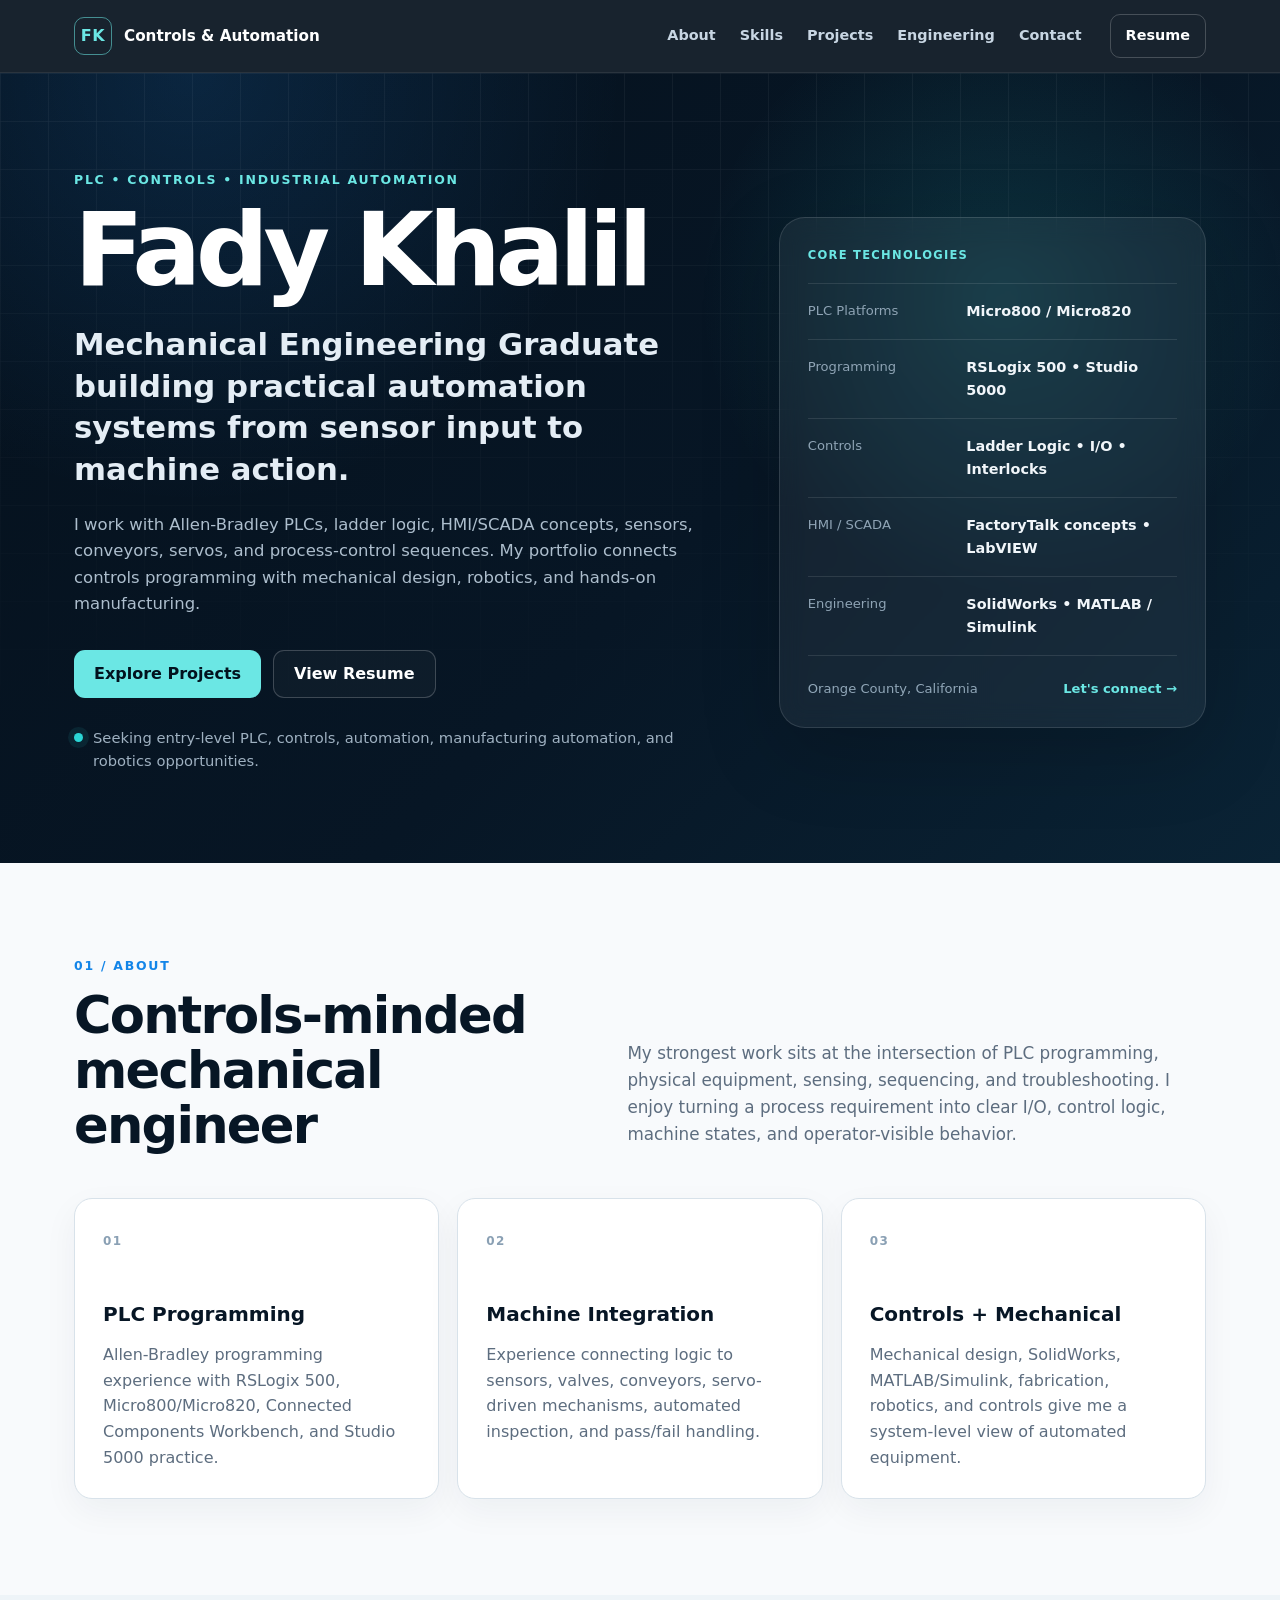
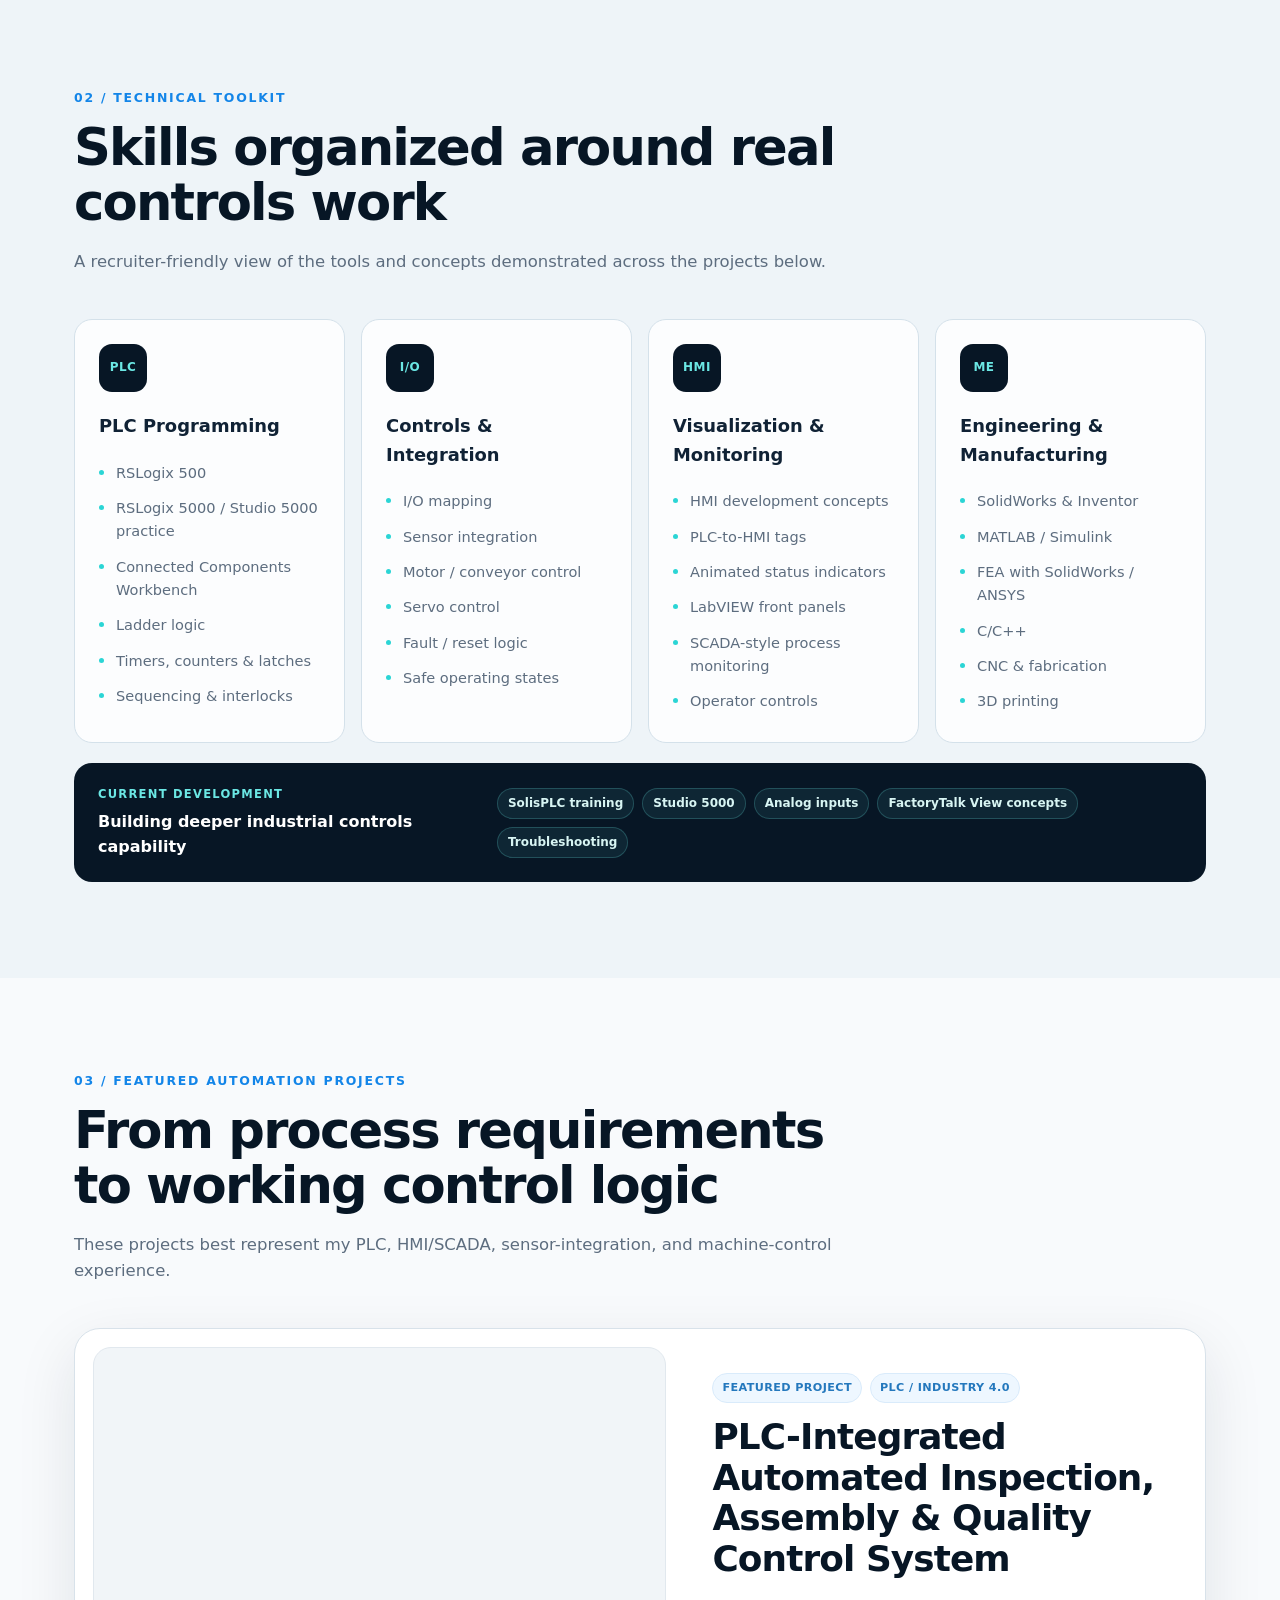
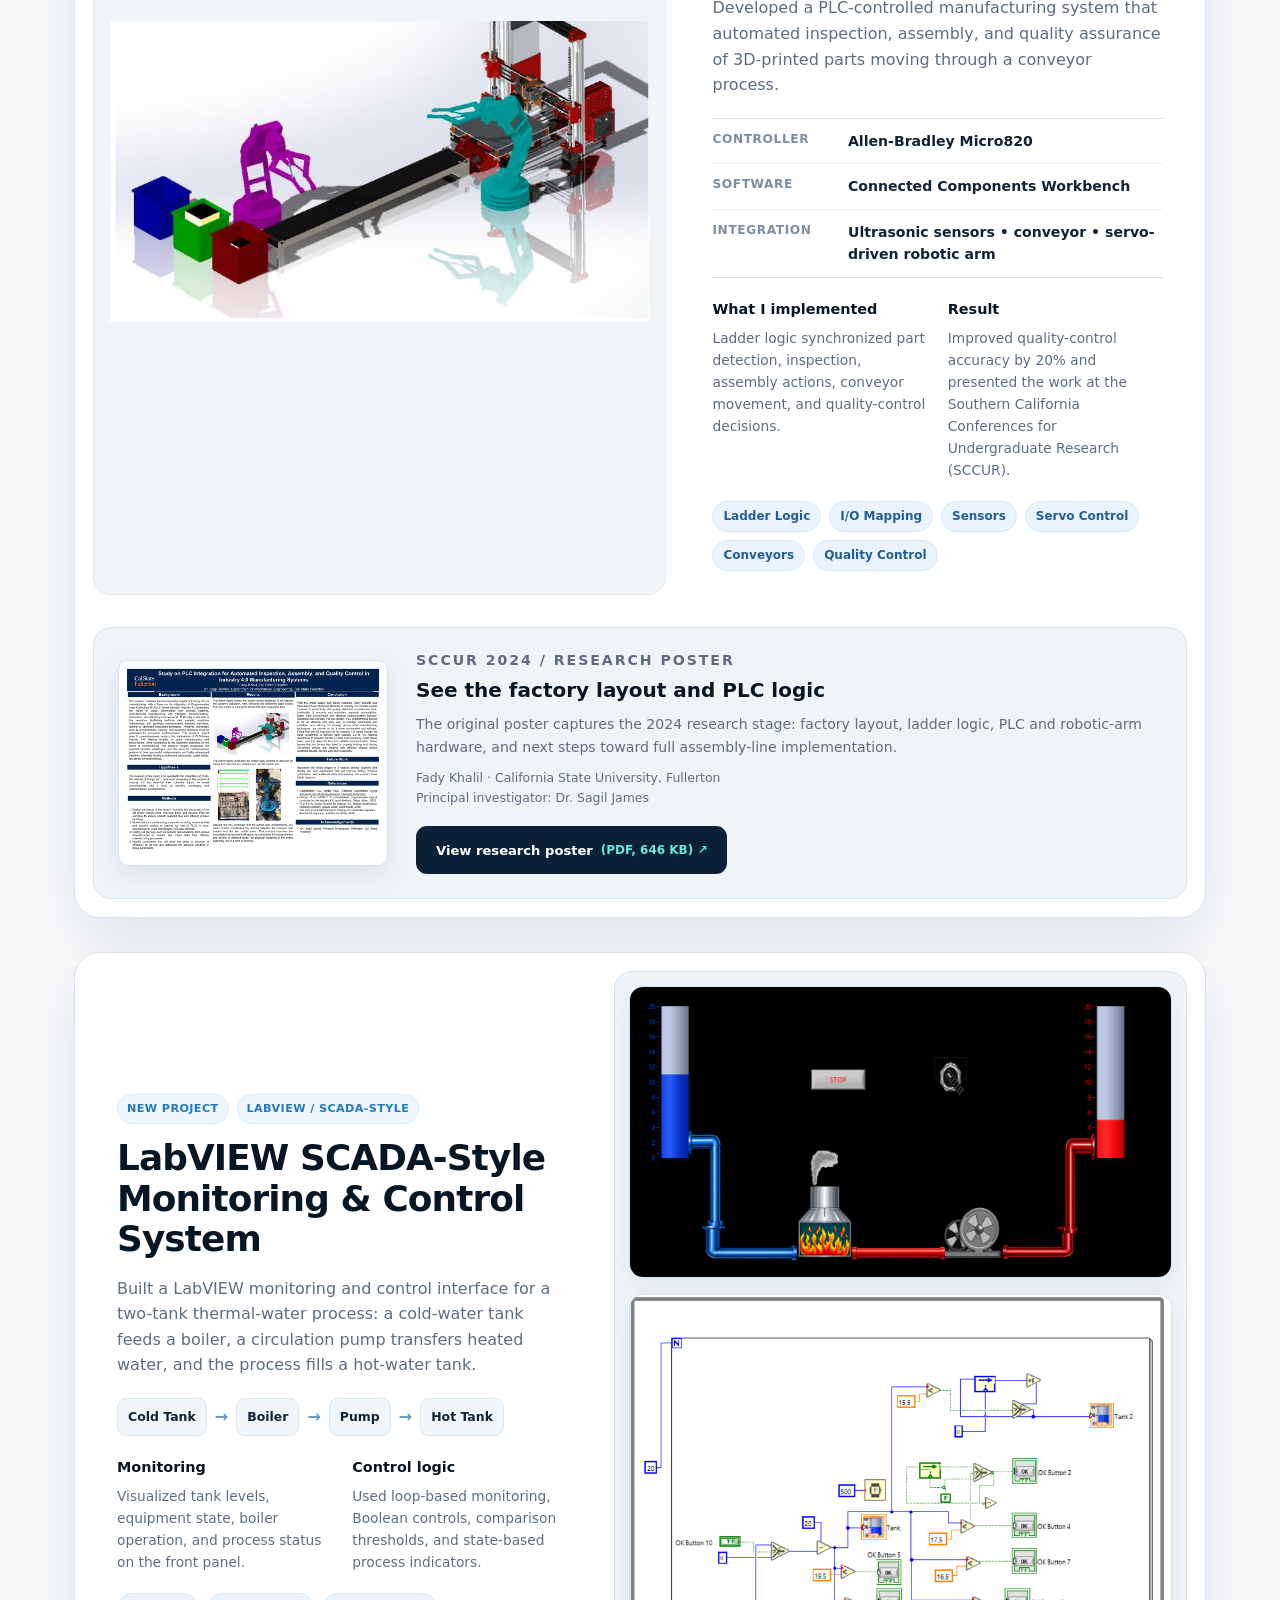
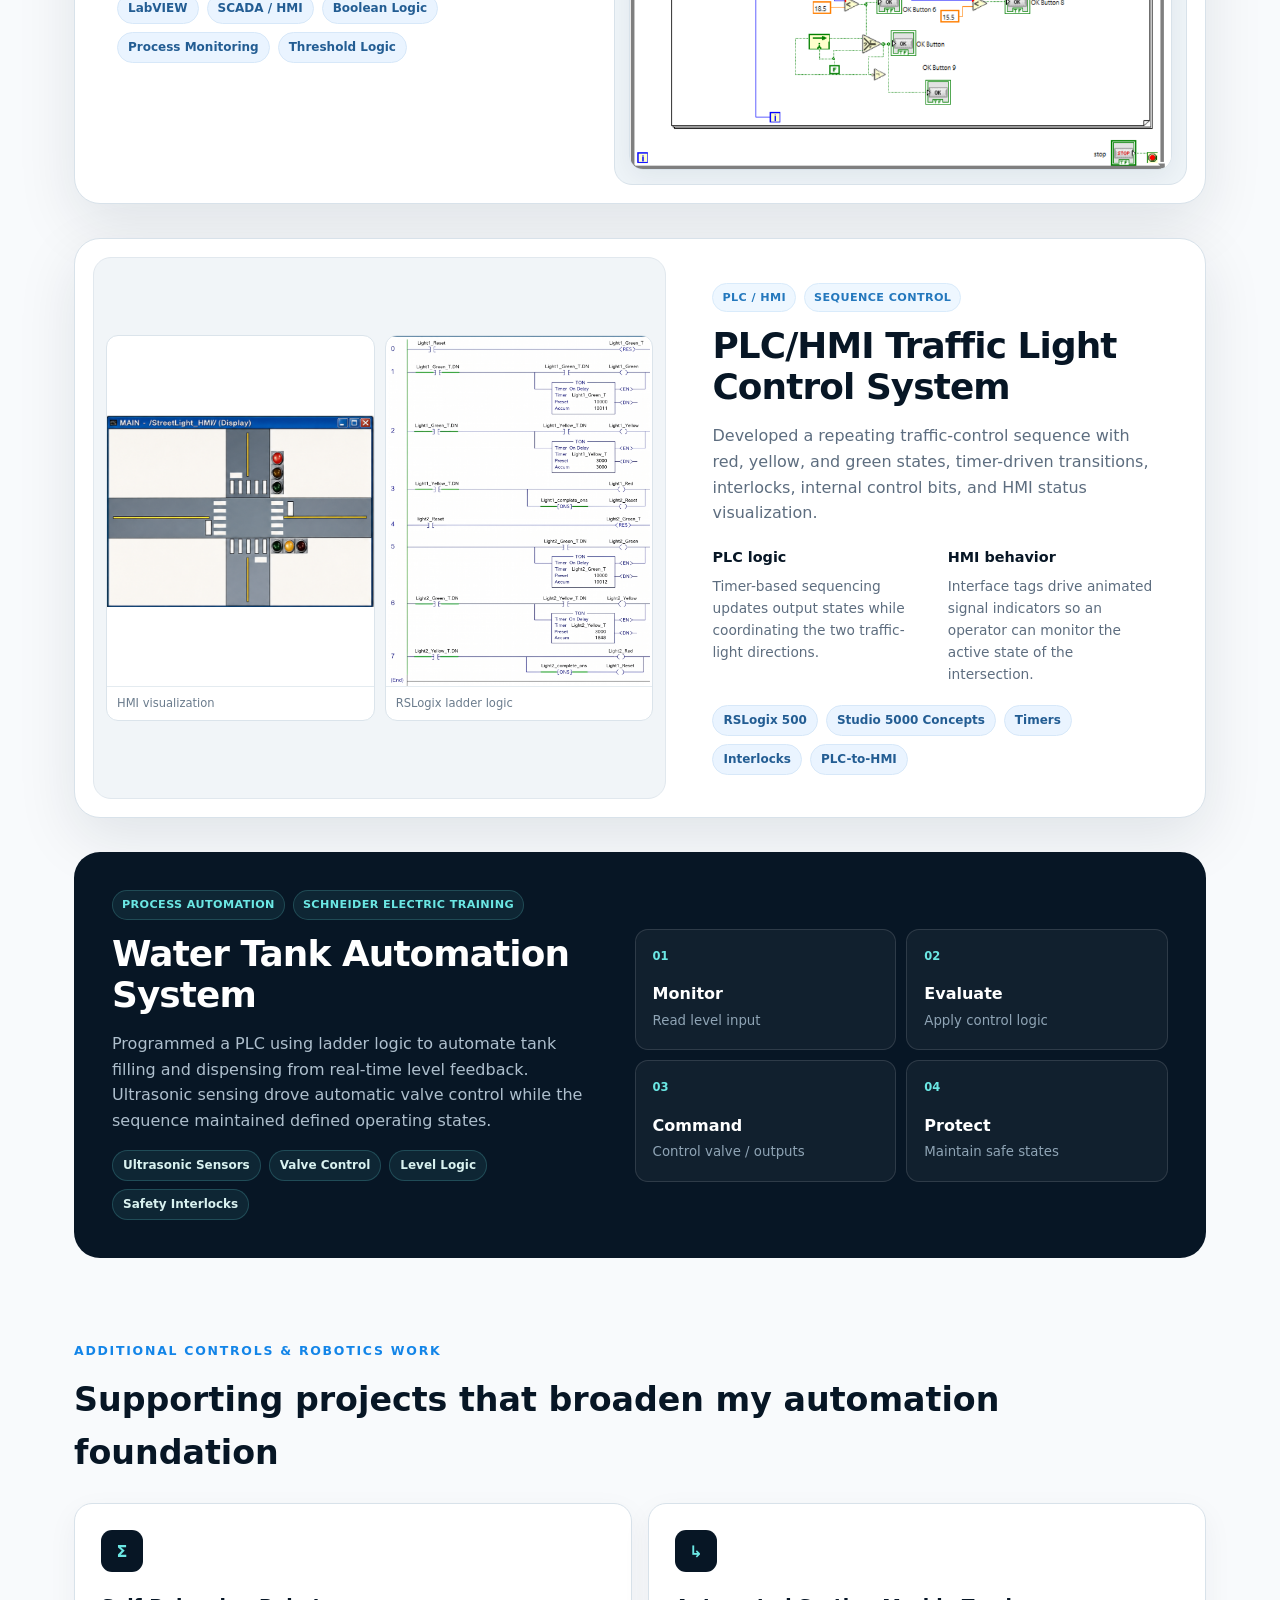
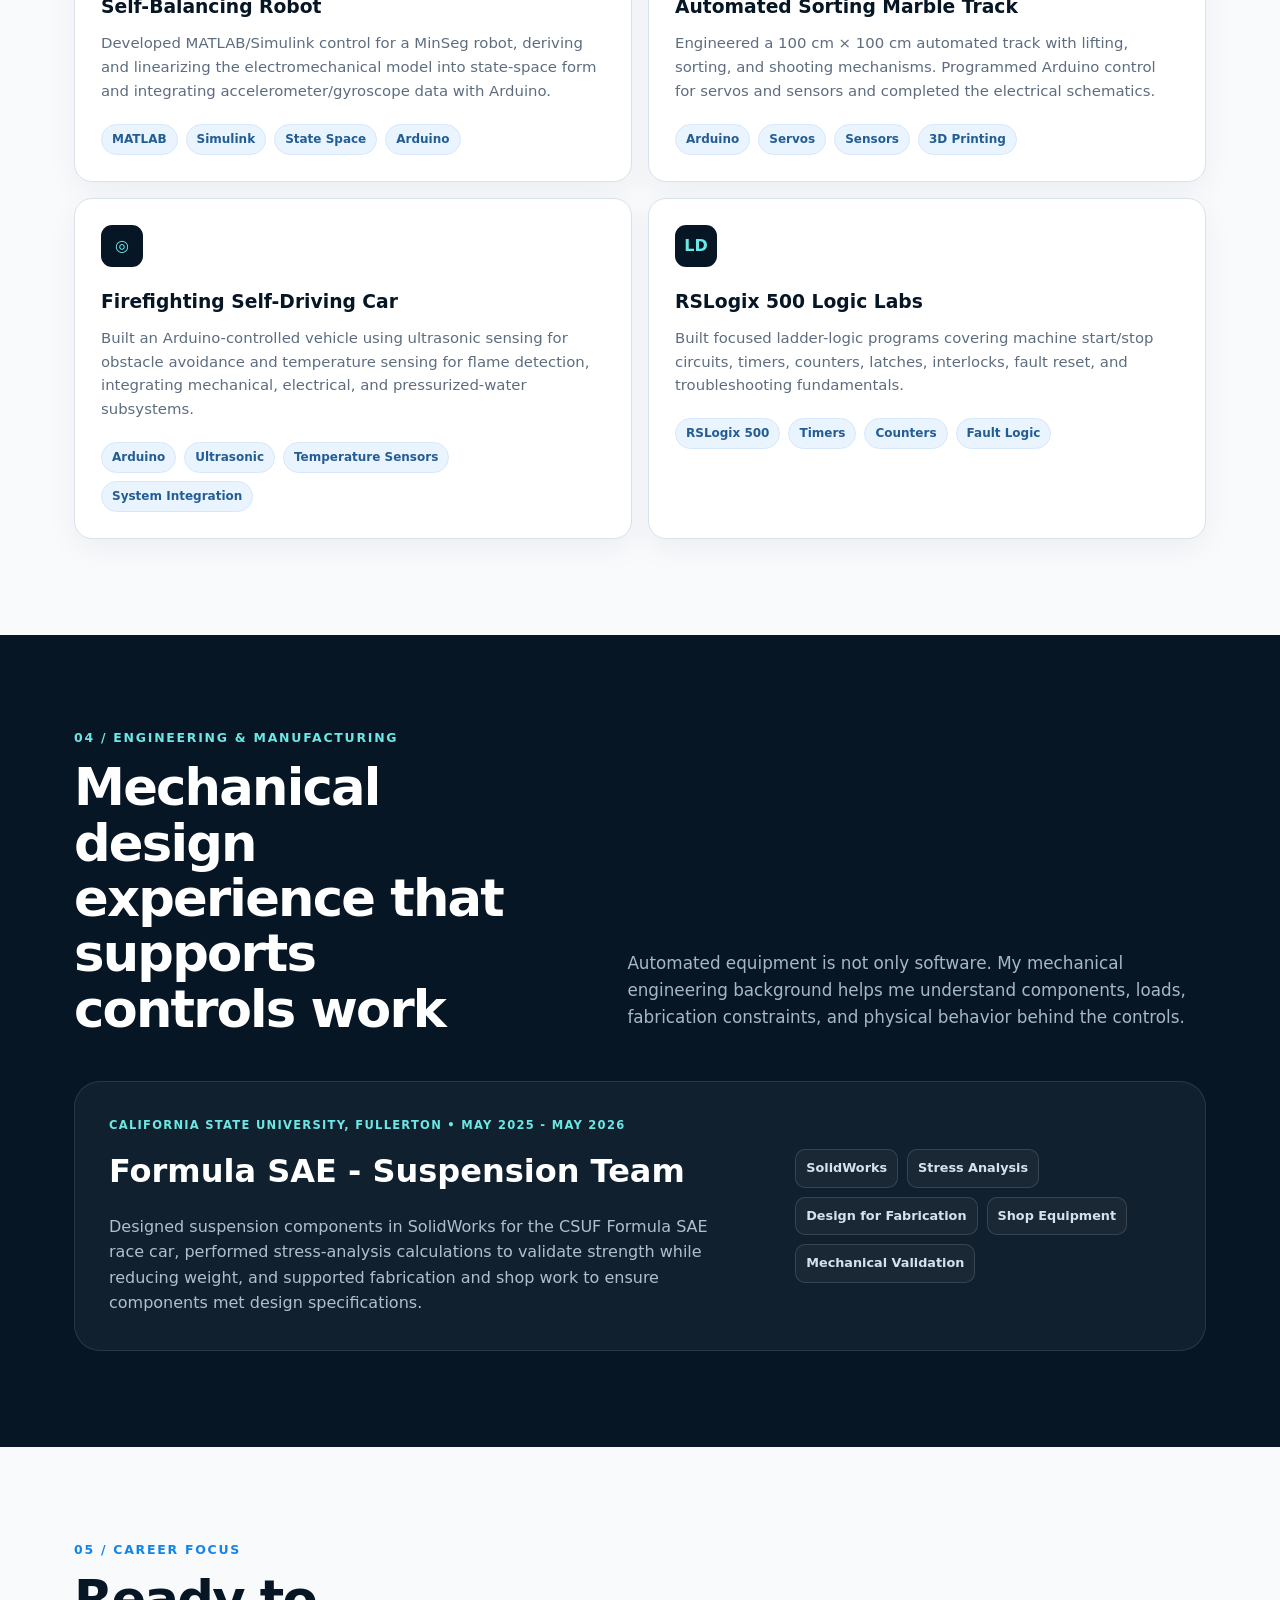
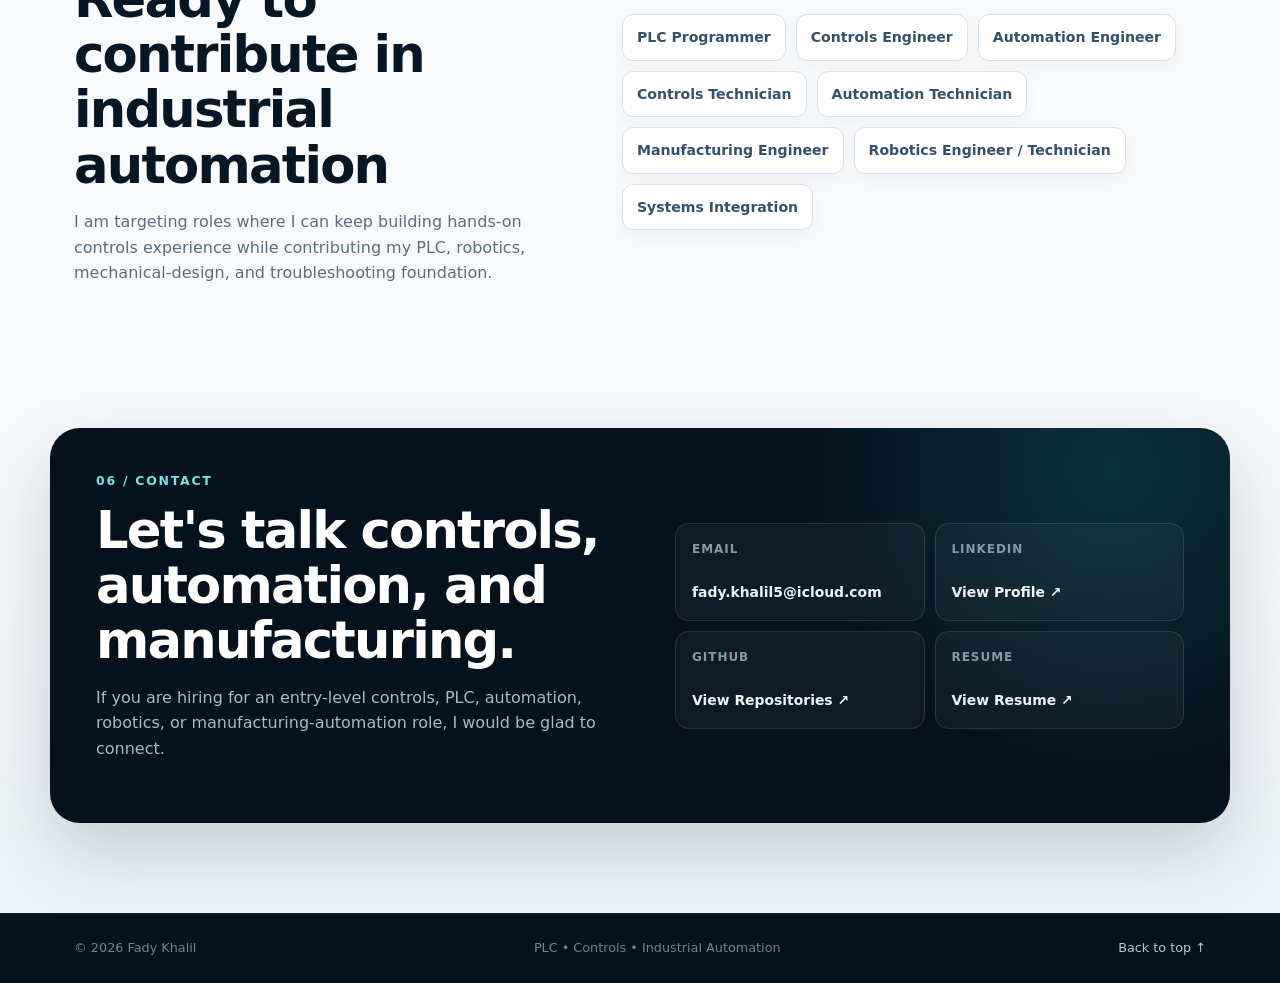
==== commit 296e151e: "Add SCCUR research poster to featured automation project" ====
--- a/index.html
+++ b/index.html
@@ -1 +1 @@
-<!DOCTYPE html><html lang="en"><head><meta charset="UTF-8"><meta name="viewport" content="width=device-width,initial-scale=1"><meta name="description" content="Fady Khalil - Mechanical Engineering graduate focused on PLC programming, industrial automation, controls, HMI/SCADA, robotics, and manufacturing systems."><meta name="theme-color" content="#071625"><title>Fady Khalil | PLC, Controls & Automation Portfolio</title><link rel="stylesheet" href="style.css"><link rel="stylesheet" href="labview.css"></head><body><a class="skip-link" href="#main">Skip to content</a><nav class="site-nav"><div class="nav-inner"><a class="brand" href="#top"><span class="brand-mark">FK</span><span class="brand-text">Controls & Automation</span></a><div class="nav-links"><a href="#about">About</a><a href="#skills">Skills</a><a href="#projects">Projects</a><a href="#engineering">Engineering</a><a href="#contact">Contact</a></div><a class="nav-cta" href="resume.html" target="_blank" rel="noopener">Resume</a></div></nav><header class="hero" id="top"><div class="hero-grid"><div class="hero-copy"><p class="eyebrow">PLC • Controls • Industrial Automation</p><h1>Fady Khalil</h1><p class="hero-title">Mechanical Engineering Graduate building practical automation systems from sensor input to machine action.</p><p class="hero-summary">I work with Allen-Bradley PLCs, ladder logic, HMI/SCADA concepts, sensors, conveyors, servos, and process-control sequences. My portfolio connects controls programming with mechanical design, robotics, and hands-on manufacturing.</p><div class="hero-actions"><a class="button button-primary" href="#projects">Explore Projects</a><a class="button button-secondary" href="resume.html" target="_blank" rel="noopener">View Resume</a></div><div class="availability"><span class="status-dot"></span><span>Seeking entry-level PLC, controls, automation, manufacturing automation, and robotics opportunities.</span></div></div><aside class="hero-panel"><p class="panel-label">Core technologies</p><div class="tech-stack"><div class="tech-row"><span>PLC Platforms</span><strong>Micro800 / Micro820</strong></div><div class="tech-row"><span>Programming</span><strong>RSLogix 500 • Studio 5000</strong></div><div class="tech-row"><span>Controls</span><strong>Ladder Logic • I/O • Interlocks</strong></div><div class="tech-row"><span>HMI / SCADA</span><strong>FactoryTalk concepts • LabVIEW</strong></div><div class="tech-row"><span>Engineering</span><strong>SolidWorks • MATLAB / Simulink</strong></div></div><div class="panel-footer"><span>Orange County, California</span><a href="#contact">Let's connect →</a></div></aside></div></header><main id="main"><section class="section" id="about"><div class="section-heading split-heading"><div><p class="eyebrow">01 / About</p><h2>Controls-minded mechanical engineer</h2></div><p>My strongest work sits at the intersection of PLC programming, physical equipment, sensing, sequencing, and troubleshooting. I enjoy turning a process requirement into clear I/O, control logic, machine states, and operator-visible behavior.</p></div><div class="value-grid"><article class="value-card"><span class="card-number">01</span><h3>PLC Programming</h3><p>Allen-Bradley programming experience with RSLogix 500, Micro800/Micro820, Connected Components Workbench, and Studio 5000 practice.</p></article><article class="value-card"><span class="card-number">02</span><h3>Machine Integration</h3><p>Experience connecting logic to sensors, valves, conveyors, servo-driven mechanisms, automated inspection, and pass/fail handling.</p></article><article class="value-card"><span class="card-number">03</span><h3>Controls + Mechanical</h3><p>Mechanical design, SolidWorks, MATLAB/Simulink, fabrication, robotics, and controls give me a system-level view of automated equipment.</p></article></div></section><section class="section section-tinted" id="skills"><div class="section-heading"><p class="eyebrow">02 / Technical toolkit</p><h2>Skills organized around real controls work</h2><p class="section-intro">A recruiter-friendly view of the tools and concepts demonstrated across the projects below.</p></div><div class="skills-grid"><article class="skill-card"><div class="skill-icon">PLC</div><h3>PLC Programming</h3><ul class="clean-list"><li>RSLogix 500</li><li>RSLogix 5000 / Studio 5000 practice</li><li>Connected Components Workbench</li><li>Ladder logic</li><li>Timers, counters & latches</li><li>Sequencing & interlocks</li></ul></article><article class="skill-card"><div class="skill-icon">I/O</div><h3>Controls & Integration</h3><ul class="clean-list"><li>I/O mapping</li><li>Sensor integration</li><li>Motor / conveyor control</li><li>Servo control</li><li>Fault / reset logic</li><li>Safe operating states</li></ul></article><article class="skill-card"><div class="skill-icon">HMI</div><h3>Visualization & Monitoring</h3><ul class="clean-list"><li>HMI development concepts</li><li>PLC-to-HMI tags</li><li>Animated status indicators</li><li>LabVIEW front panels</li><li>SCADA-style process monitoring</li><li>Operator controls</li></ul></article><article class="skill-card"><div class="skill-icon">ME</div><h3>Engineering & Manufacturing</h3><ul class="clean-list"><li>SolidWorks & Inventor</li><li>MATLAB / Simulink</li><li>FEA with SolidWorks / ANSYS</li><li>C/C++</li><li>CNC & fabrication</li><li>3D printing</li></ul></article></div><div class="learning-strip"><div><p class="mini-label">Current development</p><strong>Building deeper industrial controls capability</strong></div><div class="chip-group"><span class="chip">SolisPLC training</span><span class="chip">Studio 5000</span><span class="chip">Analog inputs</span><span class="chip">FactoryTalk View concepts</span><span class="chip">Troubleshooting</span></div></div></section><section class="section" id="projects"><div class="section-heading"><p class="eyebrow">03 / Featured automation projects</p><h2>From process requirements to working control logic</h2><p class="section-intro">These projects best represent my PLC, HMI/SCADA, sensor-integration, and machine-control experience.</p></div><article class="feature-project"><div class="feature-media"><img src="images/Automated%20Inspection.png" alt="Automated inspection, assembly, and quality-control system" loading="lazy"></div><div class="feature-content"><div class="project-kicker"><span>Featured Project</span><span>PLC / Industry 4.0</span></div><h3>PLC-Integrated Automated Inspection, Assembly & Quality Control System</h3><p class="project-lead">Developed a PLC-controlled manufacturing system that automated inspection, assembly, and quality assurance of 3D-printed parts moving through a conveyor process.</p><div class="project-facts"><div><span>Controller</span><strong>Allen-Bradley Micro820</strong></div><div><span>Software</span><strong>Connected Components Workbench</strong></div><div><span>Integration</span><strong>Ultrasonic sensors • conveyor • servo-driven robotic arm</strong></div></div><div class="project-detail-grid"><div><h4>What I implemented</h4><p>Ladder logic synchronized part detection, inspection, assembly actions, conveyor movement, and quality-control decisions.</p></div><div><h4>Result</h4><p>Improved quality-control accuracy by 20% and presented the work at the Southern California Conferences for Undergraduate Research (SCCUR).</p></div></div><div class="chip-group"><span class="chip">Ladder Logic</span><span class="chip">I/O Mapping</span><span class="chip">Sensors</span><span class="chip">Servo Control</span><span class="chip">Conveyors</span><span class="chip">Quality Control</span></div></div></article><article class="feature-project feature-project-reverse"><div class="feature-media labview-concept"><img src="images/labview_scada_front_panel.png" alt="LabVIEW front panel showing cold-water and hot-water tank levels, boiler, circulation pump, and operator controls" width="1192" height="637" loading="lazy"><img src="images/labview_block_diagram.png" alt="LabVIEW block diagram with loop-based monitoring, Boolean controls, and tank-level comparison logic" width="955" height="836" loading="lazy"></div><div class="feature-content"><div class="project-kicker"><span>New Project</span><span>LabVIEW / SCADA-style</span></div><h3>LabVIEW SCADA-Style Monitoring & Control System</h3><p class="project-lead">Built a LabVIEW monitoring and control interface for a two-tank thermal-water process: a cold-water tank feeds a boiler, a circulation pump transfers heated water, and the process fills a hot-water tank.</p><div class="process-flow"><span>Cold Tank</span><b>→</b><span>Boiler</span><b>→</b><span>Pump</span><b>→</b><span>Hot Tank</span></div><div class="project-detail-grid"><div><h4>Monitoring</h4><p>Visualized tank levels, equipment state, boiler operation, and process status on the front panel.</p></div><div><h4>Control logic</h4><p>Used loop-based monitoring, Boolean controls, comparison thresholds, and state-based process indicators.</p></div></div><div class="chip-group"><span class="chip">LabVIEW</span><span class="chip">SCADA / HMI</span><span class="chip">Boolean Logic</span><span class="chip">Process Monitoring</span><span class="chip">Threshold Logic</span></div></div></article><article class="feature-project"><div class="feature-media dual-gallery"><figure><img src="images/hmi_traffic_light.png" alt="Traffic light HMI" loading="lazy"><figcaption>HMI visualization</figcaption></figure><figure><img src="images/logic_traffic_light.png" alt="RSLogix ladder logic for traffic light sequencing" loading="lazy"><figcaption>RSLogix ladder logic</figcaption></figure></div><div class="feature-content"><div class="project-kicker"><span>PLC / HMI</span><span>Sequence Control</span></div><h3>PLC/HMI Traffic Light Control System</h3><p class="project-lead">Developed a repeating traffic-control sequence with red, yellow, and green states, timer-driven transitions, interlocks, internal control bits, and HMI status visualization.</p><div class="project-detail-grid"><div><h4>PLC logic</h4><p>Timer-based sequencing updates output states while coordinating the two traffic-light directions.</p></div><div><h4>HMI behavior</h4><p>Interface tags drive animated signal indicators so an operator can monitor the active state of the intersection.</p></div></div><div class="chip-group"><span class="chip">RSLogix 500</span><span class="chip">Studio 5000 Concepts</span><span class="chip">Timers</span><span class="chip">Interlocks</span><span class="chip">PLC-to-HMI</span></div></div></article><article class="project-wide"><div class="project-wide-copy"><div class="project-kicker"><span>Process Automation</span><span>Schneider Electric Training</span></div><h3>Water Tank Automation System</h3><p>Programmed a PLC using ladder logic to automate tank filling and dispensing from real-time level feedback. Ultrasonic sensing drove automatic valve control while the sequence maintained defined operating states.</p><div class="chip-group"><span class="chip">Ultrasonic Sensors</span><span class="chip">Valve Control</span><span class="chip">Level Logic</span><span class="chip">Safety Interlocks</span></div></div><div class="control-sequence"><div><span>01</span><strong>Monitor</strong><small>Read level input</small></div><div><span>02</span><strong>Evaluate</strong><small>Apply control logic</small></div><div><span>03</span><strong>Command</strong><small>Control valve / outputs</small></div><div><span>04</span><strong>Protect</strong><small>Maintain safe states</small></div></div></article><div class="subsection-heading"><p class="eyebrow">Additional controls & robotics work</p><h3>Supporting projects that broaden my automation foundation</h3></div><div class="project-card-grid"><article class="compact-project"><div class="compact-icon">Σ</div><h3>Self-Balancing Robot</h3><p>Developed MATLAB/Simulink control for a MinSeg robot, deriving and linearizing the electromechanical model into state-space form and integrating accelerometer/gyroscope data with Arduino.</p><div class="chip-group"><span class="chip">MATLAB</span><span class="chip">Simulink</span><span class="chip">State Space</span><span class="chip">Arduino</span></div></article><article class="compact-project"><div class="compact-icon">↳</div><h3>Automated Sorting Marble Track</h3><p>Engineered a 100 cm × 100 cm automated track with lifting, sorting, and shooting mechanisms. Programmed Arduino control for servos and sensors and completed the electrical schematics.</p><div class="chip-group"><span class="chip">Arduino</span><span class="chip">Servos</span><span class="chip">Sensors</span><span class="chip">3D Printing</span></div></article><article class="compact-project"><div class="compact-icon">◎</div><h3>Firefighting Self-Driving Car</h3><p>Built an Arduino-controlled vehicle using ultrasonic sensing for obstacle avoidance and temperature sensing for flame detection, integrating mechanical, electrical, and pressurized-water subsystems.</p><div class="chip-group"><span class="chip">Arduino</span><span class="chip">Ultrasonic</span><span class="chip">Temperature Sensors</span><span class="chip">System Integration</span></div></article><article class="compact-project"><div class="compact-icon">LD</div><h3>RSLogix 500 Logic Labs</h3><p>Built focused ladder-logic programs covering machine start/stop circuits, timers, counters, latches, interlocks, fault reset, and troubleshooting fundamentals.</p><div class="chip-group"><span class="chip">RSLogix 500</span><span class="chip">Timers</span><span class="chip">Counters</span><span class="chip">Fault Logic</span></div></article></div></section><section class="section section-dark" id="engineering"><div class="section-heading split-heading dark-heading"><div><p class="eyebrow">04 / Engineering & manufacturing</p><h2>Mechanical design experience that supports controls work</h2></div><p>Automated equipment is not only software. My mechanical engineering background helps me understand components, loads, fabrication constraints, and physical behavior behind the controls.</p></div><article class="engineering-feature"><div><p class="mini-label">California State University, Fullerton • May 2025 - May 2026</p><h3>Formula SAE - Suspension Team</h3><p>Designed suspension components in SolidWorks for the CSUF Formula SAE race car, performed stress-analysis calculations to validate strength while reducing weight, and supported fabrication and shop work to ensure components met design specifications.</p></div><div class="engineering-tags"><span>SolidWorks</span><span>Stress Analysis</span><span>Design for Fabrication</span><span>Shop Equipment</span><span>Mechanical Validation</span></div></article></section><section class="section career-section"><div class="career-copy"><p class="eyebrow">05 / Career focus</p><h2>Ready to contribute in industrial automation</h2><p>I am targeting roles where I can keep building hands-on controls experience while contributing my PLC, robotics, mechanical-design, and troubleshooting foundation.</p></div><div class="role-cloud"><span>PLC Programmer</span><span>Controls Engineer</span><span>Automation Engineer</span><span>Controls Technician</span><span>Automation Technician</span><span>Manufacturing Engineer</span><span>Robotics Engineer / Technician</span><span>Systems Integration</span></div></section><section class="contact-section" id="contact"><div class="contact-card"><div><p class="eyebrow">06 / Contact</p><h2>Let's talk controls, automation, and manufacturing.</h2><p>If you are hiring for an entry-level controls, PLC, automation, robotics, or manufacturing-automation role, I would be glad to connect.</p></div><div class="contact-actions"><a class="contact-link" href="mailto:fady.khalil5@icloud.com"><span>Email</span><strong>fady.khalil5@icloud.com</strong></a><a class="contact-link" href="https://www.linkedin.com/in/fady-khalil-84aa421b5" target="_blank" rel="noopener"><span>LinkedIn</span><strong>View Profile ↗</strong></a><a class="contact-link" href="https://github.com/FadyKhalil-Control" target="_blank" rel="noopener"><span>GitHub</span><strong>View Repositories ↗</strong></a><a class="contact-link" href="resume.html" target="_blank" rel="noopener"><span>Resume</span><strong>View Resume ↗</strong></a></div></div></section></main><footer><span>© 2026 Fady Khalil</span><span>PLC • Controls • Industrial Automation</span><a href="#top">Back to top ↑</a></footer></body></html>+<!DOCTYPE html><html lang="en"><head><meta charset="UTF-8"><meta name="viewport" content="width=device-width,initial-scale=1"><meta name="description" content="Fady Khalil - Mechanical Engineering graduate focused on PLC programming, industrial automation, controls, HMI/SCADA, robotics, and manufacturing systems."><meta name="theme-color" content="#071625"><title>Fady Khalil | PLC, Controls & Automation Portfolio</title><link rel="stylesheet" href="style.css"><link rel="stylesheet" href="labview.css"></head><body><a class="skip-link" href="#main">Skip to content</a><nav class="site-nav"><div class="nav-inner"><a class="brand" href="#top"><span class="brand-mark">FK</span><span class="brand-text">Controls & Automation</span></a><div class="nav-links"><a href="#about">About</a><a href="#skills">Skills</a><a href="#projects">Projects</a><a href="#engineering">Engineering</a><a href="#contact">Contact</a></div><a class="nav-cta" href="resume.html" target="_blank" rel="noopener">Resume</a></div></nav><header class="hero" id="top"><div class="hero-grid"><div class="hero-copy"><p class="eyebrow">PLC • Controls • Industrial Automation</p><h1>Fady Khalil</h1><p class="hero-title">Mechanical Engineering Graduate building practical automation systems from sensor input to machine action.</p><p class="hero-summary">I work with Allen-Bradley PLCs, ladder logic, HMI/SCADA concepts, sensors, conveyors, servos, and process-control sequences. My portfolio connects controls programming with mechanical design, robotics, and hands-on manufacturing.</p><div class="hero-actions"><a class="button button-primary" href="#projects">Explore Projects</a><a class="button button-secondary" href="resume.html" target="_blank" rel="noopener">View Resume</a></div><div class="availability"><span class="status-dot"></span><span>Seeking entry-level PLC, controls, automation, manufacturing automation, and robotics opportunities.</span></div></div><aside class="hero-panel"><p class="panel-label">Core technologies</p><div class="tech-stack"><div class="tech-row"><span>PLC Platforms</span><strong>Micro800 / Micro820</strong></div><div class="tech-row"><span>Programming</span><strong>RSLogix 500 • Studio 5000</strong></div><div class="tech-row"><span>Controls</span><strong>Ladder Logic • I/O • Interlocks</strong></div><div class="tech-row"><span>HMI / SCADA</span><strong>FactoryTalk concepts • LabVIEW</strong></div><div class="tech-row"><span>Engineering</span><strong>SolidWorks • MATLAB / Simulink</strong></div></div><div class="panel-footer"><span>Orange County, California</span><a href="#contact">Let's connect →</a></div></aside></div></header><main id="main"><section class="section" id="about"><div class="section-heading split-heading"><div><p class="eyebrow">01 / About</p><h2>Controls-minded mechanical engineer</h2></div><p>My strongest work sits at the intersection of PLC programming, physical equipment, sensing, sequencing, and troubleshooting. I enjoy turning a process requirement into clear I/O, control logic, machine states, and operator-visible behavior.</p></div><div class="value-grid"><article class="value-card"><span class="card-number">01</span><h3>PLC Programming</h3><p>Allen-Bradley programming experience with RSLogix 500, Micro800/Micro820, Connected Components Workbench, and Studio 5000 practice.</p></article><article class="value-card"><span class="card-number">02</span><h3>Machine Integration</h3><p>Experience connecting logic to sensors, valves, conveyors, servo-driven mechanisms, automated inspection, and pass/fail handling.</p></article><article class="value-card"><span class="card-number">03</span><h3>Controls + Mechanical</h3><p>Mechanical design, SolidWorks, MATLAB/Simulink, fabrication, robotics, and controls give me a system-level view of automated equipment.</p></article></div></section><section class="section section-tinted" id="skills"><div class="section-heading"><p class="eyebrow">02 / Technical toolkit</p><h2>Skills organized around real controls work</h2><p class="section-intro">A recruiter-friendly view of the tools and concepts demonstrated across the projects below.</p></div><div class="skills-grid"><article class="skill-card"><div class="skill-icon">PLC</div><h3>PLC Programming</h3><ul class="clean-list"><li>RSLogix 500</li><li>RSLogix 5000 / Studio 5000 practice</li><li>Connected Components Workbench</li><li>Ladder logic</li><li>Timers, counters & latches</li><li>Sequencing & interlocks</li></ul></article><article class="skill-card"><div class="skill-icon">I/O</div><h3>Controls & Integration</h3><ul class="clean-list"><li>I/O mapping</li><li>Sensor integration</li><li>Motor / conveyor control</li><li>Servo control</li><li>Fault / reset logic</li><li>Safe operating states</li></ul></article><article class="skill-card"><div class="skill-icon">HMI</div><h3>Visualization & Monitoring</h3><ul class="clean-list"><li>HMI development concepts</li><li>PLC-to-HMI tags</li><li>Animated status indicators</li><li>LabVIEW front panels</li><li>SCADA-style process monitoring</li><li>Operator controls</li></ul></article><article class="skill-card"><div class="skill-icon">ME</div><h3>Engineering & Manufacturing</h3><ul class="clean-list"><li>SolidWorks & Inventor</li><li>MATLAB / Simulink</li><li>FEA with SolidWorks / ANSYS</li><li>C/C++</li><li>CNC & fabrication</li><li>3D printing</li></ul></article></div><div class="learning-strip"><div><p class="mini-label">Current development</p><strong>Building deeper industrial controls capability</strong></div><div class="chip-group"><span class="chip">SolisPLC training</span><span class="chip">Studio 5000</span><span class="chip">Analog inputs</span><span class="chip">FactoryTalk View concepts</span><span class="chip">Troubleshooting</span></div></div></section><section class="section" id="projects"><div class="section-heading"><p class="eyebrow">03 / Featured automation projects</p><h2>From process requirements to working control logic</h2><p class="section-intro">These projects best represent my PLC, HMI/SCADA, sensor-integration, and machine-control experience.</p></div><article class="feature-project"><div class="feature-media"><img src="images/Automated%20Inspection.png" alt="Factory layout showing a 3D printer, two robotic arms, a conveyor, and sorting bins" width="790" height="441" loading="lazy"></div><div class="feature-content"><div class="project-kicker"><span>Featured Project</span><span>PLC / Industry 4.0</span></div><h3>PLC-Integrated Automated Inspection, Assembly & Quality Control System</h3><p class="project-lead">Developed a PLC-controlled manufacturing system that automated inspection, assembly, and quality assurance of 3D-printed parts moving through a conveyor process.</p><div class="project-facts"><div><span>Controller</span><strong>Allen-Bradley Micro820</strong></div><div><span>Software</span><strong>Connected Components Workbench</strong></div><div><span>Integration</span><strong>Ultrasonic sensors • conveyor • servo-driven robotic arm</strong></div></div><div class="project-detail-grid"><div><h4>What I implemented</h4><p>Ladder logic synchronized part detection, inspection, assembly actions, conveyor movement, and quality-control decisions.</p></div><div><h4>Result</h4><p>Improved quality-control accuracy by 20% and presented the work at the Southern California Conferences for Undergraduate Research (SCCUR).</p></div></div><div class="chip-group"><span class="chip">Ladder Logic</span><span class="chip">I/O Mapping</span><span class="chip">Sensors</span><span class="chip">Servo Control</span><span class="chip">Conveyors</span><span class="chip">Quality Control</span></div></div><aside class="research-poster" aria-labelledby="sccur-poster-heading"><a class="research-poster-preview" href="projects/SCCUR-2024-PLC-Integration-Fady-Khalil.pdf" target="_blank" rel="noopener" aria-label="Open the SCCUR 2024 research poster (PDF, opens in a new tab)"><img src="images/sccur-2024-poster-preview.jpg" alt="SCCUR research poster with factory layout, ladder logic, and hardware photos" width="960" height="720" loading="lazy"></a><div class="research-poster-copy"><p class="eyebrow">SCCUR 2024 / Research poster</p><h4 id="sccur-poster-heading">See the factory layout and PLC logic</h4><p>The original poster captures the 2024 research stage: factory layout, ladder logic, PLC and robotic-arm hardware, and next steps toward full assembly-line implementation.</p><p class="research-poster-credit">Fady Khalil · California State University, Fullerton<br>Principal investigator: Dr. Sagil James</p><a class="button research-poster-link" href="projects/SCCUR-2024-PLC-Integration-Fady-Khalil.pdf" target="_blank" rel="noopener">View research poster <span>(PDF, 646 KB) ↗</span></a></div></aside></article><article class="feature-project feature-project-reverse"><div class="feature-media labview-concept"><img src="images/labview_scada_front_panel.png" alt="LabVIEW front panel showing cold-water and hot-water tank levels, boiler, circulation pump, and operator controls" width="1192" height="637" loading="lazy"><img src="images/labview_block_diagram.png" alt="LabVIEW block diagram with loop-based monitoring, Boolean controls, and tank-level comparison logic" width="955" height="836" loading="lazy"></div><div class="feature-content"><div class="project-kicker"><span>New Project</span><span>LabVIEW / SCADA-style</span></div><h3>LabVIEW SCADA-Style Monitoring & Control System</h3><p class="project-lead">Built a LabVIEW monitoring and control interface for a two-tank thermal-water process: a cold-water tank feeds a boiler, a circulation pump transfers heated water, and the process fills a hot-water tank.</p><div class="process-flow"><span>Cold Tank</span><b>→</b><span>Boiler</span><b>→</b><span>Pump</span><b>→</b><span>Hot Tank</span></div><div class="project-detail-grid"><div><h4>Monitoring</h4><p>Visualized tank levels, equipment state, boiler operation, and process status on the front panel.</p></div><div><h4>Control logic</h4><p>Used loop-based monitoring, Boolean controls, comparison thresholds, and state-based process indicators.</p></div></div><div class="chip-group"><span class="chip">LabVIEW</span><span class="chip">SCADA / HMI</span><span class="chip">Boolean Logic</span><span class="chip">Process Monitoring</span><span class="chip">Threshold Logic</span></div></div></article><article class="feature-project"><div class="feature-media dual-gallery"><figure><img src="images/hmi_traffic_light.png" alt="Traffic light HMI" loading="lazy"><figcaption>HMI visualization</figcaption></figure><figure><img src="images/logic_traffic_light.png" alt="RSLogix ladder logic for traffic light sequencing" loading="lazy"><figcaption>RSLogix ladder logic</figcaption></figure></div><div class="feature-content"><div class="project-kicker"><span>PLC / HMI</span><span>Sequence Control</span></div><h3>PLC/HMI Traffic Light Control System</h3><p class="project-lead">Developed a repeating traffic-control sequence with red, yellow, and green states, timer-driven transitions, interlocks, internal control bits, and HMI status visualization.</p><div class="project-detail-grid"><div><h4>PLC logic</h4><p>Timer-based sequencing updates output states while coordinating the two traffic-light directions.</p></div><div><h4>HMI behavior</h4><p>Interface tags drive animated signal indicators so an operator can monitor the active state of the intersection.</p></div></div><div class="chip-group"><span class="chip">RSLogix 500</span><span class="chip">Studio 5000 Concepts</span><span class="chip">Timers</span><span class="chip">Interlocks</span><span class="chip">PLC-to-HMI</span></div></div></article><article class="project-wide"><div class="project-wide-copy"><div class="project-kicker"><span>Process Automation</span><span>Schneider Electric Training</span></div><h3>Water Tank Automation System</h3><p>Programmed a PLC using ladder logic to automate tank filling and dispensing from real-time level feedback. Ultrasonic sensing drove automatic valve control while the sequence maintained defined operating states.</p><div class="chip-group"><span class="chip">Ultrasonic Sensors</span><span class="chip">Valve Control</span><span class="chip">Level Logic</span><span class="chip">Safety Interlocks</span></div></div><div class="control-sequence"><div><span>01</span><strong>Monitor</strong><small>Read level input</small></div><div><span>02</span><strong>Evaluate</strong><small>Apply control logic</small></div><div><span>03</span><strong>Command</strong><small>Control valve / outputs</small></div><div><span>04</span><strong>Protect</strong><small>Maintain safe states</small></div></div></article><div class="subsection-heading"><p class="eyebrow">Additional controls & robotics work</p><h3>Supporting projects that broaden my automation foundation</h3></div><div class="project-card-grid"><article class="compact-project"><div class="compact-icon">Σ</div><h3>Self-Balancing Robot</h3><p>Developed MATLAB/Simulink control for a MinSeg robot, deriving and linearizing the electromechanical model into state-space form and integrating accelerometer/gyroscope data with Arduino.</p><div class="chip-group"><span class="chip">MATLAB</span><span class="chip">Simulink</span><span class="chip">State Space</span><span class="chip">Arduino</span></div></article><article class="compact-project"><div class="compact-icon">↳</div><h3>Automated Sorting Marble Track</h3><p>Engineered a 100 cm × 100 cm automated track with lifting, sorting, and shooting mechanisms. Programmed Arduino control for servos and sensors and completed the electrical schematics.</p><div class="chip-group"><span class="chip">Arduino</span><span class="chip">Servos</span><span class="chip">Sensors</span><span class="chip">3D Printing</span></div></article><article class="compact-project"><div class="compact-icon">◎</div><h3>Firefighting Self-Driving Car</h3><p>Built an Arduino-controlled vehicle using ultrasonic sensing for obstacle avoidance and temperature sensing for flame detection, integrating mechanical, electrical, and pressurized-water subsystems.</p><div class="chip-group"><span class="chip">Arduino</span><span class="chip">Ultrasonic</span><span class="chip">Temperature Sensors</span><span class="chip">System Integration</span></div></article><article class="compact-project"><div class="compact-icon">LD</div><h3>RSLogix 500 Logic Labs</h3><p>Built focused ladder-logic programs covering machine start/stop circuits, timers, counters, latches, interlocks, fault reset, and troubleshooting fundamentals.</p><div class="chip-group"><span class="chip">RSLogix 500</span><span class="chip">Timers</span><span class="chip">Counters</span><span class="chip">Fault Logic</span></div></article></div></section><section class="section section-dark" id="engineering"><div class="section-heading split-heading dark-heading"><div><p class="eyebrow">04 / Engineering & manufacturing</p><h2>Mechanical design experience that supports controls work</h2></div><p>Automated equipment is not only software. My mechanical engineering background helps me understand components, loads, fabrication constraints, and physical behavior behind the controls.</p></div><article class="engineering-feature"><div><p class="mini-label">California State University, Fullerton • May 2025 - May 2026</p><h3>Formula SAE - Suspension Team</h3><p>Designed suspension components in SolidWorks for the CSUF Formula SAE race car, performed stress-analysis calculations to validate strength while reducing weight, and supported fabrication and shop work to ensure components met design specifications.</p></div><div class="engineering-tags"><span>SolidWorks</span><span>Stress Analysis</span><span>Design for Fabrication</span><span>Shop Equipment</span><span>Mechanical Validation</span></div></article></section><section class="section career-section"><div class="career-copy"><p class="eyebrow">05 / Career focus</p><h2>Ready to contribute in industrial automation</h2><p>I am targeting roles where I can keep building hands-on controls experience while contributing my PLC, robotics, mechanical-design, and troubleshooting foundation.</p></div><div class="role-cloud"><span>PLC Programmer</span><span>Controls Engineer</span><span>Automation Engineer</span><span>Controls Technician</span><span>Automation Technician</span><span>Manufacturing Engineer</span><span>Robotics Engineer / Technician</span><span>Systems Integration</span></div></section><section class="contact-section" id="contact"><div class="contact-card"><div><p class="eyebrow">06 / Contact</p><h2>Let's talk controls, automation, and manufacturing.</h2><p>If you are hiring for an entry-level controls, PLC, automation, robotics, or manufacturing-automation role, I would be glad to connect.</p></div><div class="contact-actions"><a class="contact-link" href="mailto:fady.khalil5@icloud.com"><span>Email</span><strong>fady.khalil5@icloud.com</strong></a><a class="contact-link" href="https://www.linkedin.com/in/fady-khalil-84aa421b5" target="_blank" rel="noopener"><span>LinkedIn</span><strong>View Profile ↗</strong></a><a class="contact-link" href="https://github.com/FadyKhalil-Control" target="_blank" rel="noopener"><span>GitHub</span><strong>View Repositories ↗</strong></a><a class="contact-link" href="resume.html" target="_blank" rel="noopener"><span>Resume</span><strong>View Resume ↗</strong></a></div></div></section></main><footer><span>© 2026 Fady Khalil</span><span>PLC • Controls • Industrial Automation</span><a href="#top">Back to top ↑</a></footer></body></html>
--- a/style.css
+++ b/style.css
@@ -385,6 +385,38 @@
 .project-detail-grid { display: grid; grid-template-columns: 1fr 1fr; gap: 20px; margin-bottom: 20px; }
 .project-detail-grid h4 { margin: 0 0 6px; font-size: .9rem; color: var(--navy-900); }
 .project-detail-grid p { margin: 0; color: var(--muted); font-size: .86rem; }
+.research-poster {
+  grid-column: 1 / -1;
+  display: grid;
+  grid-template-columns: minmax(0, 270px) minmax(0, 1fr);
+  align-items: center;
+  gap: 28px;
+  padding: 24px;
+  border: 1px solid var(--line);
+  border-radius: var(--radius-md);
+  background: var(--soft);
+}
+.research-poster-preview {
+  display: block;
+  padding: 6px;
+  border: 1px solid var(--line);
+  border-radius: 10px;
+  background: var(--white);
+  box-shadow: 0 8px 24px rgba(9, 31, 49, .08);
+}
+.research-poster-preview img { display: block; width: 100%; height: auto; }
+.research-poster-copy .eyebrow { margin: 0 0 8px; }
+.research-poster-copy h4 { margin: 0; color: var(--navy-900); font-size: 1.25rem; line-height: 1.3; }
+.research-poster-copy > p { margin: 10px 0; color: var(--muted); font-size: .88rem; }
+.research-poster-copy .research-poster-credit { font-size: .78rem; }
+.research-poster-link { margin-top: 8px; color: var(--white); background: var(--navy-800); flex-wrap: wrap; gap: 5px 8px; font-size: .82rem; }
+.research-poster-link:hover { background: var(--navy-700); }
+.research-poster-link span { color: var(--cyan-300); font-size: .75rem; }
+.research-poster a:focus-visible { outline: 3px solid var(--blue-500); outline-offset: 4px; }
+@media (max-width: 780px) {
+  .research-poster { grid-template-columns: minmax(0, 1fr); gap: 20px; padding: 18px; }
+  .research-poster-preview { width: 100%; max-width: 360px; justify-self: center; }
+}
 .dual-gallery, .labview-gallery {
   padding: 12px;
   align-content: center;
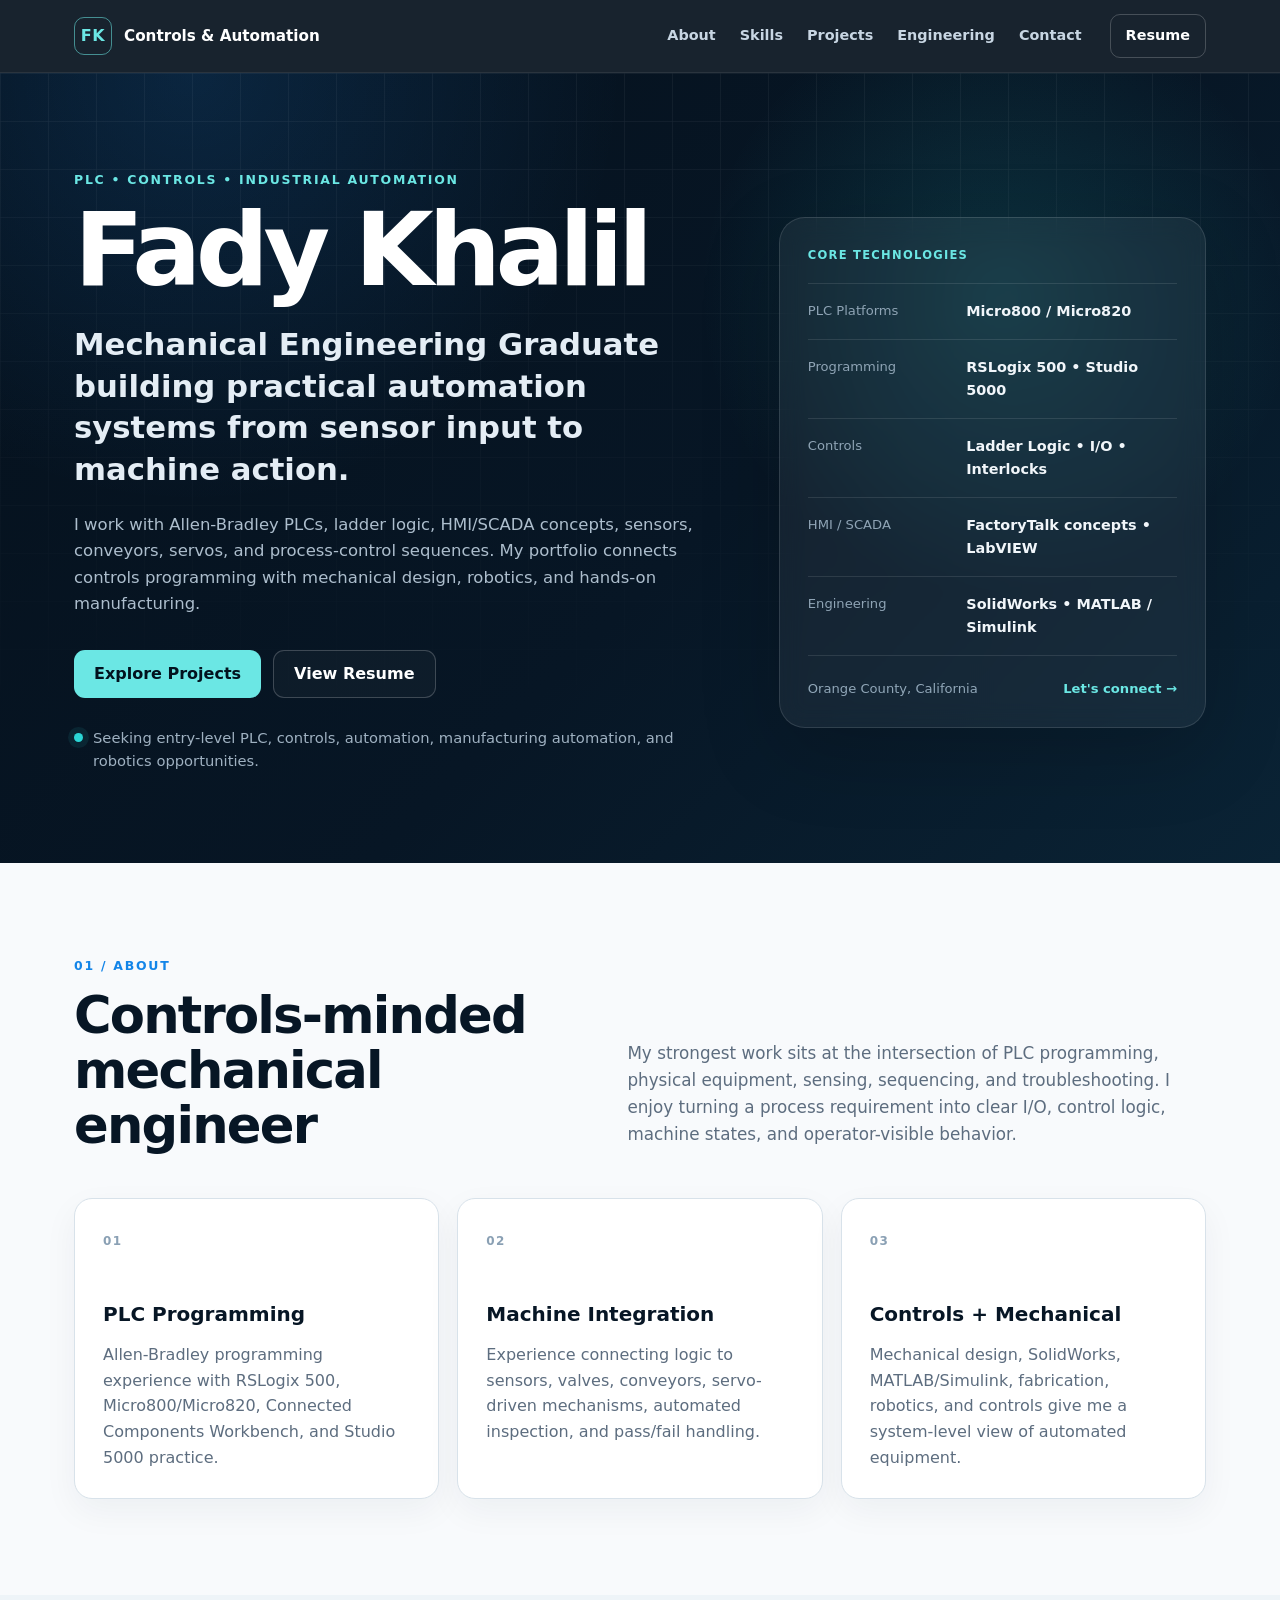
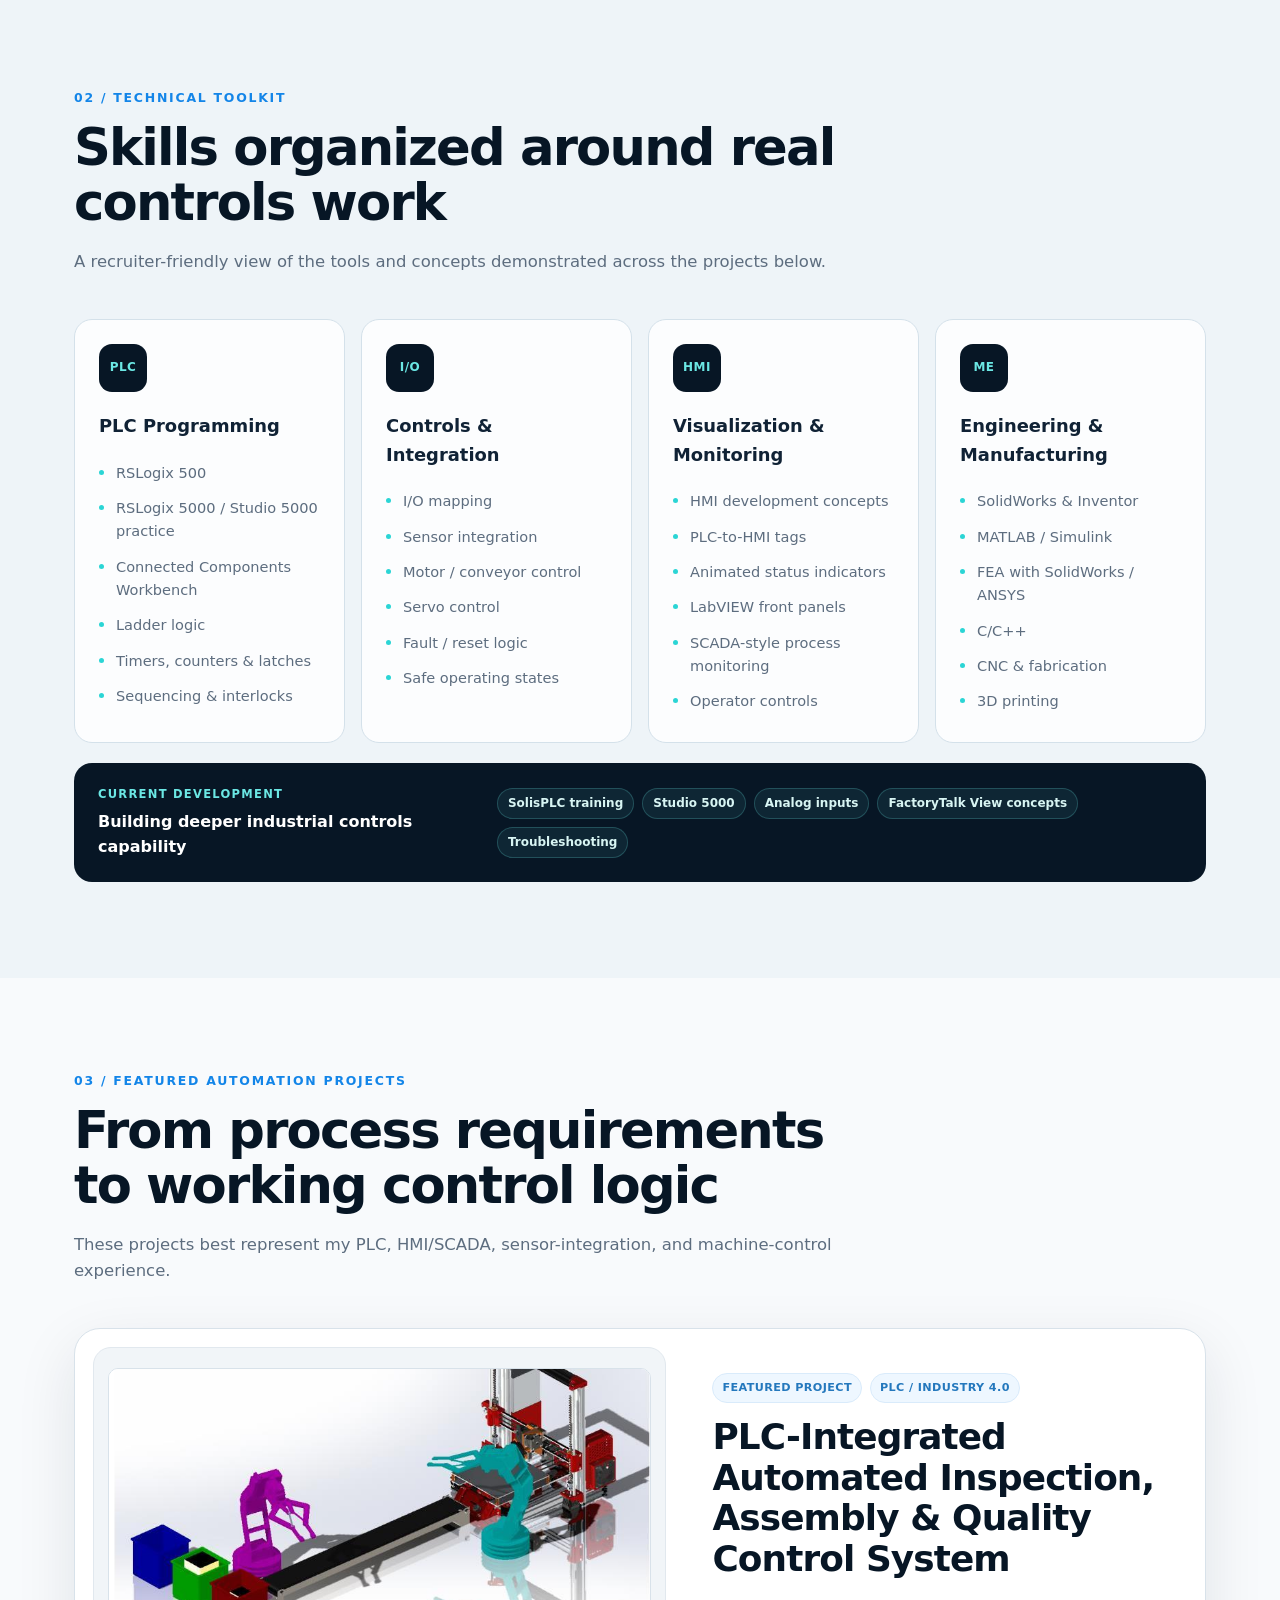
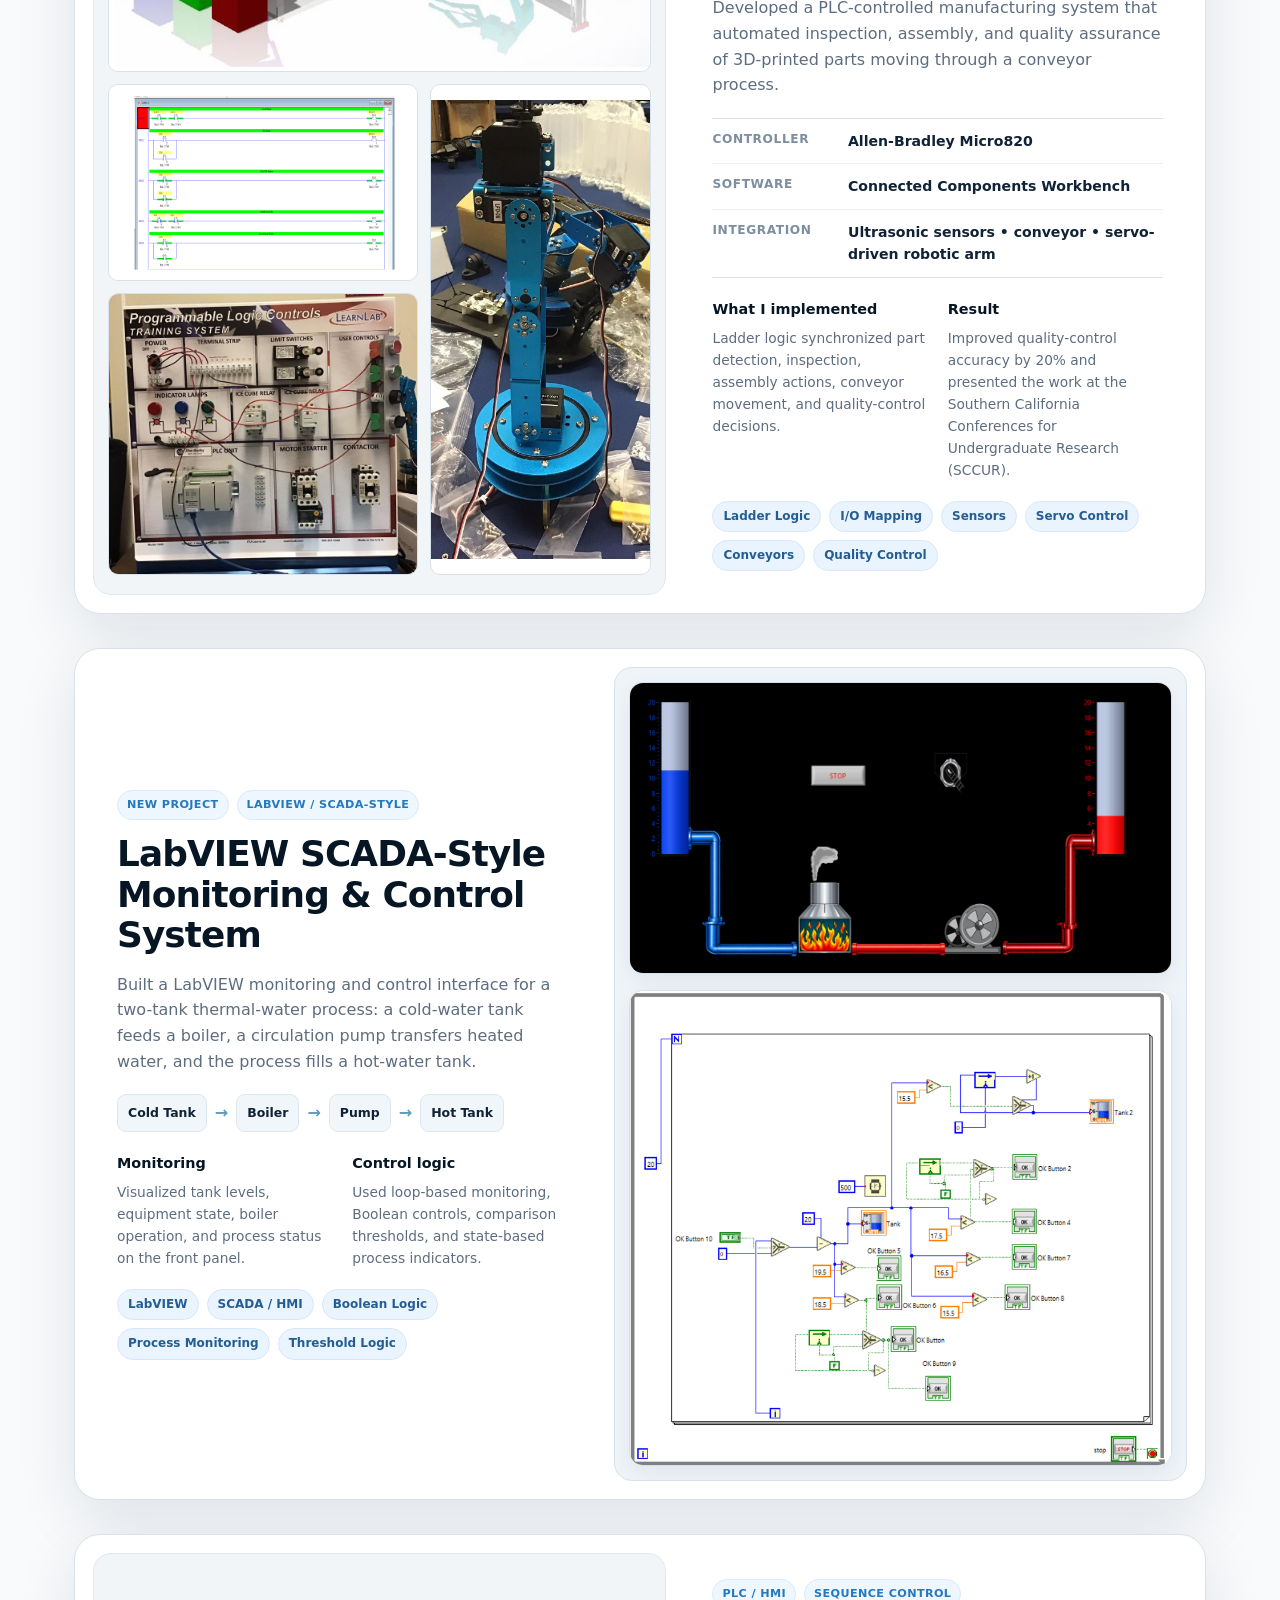
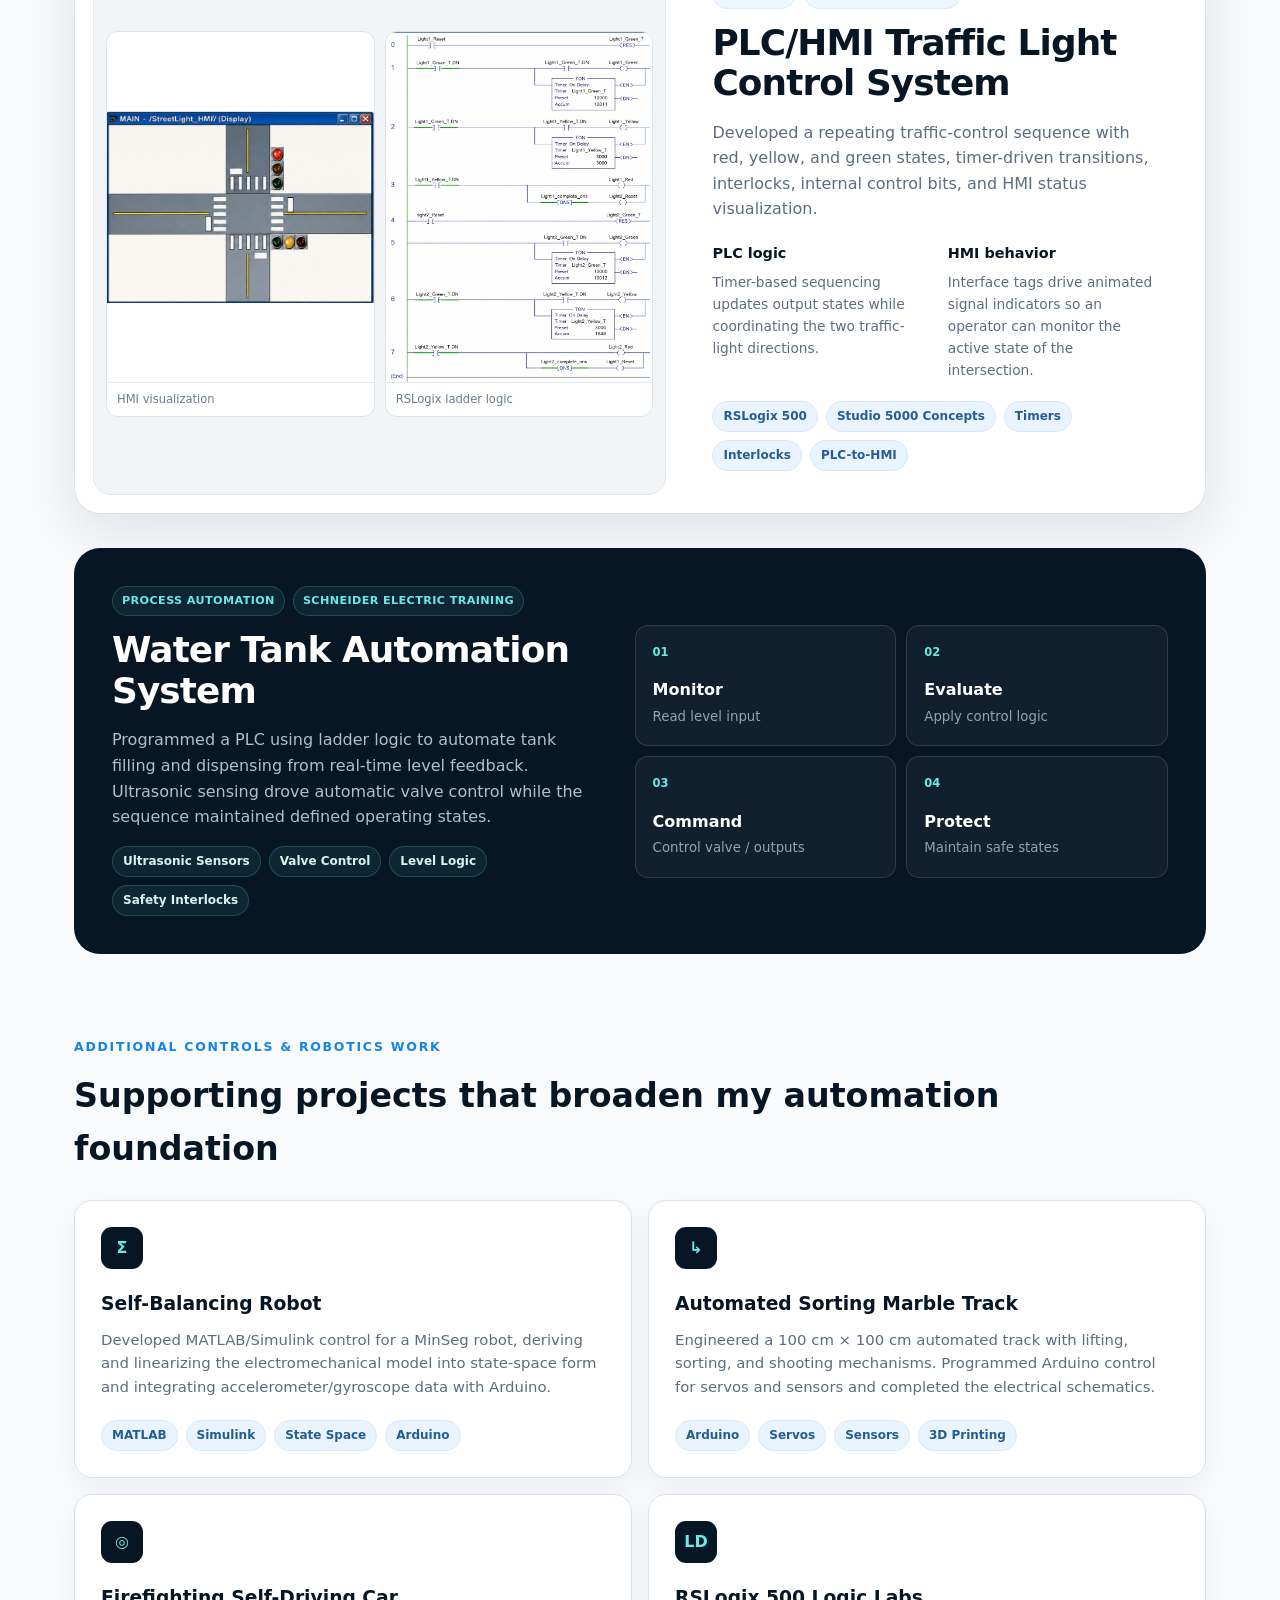
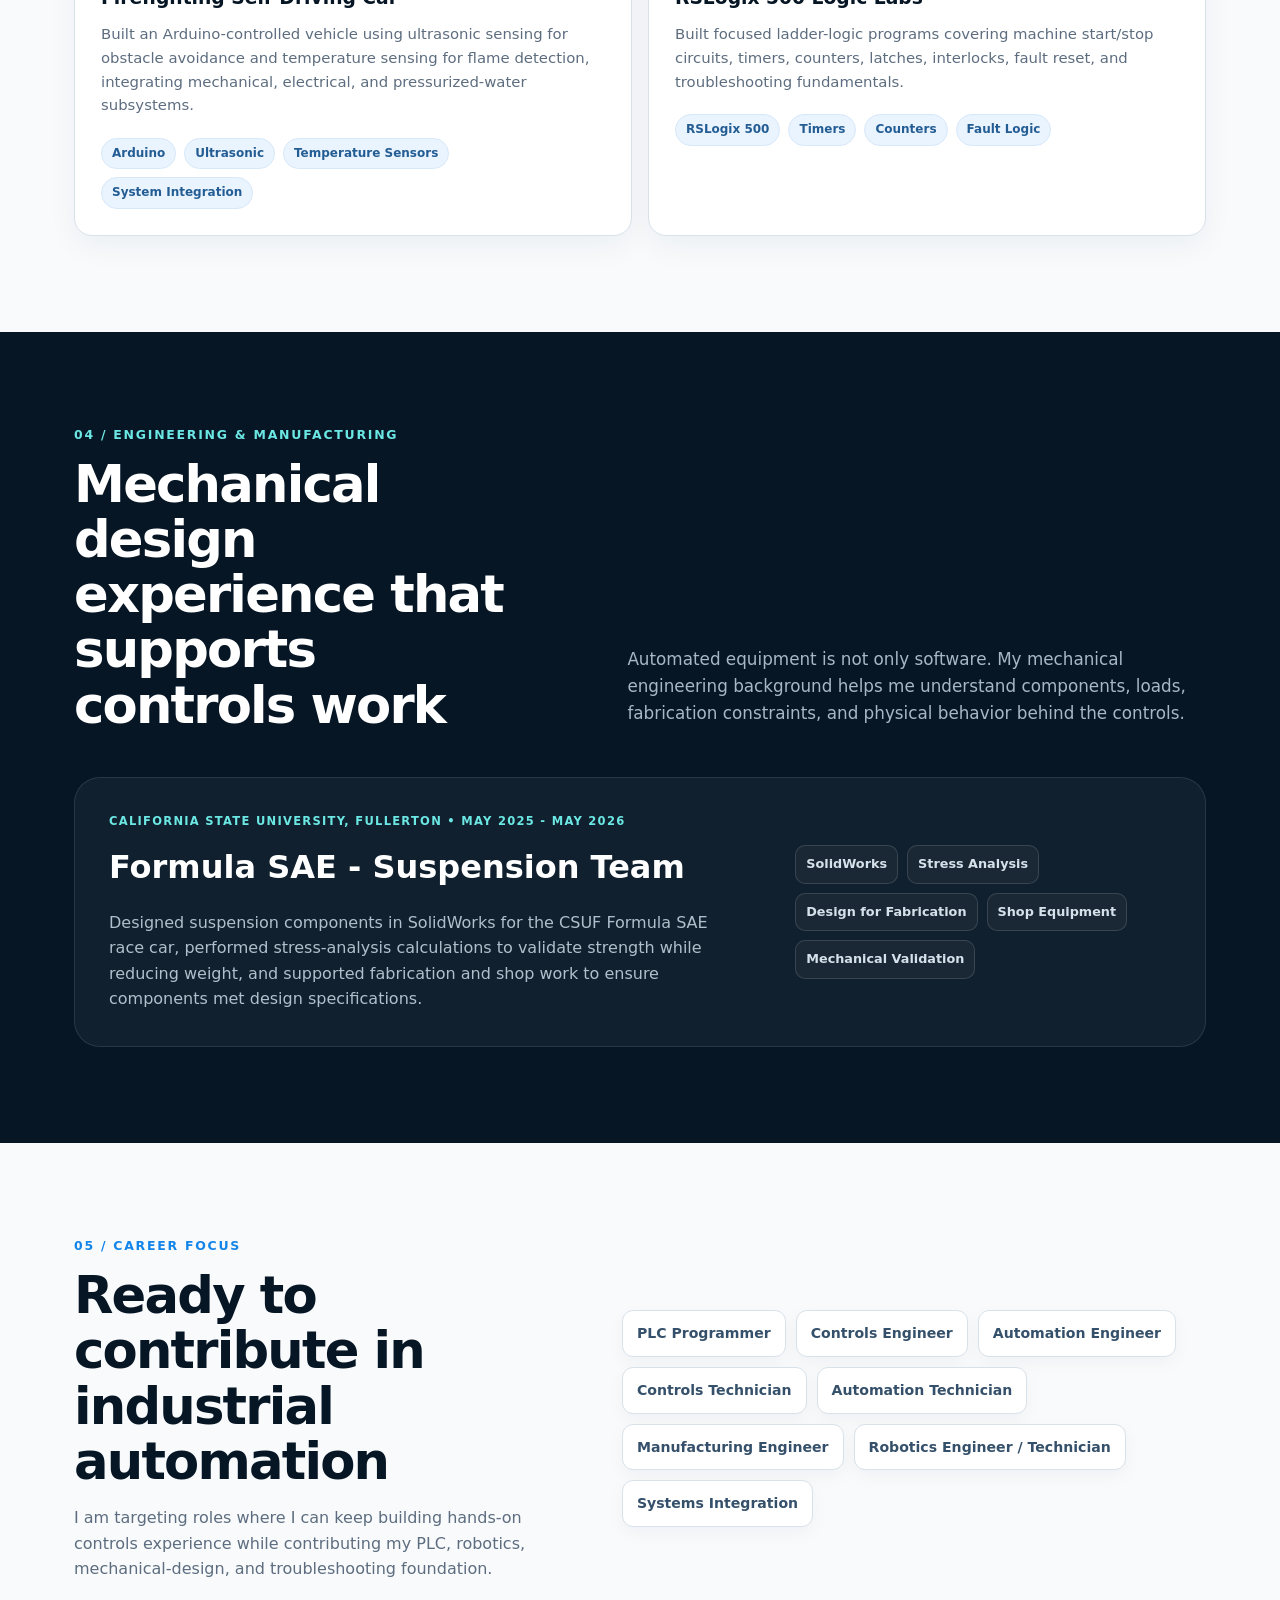
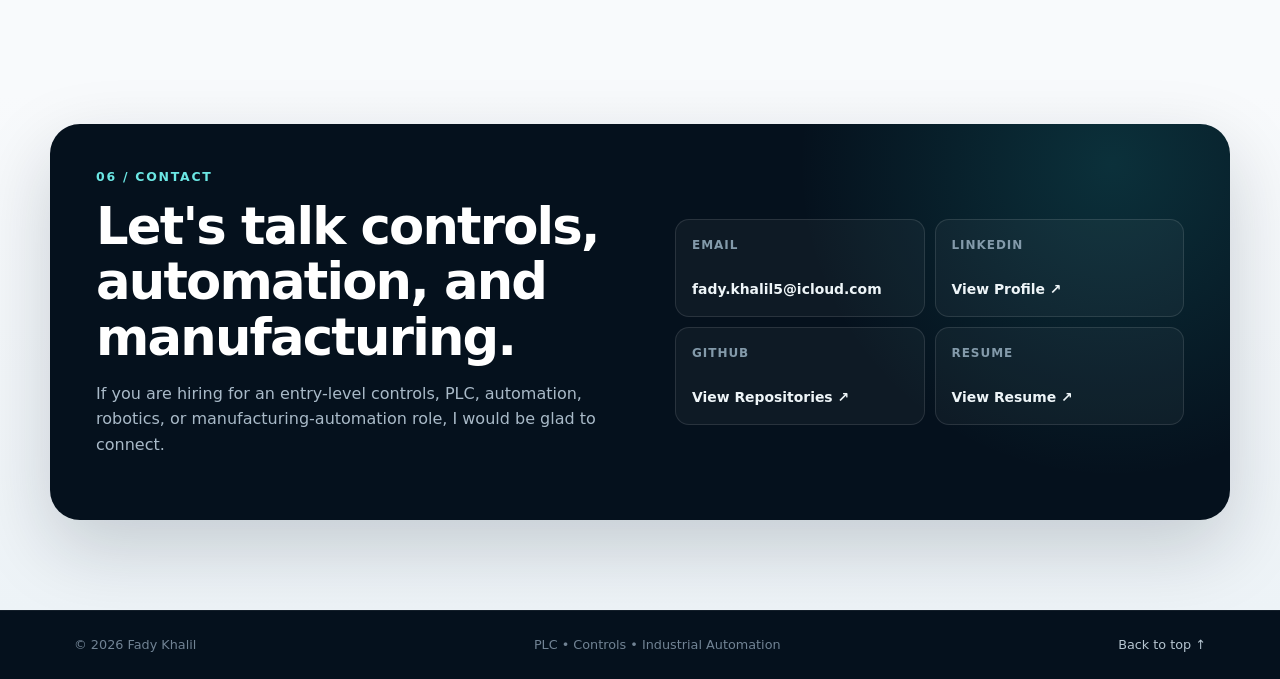
==== commit a5a5eb8a: "Restore previous portfolio layout and add only project pictures" ====
--- a/index.html
+++ b/index.html
@@ -1 +1 @@
-<!DOCTYPE html><html lang="en"><head><meta charset="UTF-8"><meta name="viewport" content="width=device-width,initial-scale=1"><meta name="description" content="Fady Khalil - Mechanical Engineering graduate focused on PLC programming, industrial automation, controls, HMI/SCADA, robotics, and manufacturing systems."><meta name="theme-color" content="#071625"><title>Fady Khalil | PLC, Controls & Automation Portfolio</title><link rel="stylesheet" href="style.css"><link rel="stylesheet" href="labview.css"></head><body><a class="skip-link" href="#main">Skip to content</a><nav class="site-nav"><div class="nav-inner"><a class="brand" href="#top"><span class="brand-mark">FK</span><span class="brand-text">Controls & Automation</span></a><div class="nav-links"><a href="#about">About</a><a href="#skills">Skills</a><a href="#projects">Projects</a><a href="#engineering">Engineering</a><a href="#contact">Contact</a></div><a class="nav-cta" href="resume.html" target="_blank" rel="noopener">Resume</a></div></nav><header class="hero" id="top"><div class="hero-grid"><div class="hero-copy"><p class="eyebrow">PLC • Controls • Industrial Automation</p><h1>Fady Khalil</h1><p class="hero-title">Mechanical Engineering Graduate building practical automation systems from sensor input to machine action.</p><p class="hero-summary">I work with Allen-Bradley PLCs, ladder logic, HMI/SCADA concepts, sensors, conveyors, servos, and process-control sequences. My portfolio connects controls programming with mechanical design, robotics, and hands-on manufacturing.</p><div class="hero-actions"><a class="button button-primary" href="#projects">Explore Projects</a><a class="button button-secondary" href="resume.html" target="_blank" rel="noopener">View Resume</a></div><div class="availability"><span class="status-dot"></span><span>Seeking entry-level PLC, controls, automation, manufacturing automation, and robotics opportunities.</span></div></div><aside class="hero-panel"><p class="panel-label">Core technologies</p><div class="tech-stack"><div class="tech-row"><span>PLC Platforms</span><strong>Micro800 / Micro820</strong></div><div class="tech-row"><span>Programming</span><strong>RSLogix 500 • Studio 5000</strong></div><div class="tech-row"><span>Controls</span><strong>Ladder Logic • I/O • Interlocks</strong></div><div class="tech-row"><span>HMI / SCADA</span><strong>FactoryTalk concepts • LabVIEW</strong></div><div class="tech-row"><span>Engineering</span><strong>SolidWorks • MATLAB / Simulink</strong></div></div><div class="panel-footer"><span>Orange County, California</span><a href="#contact">Let's connect →</a></div></aside></div></header><main id="main"><section class="section" id="about"><div class="section-heading split-heading"><div><p class="eyebrow">01 / About</p><h2>Controls-minded mechanical engineer</h2></div><p>My strongest work sits at the intersection of PLC programming, physical equipment, sensing, sequencing, and troubleshooting. I enjoy turning a process requirement into clear I/O, control logic, machine states, and operator-visible behavior.</p></div><div class="value-grid"><article class="value-card"><span class="card-number">01</span><h3>PLC Programming</h3><p>Allen-Bradley programming experience with RSLogix 500, Micro800/Micro820, Connected Components Workbench, and Studio 5000 practice.</p></article><article class="value-card"><span class="card-number">02</span><h3>Machine Integration</h3><p>Experience connecting logic to sensors, valves, conveyors, servo-driven mechanisms, automated inspection, and pass/fail handling.</p></article><article class="value-card"><span class="card-number">03</span><h3>Controls + Mechanical</h3><p>Mechanical design, SolidWorks, MATLAB/Simulink, fabrication, robotics, and controls give me a system-level view of automated equipment.</p></article></div></section><section class="section section-tinted" id="skills"><div class="section-heading"><p class="eyebrow">02 / Technical toolkit</p><h2>Skills organized around real controls work</h2><p class="section-intro">A recruiter-friendly view of the tools and concepts demonstrated across the projects below.</p></div><div class="skills-grid"><article class="skill-card"><div class="skill-icon">PLC</div><h3>PLC Programming</h3><ul class="clean-list"><li>RSLogix 500</li><li>RSLogix 5000 / Studio 5000 practice</li><li>Connected Components Workbench</li><li>Ladder logic</li><li>Timers, counters & latches</li><li>Sequencing & interlocks</li></ul></article><article class="skill-card"><div class="skill-icon">I/O</div><h3>Controls & Integration</h3><ul class="clean-list"><li>I/O mapping</li><li>Sensor integration</li><li>Motor / conveyor control</li><li>Servo control</li><li>Fault / reset logic</li><li>Safe operating states</li></ul></article><article class="skill-card"><div class="skill-icon">HMI</div><h3>Visualization & Monitoring</h3><ul class="clean-list"><li>HMI development concepts</li><li>PLC-to-HMI tags</li><li>Animated status indicators</li><li>LabVIEW front panels</li><li>SCADA-style process monitoring</li><li>Operator controls</li></ul></article><article class="skill-card"><div class="skill-icon">ME</div><h3>Engineering & Manufacturing</h3><ul class="clean-list"><li>SolidWorks & Inventor</li><li>MATLAB / Simulink</li><li>FEA with SolidWorks / ANSYS</li><li>C/C++</li><li>CNC & fabrication</li><li>3D printing</li></ul></article></div><div class="learning-strip"><div><p class="mini-label">Current development</p><strong>Building deeper industrial controls capability</strong></div><div class="chip-group"><span class="chip">SolisPLC training</span><span class="chip">Studio 5000</span><span class="chip">Analog inputs</span><span class="chip">FactoryTalk View concepts</span><span class="chip">Troubleshooting</span></div></div></section><section class="section" id="projects"><div class="section-heading"><p class="eyebrow">03 / Featured automation projects</p><h2>From process requirements to working control logic</h2><p class="section-intro">These projects best represent my PLC, HMI/SCADA, sensor-integration, and machine-control experience.</p></div><article class="feature-project"><div class="feature-media"><img src="images/Automated%20Inspection.png" alt="Factory layout showing a 3D printer, two robotic arms, a conveyor, and sorting bins" width="790" height="441" loading="lazy"></div><div class="feature-content"><div class="project-kicker"><span>Featured Project</span><span>PLC / Industry 4.0</span></div><h3>PLC-Integrated Automated Inspection, Assembly & Quality Control System</h3><p class="project-lead">Developed a PLC-controlled manufacturing system that automated inspection, assembly, and quality assurance of 3D-printed parts moving through a conveyor process.</p><div class="project-facts"><div><span>Controller</span><strong>Allen-Bradley Micro820</strong></div><div><span>Software</span><strong>Connected Components Workbench</strong></div><div><span>Integration</span><strong>Ultrasonic sensors • conveyor • servo-driven robotic arm</strong></div></div><div class="project-detail-grid"><div><h4>What I implemented</h4><p>Ladder logic synchronized part detection, inspection, assembly actions, conveyor movement, and quality-control decisions.</p></div><div><h4>Result</h4><p>Improved quality-control accuracy by 20% and presented the work at the Southern California Conferences for Undergraduate Research (SCCUR).</p></div></div><div class="chip-group"><span class="chip">Ladder Logic</span><span class="chip">I/O Mapping</span><span class="chip">Sensors</span><span class="chip">Servo Control</span><span class="chip">Conveyors</span><span class="chip">Quality Control</span></div></div><aside class="research-poster" aria-labelledby="sccur-poster-heading"><a class="research-poster-preview" href="projects/SCCUR-2024-PLC-Integration-Fady-Khalil.pdf" target="_blank" rel="noopener" aria-label="Open the SCCUR 2024 research poster (PDF, opens in a new tab)"><img src="images/sccur-2024-poster-preview.jpg" alt="SCCUR research poster with factory layout, ladder logic, and hardware photos" width="960" height="720" loading="lazy"></a><div class="research-poster-copy"><p class="eyebrow">SCCUR 2024 / Research poster</p><h4 id="sccur-poster-heading">See the factory layout and PLC logic</h4><p>The original poster captures the 2024 research stage: factory layout, ladder logic, PLC and robotic-arm hardware, and next steps toward full assembly-line implementation.</p><p class="research-poster-credit">Fady Khalil · California State University, Fullerton<br>Principal investigator: Dr. Sagil James</p><a class="button research-poster-link" href="projects/SCCUR-2024-PLC-Integration-Fady-Khalil.pdf" target="_blank" rel="noopener">View research poster <span>(PDF, 646 KB) ↗</span></a></div></aside></article><article class="feature-project feature-project-reverse"><div class="feature-media labview-concept"><img src="images/labview_scada_front_panel.png" alt="LabVIEW front panel showing cold-water and hot-water tank levels, boiler, circulation pump, and operator controls" width="1192" height="637" loading="lazy"><img src="images/labview_block_diagram.png" alt="LabVIEW block diagram with loop-based monitoring, Boolean controls, and tank-level comparison logic" width="955" height="836" loading="lazy"></div><div class="feature-content"><div class="project-kicker"><span>New Project</span><span>LabVIEW / SCADA-style</span></div><h3>LabVIEW SCADA-Style Monitoring & Control System</h3><p class="project-lead">Built a LabVIEW monitoring and control interface for a two-tank thermal-water process: a cold-water tank feeds a boiler, a circulation pump transfers heated water, and the process fills a hot-water tank.</p><div class="process-flow"><span>Cold Tank</span><b>→</b><span>Boiler</span><b>→</b><span>Pump</span><b>→</b><span>Hot Tank</span></div><div class="project-detail-grid"><div><h4>Monitoring</h4><p>Visualized tank levels, equipment state, boiler operation, and process status on the front panel.</p></div><div><h4>Control logic</h4><p>Used loop-based monitoring, Boolean controls, comparison thresholds, and state-based process indicators.</p></div></div><div class="chip-group"><span class="chip">LabVIEW</span><span class="chip">SCADA / HMI</span><span class="chip">Boolean Logic</span><span class="chip">Process Monitoring</span><span class="chip">Threshold Logic</span></div></div></article><article class="feature-project"><div class="feature-media dual-gallery"><figure><img src="images/hmi_traffic_light.png" alt="Traffic light HMI" loading="lazy"><figcaption>HMI visualization</figcaption></figure><figure><img src="images/logic_traffic_light.png" alt="RSLogix ladder logic for traffic light sequencing" loading="lazy"><figcaption>RSLogix ladder logic</figcaption></figure></div><div class="feature-content"><div class="project-kicker"><span>PLC / HMI</span><span>Sequence Control</span></div><h3>PLC/HMI Traffic Light Control System</h3><p class="project-lead">Developed a repeating traffic-control sequence with red, yellow, and green states, timer-driven transitions, interlocks, internal control bits, and HMI status visualization.</p><div class="project-detail-grid"><div><h4>PLC logic</h4><p>Timer-based sequencing updates output states while coordinating the two traffic-light directions.</p></div><div><h4>HMI behavior</h4><p>Interface tags drive animated signal indicators so an operator can monitor the active state of the intersection.</p></div></div><div class="chip-group"><span class="chip">RSLogix 500</span><span class="chip">Studio 5000 Concepts</span><span class="chip">Timers</span><span class="chip">Interlocks</span><span class="chip">PLC-to-HMI</span></div></div></article><article class="project-wide"><div class="project-wide-copy"><div class="project-kicker"><span>Process Automation</span><span>Schneider Electric Training</span></div><h3>Water Tank Automation System</h3><p>Programmed a PLC using ladder logic to automate tank filling and dispensing from real-time level feedback. Ultrasonic sensing drove automatic valve control while the sequence maintained defined operating states.</p><div class="chip-group"><span class="chip">Ultrasonic Sensors</span><span class="chip">Valve Control</span><span class="chip">Level Logic</span><span class="chip">Safety Interlocks</span></div></div><div class="control-sequence"><div><span>01</span><strong>Monitor</strong><small>Read level input</small></div><div><span>02</span><strong>Evaluate</strong><small>Apply control logic</small></div><div><span>03</span><strong>Command</strong><small>Control valve / outputs</small></div><div><span>04</span><strong>Protect</strong><small>Maintain safe states</small></div></div></article><div class="subsection-heading"><p class="eyebrow">Additional controls & robotics work</p><h3>Supporting projects that broaden my automation foundation</h3></div><div class="project-card-grid"><article class="compact-project"><div class="compact-icon">Σ</div><h3>Self-Balancing Robot</h3><p>Developed MATLAB/Simulink control for a MinSeg robot, deriving and linearizing the electromechanical model into state-space form and integrating accelerometer/gyroscope data with Arduino.</p><div class="chip-group"><span class="chip">MATLAB</span><span class="chip">Simulink</span><span class="chip">State Space</span><span class="chip">Arduino</span></div></article><article class="compact-project"><div class="compact-icon">↳</div><h3>Automated Sorting Marble Track</h3><p>Engineered a 100 cm × 100 cm automated track with lifting, sorting, and shooting mechanisms. Programmed Arduino control for servos and sensors and completed the electrical schematics.</p><div class="chip-group"><span class="chip">Arduino</span><span class="chip">Servos</span><span class="chip">Sensors</span><span class="chip">3D Printing</span></div></article><article class="compact-project"><div class="compact-icon">◎</div><h3>Firefighting Self-Driving Car</h3><p>Built an Arduino-controlled vehicle using ultrasonic sensing for obstacle avoidance and temperature sensing for flame detection, integrating mechanical, electrical, and pressurized-water subsystems.</p><div class="chip-group"><span class="chip">Arduino</span><span class="chip">Ultrasonic</span><span class="chip">Temperature Sensors</span><span class="chip">System Integration</span></div></article><article class="compact-project"><div class="compact-icon">LD</div><h3>RSLogix 500 Logic Labs</h3><p>Built focused ladder-logic programs covering machine start/stop circuits, timers, counters, latches, interlocks, fault reset, and troubleshooting fundamentals.</p><div class="chip-group"><span class="chip">RSLogix 500</span><span class="chip">Timers</span><span class="chip">Counters</span><span class="chip">Fault Logic</span></div></article></div></section><section class="section section-dark" id="engineering"><div class="section-heading split-heading dark-heading"><div><p class="eyebrow">04 / Engineering & manufacturing</p><h2>Mechanical design experience that supports controls work</h2></div><p>Automated equipment is not only software. My mechanical engineering background helps me understand components, loads, fabrication constraints, and physical behavior behind the controls.</p></div><article class="engineering-feature"><div><p class="mini-label">California State University, Fullerton • May 2025 - May 2026</p><h3>Formula SAE - Suspension Team</h3><p>Designed suspension components in SolidWorks for the CSUF Formula SAE race car, performed stress-analysis calculations to validate strength while reducing weight, and supported fabrication and shop work to ensure components met design specifications.</p></div><div class="engineering-tags"><span>SolidWorks</span><span>Stress Analysis</span><span>Design for Fabrication</span><span>Shop Equipment</span><span>Mechanical Validation</span></div></article></section><section class="section career-section"><div class="career-copy"><p class="eyebrow">05 / Career focus</p><h2>Ready to contribute in industrial automation</h2><p>I am targeting roles where I can keep building hands-on controls experience while contributing my PLC, robotics, mechanical-design, and troubleshooting foundation.</p></div><div class="role-cloud"><span>PLC Programmer</span><span>Controls Engineer</span><span>Automation Engineer</span><span>Controls Technician</span><span>Automation Technician</span><span>Manufacturing Engineer</span><span>Robotics Engineer / Technician</span><span>Systems Integration</span></div></section><section class="contact-section" id="contact"><div class="contact-card"><div><p class="eyebrow">06 / Contact</p><h2>Let's talk controls, automation, and manufacturing.</h2><p>If you are hiring for an entry-level controls, PLC, automation, robotics, or manufacturing-automation role, I would be glad to connect.</p></div><div class="contact-actions"><a class="contact-link" href="mailto:fady.khalil5@icloud.com"><span>Email</span><strong>fady.khalil5@icloud.com</strong></a><a class="contact-link" href="https://www.linkedin.com/in/fady-khalil-84aa421b5" target="_blank" rel="noopener"><span>LinkedIn</span><strong>View Profile ↗</strong></a><a class="contact-link" href="https://github.com/FadyKhalil-Control" target="_blank" rel="noopener"><span>GitHub</span><strong>View Repositories ↗</strong></a><a class="contact-link" href="resume.html" target="_blank" rel="noopener"><span>Resume</span><strong>View Resume ↗</strong></a></div></div></section></main><footer><span>© 2026 Fady Khalil</span><span>PLC • Controls • Industrial Automation</span><a href="#top">Back to top ↑</a></footer></body></html>+<!DOCTYPE html><html lang="en"><head><meta charset="UTF-8"><meta name="viewport" content="width=device-width,initial-scale=1"><meta name="description" content="Fady Khalil - Mechanical Engineering graduate focused on PLC programming, industrial automation, controls, HMI/SCADA, robotics, and manufacturing systems."><meta name="theme-color" content="#071625"><title>Fady Khalil | PLC, Controls & Automation Portfolio</title><link rel="stylesheet" href="style.css"><link rel="stylesheet" href="labview.css"></head><body><a class="skip-link" href="#main">Skip to content</a><nav class="site-nav"><div class="nav-inner"><a class="brand" href="#top"><span class="brand-mark">FK</span><span class="brand-text">Controls & Automation</span></a><div class="nav-links"><a href="#about">About</a><a href="#skills">Skills</a><a href="#projects">Projects</a><a href="#engineering">Engineering</a><a href="#contact">Contact</a></div><a class="nav-cta" href="resume.html" target="_blank" rel="noopener">Resume</a></div></nav><header class="hero" id="top"><div class="hero-grid"><div class="hero-copy"><p class="eyebrow">PLC • Controls • Industrial Automation</p><h1>Fady Khalil</h1><p class="hero-title">Mechanical Engineering Graduate building practical automation systems from sensor input to machine action.</p><p class="hero-summary">I work with Allen-Bradley PLCs, ladder logic, HMI/SCADA concepts, sensors, conveyors, servos, and process-control sequences. My portfolio connects controls programming with mechanical design, robotics, and hands-on manufacturing.</p><div class="hero-actions"><a class="button button-primary" href="#projects">Explore Projects</a><a class="button button-secondary" href="resume.html" target="_blank" rel="noopener">View Resume</a></div><div class="availability"><span class="status-dot"></span><span>Seeking entry-level PLC, controls, automation, manufacturing automation, and robotics opportunities.</span></div></div><aside class="hero-panel"><p class="panel-label">Core technologies</p><div class="tech-stack"><div class="tech-row"><span>PLC Platforms</span><strong>Micro800 / Micro820</strong></div><div class="tech-row"><span>Programming</span><strong>RSLogix 500 • Studio 5000</strong></div><div class="tech-row"><span>Controls</span><strong>Ladder Logic • I/O • Interlocks</strong></div><div class="tech-row"><span>HMI / SCADA</span><strong>FactoryTalk concepts • LabVIEW</strong></div><div class="tech-row"><span>Engineering</span><strong>SolidWorks • MATLAB / Simulink</strong></div></div><div class="panel-footer"><span>Orange County, California</span><a href="#contact">Let's connect →</a></div></aside></div></header><main id="main"><section class="section" id="about"><div class="section-heading split-heading"><div><p class="eyebrow">01 / About</p><h2>Controls-minded mechanical engineer</h2></div><p>My strongest work sits at the intersection of PLC programming, physical equipment, sensing, sequencing, and troubleshooting. I enjoy turning a process requirement into clear I/O, control logic, machine states, and operator-visible behavior.</p></div><div class="value-grid"><article class="value-card"><span class="card-number">01</span><h3>PLC Programming</h3><p>Allen-Bradley programming experience with RSLogix 500, Micro800/Micro820, Connected Components Workbench, and Studio 5000 practice.</p></article><article class="value-card"><span class="card-number">02</span><h3>Machine Integration</h3><p>Experience connecting logic to sensors, valves, conveyors, servo-driven mechanisms, automated inspection, and pass/fail handling.</p></article><article class="value-card"><span class="card-number">03</span><h3>Controls + Mechanical</h3><p>Mechanical design, SolidWorks, MATLAB/Simulink, fabrication, robotics, and controls give me a system-level view of automated equipment.</p></article></div></section><section class="section section-tinted" id="skills"><div class="section-heading"><p class="eyebrow">02 / Technical toolkit</p><h2>Skills organized around real controls work</h2><p class="section-intro">A recruiter-friendly view of the tools and concepts demonstrated across the projects below.</p></div><div class="skills-grid"><article class="skill-card"><div class="skill-icon">PLC</div><h3>PLC Programming</h3><ul class="clean-list"><li>RSLogix 500</li><li>RSLogix 5000 / Studio 5000 practice</li><li>Connected Components Workbench</li><li>Ladder logic</li><li>Timers, counters & latches</li><li>Sequencing & interlocks</li></ul></article><article class="skill-card"><div class="skill-icon">I/O</div><h3>Controls & Integration</h3><ul class="clean-list"><li>I/O mapping</li><li>Sensor integration</li><li>Motor / conveyor control</li><li>Servo control</li><li>Fault / reset logic</li><li>Safe operating states</li></ul></article><article class="skill-card"><div class="skill-icon">HMI</div><h3>Visualization & Monitoring</h3><ul class="clean-list"><li>HMI development concepts</li><li>PLC-to-HMI tags</li><li>Animated status indicators</li><li>LabVIEW front panels</li><li>SCADA-style process monitoring</li><li>Operator controls</li></ul></article><article class="skill-card"><div class="skill-icon">ME</div><h3>Engineering & Manufacturing</h3><ul class="clean-list"><li>SolidWorks & Inventor</li><li>MATLAB / Simulink</li><li>FEA with SolidWorks / ANSYS</li><li>C/C++</li><li>CNC & fabrication</li><li>3D printing</li></ul></article></div><div class="learning-strip"><div><p class="mini-label">Current development</p><strong>Building deeper industrial controls capability</strong></div><div class="chip-group"><span class="chip">SolisPLC training</span><span class="chip">Studio 5000</span><span class="chip">Analog inputs</span><span class="chip">FactoryTalk View concepts</span><span class="chip">Troubleshooting</span></div></div></section><section class="section" id="projects"><div class="section-heading"><p class="eyebrow">03 / Featured automation projects</p><h2>From process requirements to working control logic</h2><p class="section-intro">These projects best represent my PLC, HMI/SCADA, sensor-integration, and machine-control experience.</p></div><article class="feature-project"><div class="feature-media inspection-gallery"><a class="inspection-layout" href="images/Automated%20Inspection.png" target="_blank" rel="noopener"><img src="images/Automated%20Inspection.png" alt="Factory layout with a 3D printer, two robotic arms, conveyor, and sorting bins" width="790" height="441" loading="lazy"></a><div class="inspection-details"><div class="inspection-controls"><a class="" href="images/inspection-ladder-logic.png" target="_blank" rel="noopener"><img src="images/inspection-ladder-logic.png" alt="RSLogix ladder-logic screenshot from the project poster" width="810" height="512" loading="lazy"></a><a class="" href="images/inspection-plc-trainer.jpg" target="_blank" rel="noopener"><img src="images/inspection-plc-trainer.jpg" alt="PLC training panel with Allen-Bradley controller, terminal strip, switches, and indicator lamps" width="1536" height="1397" loading="lazy"></a></div><a class="inspection-robot" href="images/inspection-robotic-arm.jpg" target="_blank" rel="noopener"><img src="images/inspection-robotic-arm.jpg" alt="Blue servo-driven robotic arm from the project setup" width="733" height="1536" loading="lazy"></a></div></div><div class="feature-content"><div class="project-kicker"><span>Featured Project</span><span>PLC / Industry 4.0</span></div><h3>PLC-Integrated Automated Inspection, Assembly & Quality Control System</h3><p class="project-lead">Developed a PLC-controlled manufacturing system that automated inspection, assembly, and quality assurance of 3D-printed parts moving through a conveyor process.</p><div class="project-facts"><div><span>Controller</span><strong>Allen-Bradley Micro820</strong></div><div><span>Software</span><strong>Connected Components Workbench</strong></div><div><span>Integration</span><strong>Ultrasonic sensors • conveyor • servo-driven robotic arm</strong></div></div><div class="project-detail-grid"><div><h4>What I implemented</h4><p>Ladder logic synchronized part detection, inspection, assembly actions, conveyor movement, and quality-control decisions.</p></div><div><h4>Result</h4><p>Improved quality-control accuracy by 20% and presented the work at the Southern California Conferences for Undergraduate Research (SCCUR).</p></div></div><div class="chip-group"><span class="chip">Ladder Logic</span><span class="chip">I/O Mapping</span><span class="chip">Sensors</span><span class="chip">Servo Control</span><span class="chip">Conveyors</span><span class="chip">Quality Control</span></div></div></article><article class="feature-project feature-project-reverse"><div class="feature-media labview-concept"><img src="images/labview_scada_front_panel.png" alt="LabVIEW front panel showing cold-water and hot-water tank levels, boiler, circulation pump, and operator controls" width="1192" height="637" loading="lazy"><img src="images/labview_block_diagram.png" alt="LabVIEW block diagram with loop-based monitoring, Boolean controls, and tank-level comparison logic" width="955" height="836" loading="lazy"></div><div class="feature-content"><div class="project-kicker"><span>New Project</span><span>LabVIEW / SCADA-style</span></div><h3>LabVIEW SCADA-Style Monitoring & Control System</h3><p class="project-lead">Built a LabVIEW monitoring and control interface for a two-tank thermal-water process: a cold-water tank feeds a boiler, a circulation pump transfers heated water, and the process fills a hot-water tank.</p><div class="process-flow"><span>Cold Tank</span><b>→</b><span>Boiler</span><b>→</b><span>Pump</span><b>→</b><span>Hot Tank</span></div><div class="project-detail-grid"><div><h4>Monitoring</h4><p>Visualized tank levels, equipment state, boiler operation, and process status on the front panel.</p></div><div><h4>Control logic</h4><p>Used loop-based monitoring, Boolean controls, comparison thresholds, and state-based process indicators.</p></div></div><div class="chip-group"><span class="chip">LabVIEW</span><span class="chip">SCADA / HMI</span><span class="chip">Boolean Logic</span><span class="chip">Process Monitoring</span><span class="chip">Threshold Logic</span></div></div></article><article class="feature-project"><div class="feature-media dual-gallery"><figure><img src="images/hmi_traffic_light.png" alt="Traffic light HMI" loading="lazy"><figcaption>HMI visualization</figcaption></figure><figure><img src="images/logic_traffic_light.png" alt="RSLogix ladder logic for traffic light sequencing" loading="lazy"><figcaption>RSLogix ladder logic</figcaption></figure></div><div class="feature-content"><div class="project-kicker"><span>PLC / HMI</span><span>Sequence Control</span></div><h3>PLC/HMI Traffic Light Control System</h3><p class="project-lead">Developed a repeating traffic-control sequence with red, yellow, and green states, timer-driven transitions, interlocks, internal control bits, and HMI status visualization.</p><div class="project-detail-grid"><div><h4>PLC logic</h4><p>Timer-based sequencing updates output states while coordinating the two traffic-light directions.</p></div><div><h4>HMI behavior</h4><p>Interface tags drive animated signal indicators so an operator can monitor the active state of the intersection.</p></div></div><div class="chip-group"><span class="chip">RSLogix 500</span><span class="chip">Studio 5000 Concepts</span><span class="chip">Timers</span><span class="chip">Interlocks</span><span class="chip">PLC-to-HMI</span></div></div></article><article class="project-wide"><div class="project-wide-copy"><div class="project-kicker"><span>Process Automation</span><span>Schneider Electric Training</span></div><h3>Water Tank Automation System</h3><p>Programmed a PLC using ladder logic to automate tank filling and dispensing from real-time level feedback. Ultrasonic sensing drove automatic valve control while the sequence maintained defined operating states.</p><div class="chip-group"><span class="chip">Ultrasonic Sensors</span><span class="chip">Valve Control</span><span class="chip">Level Logic</span><span class="chip">Safety Interlocks</span></div></div><div class="control-sequence"><div><span>01</span><strong>Monitor</strong><small>Read level input</small></div><div><span>02</span><strong>Evaluate</strong><small>Apply control logic</small></div><div><span>03</span><strong>Command</strong><small>Control valve / outputs</small></div><div><span>04</span><strong>Protect</strong><small>Maintain safe states</small></div></div></article><div class="subsection-heading"><p class="eyebrow">Additional controls & robotics work</p><h3>Supporting projects that broaden my automation foundation</h3></div><div class="project-card-grid"><article class="compact-project"><div class="compact-icon">Σ</div><h3>Self-Balancing Robot</h3><p>Developed MATLAB/Simulink control for a MinSeg robot, deriving and linearizing the electromechanical model into state-space form and integrating accelerometer/gyroscope data with Arduino.</p><div class="chip-group"><span class="chip">MATLAB</span><span class="chip">Simulink</span><span class="chip">State Space</span><span class="chip">Arduino</span></div></article><article class="compact-project"><div class="compact-icon">↳</div><h3>Automated Sorting Marble Track</h3><p>Engineered a 100 cm × 100 cm automated track with lifting, sorting, and shooting mechanisms. Programmed Arduino control for servos and sensors and completed the electrical schematics.</p><div class="chip-group"><span class="chip">Arduino</span><span class="chip">Servos</span><span class="chip">Sensors</span><span class="chip">3D Printing</span></div></article><article class="compact-project"><div class="compact-icon">◎</div><h3>Firefighting Self-Driving Car</h3><p>Built an Arduino-controlled vehicle using ultrasonic sensing for obstacle avoidance and temperature sensing for flame detection, integrating mechanical, electrical, and pressurized-water subsystems.</p><div class="chip-group"><span class="chip">Arduino</span><span class="chip">Ultrasonic</span><span class="chip">Temperature Sensors</span><span class="chip">System Integration</span></div></article><article class="compact-project"><div class="compact-icon">LD</div><h3>RSLogix 500 Logic Labs</h3><p>Built focused ladder-logic programs covering machine start/stop circuits, timers, counters, latches, interlocks, fault reset, and troubleshooting fundamentals.</p><div class="chip-group"><span class="chip">RSLogix 500</span><span class="chip">Timers</span><span class="chip">Counters</span><span class="chip">Fault Logic</span></div></article></div></section><section class="section section-dark" id="engineering"><div class="section-heading split-heading dark-heading"><div><p class="eyebrow">04 / Engineering & manufacturing</p><h2>Mechanical design experience that supports controls work</h2></div><p>Automated equipment is not only software. My mechanical engineering background helps me understand components, loads, fabrication constraints, and physical behavior behind the controls.</p></div><article class="engineering-feature"><div><p class="mini-label">California State University, Fullerton • May 2025 - May 2026</p><h3>Formula SAE - Suspension Team</h3><p>Designed suspension components in SolidWorks for the CSUF Formula SAE race car, performed stress-analysis calculations to validate strength while reducing weight, and supported fabrication and shop work to ensure components met design specifications.</p></div><div class="engineering-tags"><span>SolidWorks</span><span>Stress Analysis</span><span>Design for Fabrication</span><span>Shop Equipment</span><span>Mechanical Validation</span></div></article></section><section class="section career-section"><div class="career-copy"><p class="eyebrow">05 / Career focus</p><h2>Ready to contribute in industrial automation</h2><p>I am targeting roles where I can keep building hands-on controls experience while contributing my PLC, robotics, mechanical-design, and troubleshooting foundation.</p></div><div class="role-cloud"><span>PLC Programmer</span><span>Controls Engineer</span><span>Automation Engineer</span><span>Controls Technician</span><span>Automation Technician</span><span>Manufacturing Engineer</span><span>Robotics Engineer / Technician</span><span>Systems Integration</span></div></section><section class="contact-section" id="contact"><div class="contact-card"><div><p class="eyebrow">06 / Contact</p><h2>Let's talk controls, automation, and manufacturing.</h2><p>If you are hiring for an entry-level controls, PLC, automation, robotics, or manufacturing-automation role, I would be glad to connect.</p></div><div class="contact-actions"><a class="contact-link" href="mailto:fady.khalil5@icloud.com"><span>Email</span><strong>fady.khalil5@icloud.com</strong></a><a class="contact-link" href="https://www.linkedin.com/in/fady-khalil-84aa421b5" target="_blank" rel="noopener"><span>LinkedIn</span><strong>View Profile ↗</strong></a><a class="contact-link" href="https://github.com/FadyKhalil-Control" target="_blank" rel="noopener"><span>GitHub</span><strong>View Repositories ↗</strong></a><a class="contact-link" href="resume.html" target="_blank" rel="noopener"><span>Resume</span><strong>View Resume ↗</strong></a></div></div></section></main><footer><span>© 2026 Fady Khalil</span><span>PLC • Controls • Industrial Automation</span><a href="#top">Back to top ↑</a></footer></body></html>
--- a/style.css
+++ b/style.css
@@ -355,6 +355,27 @@
   border: 1px solid #e1e8ee;
 }
 .feature-media > img { width: 100%; height: 100%; object-fit: contain; padding: 16px; }
+.inspection-gallery {
+  min-width: 0;
+  min-height: 0;
+  padding: 14px;
+  gap: 12px;
+  align-content: center;
+}
+.inspection-gallery > * { width: 100%; max-width: 600px; }
+.inspection-gallery a {
+  display: block;
+  min-width: 0;
+  overflow: hidden;
+  border: 1px solid var(--line);
+  border-radius: 10px;
+  background: var(--white);
+}
+.inspection-gallery img { display: block; width: 100%; height: auto; object-fit: contain; }
+.inspection-details { display: grid; grid-template-columns: minmax(0, 1.4fr) minmax(0, 1fr); gap: 12px; }
+.inspection-controls { display: grid; align-content: start; gap: 12px; }
+.inspection-gallery .inspection-robot { display: grid; align-content: center; }
+.inspection-gallery a:focus-visible { outline: 3px solid var(--blue-500); outline-offset: -3px; }
 .feature-content { padding: 26px 24px 24px 14px; display: flex; flex-direction: column; justify-content: center; }
 .feature-project-reverse .feature-content { padding-left: 24px; padding-right: 14px; }
 .project-kicker { display: flex; flex-wrap: wrap; gap: 8px; margin-bottom: 14px; }
@@ -385,38 +406,6 @@
 .project-detail-grid { display: grid; grid-template-columns: 1fr 1fr; gap: 20px; margin-bottom: 20px; }
 .project-detail-grid h4 { margin: 0 0 6px; font-size: .9rem; color: var(--navy-900); }
 .project-detail-grid p { margin: 0; color: var(--muted); font-size: .86rem; }
-.research-poster {
-  grid-column: 1 / -1;
-  display: grid;
-  grid-template-columns: minmax(0, 270px) minmax(0, 1fr);
-  align-items: center;
-  gap: 28px;
-  padding: 24px;
-  border: 1px solid var(--line);
-  border-radius: var(--radius-md);
-  background: var(--soft);
-}
-.research-poster-preview {
-  display: block;
-  padding: 6px;
-  border: 1px solid var(--line);
-  border-radius: 10px;
-  background: var(--white);
-  box-shadow: 0 8px 24px rgba(9, 31, 49, .08);
-}
-.research-poster-preview img { display: block; width: 100%; height: auto; }
-.research-poster-copy .eyebrow { margin: 0 0 8px; }
-.research-poster-copy h4 { margin: 0; color: var(--navy-900); font-size: 1.25rem; line-height: 1.3; }
-.research-poster-copy > p { margin: 10px 0; color: var(--muted); font-size: .88rem; }
-.research-poster-copy .research-poster-credit { font-size: .78rem; }
-.research-poster-link { margin-top: 8px; color: var(--white); background: var(--navy-800); flex-wrap: wrap; gap: 5px 8px; font-size: .82rem; }
-.research-poster-link:hover { background: var(--navy-700); }
-.research-poster-link span { color: var(--cyan-300); font-size: .75rem; }
-.research-poster a:focus-visible { outline: 3px solid var(--blue-500); outline-offset: 4px; }
-@media (max-width: 780px) {
-  .research-poster { grid-template-columns: minmax(0, 1fr); gap: 20px; padding: 18px; }
-  .research-poster-preview { width: 100%; max-width: 360px; justify-self: center; }
-}
 .dual-gallery, .labview-gallery {
   padding: 12px;
   align-content: center;
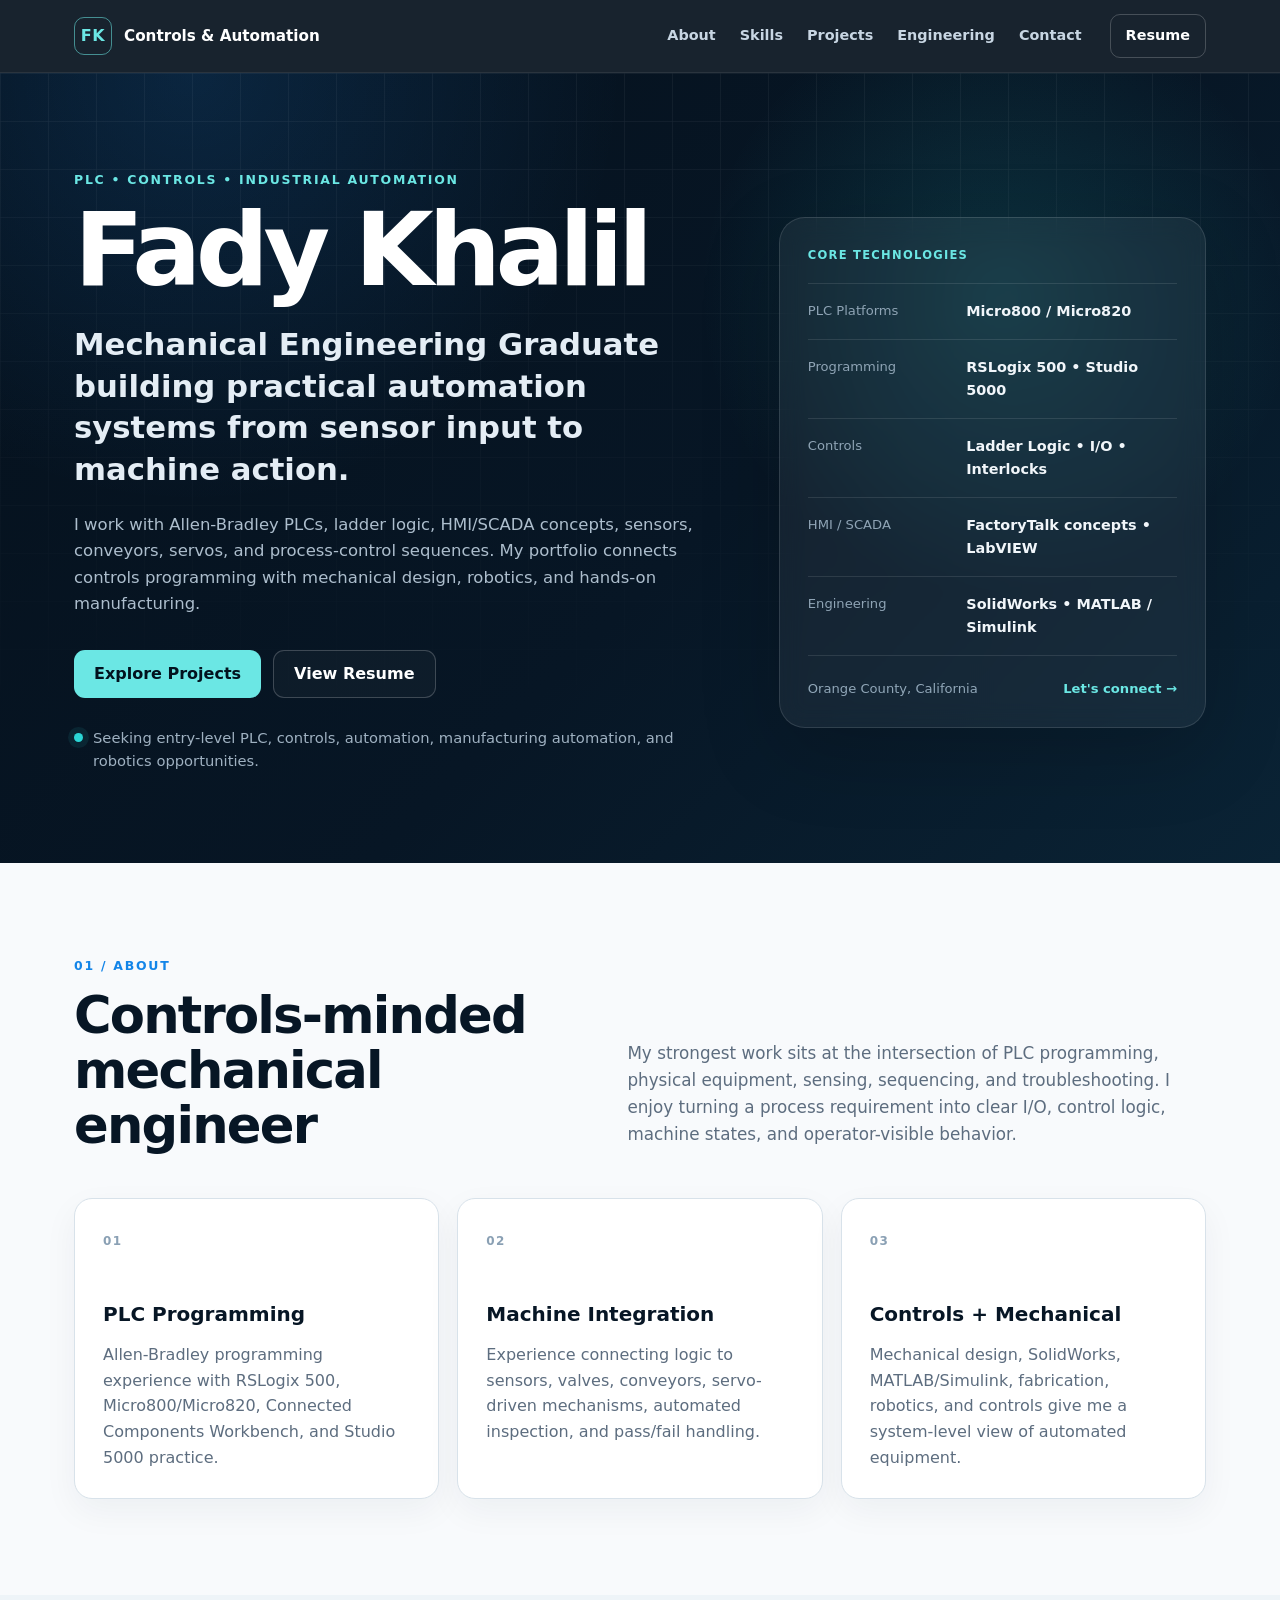
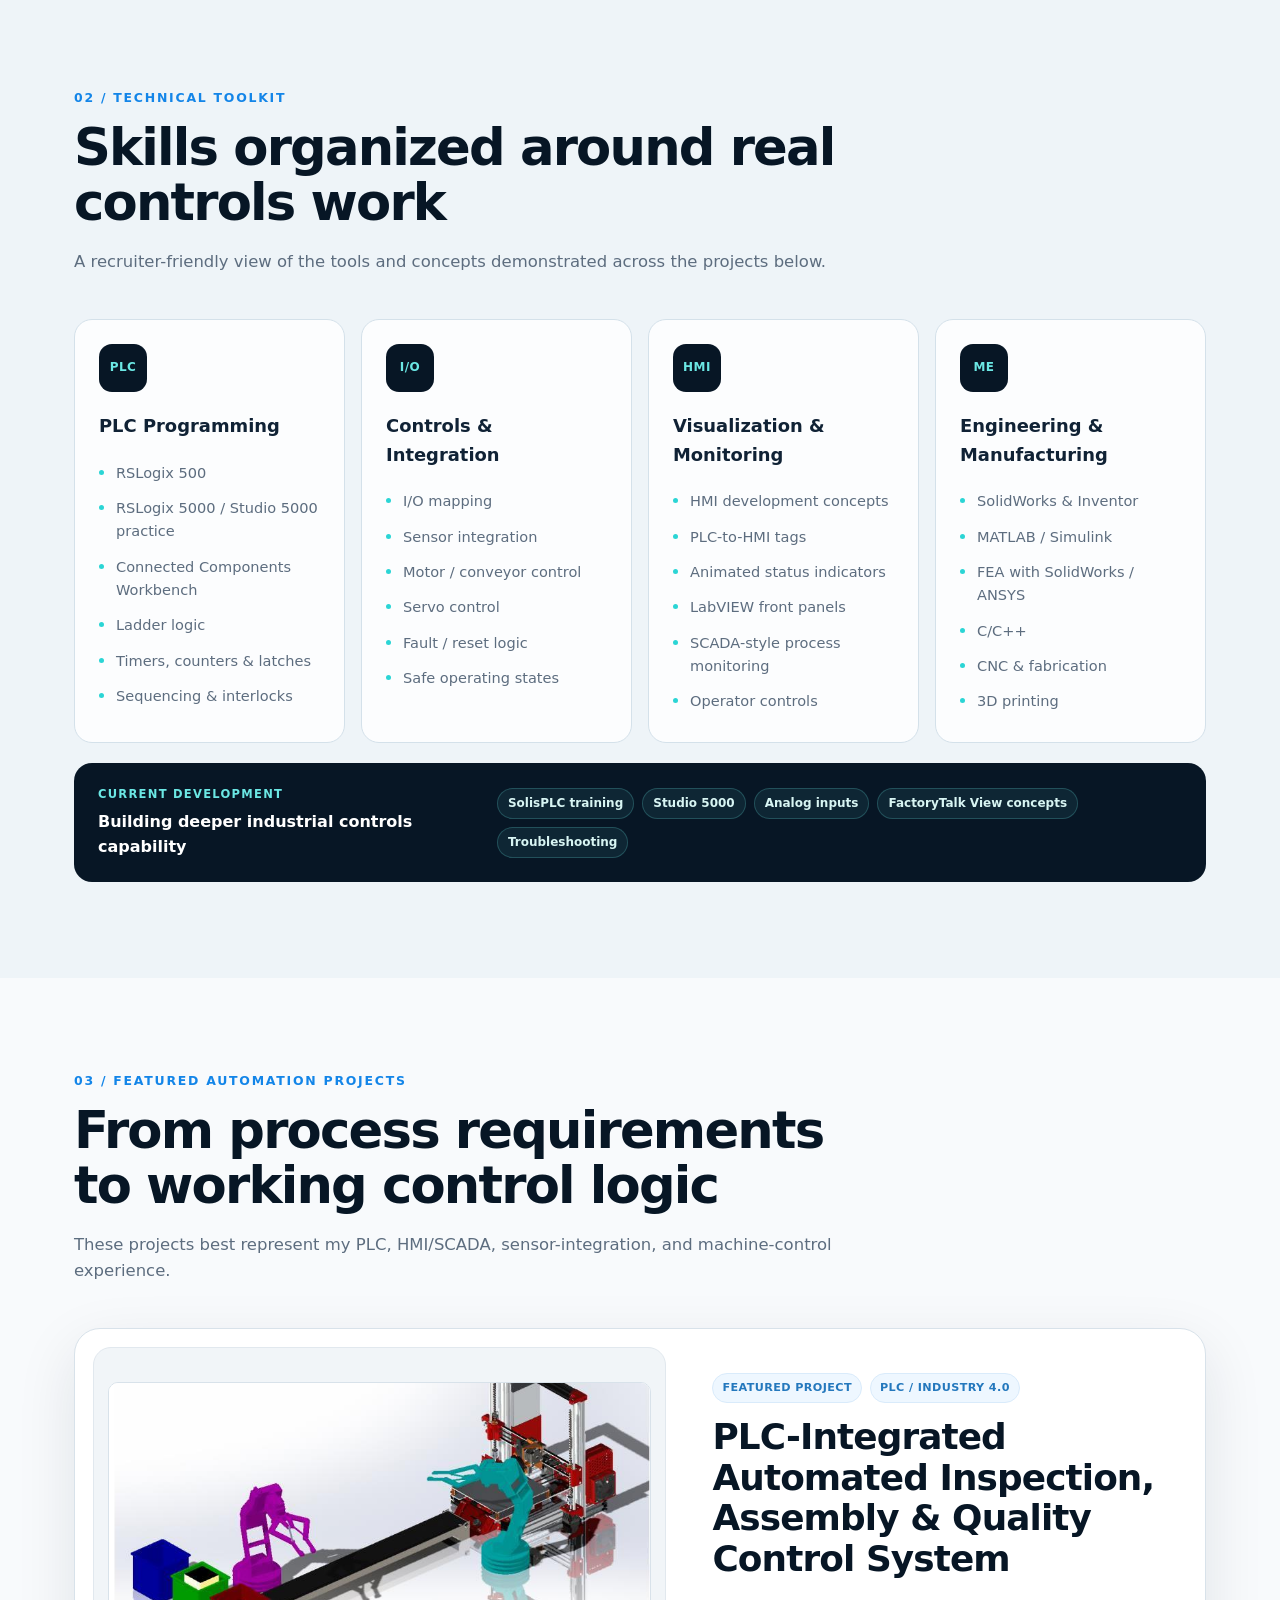
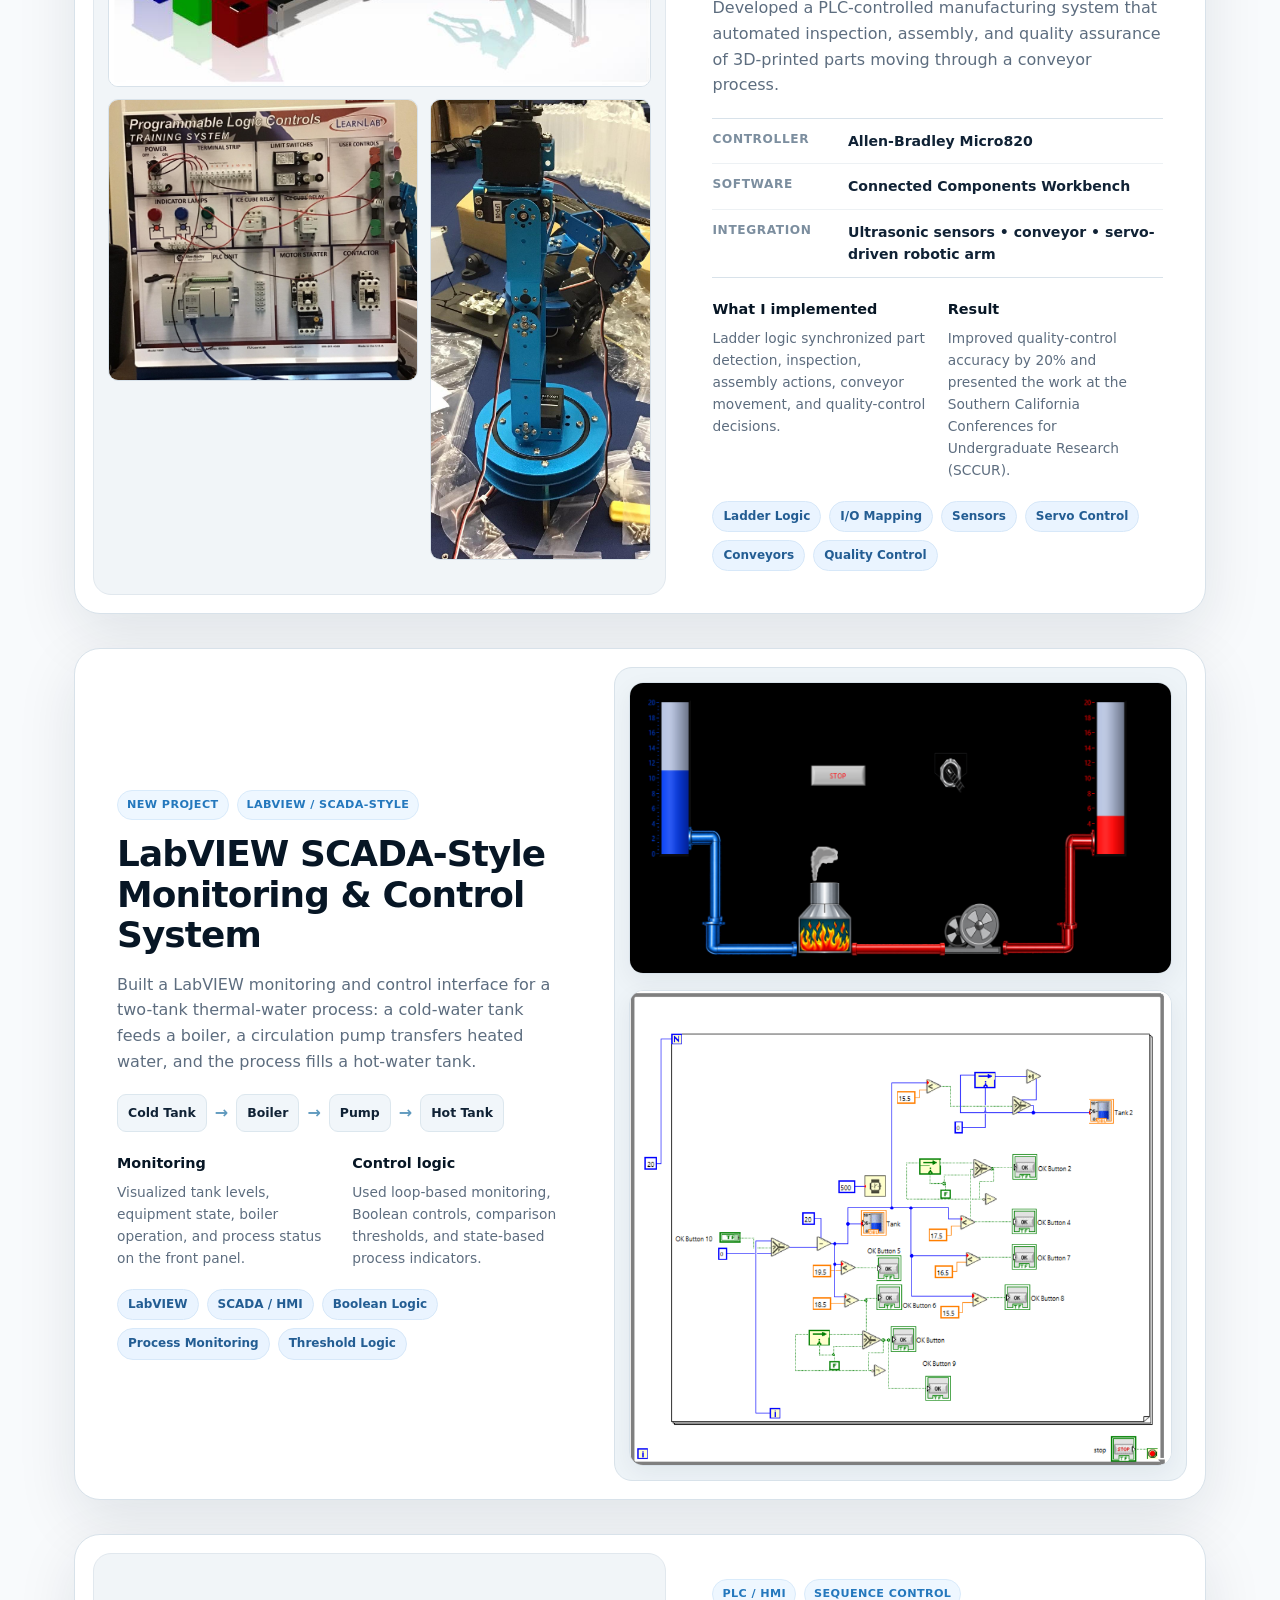
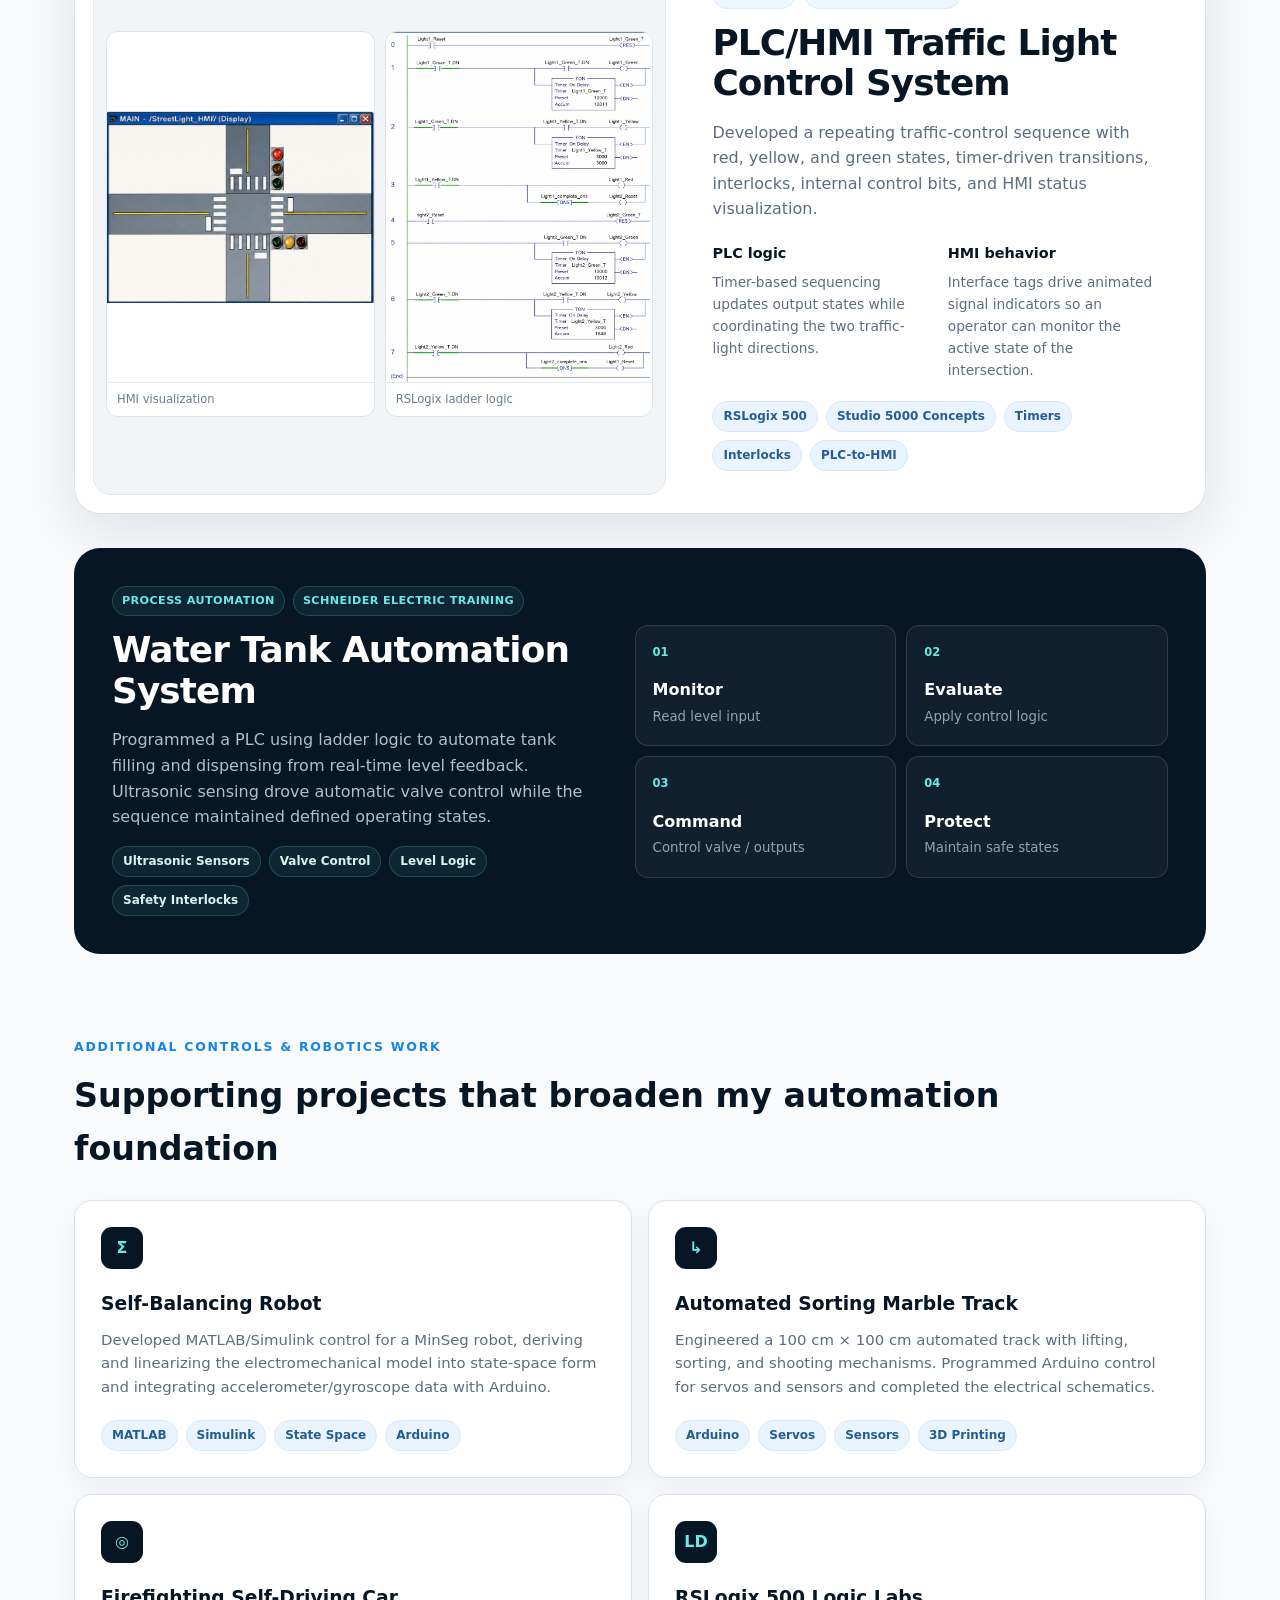
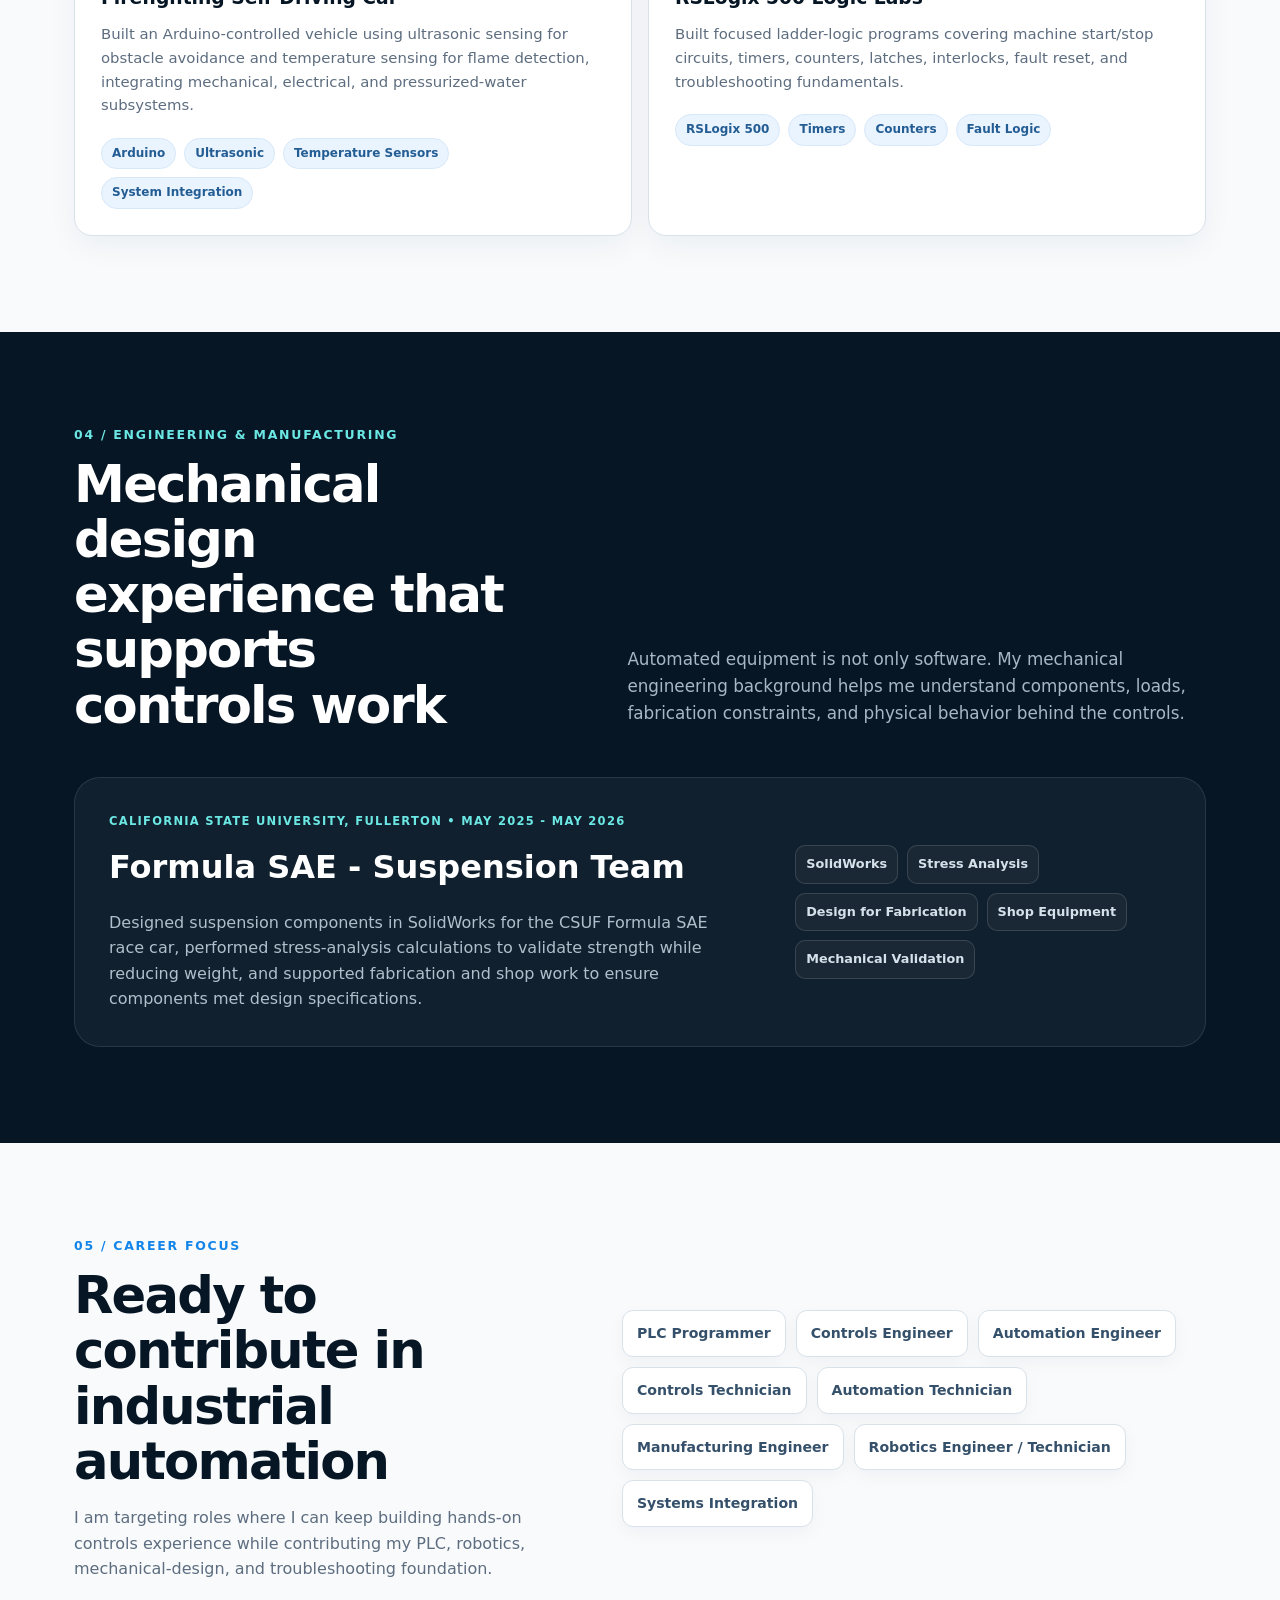
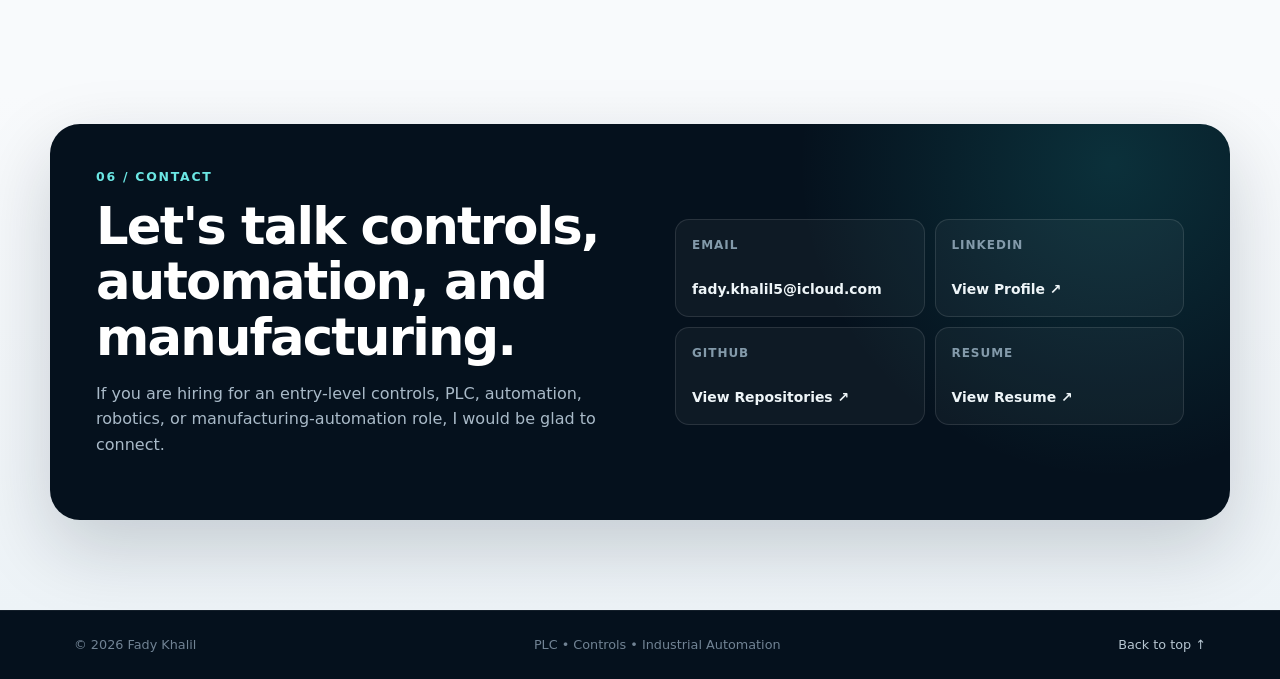
==== commit 19248740: "Remove ladder diagram from PLC automation project" ====
--- a/index.html
+++ b/index.html
@@ -1 +1 @@
-<!DOCTYPE html><html lang="en"><head><meta charset="UTF-8"><meta name="viewport" content="width=device-width,initial-scale=1"><meta name="description" content="Fady Khalil - Mechanical Engineering graduate focused on PLC programming, industrial automation, controls, HMI/SCADA, robotics, and manufacturing systems."><meta name="theme-color" content="#071625"><title>Fady Khalil | PLC, Controls & Automation Portfolio</title><link rel="stylesheet" href="style.css"><link rel="stylesheet" href="labview.css"></head><body><a class="skip-link" href="#main">Skip to content</a><nav class="site-nav"><div class="nav-inner"><a class="brand" href="#top"><span class="brand-mark">FK</span><span class="brand-text">Controls & Automation</span></a><div class="nav-links"><a href="#about">About</a><a href="#skills">Skills</a><a href="#projects">Projects</a><a href="#engineering">Engineering</a><a href="#contact">Contact</a></div><a class="nav-cta" href="resume.html" target="_blank" rel="noopener">Resume</a></div></nav><header class="hero" id="top"><div class="hero-grid"><div class="hero-copy"><p class="eyebrow">PLC • Controls • Industrial Automation</p><h1>Fady Khalil</h1><p class="hero-title">Mechanical Engineering Graduate building practical automation systems from sensor input to machine action.</p><p class="hero-summary">I work with Allen-Bradley PLCs, ladder logic, HMI/SCADA concepts, sensors, conveyors, servos, and process-control sequences. My portfolio connects controls programming with mechanical design, robotics, and hands-on manufacturing.</p><div class="hero-actions"><a class="button button-primary" href="#projects">Explore Projects</a><a class="button button-secondary" href="resume.html" target="_blank" rel="noopener">View Resume</a></div><div class="availability"><span class="status-dot"></span><span>Seeking entry-level PLC, controls, automation, manufacturing automation, and robotics opportunities.</span></div></div><aside class="hero-panel"><p class="panel-label">Core technologies</p><div class="tech-stack"><div class="tech-row"><span>PLC Platforms</span><strong>Micro800 / Micro820</strong></div><div class="tech-row"><span>Programming</span><strong>RSLogix 500 • Studio 5000</strong></div><div class="tech-row"><span>Controls</span><strong>Ladder Logic • I/O • Interlocks</strong></div><div class="tech-row"><span>HMI / SCADA</span><strong>FactoryTalk concepts • LabVIEW</strong></div><div class="tech-row"><span>Engineering</span><strong>SolidWorks • MATLAB / Simulink</strong></div></div><div class="panel-footer"><span>Orange County, California</span><a href="#contact">Let's connect →</a></div></aside></div></header><main id="main"><section class="section" id="about"><div class="section-heading split-heading"><div><p class="eyebrow">01 / About</p><h2>Controls-minded mechanical engineer</h2></div><p>My strongest work sits at the intersection of PLC programming, physical equipment, sensing, sequencing, and troubleshooting. I enjoy turning a process requirement into clear I/O, control logic, machine states, and operator-visible behavior.</p></div><div class="value-grid"><article class="value-card"><span class="card-number">01</span><h3>PLC Programming</h3><p>Allen-Bradley programming experience with RSLogix 500, Micro800/Micro820, Connected Components Workbench, and Studio 5000 practice.</p></article><article class="value-card"><span class="card-number">02</span><h3>Machine Integration</h3><p>Experience connecting logic to sensors, valves, conveyors, servo-driven mechanisms, automated inspection, and pass/fail handling.</p></article><article class="value-card"><span class="card-number">03</span><h3>Controls + Mechanical</h3><p>Mechanical design, SolidWorks, MATLAB/Simulink, fabrication, robotics, and controls give me a system-level view of automated equipment.</p></article></div></section><section class="section section-tinted" id="skills"><div class="section-heading"><p class="eyebrow">02 / Technical toolkit</p><h2>Skills organized around real controls work</h2><p class="section-intro">A recruiter-friendly view of the tools and concepts demonstrated across the projects below.</p></div><div class="skills-grid"><article class="skill-card"><div class="skill-icon">PLC</div><h3>PLC Programming</h3><ul class="clean-list"><li>RSLogix 500</li><li>RSLogix 5000 / Studio 5000 practice</li><li>Connected Components Workbench</li><li>Ladder logic</li><li>Timers, counters & latches</li><li>Sequencing & interlocks</li></ul></article><article class="skill-card"><div class="skill-icon">I/O</div><h3>Controls & Integration</h3><ul class="clean-list"><li>I/O mapping</li><li>Sensor integration</li><li>Motor / conveyor control</li><li>Servo control</li><li>Fault / reset logic</li><li>Safe operating states</li></ul></article><article class="skill-card"><div class="skill-icon">HMI</div><h3>Visualization & Monitoring</h3><ul class="clean-list"><li>HMI development concepts</li><li>PLC-to-HMI tags</li><li>Animated status indicators</li><li>LabVIEW front panels</li><li>SCADA-style process monitoring</li><li>Operator controls</li></ul></article><article class="skill-card"><div class="skill-icon">ME</div><h3>Engineering & Manufacturing</h3><ul class="clean-list"><li>SolidWorks & Inventor</li><li>MATLAB / Simulink</li><li>FEA with SolidWorks / ANSYS</li><li>C/C++</li><li>CNC & fabrication</li><li>3D printing</li></ul></article></div><div class="learning-strip"><div><p class="mini-label">Current development</p><strong>Building deeper industrial controls capability</strong></div><div class="chip-group"><span class="chip">SolisPLC training</span><span class="chip">Studio 5000</span><span class="chip">Analog inputs</span><span class="chip">FactoryTalk View concepts</span><span class="chip">Troubleshooting</span></div></div></section><section class="section" id="projects"><div class="section-heading"><p class="eyebrow">03 / Featured automation projects</p><h2>From process requirements to working control logic</h2><p class="section-intro">These projects best represent my PLC, HMI/SCADA, sensor-integration, and machine-control experience.</p></div><article class="feature-project"><div class="feature-media inspection-gallery"><a class="inspection-layout" href="images/Automated%20Inspection.png" target="_blank" rel="noopener"><img src="images/Automated%20Inspection.png" alt="Factory layout with a 3D printer, two robotic arms, conveyor, and sorting bins" width="790" height="441" loading="lazy"></a><div class="inspection-details"><div class="inspection-controls"><a class="" href="images/inspection-ladder-logic.png" target="_blank" rel="noopener"><img src="images/inspection-ladder-logic.png" alt="RSLogix ladder-logic screenshot from the project poster" width="810" height="512" loading="lazy"></a><a class="" href="images/inspection-plc-trainer.jpg" target="_blank" rel="noopener"><img src="images/inspection-plc-trainer.jpg" alt="PLC training panel with Allen-Bradley controller, terminal strip, switches, and indicator lamps" width="1536" height="1397" loading="lazy"></a></div><a class="inspection-robot" href="images/inspection-robotic-arm.jpg" target="_blank" rel="noopener"><img src="images/inspection-robotic-arm.jpg" alt="Blue servo-driven robotic arm from the project setup" width="733" height="1536" loading="lazy"></a></div></div><div class="feature-content"><div class="project-kicker"><span>Featured Project</span><span>PLC / Industry 4.0</span></div><h3>PLC-Integrated Automated Inspection, Assembly & Quality Control System</h3><p class="project-lead">Developed a PLC-controlled manufacturing system that automated inspection, assembly, and quality assurance of 3D-printed parts moving through a conveyor process.</p><div class="project-facts"><div><span>Controller</span><strong>Allen-Bradley Micro820</strong></div><div><span>Software</span><strong>Connected Components Workbench</strong></div><div><span>Integration</span><strong>Ultrasonic sensors • conveyor • servo-driven robotic arm</strong></div></div><div class="project-detail-grid"><div><h4>What I implemented</h4><p>Ladder logic synchronized part detection, inspection, assembly actions, conveyor movement, and quality-control decisions.</p></div><div><h4>Result</h4><p>Improved quality-control accuracy by 20% and presented the work at the Southern California Conferences for Undergraduate Research (SCCUR).</p></div></div><div class="chip-group"><span class="chip">Ladder Logic</span><span class="chip">I/O Mapping</span><span class="chip">Sensors</span><span class="chip">Servo Control</span><span class="chip">Conveyors</span><span class="chip">Quality Control</span></div></div></article><article class="feature-project feature-project-reverse"><div class="feature-media labview-concept"><img src="images/labview_scada_front_panel.png" alt="LabVIEW front panel showing cold-water and hot-water tank levels, boiler, circulation pump, and operator controls" width="1192" height="637" loading="lazy"><img src="images/labview_block_diagram.png" alt="LabVIEW block diagram with loop-based monitoring, Boolean controls, and tank-level comparison logic" width="955" height="836" loading="lazy"></div><div class="feature-content"><div class="project-kicker"><span>New Project</span><span>LabVIEW / SCADA-style</span></div><h3>LabVIEW SCADA-Style Monitoring & Control System</h3><p class="project-lead">Built a LabVIEW monitoring and control interface for a two-tank thermal-water process: a cold-water tank feeds a boiler, a circulation pump transfers heated water, and the process fills a hot-water tank.</p><div class="process-flow"><span>Cold Tank</span><b>→</b><span>Boiler</span><b>→</b><span>Pump</span><b>→</b><span>Hot Tank</span></div><div class="project-detail-grid"><div><h4>Monitoring</h4><p>Visualized tank levels, equipment state, boiler operation, and process status on the front panel.</p></div><div><h4>Control logic</h4><p>Used loop-based monitoring, Boolean controls, comparison thresholds, and state-based process indicators.</p></div></div><div class="chip-group"><span class="chip">LabVIEW</span><span class="chip">SCADA / HMI</span><span class="chip">Boolean Logic</span><span class="chip">Process Monitoring</span><span class="chip">Threshold Logic</span></div></div></article><article class="feature-project"><div class="feature-media dual-gallery"><figure><img src="images/hmi_traffic_light.png" alt="Traffic light HMI" loading="lazy"><figcaption>HMI visualization</figcaption></figure><figure><img src="images/logic_traffic_light.png" alt="RSLogix ladder logic for traffic light sequencing" loading="lazy"><figcaption>RSLogix ladder logic</figcaption></figure></div><div class="feature-content"><div class="project-kicker"><span>PLC / HMI</span><span>Sequence Control</span></div><h3>PLC/HMI Traffic Light Control System</h3><p class="project-lead">Developed a repeating traffic-control sequence with red, yellow, and green states, timer-driven transitions, interlocks, internal control bits, and HMI status visualization.</p><div class="project-detail-grid"><div><h4>PLC logic</h4><p>Timer-based sequencing updates output states while coordinating the two traffic-light directions.</p></div><div><h4>HMI behavior</h4><p>Interface tags drive animated signal indicators so an operator can monitor the active state of the intersection.</p></div></div><div class="chip-group"><span class="chip">RSLogix 500</span><span class="chip">Studio 5000 Concepts</span><span class="chip">Timers</span><span class="chip">Interlocks</span><span class="chip">PLC-to-HMI</span></div></div></article><article class="project-wide"><div class="project-wide-copy"><div class="project-kicker"><span>Process Automation</span><span>Schneider Electric Training</span></div><h3>Water Tank Automation System</h3><p>Programmed a PLC using ladder logic to automate tank filling and dispensing from real-time level feedback. Ultrasonic sensing drove automatic valve control while the sequence maintained defined operating states.</p><div class="chip-group"><span class="chip">Ultrasonic Sensors</span><span class="chip">Valve Control</span><span class="chip">Level Logic</span><span class="chip">Safety Interlocks</span></div></div><div class="control-sequence"><div><span>01</span><strong>Monitor</strong><small>Read level input</small></div><div><span>02</span><strong>Evaluate</strong><small>Apply control logic</small></div><div><span>03</span><strong>Command</strong><small>Control valve / outputs</small></div><div><span>04</span><strong>Protect</strong><small>Maintain safe states</small></div></div></article><div class="subsection-heading"><p class="eyebrow">Additional controls & robotics work</p><h3>Supporting projects that broaden my automation foundation</h3></div><div class="project-card-grid"><article class="compact-project"><div class="compact-icon">Σ</div><h3>Self-Balancing Robot</h3><p>Developed MATLAB/Simulink control for a MinSeg robot, deriving and linearizing the electromechanical model into state-space form and integrating accelerometer/gyroscope data with Arduino.</p><div class="chip-group"><span class="chip">MATLAB</span><span class="chip">Simulink</span><span class="chip">State Space</span><span class="chip">Arduino</span></div></article><article class="compact-project"><div class="compact-icon">↳</div><h3>Automated Sorting Marble Track</h3><p>Engineered a 100 cm × 100 cm automated track with lifting, sorting, and shooting mechanisms. Programmed Arduino control for servos and sensors and completed the electrical schematics.</p><div class="chip-group"><span class="chip">Arduino</span><span class="chip">Servos</span><span class="chip">Sensors</span><span class="chip">3D Printing</span></div></article><article class="compact-project"><div class="compact-icon">◎</div><h3>Firefighting Self-Driving Car</h3><p>Built an Arduino-controlled vehicle using ultrasonic sensing for obstacle avoidance and temperature sensing for flame detection, integrating mechanical, electrical, and pressurized-water subsystems.</p><div class="chip-group"><span class="chip">Arduino</span><span class="chip">Ultrasonic</span><span class="chip">Temperature Sensors</span><span class="chip">System Integration</span></div></article><article class="compact-project"><div class="compact-icon">LD</div><h3>RSLogix 500 Logic Labs</h3><p>Built focused ladder-logic programs covering machine start/stop circuits, timers, counters, latches, interlocks, fault reset, and troubleshooting fundamentals.</p><div class="chip-group"><span class="chip">RSLogix 500</span><span class="chip">Timers</span><span class="chip">Counters</span><span class="chip">Fault Logic</span></div></article></div></section><section class="section section-dark" id="engineering"><div class="section-heading split-heading dark-heading"><div><p class="eyebrow">04 / Engineering & manufacturing</p><h2>Mechanical design experience that supports controls work</h2></div><p>Automated equipment is not only software. My mechanical engineering background helps me understand components, loads, fabrication constraints, and physical behavior behind the controls.</p></div><article class="engineering-feature"><div><p class="mini-label">California State University, Fullerton • May 2025 - May 2026</p><h3>Formula SAE - Suspension Team</h3><p>Designed suspension components in SolidWorks for the CSUF Formula SAE race car, performed stress-analysis calculations to validate strength while reducing weight, and supported fabrication and shop work to ensure components met design specifications.</p></div><div class="engineering-tags"><span>SolidWorks</span><span>Stress Analysis</span><span>Design for Fabrication</span><span>Shop Equipment</span><span>Mechanical Validation</span></div></article></section><section class="section career-section"><div class="career-copy"><p class="eyebrow">05 / Career focus</p><h2>Ready to contribute in industrial automation</h2><p>I am targeting roles where I can keep building hands-on controls experience while contributing my PLC, robotics, mechanical-design, and troubleshooting foundation.</p></div><div class="role-cloud"><span>PLC Programmer</span><span>Controls Engineer</span><span>Automation Engineer</span><span>Controls Technician</span><span>Automation Technician</span><span>Manufacturing Engineer</span><span>Robotics Engineer / Technician</span><span>Systems Integration</span></div></section><section class="contact-section" id="contact"><div class="contact-card"><div><p class="eyebrow">06 / Contact</p><h2>Let's talk controls, automation, and manufacturing.</h2><p>If you are hiring for an entry-level controls, PLC, automation, robotics, or manufacturing-automation role, I would be glad to connect.</p></div><div class="contact-actions"><a class="contact-link" href="mailto:fady.khalil5@icloud.com"><span>Email</span><strong>fady.khalil5@icloud.com</strong></a><a class="contact-link" href="https://www.linkedin.com/in/fady-khalil-84aa421b5" target="_blank" rel="noopener"><span>LinkedIn</span><strong>View Profile ↗</strong></a><a class="contact-link" href="https://github.com/FadyKhalil-Control" target="_blank" rel="noopener"><span>GitHub</span><strong>View Repositories ↗</strong></a><a class="contact-link" href="resume.html" target="_blank" rel="noopener"><span>Resume</span><strong>View Resume ↗</strong></a></div></div></section></main><footer><span>© 2026 Fady Khalil</span><span>PLC • Controls • Industrial Automation</span><a href="#top">Back to top ↑</a></footer></body></html>+<!DOCTYPE html><html lang="en"><head><meta charset="UTF-8"><meta name="viewport" content="width=device-width,initial-scale=1"><meta name="description" content="Fady Khalil - Mechanical Engineering graduate focused on PLC programming, industrial automation, controls, HMI/SCADA, robotics, and manufacturing systems."><meta name="theme-color" content="#071625"><title>Fady Khalil | PLC, Controls & Automation Portfolio</title><link rel="stylesheet" href="style.css"><link rel="stylesheet" href="labview.css"></head><body><a class="skip-link" href="#main">Skip to content</a><nav class="site-nav"><div class="nav-inner"><a class="brand" href="#top"><span class="brand-mark">FK</span><span class="brand-text">Controls & Automation</span></a><div class="nav-links"><a href="#about">About</a><a href="#skills">Skills</a><a href="#projects">Projects</a><a href="#engineering">Engineering</a><a href="#contact">Contact</a></div><a class="nav-cta" href="resume.html" target="_blank" rel="noopener">Resume</a></div></nav><header class="hero" id="top"><div class="hero-grid"><div class="hero-copy"><p class="eyebrow">PLC • Controls • Industrial Automation</p><h1>Fady Khalil</h1><p class="hero-title">Mechanical Engineering Graduate building practical automation systems from sensor input to machine action.</p><p class="hero-summary">I work with Allen-Bradley PLCs, ladder logic, HMI/SCADA concepts, sensors, conveyors, servos, and process-control sequences. My portfolio connects controls programming with mechanical design, robotics, and hands-on manufacturing.</p><div class="hero-actions"><a class="button button-primary" href="#projects">Explore Projects</a><a class="button button-secondary" href="resume.html" target="_blank" rel="noopener">View Resume</a></div><div class="availability"><span class="status-dot"></span><span>Seeking entry-level PLC, controls, automation, manufacturing automation, and robotics opportunities.</span></div></div><aside class="hero-panel"><p class="panel-label">Core technologies</p><div class="tech-stack"><div class="tech-row"><span>PLC Platforms</span><strong>Micro800 / Micro820</strong></div><div class="tech-row"><span>Programming</span><strong>RSLogix 500 • Studio 5000</strong></div><div class="tech-row"><span>Controls</span><strong>Ladder Logic • I/O • Interlocks</strong></div><div class="tech-row"><span>HMI / SCADA</span><strong>FactoryTalk concepts • LabVIEW</strong></div><div class="tech-row"><span>Engineering</span><strong>SolidWorks • MATLAB / Simulink</strong></div></div><div class="panel-footer"><span>Orange County, California</span><a href="#contact">Let's connect →</a></div></aside></div></header><main id="main"><section class="section" id="about"><div class="section-heading split-heading"><div><p class="eyebrow">01 / About</p><h2>Controls-minded mechanical engineer</h2></div><p>My strongest work sits at the intersection of PLC programming, physical equipment, sensing, sequencing, and troubleshooting. I enjoy turning a process requirement into clear I/O, control logic, machine states, and operator-visible behavior.</p></div><div class="value-grid"><article class="value-card"><span class="card-number">01</span><h3>PLC Programming</h3><p>Allen-Bradley programming experience with RSLogix 500, Micro800/Micro820, Connected Components Workbench, and Studio 5000 practice.</p></article><article class="value-card"><span class="card-number">02</span><h3>Machine Integration</h3><p>Experience connecting logic to sensors, valves, conveyors, servo-driven mechanisms, automated inspection, and pass/fail handling.</p></article><article class="value-card"><span class="card-number">03</span><h3>Controls + Mechanical</h3><p>Mechanical design, SolidWorks, MATLAB/Simulink, fabrication, robotics, and controls give me a system-level view of automated equipment.</p></article></div></section><section class="section section-tinted" id="skills"><div class="section-heading"><p class="eyebrow">02 / Technical toolkit</p><h2>Skills organized around real controls work</h2><p class="section-intro">A recruiter-friendly view of the tools and concepts demonstrated across the projects below.</p></div><div class="skills-grid"><article class="skill-card"><div class="skill-icon">PLC</div><h3>PLC Programming</h3><ul class="clean-list"><li>RSLogix 500</li><li>RSLogix 5000 / Studio 5000 practice</li><li>Connected Components Workbench</li><li>Ladder logic</li><li>Timers, counters & latches</li><li>Sequencing & interlocks</li></ul></article><article class="skill-card"><div class="skill-icon">I/O</div><h3>Controls & Integration</h3><ul class="clean-list"><li>I/O mapping</li><li>Sensor integration</li><li>Motor / conveyor control</li><li>Servo control</li><li>Fault / reset logic</li><li>Safe operating states</li></ul></article><article class="skill-card"><div class="skill-icon">HMI</div><h3>Visualization & Monitoring</h3><ul class="clean-list"><li>HMI development concepts</li><li>PLC-to-HMI tags</li><li>Animated status indicators</li><li>LabVIEW front panels</li><li>SCADA-style process monitoring</li><li>Operator controls</li></ul></article><article class="skill-card"><div class="skill-icon">ME</div><h3>Engineering & Manufacturing</h3><ul class="clean-list"><li>SolidWorks & Inventor</li><li>MATLAB / Simulink</li><li>FEA with SolidWorks / ANSYS</li><li>C/C++</li><li>CNC & fabrication</li><li>3D printing</li></ul></article></div><div class="learning-strip"><div><p class="mini-label">Current development</p><strong>Building deeper industrial controls capability</strong></div><div class="chip-group"><span class="chip">SolisPLC training</span><span class="chip">Studio 5000</span><span class="chip">Analog inputs</span><span class="chip">FactoryTalk View concepts</span><span class="chip">Troubleshooting</span></div></div></section><section class="section" id="projects"><div class="section-heading"><p class="eyebrow">03 / Featured automation projects</p><h2>From process requirements to working control logic</h2><p class="section-intro">These projects best represent my PLC, HMI/SCADA, sensor-integration, and machine-control experience.</p></div><article class="feature-project"><div class="feature-media inspection-gallery"><a class="inspection-layout" href="images/Automated%20Inspection.png" target="_blank" rel="noopener"><img src="images/Automated%20Inspection.png" alt="Factory layout with a 3D printer, two robotic arms, conveyor, and sorting bins" width="790" height="441" loading="lazy"></a><div class="inspection-details"><div class="inspection-controls"><a class="" href="images/inspection-plc-trainer.jpg" target="_blank" rel="noopener"><img src="images/inspection-plc-trainer.jpg" alt="PLC training panel with Allen-Bradley controller, terminal strip, switches, and indicator lamps" width="1536" height="1397" loading="lazy"></a></div><a class="inspection-robot" href="images/inspection-robotic-arm.jpg" target="_blank" rel="noopener"><img src="images/inspection-robotic-arm.jpg" alt="Blue servo-driven robotic arm from the project setup" width="733" height="1536" loading="lazy"></a></div></div><div class="feature-content"><div class="project-kicker"><span>Featured Project</span><span>PLC / Industry 4.0</span></div><h3>PLC-Integrated Automated Inspection, Assembly & Quality Control System</h3><p class="project-lead">Developed a PLC-controlled manufacturing system that automated inspection, assembly, and quality assurance of 3D-printed parts moving through a conveyor process.</p><div class="project-facts"><div><span>Controller</span><strong>Allen-Bradley Micro820</strong></div><div><span>Software</span><strong>Connected Components Workbench</strong></div><div><span>Integration</span><strong>Ultrasonic sensors • conveyor • servo-driven robotic arm</strong></div></div><div class="project-detail-grid"><div><h4>What I implemented</h4><p>Ladder logic synchronized part detection, inspection, assembly actions, conveyor movement, and quality-control decisions.</p></div><div><h4>Result</h4><p>Improved quality-control accuracy by 20% and presented the work at the Southern California Conferences for Undergraduate Research (SCCUR).</p></div></div><div class="chip-group"><span class="chip">Ladder Logic</span><span class="chip">I/O Mapping</span><span class="chip">Sensors</span><span class="chip">Servo Control</span><span class="chip">Conveyors</span><span class="chip">Quality Control</span></div></div></article><article class="feature-project feature-project-reverse"><div class="feature-media labview-concept"><img src="images/labview_scada_front_panel.png" alt="LabVIEW front panel showing cold-water and hot-water tank levels, boiler, circulation pump, and operator controls" width="1192" height="637" loading="lazy"><img src="images/labview_block_diagram.png" alt="LabVIEW block diagram with loop-based monitoring, Boolean controls, and tank-level comparison logic" width="955" height="836" loading="lazy"></div><div class="feature-content"><div class="project-kicker"><span>New Project</span><span>LabVIEW / SCADA-style</span></div><h3>LabVIEW SCADA-Style Monitoring & Control System</h3><p class="project-lead">Built a LabVIEW monitoring and control interface for a two-tank thermal-water process: a cold-water tank feeds a boiler, a circulation pump transfers heated water, and the process fills a hot-water tank.</p><div class="process-flow"><span>Cold Tank</span><b>→</b><span>Boiler</span><b>→</b><span>Pump</span><b>→</b><span>Hot Tank</span></div><div class="project-detail-grid"><div><h4>Monitoring</h4><p>Visualized tank levels, equipment state, boiler operation, and process status on the front panel.</p></div><div><h4>Control logic</h4><p>Used loop-based monitoring, Boolean controls, comparison thresholds, and state-based process indicators.</p></div></div><div class="chip-group"><span class="chip">LabVIEW</span><span class="chip">SCADA / HMI</span><span class="chip">Boolean Logic</span><span class="chip">Process Monitoring</span><span class="chip">Threshold Logic</span></div></div></article><article class="feature-project"><div class="feature-media dual-gallery"><figure><img src="images/hmi_traffic_light.png" alt="Traffic light HMI" loading="lazy"><figcaption>HMI visualization</figcaption></figure><figure><img src="images/logic_traffic_light.png" alt="RSLogix ladder logic for traffic light sequencing" loading="lazy"><figcaption>RSLogix ladder logic</figcaption></figure></div><div class="feature-content"><div class="project-kicker"><span>PLC / HMI</span><span>Sequence Control</span></div><h3>PLC/HMI Traffic Light Control System</h3><p class="project-lead">Developed a repeating traffic-control sequence with red, yellow, and green states, timer-driven transitions, interlocks, internal control bits, and HMI status visualization.</p><div class="project-detail-grid"><div><h4>PLC logic</h4><p>Timer-based sequencing updates output states while coordinating the two traffic-light directions.</p></div><div><h4>HMI behavior</h4><p>Interface tags drive animated signal indicators so an operator can monitor the active state of the intersection.</p></div></div><div class="chip-group"><span class="chip">RSLogix 500</span><span class="chip">Studio 5000 Concepts</span><span class="chip">Timers</span><span class="chip">Interlocks</span><span class="chip">PLC-to-HMI</span></div></div></article><article class="project-wide"><div class="project-wide-copy"><div class="project-kicker"><span>Process Automation</span><span>Schneider Electric Training</span></div><h3>Water Tank Automation System</h3><p>Programmed a PLC using ladder logic to automate tank filling and dispensing from real-time level feedback. Ultrasonic sensing drove automatic valve control while the sequence maintained defined operating states.</p><div class="chip-group"><span class="chip">Ultrasonic Sensors</span><span class="chip">Valve Control</span><span class="chip">Level Logic</span><span class="chip">Safety Interlocks</span></div></div><div class="control-sequence"><div><span>01</span><strong>Monitor</strong><small>Read level input</small></div><div><span>02</span><strong>Evaluate</strong><small>Apply control logic</small></div><div><span>03</span><strong>Command</strong><small>Control valve / outputs</small></div><div><span>04</span><strong>Protect</strong><small>Maintain safe states</small></div></div></article><div class="subsection-heading"><p class="eyebrow">Additional controls & robotics work</p><h3>Supporting projects that broaden my automation foundation</h3></div><div class="project-card-grid"><article class="compact-project"><div class="compact-icon">Σ</div><h3>Self-Balancing Robot</h3><p>Developed MATLAB/Simulink control for a MinSeg robot, deriving and linearizing the electromechanical model into state-space form and integrating accelerometer/gyroscope data with Arduino.</p><div class="chip-group"><span class="chip">MATLAB</span><span class="chip">Simulink</span><span class="chip">State Space</span><span class="chip">Arduino</span></div></article><article class="compact-project"><div class="compact-icon">↳</div><h3>Automated Sorting Marble Track</h3><p>Engineered a 100 cm × 100 cm automated track with lifting, sorting, and shooting mechanisms. Programmed Arduino control for servos and sensors and completed the electrical schematics.</p><div class="chip-group"><span class="chip">Arduino</span><span class="chip">Servos</span><span class="chip">Sensors</span><span class="chip">3D Printing</span></div></article><article class="compact-project"><div class="compact-icon">◎</div><h3>Firefighting Self-Driving Car</h3><p>Built an Arduino-controlled vehicle using ultrasonic sensing for obstacle avoidance and temperature sensing for flame detection, integrating mechanical, electrical, and pressurized-water subsystems.</p><div class="chip-group"><span class="chip">Arduino</span><span class="chip">Ultrasonic</span><span class="chip">Temperature Sensors</span><span class="chip">System Integration</span></div></article><article class="compact-project"><div class="compact-icon">LD</div><h3>RSLogix 500 Logic Labs</h3><p>Built focused ladder-logic programs covering machine start/stop circuits, timers, counters, latches, interlocks, fault reset, and troubleshooting fundamentals.</p><div class="chip-group"><span class="chip">RSLogix 500</span><span class="chip">Timers</span><span class="chip">Counters</span><span class="chip">Fault Logic</span></div></article></div></section><section class="section section-dark" id="engineering"><div class="section-heading split-heading dark-heading"><div><p class="eyebrow">04 / Engineering & manufacturing</p><h2>Mechanical design experience that supports controls work</h2></div><p>Automated equipment is not only software. My mechanical engineering background helps me understand components, loads, fabrication constraints, and physical behavior behind the controls.</p></div><article class="engineering-feature"><div><p class="mini-label">California State University, Fullerton • May 2025 - May 2026</p><h3>Formula SAE - Suspension Team</h3><p>Designed suspension components in SolidWorks for the CSUF Formula SAE race car, performed stress-analysis calculations to validate strength while reducing weight, and supported fabrication and shop work to ensure components met design specifications.</p></div><div class="engineering-tags"><span>SolidWorks</span><span>Stress Analysis</span><span>Design for Fabrication</span><span>Shop Equipment</span><span>Mechanical Validation</span></div></article></section><section class="section career-section"><div class="career-copy"><p class="eyebrow">05 / Career focus</p><h2>Ready to contribute in industrial automation</h2><p>I am targeting roles where I can keep building hands-on controls experience while contributing my PLC, robotics, mechanical-design, and troubleshooting foundation.</p></div><div class="role-cloud"><span>PLC Programmer</span><span>Controls Engineer</span><span>Automation Engineer</span><span>Controls Technician</span><span>Automation Technician</span><span>Manufacturing Engineer</span><span>Robotics Engineer / Technician</span><span>Systems Integration</span></div></section><section class="contact-section" id="contact"><div class="contact-card"><div><p class="eyebrow">06 / Contact</p><h2>Let's talk controls, automation, and manufacturing.</h2><p>If you are hiring for an entry-level controls, PLC, automation, robotics, or manufacturing-automation role, I would be glad to connect.</p></div><div class="contact-actions"><a class="contact-link" href="mailto:fady.khalil5@icloud.com"><span>Email</span><strong>fady.khalil5@icloud.com</strong></a><a class="contact-link" href="https://www.linkedin.com/in/fady-khalil-84aa421b5" target="_blank" rel="noopener"><span>LinkedIn</span><strong>View Profile ↗</strong></a><a class="contact-link" href="https://github.com/FadyKhalil-Control" target="_blank" rel="noopener"><span>GitHub</span><strong>View Repositories ↗</strong></a><a class="contact-link" href="resume.html" target="_blank" rel="noopener"><span>Resume</span><strong>View Resume ↗</strong></a></div></div></section></main><footer><span>© 2026 Fady Khalil</span><span>PLC • Controls • Industrial Automation</span><a href="#top">Back to top ↑</a></footer></body></html>
